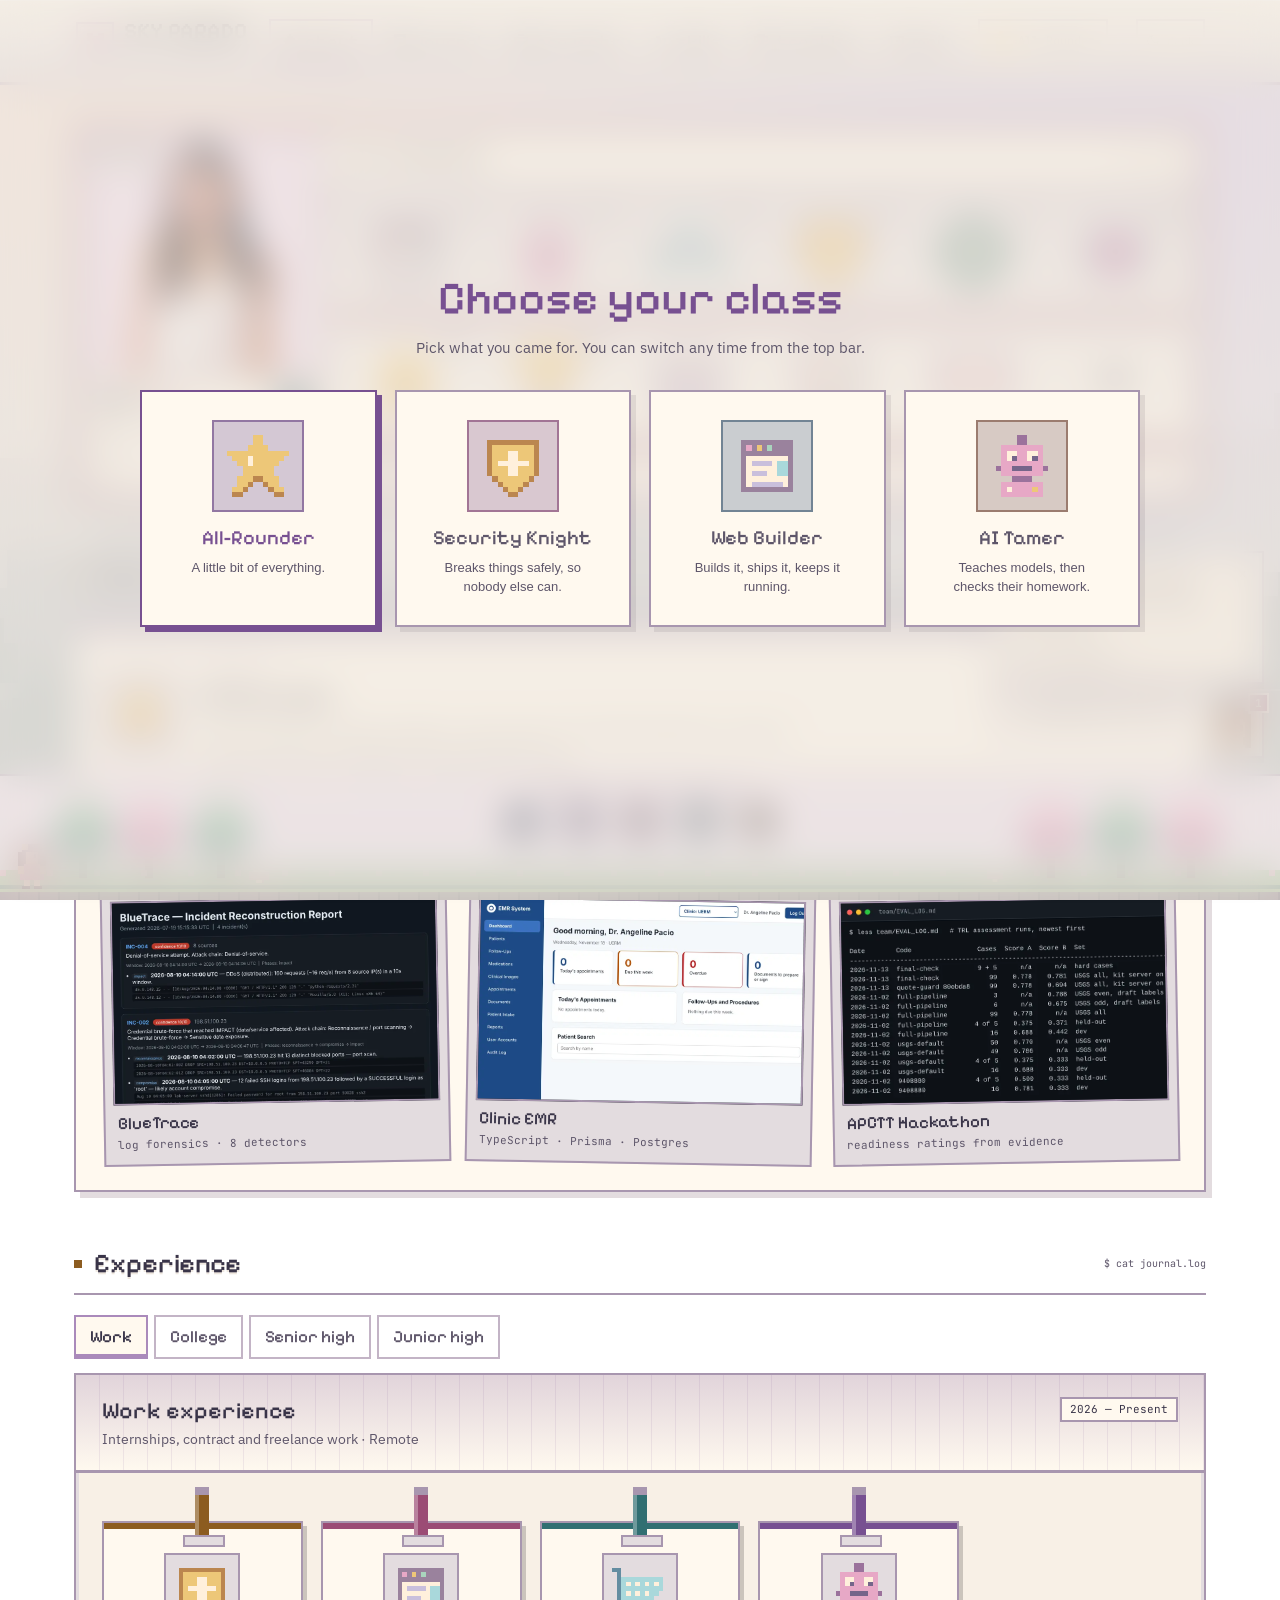
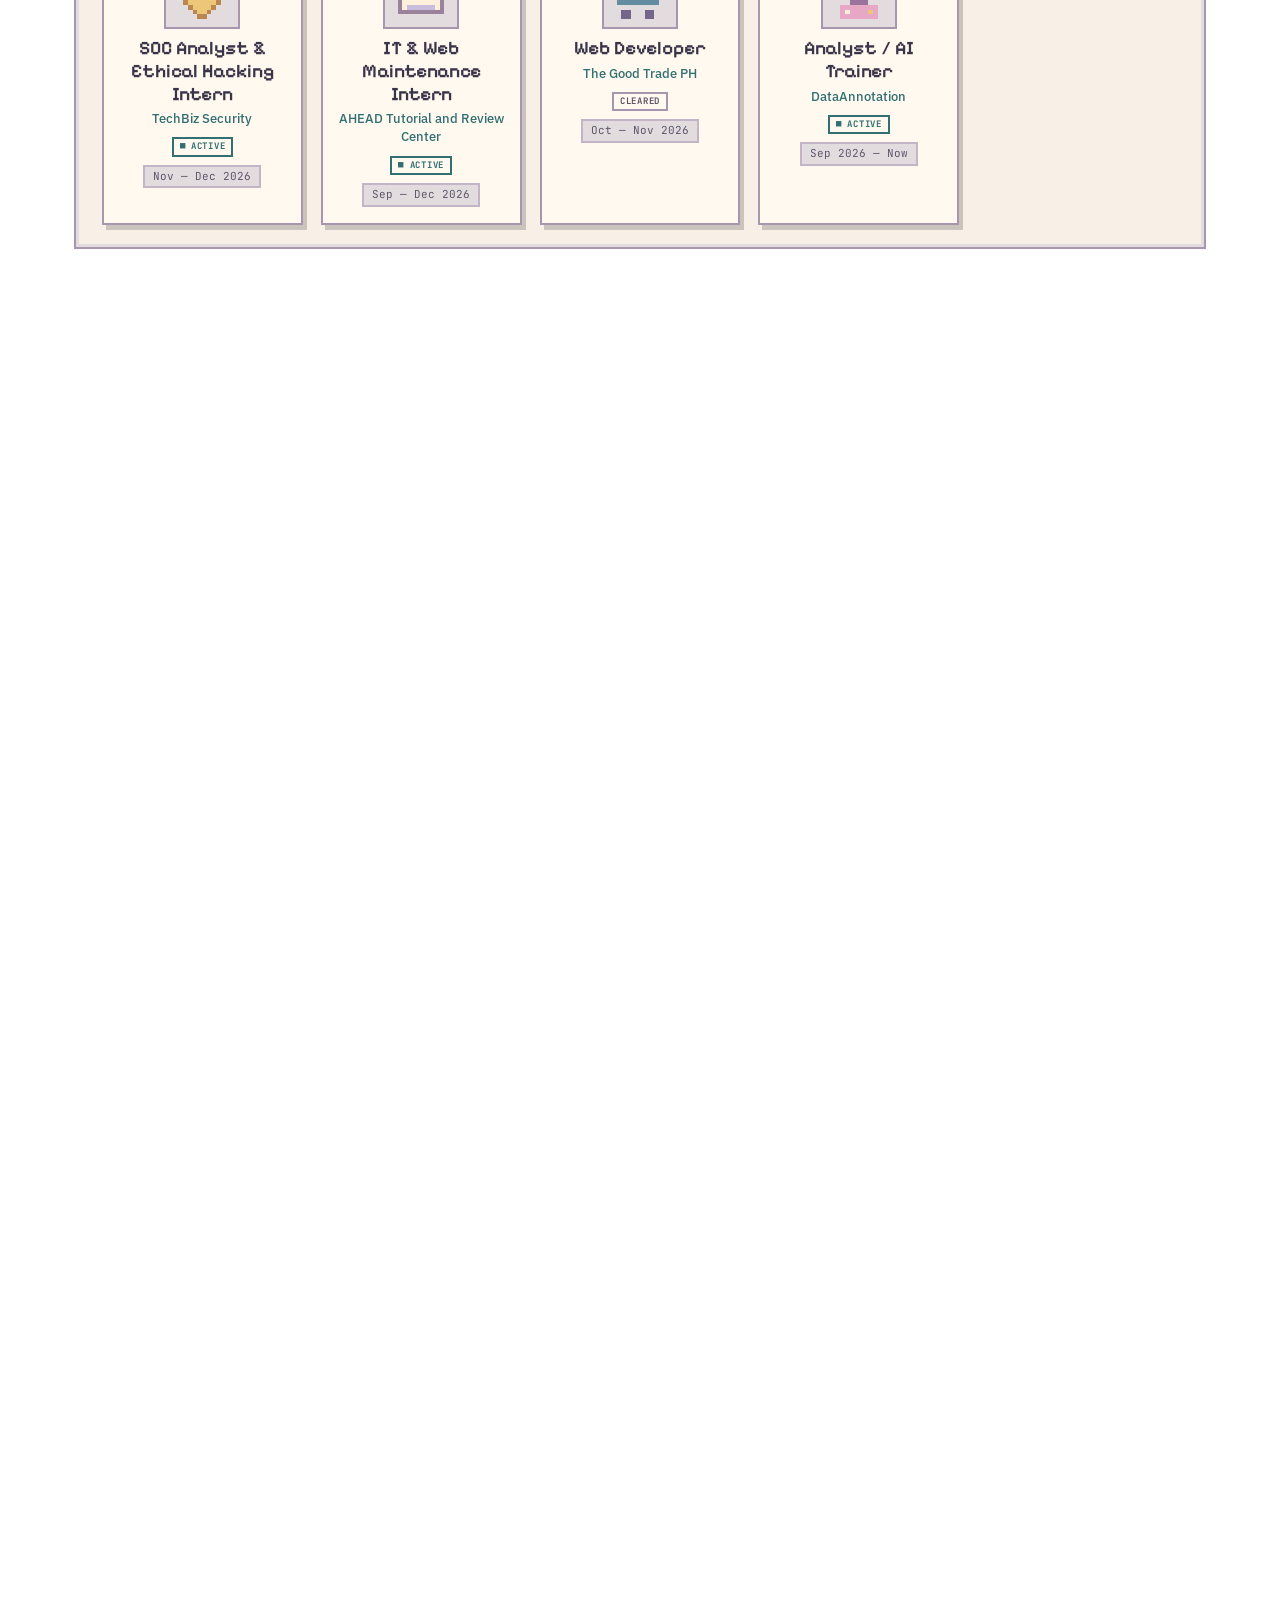
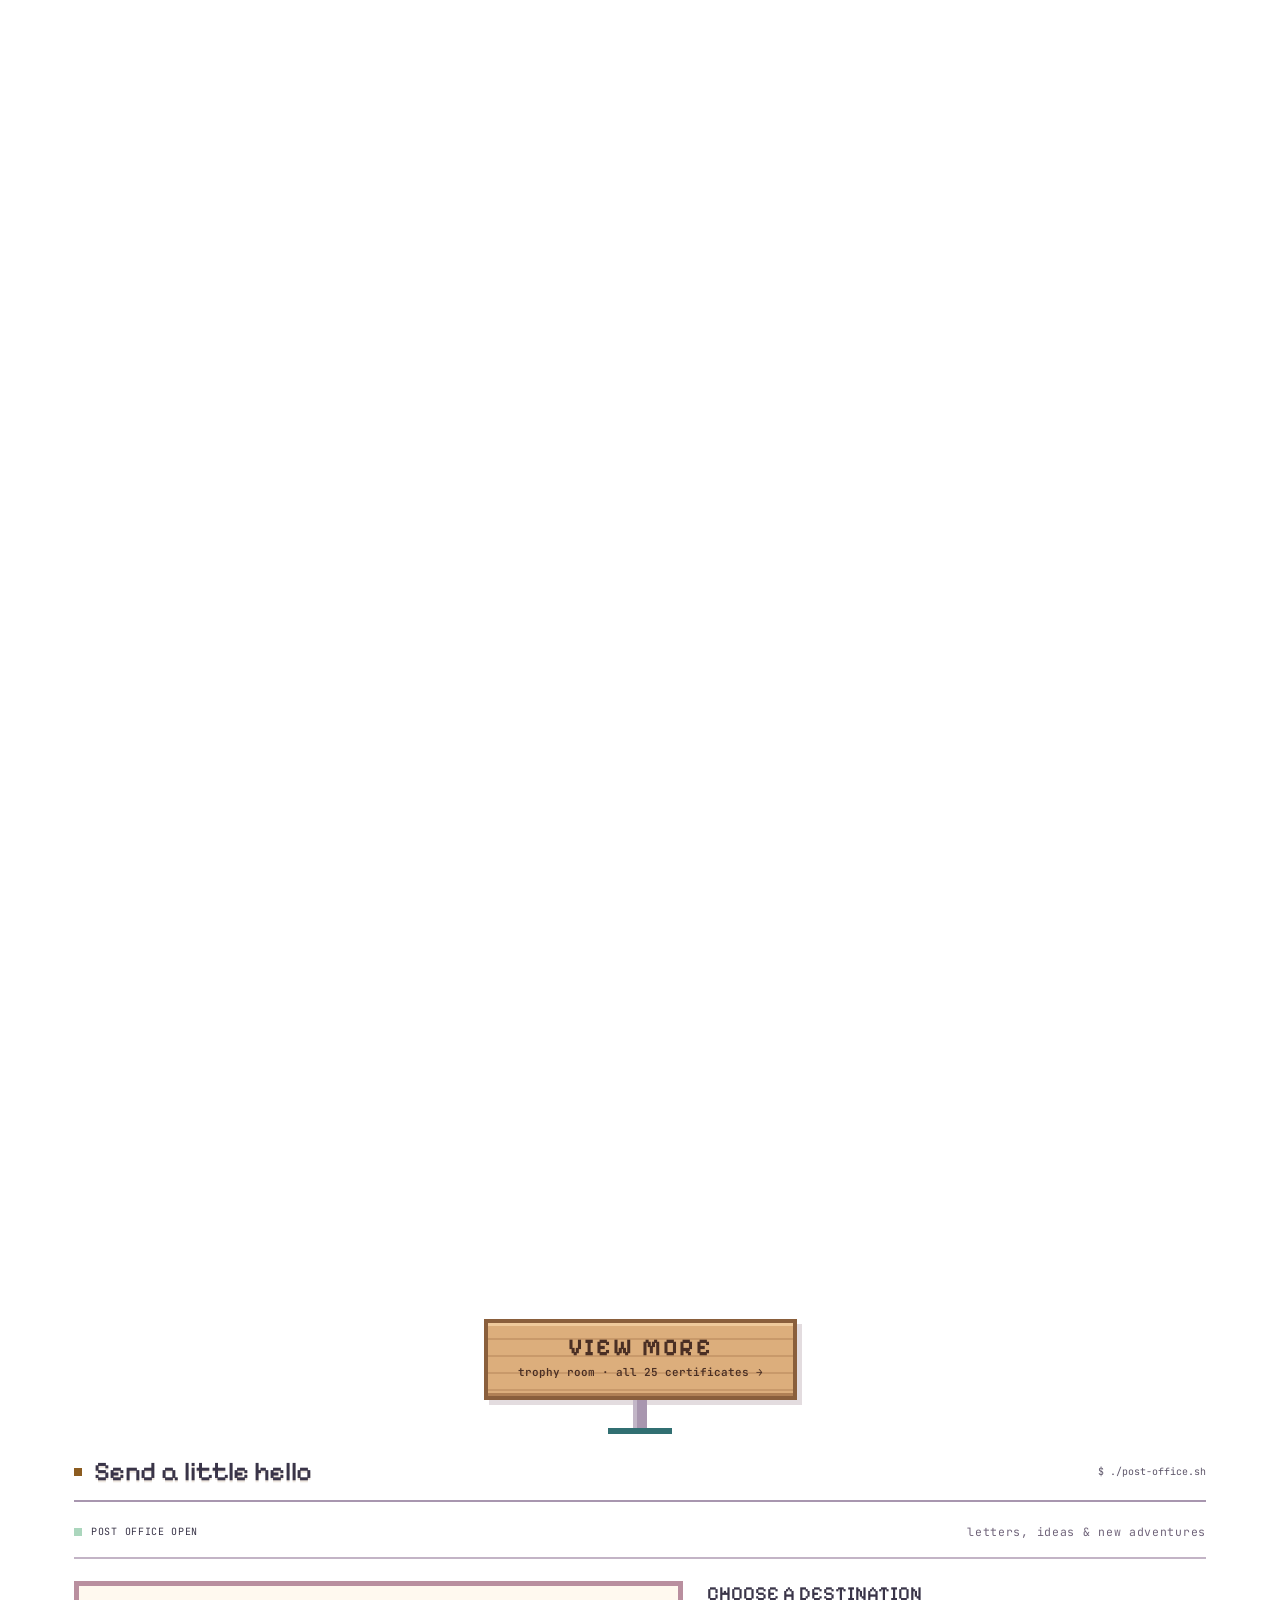
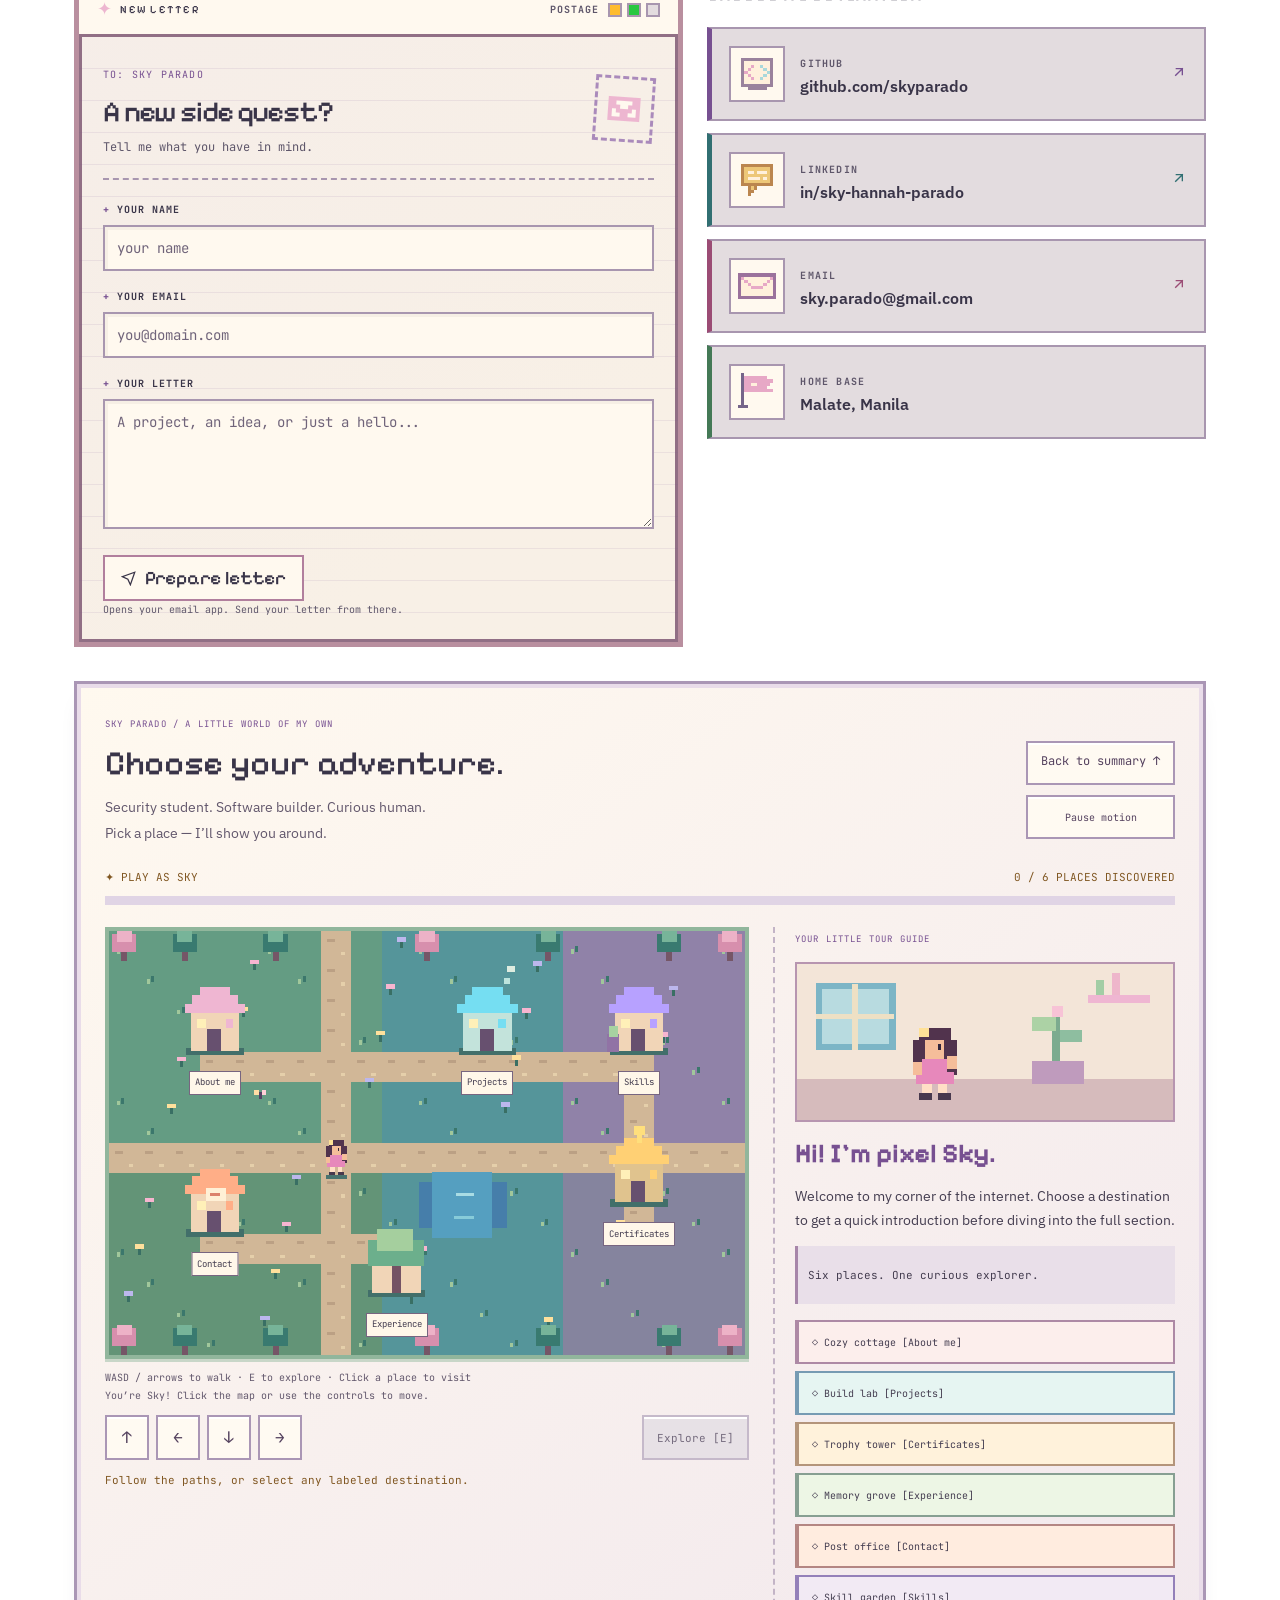
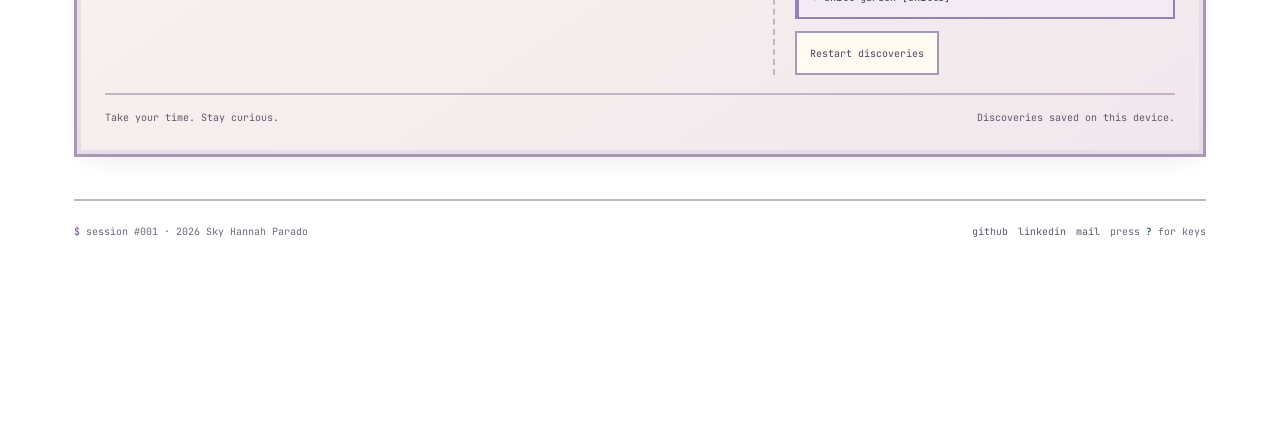
==== index.html @ 9625189e "Line up class card contents and keep cards level" ====
<!DOCTYPE html>
<html lang="en">
<head>
<meta charset="UTF-8">
<meta name="viewport" content="width=device-width, initial-scale=1.0">
<title>Sky Parado // parado.os</title>
<meta name="description" content="Sky Hannah Parado — Computer Science student at De La Salle University majoring in Network &amp; Information Security. CTF champion, builder of web apps and security tools.">
<link rel="preconnect" href="https://fonts.googleapis.com">
<link rel="preconnect" href="https://fonts.gstatic.com" crossorigin>
<link rel="stylesheet" href="https://fonts.googleapis.com/css2?family=Pixelify+Sans:wght@400;500;600;700&family=JetBrains+Mono:wght@400;500;700&family=IBM+Plex+Sans:wght@400;500;600&display=swap">
<link rel="stylesheet" href="css/style.css">
<link rel="stylesheet" href="css/quest.css">
<link rel="stylesheet" href="css/rpg.css">
<link rel="stylesheet" href="css/home.css">
<link rel="stylesheet" href="css/trophies.css">
<link rel="stylesheet" href="css/post.css">
<link rel="stylesheet" href="css/one.css?v=21">
<link rel="stylesheet" href="css/guide.css?v=5">
<link rel="icon" href="data:image/svg+xml,<svg xmlns='http://www.w3.org/2000/svg' viewBox='0 0 100 100'><text y='.9em' font-size='90'>⌘</text></svg>">
</head>
<body class="rpg-site one-page" data-page="one">
<a class="skip-link" href="#main-content">Skip to content</a>


<!-- ===== nav: one page, so every link is a section ===== -->
<nav class="nav"><div class="nav-inner">
  <a class="brand" href="#top">
    <span class="logo"><svg viewBox="0 0 24 24" fill="currentColor" shape-rendering="crispEdges" aria-hidden="true"><path d="M3 4h6v3h6V4h6v9h-3v3h-3v3H9v-3H6v-3H3z"/></svg></span>
    <span class="nm">SKY PARADO<small>A LITTLE WORLD BY SKY</small></span>
  </a>
  <div class="nav-links one-nav">
    <a href="#character"><svg viewBox="0 0 24 24" fill="currentColor" shape-rendering="crispEdges" aria-hidden="true"><path fill-rule="evenodd" d="M2 10h3V7h3V4h3V1h2v3h3v3h3v3h3v3h-3v9h-6v-6h-4v6H5v-9H2z"/></svg>about</a>
    <a href="experience.html" data-sec="#experience"><svg viewBox="0 0 24 24" fill="currentColor" shape-rendering="crispEdges" aria-hidden="true"><path fill-rule="evenodd" d="M3 2h18v20H3zM7 6v2h10V6zM7 11v2h10v-2zM7 16v2h7v-2z"/></svg>journal</a>
    <a href="projects.html" data-sec="#projects"><svg viewBox="0 0 24 24" fill="currentColor" shape-rendering="crispEdges" aria-hidden="true"><path fill-rule="evenodd" d="M2 6h20v15H2zM8 2h8v3h-3V4h-2v1H8zM5 9v3h14V9z"/></svg>projects</a>
    <a href="skills.html" data-sec="#skills"><svg viewBox="0 0 24 24" fill="currentColor" shape-rendering="crispEdges" aria-hidden="true"><path d="M10 11H4V5h6v3h2v5h2V8h6v6h-6v4h4v4H6v-4h4z"/></svg>skills</a>
    <a href="certs.html" data-sec="#trophies"><svg viewBox="0 0 24 24" fill="currentColor" shape-rendering="crispEdges" aria-hidden="true"><path fill-rule="evenodd" d="M6 2h12v3h4v9h-5v3h-3v3h4v3H6v-3h4v-3H7v-3H2V5h4zM4 7v5h2V7zM18 7v5h2V7z"/></svg>trophies</a>
    <a href="contact.html" data-sec="#contact"><svg viewBox="0 0 24 24" fill="currentColor" shape-rendering="crispEdges" aria-hidden="true"><path fill-rule="evenodd" d="M2 5h20v15H2zM5 8v9h14V8h-3v3h-3v3h-2v-3H8V8z"/></svg>mail</a>
  </div>
  <button class="cls-switch" type="button" data-cls-open aria-haspopup="dialog" aria-label="Change class"><i data-item="star" aria-hidden="true"></i><span class="tl" id="clsNavName">class</span></button>
  <button class="theme-btn" aria-label="Toggle theme"><svg viewBox="0 0 24 24" fill="none" stroke="currentColor" stroke-width="2" stroke-linecap="round" stroke-linejoin="round"></svg><span class="tl">light</span></button>
  <div class="one-progress" aria-hidden="true"><i></i></div>
</div></nav>

<!-- ===== class gate: first visit picks a class; it sticks until changed from the nav ===== -->
<div class="cls-gate" id="clsGate" role="dialog" aria-modal="true" aria-labelledby="clsGateTitle" hidden>
  <div class="cls-gate-box">
    <h2 id="clsGateTitle">Choose your class</h2>
    <p class="cls-gate-sub">Pick what you came for. You can switch any time from the top bar.</p>
    <div class="cls-picker"><button class="cls-card" type="button" data-cls="all"><span class="cls-sprite"><i data-item="star" aria-hidden="true"></i></span><span class="cls-name">All-Rounder</span><span class="cls-quip">A little bit of everything.</span></button><button class="cls-card" type="button" data-cls="security"><span class="cls-sprite"><i data-item="sec" aria-hidden="true"></i></span><span class="cls-name">Security Knight</span><span class="cls-quip">Breaks things safely, so nobody else can.</span></button><button class="cls-card" type="button" data-cls="web"><span class="cls-sprite"><i data-item="web" aria-hidden="true"></i></span><span class="cls-name">Web Builder</span><span class="cls-quip">Builds it, ships it, keeps it running.</span></button><button class="cls-card" type="button" data-cls="ai"><span class="cls-sprite"><i data-item="ai" aria-hidden="true"></i></span><span class="cls-name">AI Tamer</span><span class="cls-quip">Teaches models, then checks their homework.</span></button></div>
  </div>
</div>

<main id="main-content" class="wrap hud-frame">

  <!-- ===== 00 · character card: portrait + inventory. Words appear in the dialog box on hover ===== -->
  <section class="cc" id="character" aria-labelledby="home-title">
    <div class="cc-left">
      <figure class="cc-photo" aria-label="Sky Hannah Parado &middot; Computer Science student at De La Salle University &middot; President of the Information Security Organization &middot; builds web apps, breaks them safely, plays CTFs">
        <span class="cc-no">No.001</span>
        <img src="picture_sky.png" alt="Sky Hannah Parado" width="240" height="280">
      </figure>
      <div class="cc-name">
        <h1 id="home-title">SKY <span>P.</span></h1>
        <button class="cc-sfx" type="button" aria-pressed="true" aria-label="Sound effects &middot; click to mute or unmute">&#9834;</button>
      </div>
      <dl class="cc-stats">
        <div><dt>PROJECTS</dt><dd>24</dd></div>
        <div><dt>CERTS</dt><dd>25</dd></div>
        <div><dt>CTFS</dt><dd>5</dd></div>
        <div><dt>DEAN'S LIST</dt><dd>&times;3</dd></div>
      </dl>
    </div>
    <div class="cc-body">
      <div class="trophy-case-top"><span>SKY'S INVENTORY</span><span class="trophy-case-count">12 / ITEMS</span></div>
      <div class="inv">
        <a href="projects.html" aria-label="Web &amp; apps &times;3 &middot; CITO, CampusCart, History of Data Storage &middot; see them in the workshop"><b>&times;3</b><i data-item="web"></i></a>
        <a href="projects.html" aria-label="AI &times;3 &middot; CatBot, PINOYBOT, Sokoban Solver &middot; see them in the workshop"><b>&times;3</b><i data-item="ai"></i></a>
        <a href="projects.html" aria-label="Networking &times;2 &middot; ping, traceroute and VoIP by hand &middot; see them in the workshop"><b>&times;2</b><i data-item="net"></i></a>
        <a href="projects.html" aria-label="Security &times;2 &middot; AI Web App Scanner, CampusCart hardening &middot; see them in the workshop"><b>&times;2</b><i data-item="sec"></i></a>
        <a href="projects.html" aria-label="Systems &times;1 &middot; 8-way cache simulator &middot; see them in the workshop"><b>&times;1</b><i data-item="sys"></i></a>
        <a href="#proj-fuzzer" aria-label="38 findings &middot; AI Web App Scanner &middot; zero false positives"><b>38</b><i data-item="bug"></i></a>
        <a href="#experience" aria-label="Dean's List &times;3 &middot; First Dean's Lister twice, Second once"><b>&times;3</b><i data-item="star"></i></a>
        <a href="#trophies" aria-label="Trophies &times;5 &middot; DLSU CTF champion, ISO CTF 2nd place, top 8% at CSCTF, top 12% at PINK+ CTF"><b>&times;5</b><i data-item="trophy"></i></a>
        <a href="#experience" aria-label="Journal &middot; four work roles and four organizations at De La Salle University"><i data-item="journal"></i></a>
        <a href="#skills" aria-label="Tool rack &middot; Python, Java, C++, JavaScript, Burp Suite, Nmap, Apps Script&hellip;"><i data-item="code"></i></a>
        <a href="#contact" aria-label="Post office &middot; available for work &middot; send a letter"><i data-item="mail"></i></a>
        <a href="https://github.com/skyparado" target="_blank" rel="noopener" aria-label="GitHub &middot; github.com/skyparado"><span>GH</span></a>
      </div>
      <p class="cc-say" id="ccSay" aria-hidden="true">&#9656; point at an item to inspect it</p>
    </div>
  </section>

  <!-- ===== 00½ · choose your class: one view per career path ===== -->
  <section class="one-sec cls" id="classes" aria-labelledby="cls-title">
    <div class="section-title"><h2 id="cls-title">Your class</h2><button class="cls-change" type="button" data-cls-open>&#8644; change class</button></div>
    <div class="cls-sheet" data-cls="all" data-name="All-Rounder"><div class="cls-sheet-top"><span class="cls-sprite"><i data-item="star" aria-hidden="true"></i></span><div class="cls-sheet-copy"><span class="cls-tag">PLAYING AS</span><h3>All-Rounder</h3><p>Security student, software builder, curious human. The whole adventure: security, web and AI, plus the people and orgs along the way.</p></div><a class="btn cls-cv" href="assets/cv/ParadoSky_CV.pdf" download>&#11015; Download full CV</a></div><h4 class="cls-h">BADGES</h4><ul class="cls-badges"><li>ISC2 CC &middot; exam passed</li><li>CTF Champion 2026</li><li>President, DLSU ISO</li><li>First Dean's Lister</li></ul><h4 class="cls-h">SIGNATURE QUESTS</h4><div class="cls-quests"><a class="cls-quest" href="https://github.com/skyparado/InvestigatoryScanner" target="_blank" rel="noopener"><img src="assets/projects/bluetrace.webp" alt="BlueTrace incident report" width="960" height="614" loading="lazy"><span><b>BlueTrace</b><small>log forensics &middot; 8 detectors</small></span></a><a class="cls-quest" href="https://github.com/skyparado/CSSWENG" target="_blank" rel="noopener"><img src="assets/projects/clinic.webp" alt="Clinic system dashboard" width="960" height="570" loading="lazy"><span><b>Clinic EMR</b><small>TypeScript &middot; Prisma &middot; Postgres</small></span></a><a class="cls-quest" href="https://github.com/skyparado/APCTT-Hackathon-2026" target="_blank" rel="noopener"><img src="assets/projects/apctt.webp" alt="APCTT evaluation log" width="960" height="510" loading="lazy"><span><b>APCTT Hackathon</b><small>readiness ratings from evidence</small></span></a></div></div><div class="cls-sheet" data-cls="security" data-name="Security Knight" hidden><div class="cls-sheet-top"><span class="cls-sprite"><i data-item="sec" aria-hidden="true"></i></span><div class="cls-sheet-copy"><span class="cls-tag">PLAYING AS</span><h3>Security Knight</h3><p>Offense, defense and secure code. President of DLSU's Information Security Organization and a CTF champion.</p></div><a class="btn cls-cv" href="assets/cv/ParadoSky_CV_Security.pdf" download>&#11015; Download Security CV</a></div><h4 class="cls-h">BADGES</h4><ul class="cls-badges"><li>ISC2 CC &middot; exam passed</li><li>Junior VAPT Practitioner</li><li>CTF Champion 2026</li><li>CSCTF 2026 &middot; top 8%</li></ul><h4 class="cls-h">SIGNATURE QUESTS</h4><div class="cls-quests"><a class="cls-quest" href="https://github.com/skyparado/InvestigatoryScanner" target="_blank" rel="noopener"><img src="assets/projects/bluetrace.webp" alt="BlueTrace incident report" width="960" height="614" loading="lazy"><span><b>BlueTrace</b><small>log forensics &middot; 8 detectors</small></span></a><a class="cls-quest" href="https://github.com/skyparado/AY2526T3-CCDEVAP-HO4-Team1-Parado" target="_blank" rel="noopener"><img src="assets/projects/campuscart.webp" alt="CampusCart dashboard" width="960" height="439" loading="lazy"><span><b>CampusCart</b><small>secure auth &middot; parameterized SQL</small></span></a><a class="cls-quest" href="https://github.com/skyparado/Custom_Ping_Utility_Using_ICMP" target="_blank" rel="noopener"><img src="assets/projects/ping.webp" alt="Ping utility output" width="960" height="558" loading="lazy"><span><b>ICMP Ping</b><small>raw sockets, by hand</small></span></a></div></div><div class="cls-sheet" data-cls="web" data-name="Web Builder" hidden><div class="cls-sheet-top"><span class="cls-sprite"><i data-item="web" aria-hidden="true"></i></span><div class="cls-sheet-copy"><span class="cls-tag">PLAYING AS</span><h3>Web Builder</h3><p>Full-stack apps, add-ons and automations, with security built in from the start.</p></div><a class="btn cls-cv" href="assets/cv/ParadoSky_CV_WebDev.pdf" download>&#11015; Download Web Dev CV</a></div><h4 class="cls-h">BADGES</h4><ul class="cls-badges"><li>Maintains review.ahead.edu.ph</li><li>Automated The Good Trade PH pipeline</li><li>Clinic EMR deployed with CI</li><li>Designs UI in Figma</li></ul><h4 class="cls-h">SIGNATURE QUESTS</h4><div class="cls-quests"><a class="cls-quest" href="https://github.com/skyparado/CSSWENG" target="_blank" rel="noopener"><img src="assets/projects/clinic.webp" alt="Clinic system dashboard" width="960" height="570" loading="lazy"><span><b>Clinic EMR</b><small>TypeScript &middot; Prisma &middot; Postgres</small></span></a><a class="cls-quest" href="https://github.com/skyparado/CITO-Citation-Tool" target="_blank" rel="noopener"><img src="assets/projects/cito.webp" alt="Cito sidebar" width="480" height="300" loading="lazy"><span><b>CITO</b><small>Google Docs add-on &middot; OAuth</small></span></a><a class="cls-quest" href="https://github.com/skyparado/GradesForecast" target="_blank" rel="noopener"><img src="assets/projects/grades.webp" alt="DL Planner term view" width="960" height="570" loading="lazy"><span><b>DL Planner</b><small>GWA tracker &middot; Supabase</small></span></a></div></div><div class="cls-sheet" data-cls="ai" data-name="AI Tamer" hidden><div class="cls-sheet-top"><span class="cls-sprite"><i data-item="ai" aria-hidden="true"></i></span><div class="cls-sheet-copy"><span class="cls-tag">PLAYING AS</span><h3>AI Tamer</h3><p>LLM evaluation, NLP, reinforcement learning and search, plus automations that save real hours.</p></div><a class="btn cls-cv" href="assets/cv/ParadoSky_CV_AI.pdf" download>&#11015; Download AI CV</a></div><h4 class="cls-h">BADGES</h4><ul class="cls-badges"><li>Trains LLMs at DataAnnotation</li><li>APCTT score 0.694 &rarr; 0.781</li><li>PinoyBot &middot; 95.7% accuracy</li><li>Huawei Innovators Camp</li></ul><h4 class="cls-h">SIGNATURE QUESTS</h4><div class="cls-quests"><a class="cls-quest" href="https://github.com/skyparado/APCTT-Hackathon-2026" target="_blank" rel="noopener"><img src="assets/projects/apctt.webp" alt="APCTT evaluation log" width="960" height="510" loading="lazy"><span><b>APCTT Hackathon</b><small>readiness ratings from evidence</small></span></a><a class="cls-quest" href="https://github.com/skyparado/PINOYBOT_LanguageClassiefierBot" target="_blank" rel="noopener"><img src="assets/projects/pinoy.webp" alt="PinoyBot test output" width="960" height="600" loading="lazy"><span><b>PinoyBot</b><small>Filipino/English tagger</small></span></a><a class="cls-quest" href="https://github.com/skyparado/QLearning_Machine" target="_blank" rel="noopener"><img src="assets/projects/qlearning.webp" alt="CatBot chasing a cat" width="512" height="320" loading="lazy"><span><b>CatBot</b><small>Q-learning cat catcher</small></span></a></div></div>
  </section>

  <!-- ===== 01 · experience ===== -->
  <section class="one-sec" id="experience" aria-labelledby="exp-title">
    <div class="section-title"><h2 id="exp-title">Experience</h2><span class="one-cmd">$ cat journal.log</span></div>

    <div class="one-tabs" role="tablist" aria-label="Chapters">
      <button role="tab" id="tab-work" aria-controls="panel-work" aria-selected="true">Work</button>
      <button role="tab" id="tab-college" aria-controls="panel-college" aria-selected="false" tabindex="-1">College</button>
      <button role="tab" id="tab-shs" aria-controls="panel-shs" aria-selected="false" tabindex="-1">Senior high</button>
      <button role="tab" id="tab-jhs" aria-controls="panel-jhs" aria-selected="false" tabindex="-1">Junior high</button>
    </div>

    <div class="one-frame" role="tabpanel" id="panel-work" aria-labelledby="tab-work">
      <div class="one-school">
        <div><h3>Work experience</h3><p>Internships, contract and freelance work &middot; Remote</p></div>
        <span class="one-when">2026 &mdash; Present</span>
      </div>
      <ol class="one-timeline">
        <li class="is-now"><i data-item="sec" aria-hidden="true"></i><span class="one-when">Nov &mdash; Dec 2026</span><div><h4>SOC Analyst &amp; Ethical Hacking Intern<span>TechBiz Security</span></h4><ul><li>Six-week intensive program (Cohort B-504) covering Security Operations Center analysis and ethical hacking.</li><li>Guided labs and mentor-reviewed assessments in security monitoring, vulnerability identification and offensive security.</li></ul></div></li>
        <li class="is-now"><i data-item="web" aria-hidden="true"></i><span class="one-when">Sep &mdash; Dec 2026</span><div><h4>IT &amp; Web Maintenance Intern<span>AHEAD Tutorial and Review Center</span></h4><ul><li>Own the day-to-day upkeep and quality assurance of review.ahead.edu.ph, the site prospective reviewees use to explore programs, schedules and enrollment.</li><li>Led the UI design of schedule timetables for a six-page program overhaul in Figma, and pitched a footer redesign to streamline navigation.</li></ul></div></li>
        <li><i data-item="cart" aria-hidden="true"></i><span class="one-when">Oct &mdash; Nov 2026</span><div><h4>Web Developer<span>The Good Trade PH</span></h4><ul><li>Automated the end-to-end merchant application pipeline by syncing data across Google Forms, Sheets, Gmail and Drive with Google Apps Script.</li></ul></div></li>
        <li class="is-now"><i data-item="ai" aria-hidden="true"></i><span class="one-when">Sep 2026 &mdash; Now</span><div><h4>Analyst / AI Trainer<span>DataAnnotation</span></h4><ul><li>Evaluate LLM-generated Python code against correctness and quality standards, with detailed feedback used to train AI models.</li></ul></div></li>
      </ol>
    </div>

    <div class="one-frame" role="tabpanel" id="panel-college" aria-labelledby="tab-college" hidden>
      <div class="one-school">
        <div><h3>De La Salle University</h3><p>BS Computer Science, Major in Network &amp; Information Security &middot; Manila</p></div>
        <span class="one-when">2024 — Present</span>
      </div>
      <ol class="one-timeline">
        <li class="is-now"><i data-item="flag" aria-hidden="true"></i><span class="one-when">Sep 2026 &mdash; Now</span><div><h4>President<span>Information Security Organization</span></h4><ul><li>Lead five departments, coordinating 30+ officers and 100+ members.</li><li>Initiated collaboration with ISC2 and other cybersecurity professionals to expand learning and career opportunities.</li><li>Spearhead CyberQuests, CyberPath, Open Projects and NIS to Know, alongside technical workshops.</li></ul></div></li>
        <li class="is-now"><i data-item="code" aria-hidden="true"></i><span class="one-when">Oct 2026 &mdash; Now</span><div><h4>Web Developer<span>Computer Studies Government</span></h4><ul><li>Lead end-to-end web development for the College of Computer Studies, on student-facing platforms used by over 3,000 students.</li><li>Handle both frontend and backend development.</li></ul></div></li>
        <li class="is-now"><i data-item="chat" aria-hidden="true"></i><span class="one-when">Sep 2026 &mdash; Now</span><div><h4>Assistant Manager, Culture &amp; Internal Development<span>DLSU Archers Consulting Group</span></h4><ul><li>Plan culture-building and engagement initiatives that strengthen team relationships across the organization.</li></ul></div></li>
        <li><i data-item="trophy" aria-hidden="true"></i><span class="one-when">Jan &mdash; Jul 2026</span><div><h4>Corporate Relations Assistant Team Lead<span>HackerCup 2026</span></h4><ul><li>Secured corporate sponsorships and industry partnerships for DLSU's flagship hackathon.</li><li>Coordinated corporate relations, marketing and technical teams.</li></ul></div></li>
        <li><i data-item="sec" aria-hidden="true"></i><span class="one-when">Sep 2025 &mdash; Sep 2026</span><div><h4>Organization Development Officer<span>Information Security Organization</span></h4><ul><li>Developed culture-building and team-bonding activities to strengthen officer engagement.</li></ul></div></li>
        <li><i data-item="sys" aria-hidden="true"></i><span class="one-when">Sep 2025 &mdash; Aug 2026</span><div><h4>Junior Officer<span>La Salle Computer Society</span></h4><ul><li>Completed the 40th LSCS Junior Officer Training Program.</li><li>Contributed to officer-led projects and took part in technical trainings and workshops.</li></ul></div></li>
        <li><i data-item="star" aria-hidden="true"></i><span class="one-when">2024 &mdash; 2026</span><div><h4>Dean's List<span>DLSU</span></h4><ul><li>First Dean's Lister, AY 2025&ndash;2026 (Terms 1 &amp; 2).</li><li>Second Dean's Lister, AY 2024&ndash;2025 (Term 1).</li></ul></div></li>
      </ol>
    </div>

    <div class="one-frame" role="tabpanel" id="panel-shs" aria-labelledby="tab-shs" hidden>
      <div class="one-school">
        <div><h3>Sacred Heart School – Ateneo de Cebu</h3><p>STEM Strand &middot; Top 10% of graduating cohort (GPA 96.40) &middot; Gold Honors (G11), Silver Honors (G12)</p></div>
        <span class="one-when">Grades 11 — 12</span>
      </div>
      <ol class="one-timeline">
        <li><i data-item="flag" aria-hidden="true"></i><span class="one-when">G11 — G12</span><div><h4>Vice President<span>CIDA</span></h4><ul><li>Organized five inter-school debate competitions of 200+ participants each, generating about PHP 100,000 per competition.</li><li>Supported fundraising and outreach that raised PHP 50,000 in donations.</li><li>Directed logistics, registration, adjudication, and finance.</li></ul></div></li>
        <li><i data-item="flag" aria-hidden="true"></i><span class="one-when">G10 — G12</span><div><h4>Marketing Director<span>Interact Metro Mandaue</span></h4><ul><li>Led graphics work and assigned video and photography tasks.</li><li>Headed Lottery for a Cause and fundraisers for the Marawi Siege.</li></ul></div></li>
        <li><i data-item="journal" aria-hidden="true"></i><span class="one-when">Grade 12</span><div><h4>Organization Board<span>Ignatian Servant Leaders Council</span></h4><ul><li>Created school projects and organized initiatives on behalf of the student body.</li></ul></div></li>
        <li><i data-item="crate" aria-hidden="true"></i><span class="one-when">2024</span><div><h4>Work Immersion Intern<span>Uratex</span></h4><ul><li>80-hour immersion in sales operations and inventory management; reconciled stock records.</li></ul></div></li>
      </ol>
    </div>

    <div class="one-frame" role="tabpanel" id="panel-jhs" aria-labelledby="tab-jhs" hidden>
      <div class="one-school">
        <div><h3>Junior High School</h3><p>Debate, publications, finance &amp; school service &middot; Cebu</p></div>
        <span class="one-when">Grades 7 — 10</span>
      </div>
      <ol class="one-timeline">
        <li><i data-item="chat" aria-hidden="true"></i><span class="one-when">G7 — G8</span><div><h4>Treasurer &amp; Head Trainer<span>Hijas Debate Society</span></h4><ul><li>Managed school funds and trained the batch's debaters.</li></ul></div></li>
        <li><i data-item="mail" aria-hidden="true"></i><span class="one-when">G7 — G8</span><div><h4>Treasurer<span>Cebu Debate Society</span></h4><ul><li>Managed the funds used to run tournaments.</li></ul></div></li>
        <li><i data-item="trophy" aria-hidden="true"></i><span class="one-when">2018 — 2021</span><div><h4>Competitive debater</h4><ul><li>7 tournaments, including a PWSDC 2021 quarter-final and Ateneo Debate Camp 2021.</li></ul></div></li>
      </ol>
    </div>

    <a class="one-more" href="experience.html"><b>VIEW MORE</b><span>the full adventure journal &rarr;</span></a>
  </section>

  <!-- ===== 02 · projects ===== -->
  <section class="one-sec" id="projects" aria-labelledby="proj-title">
    <div class="section-title"><h2 id="proj-title">Projects</h2><span class="one-cmd">4 of 24 pinned</span></div>

    <div class="one-proj-grid one-board">
      <article class="one-proj is-feat" data-cat="security" id="proj-fuzzer">
        <div class="one-pic"><img src="assets/projects/bluetrace.webp" alt="Incident report generated by the scanner" width="960" height="614" loading="lazy"><i class="one-sticker" data-item="bug" aria-hidden="true"></i></div>
        <div class="one-proj-top"><span>Security</span><time>2026</time></div>
        <h3>AI Web App Scanner</h3>
        <div class="one-desc">
        <p>Audits web apps built with LLMs for common security weaknesses, combining several detection approaches.</p>
        <p class="one-win">38 findings across 7 vulnerability classes &middot; zero false positives on a hardened control</p>
        <ul class="one-tags"><li>Python</li><li>LLM</li><li>OWASP Top 10</li></ul>
        </div>
        <a class="one-link" href="https://github.com/skyparado/InvestigatoryScanner" target="_blank" rel="noopener">View repository &#8599;</a>
      </article>
      <article class="one-proj is-feat" data-cat="web" id="proj-cito">
        <div class="one-pic"><img src="assets/projects/cito.webp" alt="Cito sidebar in Google Docs" width="480" height="300" loading="lazy"><i class="one-sticker" data-item="doc" aria-hidden="true"></i></div>
        <div class="one-proj-top"><span>Web &amp; apps</span><time>2026</time></div>
        <h3>CITO Citation Tool</h3>
        <div class="one-desc">
        <p>Find supporting or opposing research without leaving your Google document. Highlight text to look for credible, citable sources.</p>
        <p class="one-win">Built the first version: scoped OAuth permissions &amp; secure token storage</p>
        <ul class="one-tags"><li>Apps Script</li><li>TypeScript</li><li>API</li></ul>
        </div>
        <a class="one-link" href="https://github.com/skyparado/CITO-Citation-Tool" target="_blank" rel="noopener">View repository &#8599;</a>
      </article>
      <article class="one-proj is-feat" data-cat="web security" id="proj-campuscart">
        <div class="one-pic"><img src="assets/projects/campuscart.webp" alt="CampusCart overview dashboard" width="960" height="439" loading="lazy"><i class="one-sticker" data-item="cart" aria-hidden="true"></i></div>
        <div class="one-proj-top"><span>Web &amp; apps</span><time>2026</time></div>
        <h3>CampusCart</h3>
        <div class="one-desc">
        <p>A campus marketplace built with a five-person team. I led the frontend and strengthened the backend.</p>
        <p class="one-win">Secure auth, sanitized inputs, parameterized SQL, threat modelling from design to release</p>
        <ul class="one-tags"><li>JavaScript</li><li>SQL</li><li>Secure SDLC</li></ul>
        </div>
        <a class="one-link" href="https://github.com/skyparado/AY2526T3-CCDEVAP-HO4-Team1-Parado" target="_blank" rel="noopener">View repository &#8599;</a>
      </article>
      <article class="one-proj is-feat" data-cat="network" id="proj-netutils">
        <div class="one-pic"><img src="assets/projects/ping.webp" alt="Custom ping utility output in a terminal" width="960" height="558" loading="lazy"><i class="one-sticker" data-item="net" aria-hidden="true"></i></div>
        <div class="one-proj-top"><span>Networking</span><time>2025 — 2026</time></div>
        <h3>Network Programming Utilities</h3>
        <div class="one-desc">
        <p>Custom ping, traceroute and a VoIP simulator exploring how networks communicate, down to raw ICMP sockets.</p>
        <p class="one-win">Implemented TCP/IP and ICMP protocol behaviour by hand</p>
        <ul class="one-tags"><li>Python</li><li>Java</li><li>Sockets</li></ul>
        </div>
        <a class="one-link" href="https://github.com/skyparado/Custom_Ping_Utility_Using_ICMP" target="_blank" rel="noopener">View repository &#8599;</a>
      </article>
    </div>

    <a class="one-more" href="projects.html"><b>VIEW MORE</b><span>all 24 projects in the workshop &rarr;</span></a>
  </section>

  <!-- ===== 03 · skills ===== -->
  <section class="one-sec" id="skills" aria-labelledby="skills-title">
    <div class="section-title"><h2 id="skills-title">Skills</h2><span class="one-cmd">38 nodes &middot; 5 branches</span></div>
    <div class="tree">
      <div class="tree-top"><span>SKY'S SKILL TREE</span><span class="tree-count">5 BRANCHES &middot; HOVER TO GROW</span></div>
      <div class="tree-core"><i data-item="star" aria-hidden="true"></i><b>SKY</b><span>LV 38</span></div>
      <div class="tree-branches">
        <section class="tree-br" aria-label="Security" data-hint="9 SKILLS"><h3 class="tree-root" tabindex="0"><i data-item="sec" aria-hidden="true"></i><span>Security</span><small>9</small></h3><ul><li><button type="button" class="tree-node" aria-pressed="false">VAPT</button></li><li><button type="button" class="tree-node" aria-pressed="false">Pen testing</button></li><li><button type="button" class="tree-node" aria-pressed="false">OWASP Top 10</button></li><li><button type="button" class="tree-node" aria-pressed="false">Burp Suite</button></li><li><button type="button" class="tree-node" aria-pressed="false">Nmap</button></li><li><button type="button" class="tree-node" aria-pressed="false">CVSS v3.1</button></li><li><button type="button" class="tree-node" aria-pressed="false">API security</button></li><li><button type="button" class="tree-node" aria-pressed="false">Secure SDLC</button></li><li><button type="button" class="tree-node" aria-pressed="false">Secure coding</button></li></ul></section>
        <section class="tree-br" aria-label="Languages" data-hint="7 SKILLS"><h3 class="tree-root" tabindex="0"><i data-item="code" aria-hidden="true"></i><span>Languages</span><small>7</small></h3><ul><li><button type="button" class="tree-node" aria-pressed="false">Python</button></li><li><button type="button" class="tree-node" aria-pressed="false">Java</button></li><li><button type="button" class="tree-node" aria-pressed="false">C++</button></li><li><button type="button" class="tree-node" aria-pressed="false">JavaScript</button></li><li><button type="button" class="tree-node" aria-pressed="false">TypeScript</button></li><li><button type="button" class="tree-node" aria-pressed="false">SQL</button></li><li><button type="button" class="tree-node" aria-pressed="false">HTML &amp; CSS</button></li></ul></section>
        <section class="tree-br" aria-label="AI &amp; automation" data-hint="6 SKILLS"><h3 class="tree-root" tabindex="0"><i data-item="ai" aria-hidden="true"></i><span>AI &amp; automation</span><small>6</small></h3><ul><li><button type="button" class="tree-node" aria-pressed="false">LLM integration</button></li><li><button type="button" class="tree-node" aria-pressed="false">Prompt engineering</button></li><li><button type="button" class="tree-node" aria-pressed="false">AI security testing</button></li><li><button type="button" class="tree-node" aria-pressed="false">Apps Script</button></li><li><button type="button" class="tree-node" aria-pressed="false">Workflow automation</button></li><li><button type="button" class="tree-node" aria-pressed="false">API integration</button></li></ul></section>
        <section class="tree-br" aria-label="Dev &amp; tools" data-hint="7 SKILLS"><h3 class="tree-root" tabindex="0"><i data-item="web" aria-hidden="true"></i><span>Dev &amp; tools</span><small>7</small></h3><ul><li><button type="button" class="tree-node" aria-pressed="false">Full-stack web</button></li><li><button type="button" class="tree-node" aria-pressed="false">REST APIs</button></li><li><button type="button" class="tree-node" aria-pressed="false">Git / GitHub</button></li><li><button type="button" class="tree-node" aria-pressed="false">Figma</button></li><li><button type="button" class="tree-node" aria-pressed="false">WordPress</button></li><li><button type="button" class="tree-node" aria-pressed="false">Google Workspace</button></li><li><button type="button" class="tree-node" aria-pressed="false">TCP/IP &amp; sockets</button></li></ul></section>
        <section class="tree-br" aria-label="Leadership" data-hint="9 SKILLS"><h3 class="tree-root" tabindex="0"><i data-item="flag" aria-hidden="true"></i><span>Leadership</span><small>9</small></h3><ul><li><button type="button" class="tree-node" aria-pressed="false">Team leadership</button></li><li><button type="button" class="tree-node" aria-pressed="false">Project management</button></li><li><button type="button" class="tree-node" aria-pressed="false">Stakeholders</button></li><li><button type="button" class="tree-node" aria-pressed="false">Corporate relations</button></li><li><button type="button" class="tree-node" aria-pressed="false">Event management</button></li><li><button type="button" class="tree-node" aria-pressed="false">Tech docs</button></li><li><button type="button" class="tree-node" aria-pressed="false">QA</button></li><li><button type="button" class="tree-node" aria-pressed="false">Debate</button></li><li><button type="button" class="tree-node" aria-pressed="false">Public speaking</button></li></ul></section>
      </div>
      <p class="tree-bar" id="treeBar" role="status">hover a branch to see its skills</p>
    </div>
    <a class="one-more" href="skills.html"><b>VIEW MORE</b><span>wander the skill garden &rarr;</span></a>
  </section>

  <!-- ===== 04 · trophies ===== -->
  <section class="one-sec" id="trophies" aria-labelledby="trophy-title">
    <div class="section-title"><h2 id="trophy-title">Certifications &amp; trophies</h2><span class="one-cmd">$ cat trophies.log</span></div>
    <div class="trophy-case">
      <div class="trophy-case-top"><span>SKY'S TROPHY CABINET</span><span class="trophy-case-count">05 / COLLECTED</span></div>
      <div class="trophy-gallery" role="group" aria-label="Achievement trophies"><button class="trophy-slot" type="button" id="trophy-0" aria-controls="trophy-info-0" aria-pressed="true"><span class="trophy-object"><svg viewBox="0 0 80 84" shape-rendering="crispEdges" aria-hidden="true"><path fill="#bb864f" d="M20 17H8v24h7v6h13v-7H16V24h4zM60 17h12v24h-7v6H52v-7h12V24h-4z"/><path fill="#edc778" d="M20 9h40v10h-4v27h-7v7H31v-7h-7V19h-4zM36 51h8v15h-8z"/><path fill="#ffe9af" d="M27 15h26v5H27zM28 22h5v18h-5z"/><path fill="#bf8d62" d="M26 65h28v6H26z"/><path fill="#82677c" d="M20 71h40v7H20z"/></svg></span><span class="trophy-plaque"><strong>DLSU CTF</strong><span>Champion</span></span></button><button class="trophy-slot" type="button" id="trophy-1" aria-controls="trophy-info-1" aria-pressed="false"><span class="trophy-object"><svg viewBox="0 0 80 84" shape-rendering="crispEdges" aria-hidden="true"><path fill="#9a829d" d="M20 19H9v23h6v6h14v-6H16V25h4zM60 19h11v23h-6v6H51v-6h13V25h-4z"/><path fill="#c9bfdc" d="M20 12h40v11h-4v23h-7v8H31v-8h-7V23h-4zM36 52h8v13h-8z"/><path fill="#f0e9f8" d="M27 17h26v5H27zM28 25h5v13h-5z"/><path fill="#e7a8c6" d="M28 64h24v7H28z"/><path fill="#82677c" d="M22 71h36v7H22z"/></svg></span><span class="trophy-plaque"><strong>ISO CTF</strong><span>2nd place</span></span></button><button class="trophy-slot" type="button" id="trophy-2" aria-controls="trophy-info-2" aria-pressed="false"><span class="trophy-object"><svg viewBox="0 0 80 84" shape-rendering="crispEdges" aria-hidden="true"><path fill="#799fc1" d="M20 7h13l13 28-13 7zM60 7H47L34 35l13 7z"/><path fill="#a9d8db" d="M29 32h22v6h9v27h-9v8H29v-8h-9V38h9z"/><path fill="#648da1" d="M31 39h18v6h5v15h-5v6H31v-6h-5V45h5z"/><path fill="#e7efcc" d="M37 43h6v8h8v6h-8v8h-6v-8h-8v-6h8z"/></svg></span><span class="trophy-plaque"><strong>K17 CTF</strong><span>152 / 682</span></span></button><button class="trophy-slot" type="button" id="trophy-3" aria-controls="trophy-info-3" aria-pressed="false"><span class="trophy-object"><svg viewBox="0 0 80 84" shape-rendering="crispEdges" aria-hidden="true"><path fill="#9b729c" d="M12 12h56v39h-7v10h-8v8H27v-8h-8V51h-7z"/><path fill="#e7a8c6" d="M19 19h42v29h-7v10h-8v7H34v-7h-8V48h-7z"/><path fill="#fff0dc" d="M25 36h7v7h8V29h7v-7h7v14h-7v14H32v-7h-7z"/><path fill="#82677c" d="M27 72h26v6H27z"/></svg></span><span class="trophy-plaque"><strong>VAPT</strong><span>Practitioner</span></span></button><button class="trophy-slot" type="button" id="trophy-4" aria-controls="trophy-info-4" aria-pressed="false"><span class="trophy-object"><svg viewBox="0 0 80 84" shape-rendering="crispEdges" aria-hidden="true"><path fill="#719795" d="M26 12h28v7h7v23H19V19h7z"/><path fill="#292d42" d="M30 21h20v21H30z"/><path fill="#a9d4bd" d="M13 37h54v36H13z"/><path fill="#d5edd0" d="M19 42h42v5H19z"/><path fill="#587c77" d="M34 50h12v9h-3v8h-6v-8h-3z"/></svg></span><span class="trophy-plaque"><strong>ISC2 CC</strong><span>Exam passed</span></span></button></div>
      <div class="trophy-case-help">Hover to inspect &middot; tap or use Tab and arrow keys to choose</div>
      <div class="trophy-details"><article class="trophy-info" id="trophy-info-0" aria-labelledby="trophy-title-0"><div class="trophy-info-meta"><span>legendary</span><span>2026</span></div><h3 id="trophy-title-0">Champion — DLSU Capture The Flag 2026</h3><p>Team <b style="color:var(--fg)">Prompt Patrol</b> (5 members), Department of Computer Technology, De La Salle University.</p></article><article class="trophy-info" id="trophy-info-1" aria-labelledby="trophy-title-1"><div class="trophy-info-meta"><span>2nd place</span><span>2026</span></div><h3 id="trophy-title-1">2nd Place &mdash; ISO CTF 2026</h3><p>Uncharted Knowledge, hosted by the Information Security Organization. Awarded to Sky Hannah Parado.</p></article><article class="trophy-info" id="trophy-info-2" aria-labelledby="trophy-title-2"><div class="trophy-info-meta"><span>top 23%</span><span>2026</span></div><h3 id="trophy-title-2">152 / 682 &mdash; K17 CTF 2026</h3><p>Team <b>SlayTheFlagII</b> placed 152nd out of 682 with <b>2,700 points</b>.</p></article><article class="trophy-info" id="trophy-info-3" aria-labelledby="trophy-title-3"><div class="trophy-info-meta"><span>epic</span><span>Aug 2026</span></div><h3 id="trophy-title-3">Junior VAPT Practitioner</h3><p>NSSECU2 Advanced &amp; Offensive Security, DLSU. Recon, enumeration, validation, controlled exploitation, priv-esc, CVSS v3.1 scoring &amp; technical reporting.</p></article><article class="trophy-info" id="trophy-info-4" aria-labelledby="trophy-title-4"><div class="trophy-info-meta"><span>rare</span><span>2026</span></div><h3 id="trophy-title-4">ISC2 Certified in Cybersecurity (CC)</h3><p>Passed the ISC2 CC certification exam — foundational security principles, access control, network &amp; operations security.</p></article></div>
      <p class="trophy-announcement" role="status" aria-live="polite"></p>
    </div>
    <a class="one-more" href="certs.html"><b>VIEW MORE</b><span>trophy room &middot; all 25 certificates &rarr;</span></a>
  </section>

  <!-- ===== 05 · contact ===== -->
  <section class="one-sec" id="contact" aria-labelledby="contact-title">
    <div class="section-title"><h2 id="contact-title">Send a little hello</h2><span class="one-cmd">$ ./post-office.sh</span></div>
    <div class="pixel-post">
    <div class="sec-head mono post-status"><span class="post-status-light" aria-hidden="true"></span><span>POST OFFICE OPEN</span><span class="out">letters, ideas &amp; new adventures</span></div>
    <div class="uplink">
      <!-- terminal form -->
      <form class="term" id="contactForm" novalidate>
        <div class="term-bar"><span aria-hidden="true">&#10022;</span><span class="t">NEW LETTER</span><span class="post-slot post-meter" id="postMeter" aria-hidden="true"><span>POSTAGE</span><i></i><i></i><i></i></span></div>
        <div class="term-body">
          <div class="post-letter-head"><div><span class="post-to">TO: SKY PARADO</span><h2>A new side quest?</h2><p class="ln">Tell me what you have in mind.</p></div><svg class="post-stamp" viewBox="0 0 32 32" shape-rendering="crispEdges" aria-hidden="true"><path fill="currentColor" d="M4 7h24v18H4z"/><path fill="var(--panel)" d="M7 10h18v12H7z"/><path fill="currentColor" d="M7 10h3v3h3v3h6v-3h3v-3h3v6h-3v3h-3v3h-6v-3h-3v-3H7z"/></svg></div>
          <div class="field">
            <label for="c-name">your name</label>
            <input id="c-name" name="name" type="text" autocomplete="name" required placeholder="your name">
          </div>
          <div class="field">
            <label for="c-email">your email</label>
            <input id="c-email" name="email" type="email" autocomplete="email" placeholder="you@domain.com" required>
          </div>
          <div class="field">
            <label for="c-msg">your letter</label>
            <textarea id="c-msg" name="message" placeholder="A project, an idea, or just a hello..." required></textarea>
          </div>
          <button class="btn" type="submit"><svg viewBox="0 0 24 24" fill="none" stroke="currentColor" stroke-width="2" stroke-linecap="round" stroke-linejoin="round"><path d="m22 2-7 20-4-9-9-4z"/></svg>Prepare letter</button>
          <p class="form-note mono one-note" id="formNote" role="status">Opens your email app. Send your letter from there.</p>
        </div>
      </form>

      <!-- channels -->
      <div class="channels"><h2 class="post-menu-title">CHOOSE A DESTINATION</h2>
        <a class="chan" id="header-github" data-gh href="https://github.com/skyparado" target="_blank" rel="noopener">
          <span class="ic"><i data-item="code" aria-hidden="true"></i></span>
          <span><span class="k">github</span><br><span class="v">github.com/skyparado</span></span>
          <span class="arrow"><svg viewBox="0 0 24 24" fill="none" stroke="currentColor" stroke-width="2" stroke-linecap="round" stroke-linejoin="round"><path d="M7 17 17 7M8 7h9v9"/></svg></span>
        </a>
        <a class="chan" id="header-linkedin" data-gh href="https://linkedin.com/in/sky-hannah-parado-3a9218256" target="_blank" rel="noopener">
          <span class="ic"><i data-item="chat" aria-hidden="true"></i></span>
          <span><span class="k">linkedin</span><br><span class="v">in/sky-hannah-parado</span></span>
          <span class="arrow"><svg viewBox="0 0 24 24" fill="none" stroke="currentColor" stroke-width="2" stroke-linecap="round" stroke-linejoin="round"><path d="M7 17 17 7M8 7h9v9"/></svg></span>
        </a>
        <a class="chan" href="mailto:sky.parado@gmail.com">
          <span class="ic"><i data-item="mail" aria-hidden="true"></i></span>
          <span><span class="k">email</span><br><span class="v">sky.parado@gmail.com</span></span>
          <span class="arrow"><svg viewBox="0 0 24 24" fill="none" stroke="currentColor" stroke-width="2" stroke-linecap="round" stroke-linejoin="round"><path d="M7 17 17 7M8 7h9v9"/></svg></span>
        </a>
        <div class="chan" style="cursor:default">
          <span class="ic"><i data-item="flag" aria-hidden="true"></i></span>
          <span><span class="k">home base</span><br><span class="v">Malate, Manila</span></span>
        </div>
      </div>
    </div>
    </div>
  </section>

  <!-- ===== footer ===== -->
  <footer class="footer mono">
    <span><span class="g">$</span> session #<span data-visits>001</span> · <span data-year>2026</span> Sky Hannah Parado</span>
    <span class="krew">
      <a href="https://github.com/skyparado" target="_blank" rel="noopener">github</a>
      <a href="https://linkedin.com/in/sky-hannah-parado-3a9218256" target="_blank" rel="noopener">linkedin</a>
      <a href="mailto:sky.parado@gmail.com">mail</a>
      <span style="color:var(--comment)">press <b style="color:var(--cyan)">?</b> for keys</span>
    </span>
  </footer>
</main>

<script src="js/quest.js"></script>
<script src="js/main.js"></script>
<script src="js/trophies.js"></script>
<script src="js/items.js"></script>
<script src="js/one.js"></script>
<script src="js/post.js"></script>
<script src="js/classes.js?v=7"></script>
<script src="js/guide.js?v=9"></script>
</body>
</html>
---- css/style.css ----
/* =====================================================================
   PARADO // portfolio OS  —  shared stylesheet
   Palette: terminal-dark ground, phosphor-green accent, rarity accents
   Fonts: JetBrains Mono (UI/terminal) + IBM Plex Sans (body)
   ===================================================================== */

:root{
  --bg:#080b11;
  --bg-2:#0b0f17;
  --panel:#111826;
  --panel-2:#0d1420;
  --line:#1d2838;
  --line-2:#28374b;
  --fg:#d3dce8;
  --fg-dim:#7f8ea4;
  --comment:#586a80;

  --accent:#a970ff;          /* electric purple — primary */
  --accent-dim:#5b3a9e;
  --accent-glow:rgba(169,112,255,.38);

  --cyan:#57c7ff;            /* common / info */
  --purple:#ff79c6;         /* epic (pink, to stand apart from accent) */
  --amber:#f5b64d;          /* legendary */
  --red:#ff6b6b;            /* danger / crit */

  --hud:rgba(169,112,255,.55);
  --shadow:0 24px 60px -24px rgba(0,0,0,.75);
  --radius:12px;
  --maxw:1080px;
}
:root[data-theme="light"]{
  --bg:#e9edf2;
  --bg-2:#eef2f6;
  --panel:#ffffff;
  --panel-2:#f4f7fa;
  --line:#d9e0e9;
  --line-2:#c6d0dc;
  --fg:#18212e;
  --fg-dim:#556275;
  --comment:#8492a4;

  --accent:#7c3aed;
  --accent-dim:#cbb4f5;
  --accent-glow:rgba(124,58,237,.24);

  --cyan:#0b78bd;
  --purple:#c026a6;
  --amber:#b26a12;
  --red:#d63636;

  --hud:rgba(124,58,237,.5);
  --shadow:0 20px 50px -26px rgba(24,33,46,.35);
}
@media (prefers-color-scheme:light){
  :root:not([data-theme="dark"]){
    --bg:#e9edf2; --bg-2:#eef2f6; --panel:#ffffff; --panel-2:#f4f7fa;
    --line:#d9e0e9; --line-2:#c6d0dc; --fg:#18212e; --fg-dim:#556275; --comment:#8492a4;
    --accent:#7c3aed; --accent-dim:#cbb4f5; --accent-glow:rgba(124,58,237,.24);
    --cyan:#0b78bd; --purple:#c026a6; --amber:#b26a12; --red:#d63636;
    --hud:rgba(124,58,237,.5); --shadow:0 20px 50px -26px rgba(24,33,46,.35);
  }
}

/* ---------- reset / base ---------- */
*{box-sizing:border-box}
html{scroll-behavior:smooth}
body{
  margin:0;
  min-height:100vh;
  color:var(--fg);
  font-family:"IBM Plex Sans",ui-sans-serif,system-ui,sans-serif;
  line-height:1.6;
  background:
    radial-gradient(1000px 560px at 88% -10%, color-mix(in srgb,var(--accent) 10%,transparent), transparent 60%),
    radial-gradient(760px 420px at 2% 4%, color-mix(in srgb,var(--cyan) 8%,transparent), transparent 55%),
    var(--bg);
  background-attachment:fixed;
}
/* faint scanline / CRT grid overlay */
body::after{
  content:"";position:fixed;inset:0;pointer-events:none;z-index:1;opacity:.4;
  background:repeating-linear-gradient(0deg, transparent 0 3px, rgba(0,0,0,.05) 3px 4px);
  mix-blend-mode:overlay;
}
:root[data-theme="light"] body::after{opacity:.25}
.mono{font-family:"JetBrains Mono",ui-monospace,SFMono-Regular,monospace}
a{color:var(--accent)}
img{max-width:100%}
::selection{background:var(--accent);color:var(--bg)}

/* ---------- boot overlay ---------- */
#boot{
  position:fixed;inset:0;z-index:9999;background:var(--bg);
  display:flex;align-items:center;justify-content:center;padding:24px;
  font-family:"JetBrains Mono",monospace;
  transition:opacity .5s ease, visibility .5s;
}
#boot.done{opacity:0;visibility:hidden;pointer-events:none}
.boot-box{width:min(560px,100%)}
.boot-line{font-size:13px;color:var(--fg-dim);white-space:pre-wrap;margin:0;min-height:1.5em}
.boot-line .ok{color:var(--accent)}
.boot-line .warn{color:var(--amber)}
.boot-bar{margin-top:18px;height:8px;border:1px solid var(--accent-dim);border-radius:4px;overflow:hidden;background:var(--panel-2)}
.boot-bar i{display:block;height:100%;width:0;background:linear-gradient(90deg,var(--accent-dim),var(--accent));box-shadow:0 0 12px var(--accent-glow)}
.boot-skip{margin-top:12px;font-size:11px;color:var(--comment);text-align:center}
.boot-skip b{color:var(--cyan)}

/* ---------- layout shell ---------- */
.wrap{max-width:var(--maxw);margin:0 auto;padding:0 clamp(14px,3vw,26px);position:relative;z-index:2}

/* HUD corner brackets on the main frame */
.hud-frame{position:relative;margin:clamp(14px,3vw,30px) auto;max-width:calc(var(--maxw) + 4px)}
.hud-frame::before,.hud-frame::after{content:"";position:absolute;width:22px;height:22px;pointer-events:none;z-index:3}
.hud-frame::before{top:-6px;left:-6px;border-top:2px solid var(--hud);border-left:2px solid var(--hud)}
.hud-frame::after{bottom:-6px;right:-6px;border-bottom:2px solid var(--hud);border-right:2px solid var(--hud)}

/* ---------- top nav / HUD bar ---------- */
.nav{
  position:sticky;top:0;z-index:50;
  background:color-mix(in srgb,var(--bg) 82%,transparent);
  backdrop-filter:blur(10px);
  border-bottom:1px solid var(--line);
}
.nav-inner{display:flex;align-items:center;gap:14px;padding:10px clamp(14px,3vw,26px);max-width:var(--maxw);margin:0 auto}
.brand{display:flex;align-items:center;gap:10px;text-decoration:none;color:var(--fg);font-family:"JetBrains Mono",monospace;font-weight:700}
.brand .logo{
  width:30px;height:30px;border:1px solid var(--accent-dim);border-radius:7px;display:grid;place-items:center;
  color:var(--accent);background:color-mix(in srgb,var(--accent) 8%,transparent);box-shadow:0 0 14px var(--accent-glow)
}
.brand .logo svg{width:16px;height:16px}
.brand small{display:block;font-size:9px;color:var(--comment);font-weight:400;letter-spacing:.14em}
.brand .nm{font-size:14px;letter-spacing:.02em;line-height:1.1}
.nav-links{display:flex;gap:4px;margin-left:auto;flex-wrap:wrap}
.nav-links a{
  position:relative;text-decoration:none;font-family:"JetBrains Mono",monospace;font-size:12px;
  color:var(--fg-dim);padding:7px 12px;border-radius:7px;border:1px solid transparent;
  display:flex;align-items:center;gap:7px;transition:.16s;
}
.nav-links a svg{width:13px;height:13px}
.nav-links a:hover{color:var(--fg);border-color:var(--line-2);background:var(--panel-2)}
.nav-links a.active{color:var(--accent);border-color:var(--accent-dim);background:color-mix(in srgb,var(--accent) 9%,transparent)}
.nav-links a .key{font-size:9px;color:var(--comment);border:1px solid var(--line);border-radius:3px;padding:0 4px;margin-left:2px}
.theme-btn{
  display:inline-flex;align-items:center;gap:7px;font-family:"JetBrains Mono",monospace;font-size:11px;
  color:var(--fg-dim);background:transparent;border:1px solid var(--line);border-radius:7px;padding:7px 10px;cursor:pointer;transition:.16s
}
.theme-btn:hover{color:var(--accent);border-color:var(--accent-dim)}
.theme-btn svg{width:14px;height:14px}

/* ---------- section headers (shell prompt) ---------- */
.sec{margin:44px 0}
.sec-head{
  font-family:"JetBrains Mono",monospace;font-size:13px;display:flex;align-items:center;gap:9px;
  margin-bottom:22px;padding-bottom:11px;border-bottom:1px solid var(--line);flex-wrap:wrap;color:var(--fg)
}
.sec-head .dollar{color:var(--accent)}
.sec-head .cmd{color:var(--cyan)}
.sec-head .arg{color:var(--fg-dim)}
.sec-head .out{color:var(--comment);font-size:11.5px;margin-left:auto}

/* eyebrow label */
.eyebrow{font-family:"JetBrains Mono",monospace;font-size:11px;letter-spacing:.22em;color:var(--accent);text-transform:uppercase;display:flex;align-items:center;gap:8px}
.eyebrow::before{content:"";width:22px;height:1px;background:var(--accent)}

/* ---------- buttons ---------- */
.btn{
  display:inline-flex;align-items:center;gap:9px;text-decoration:none;cursor:pointer;
  font-family:"JetBrains Mono",monospace;font-size:12.5px;font-weight:500;
  color:var(--accent);border:1px solid var(--accent-dim);border-radius:8px;padding:10px 16px;
  background:color-mix(in srgb,var(--accent) 8%,transparent);transition:.16s;
}
.btn svg{width:15px;height:15px}
.btn:hover{background:color-mix(in srgb,var(--accent) 18%,transparent);box-shadow:0 0 18px var(--accent-glow);transform:translateY(-1px)}
.btn.ghost{color:var(--fg-dim);border-color:var(--line-2);background:transparent}
.btn.ghost:hover{color:var(--fg);border-color:var(--fg-dim);box-shadow:none}

/* ---------- glitch heading ---------- */
.glitch{position:relative;display:inline-block}
.glitch::before,.glitch::after{
  content:attr(data-text);position:absolute;left:0;top:0;width:100%;overflow:hidden;opacity:0;pointer-events:none;
}
.glitch.go::before{color:var(--cyan);animation:gl1 .45s steps(2) 1;clip-path:inset(0 0 55% 0)}
.glitch.go::after{color:var(--red);animation:gl2 .45s steps(2) 1;clip-path:inset(55% 0 0 0)}
@keyframes gl1{0%,100%{opacity:0;transform:translate(0)}25%{opacity:.7;transform:translate(-3px,-1px)}50%{opacity:.7;transform:translate(2px,1px)}}
@keyframes gl2{0%,100%{opacity:0;transform:translate(0)}25%{opacity:.7;transform:translate(3px,1px)}50%{opacity:.7;transform:translate(-2px,-1px)}}

/* ---------- cards / panels ---------- */
.panel{background:var(--panel-2);border:1px solid var(--line);border-radius:var(--radius)}

/* ================= HOME / character sheet ================= */
.hero{padding:38px 0 8px}
.prompt{font-family:"JetBrains Mono",monospace;font-size:13px;color:var(--comment)}
.prompt .u{color:var(--accent)}.prompt .p{color:var(--cyan)}
.hero h1{
  font-family:"JetBrains Mono",monospace;font-weight:700;font-size:clamp(32px,7vw,60px);
  line-height:1.03;letter-spacing:-.01em;margin:12px 0 8px;color:var(--fg);text-wrap:balance
}
.hero h1 .accent{color:var(--accent);text-shadow:0 0 26px var(--accent-glow)}
.hero .role{font-family:"JetBrains Mono",monospace;font-size:clamp(13px,2.4vw,17px);color:var(--cyan);min-height:1.5em}
.cursor{display:inline-block;width:9px;height:1.05em;background:var(--accent);margin-left:2px;transform:translateY(2px);animation:blink 1.05s steps(1) infinite}
@keyframes blink{50%{opacity:0}}
.hero .tagline{max-width:62ch;color:var(--fg-dim);margin:16px 0 24px;font-size:15.5px}
.hero .tagline .hl{color:var(--fg)}
.hero-cta{display:flex;gap:12px;flex-wrap:wrap}

/* character stat sheet */
.sheet{display:grid;gap:16px;margin:34px auto 0;max-width:900px}
.stat-card{padding:20px;position:relative;overflow:hidden}
.stat-card .label,.id-card .label{font-family:"JetBrains Mono",monospace;font-size:11px;letter-spacing:.16em;color:var(--comment);text-transform:uppercase;margin-bottom:16px;display:flex;align-items:center;gap:8px}
.stat-card .label svg,.id-card .label svg{width:14px;height:14px;flex:none;color:var(--accent)}
.stat-row{display:flex;align-items:center;gap:12px;margin-bottom:13px}
.stat-row:last-child{margin-bottom:0}
.stat-row .k{font-family:"JetBrains Mono",monospace;font-size:11.5px;color:var(--fg-dim);width:86px;flex:none;text-transform:uppercase;letter-spacing:.04em}
.bar{flex:1;height:9px;background:var(--panel);border:1px solid var(--line);border-radius:20px;overflow:hidden}
.bar i{display:block;height:100%;width:0;border-radius:20px;background:linear-gradient(90deg,var(--accent-dim),var(--accent));box-shadow:0 0 10px var(--accent-glow);transition:width 1.1s cubic-bezier(.2,.8,.2,1)}
.stat-row .v{font-family:"JetBrains Mono",monospace;font-size:11px;color:var(--accent);width:40px;text-align:right;font-variant-numeric:tabular-nums}

.id-card{padding:20px;display:grid;gap:20px;align-items:start;grid-template-columns:1fr}
@media(min-width:600px){.id-card{grid-template-columns:210px 1fr}}
.id-info{display:flex;flex-direction:column;gap:12px;min-width:0}
.id-card .avatar{
  width:100%;aspect-ratio:3/4;border:1px solid var(--line);border-radius:10px;background:
    radial-gradient(120% 120% at 20% 10%, color-mix(in srgb,var(--accent) 16%,transparent), transparent 55%),
    var(--panel);display:grid;place-items:center;position:relative;overflow:hidden
}
.id-card .avatar .big{font-family:"JetBrains Mono",monospace;font-weight:700;font-size:44px;color:var(--accent);text-shadow:0 0 24px var(--accent-glow)}
.id-card .avatar img{position:absolute;inset:0;width:100%;height:100%;object-fit:cover;object-position:center top;filter:saturate(1.05) contrast(1.02)}
.id-card .avatar::after{content:"";position:absolute;inset:0;pointer-events:none;
  background:linear-gradient(180deg,transparent 55%,color-mix(in srgb,var(--panel) 82%,transparent));mix-blend-mode:normal}
.id-card .avatar .scan{position:absolute;inset:0;pointer-events:none;z-index:2;
  background:repeating-linear-gradient(0deg,transparent 0 3px,rgba(0,0,0,.10) 3px 4px);opacity:.5}
.id-card .avatar .lvl{position:absolute;top:10px;right:12px;z-index:3;font-family:"JetBrains Mono",monospace;font-size:10px;color:var(--amber);border:1px solid var(--amber);border-radius:4px;padding:2px 6px;background:color-mix(in srgb,var(--panel) 60%,transparent)}
.id-row{display:flex;justify-content:space-between;font-family:"JetBrains Mono",monospace;font-size:12px;border-bottom:1px dashed var(--line);padding-bottom:8px}
.id-row:last-child{border-bottom:0;padding-bottom:0}
.id-row .k{color:var(--comment)}.id-row .val{color:var(--fg)}
.id-row .val.on{color:var(--accent)}
/* stat-allocation bars folded into the ID card */
.id-card .label{margin:6px 0 -2px}
.id-card .stat-row{margin-bottom:0}
/* quick stat tiles under the ID card */
.id-stats{display:grid;grid-template-columns:repeat(4,1fr);gap:8px;margin-top:4px}
.id-stats .ids{background:var(--panel);border:1px solid var(--line);border-radius:9px;padding:9px 5px;text-align:center;transition:.16s}
.id-stats .ids:hover{border-color:var(--accent-dim);transform:translateY(-2px);box-shadow:0 0 14px var(--accent-glow)}
.id-stats .ids b{display:block;font-family:"JetBrains Mono",monospace;font-size:18px;color:var(--accent);line-height:1;text-shadow:0 0 14px var(--accent-glow)}
.id-stats .ids span{font-family:"JetBrains Mono",monospace;font-size:8px;letter-spacing:.06em;text-transform:uppercase;color:var(--comment);display:block;margin-top:4px}

/* quick-launch tiles on home */
.launch{display:grid;gap:14px;margin-top:14px}
@media(min-width:640px){.launch{grid-template-columns:repeat(2,1fr)}}
@media(min-width:900px){.launch{grid-template-columns:repeat(4,1fr)}}
.tile{
  text-decoration:none;color:var(--fg);padding:18px;border:1px solid var(--line);border-radius:var(--radius);
  background:var(--panel-2);display:flex;flex-direction:column;gap:10px;transition:.18s;position:relative;overflow:hidden
}
.tile .ic{width:38px;height:38px;border-radius:9px;display:grid;place-items:center;color:var(--accent);border:1px solid var(--accent-dim);background:color-mix(in srgb,var(--accent) 8%,transparent)}
.tile .ic svg{width:18px;height:18px}
.tile h3{margin:0;font-family:"JetBrains Mono",monospace;font-size:14px}
.tile p{margin:0;font-size:12.5px;color:var(--fg-dim)}
.tile .go{margin-top:auto;font-family:"JetBrains Mono",monospace;font-size:11px;color:var(--accent);opacity:0;transform:translateX(-4px);transition:.18s}
.tile:hover{border-color:var(--accent-dim);transform:translateY(-3px);box-shadow:0 0 22px var(--accent-glow)}
.tile:hover .go{opacity:1;transform:translateX(0)}

/* ================= PROJECTS / missions ================= */
.missions{display:grid;gap:16px}
@media(min-width:760px){.missions{grid-template-columns:1fr 1fr}}
.mission{background:var(--panel-2);border:1px solid var(--line);border-radius:var(--radius);padding:18px;display:flex;flex-direction:column;gap:13px;position:relative;overflow:hidden;transition:.2s}
.mission::before{content:"";position:absolute;inset:0 auto 0 0;width:3px;background:linear-gradient(var(--accent),var(--cyan));opacity:0;transition:.2s}
.mission:hover{border-color:var(--accent-dim);transform:translateY(-2px)}
.mission:hover::before{opacity:.9}
.m-top{display:flex;align-items:flex-start;gap:12px}
.m-ico{flex:none;width:40px;height:40px;border-radius:9px;display:grid;place-items:center;color:var(--accent);border:1px solid var(--accent-dim);background:color-mix(in srgb,var(--accent) 8%,transparent)}
.m-ico svg{width:20px;height:20px}
.m-title{font-family:"JetBrains Mono",monospace;font-weight:700;font-size:15px;color:var(--fg);word-break:break-word}
.m-sub{font-family:"JetBrains Mono",monospace;font-size:11px;color:var(--comment);margin-top:2px}
.rarity{margin-left:auto;font-family:"JetBrains Mono",monospace;font-size:9.5px;letter-spacing:.1em;text-transform:uppercase;padding:3px 8px;border-radius:5px;border:1px solid;white-space:nowrap;align-self:flex-start}
.rarity.legendary{color:var(--amber);border-color:var(--amber);background:color-mix(in srgb,var(--amber) 12%,transparent)}
.rarity.epic{color:var(--purple);border-color:var(--purple);background:color-mix(in srgb,var(--purple) 12%,transparent)}
.rarity.rare{color:var(--cyan);border-color:var(--cyan);background:color-mix(in srgb,var(--cyan) 12%,transparent)}
.stack{display:flex;flex-wrap:wrap;gap:6px}
.tag{font-family:"JetBrains Mono",monospace;font-size:10.5px;color:var(--cyan);border:1px solid color-mix(in srgb,var(--cyan) 34%,var(--line));background:color-mix(in srgb,var(--cyan) 8%,transparent);padding:2px 8px;border-radius:20px}
.mission ul{display:none}       /* detail bullets hidden until the popup is opened */
.m-more{align-self:flex-start;display:inline-flex;align-items:center;gap:8px;cursor:pointer;
  font-family:"JetBrains Mono",monospace;font-size:11.5px;color:var(--fg-dim);
  background:var(--panel);border:1px solid var(--line);border-radius:7px;padding:7px 12px;transition:.16s}
.m-more svg{width:13px;height:13px;transition:.16s}
.m-more:hover{color:var(--accent);border-color:var(--accent-dim);box-shadow:0 0 14px var(--accent-glow)}
.m-more:hover svg{transform:translateX(2px)}
.m-foot{margin-top:auto;padding-top:13px;border-top:1px dashed var(--line);display:flex;align-items:center;justify-content:space-between;gap:10px;flex-wrap:wrap}
.gh-link{display:inline-flex;align-items:center;gap:8px;text-decoration:none;font-family:"JetBrains Mono",monospace;font-size:12px;font-weight:500;color:var(--accent);border:1px solid var(--accent-dim);background:color-mix(in srgb,var(--accent) 8%,transparent);padding:7px 13px;border-radius:8px;transition:.16s}
.gh-link svg{width:14px;height:14px}
.gh-link:hover{background:color-mix(in srgb,var(--accent) 18%,transparent);box-shadow:0 0 16px var(--accent-glow)}
.gh-link[href="#"]{color:var(--comment);border-color:var(--line);background:transparent;border-style:dashed}
.gh-link[href="#"] .lbl-view{display:none}
.gh-link:not([href="#"]) .lbl-add{display:none}
.m-meta{display:flex;gap:12px;font-family:"JetBrains Mono",monospace;font-size:11px;color:var(--comment)}
.m-meta span{display:inline-flex;align-items:center;gap:5px}
.m-meta svg{width:12px;height:12px}
.status{display:inline-flex;align-items:center;gap:6px;font-family:"JetBrains Mono",monospace;font-size:10px;color:var(--accent)}
.status .dot{width:7px;height:7px;border-radius:50%;background:var(--accent);box-shadow:0 0 8px var(--accent);animation:pulse 1.6s ease-in-out infinite}
@keyframes pulse{50%{opacity:.35}}

/* ================= PROJECTS · POKÉMON CARD DECK ================= */
.deck{display:flex;align-items:center;gap:10px;position:relative;flex-wrap:wrap;justify-content:center}
.deck-viewport{
  flex:1 1 auto;min-width:0;overflow:hidden;padding:18px 0 22px;order:2;
  -webkit-tap-highlight-color:transparent;outline:none;cursor:grab;
  -webkit-mask-image:linear-gradient(90deg,transparent,#000 9%,#000 91%,transparent);
          mask-image:linear-gradient(90deg,transparent,#000 9%,#000 91%,transparent);
}
.deck-viewport.dragging{cursor:grabbing}
.deck-viewport:focus-visible{outline:2px solid var(--accent);outline-offset:4px;border-radius:14px}
.deck-track{display:flex;gap:22px;will-change:transform;transition:transform .46s cubic-bezier(.22,.85,.25,1)}
.deck-track.no-anim{transition:none}

/* nav arrows */
.deck-nav{
  flex:none;order:1;width:44px;height:44px;border-radius:50%;display:grid;place-items:center;cursor:pointer;
  color:var(--accent);background:color-mix(in srgb,var(--accent) 10%,var(--panel));
  border:1px solid var(--accent-dim);box-shadow:0 0 16px var(--accent-glow);transition:.16s;z-index:4
}
.deck-nav.next{order:3}
.deck-nav svg{width:20px;height:20px}
.deck-nav:hover{background:color-mix(in srgb,var(--accent) 22%,var(--panel));transform:scale(1.08)}
.deck-nav:active{transform:scale(.94)}
.deck-nav:disabled{opacity:.32;cursor:not-allowed;box-shadow:none;transform:none}

/* footer: dots + counter */
.deck-foot{order:4;flex-basis:100%;display:flex;align-items:center;justify-content:center;gap:16px;margin-top:2px}
.deck-dots{display:flex;gap:9px}
.deck-dots button{width:9px;height:9px;padding:0;border-radius:50%;cursor:pointer;border:1px solid var(--line-2);
  background:transparent;transition:.18s}
.deck-dots button:hover{border-color:var(--accent)}
.deck-dots button.on{background:var(--accent);border-color:var(--accent);width:26px;border-radius:6px;box-shadow:0 0 10px var(--accent-glow)}
.deck-count{font-size:11.5px;color:var(--comment);letter-spacing:.1em}
.deck-count b{color:var(--accent)}

/* ---- the trading card ---- */
.pcard{
  flex:0 0 clamp(260px,78vw,320px);box-sizing:border-box;
  min-height:430px;border-radius:18px;padding:12px;
  display:flex;flex-direction:column;gap:11px;position:relative;
  background:
    linear-gradient(160deg,color-mix(in srgb,var(--type) 26%,var(--panel)) 0%,var(--panel) 42%,var(--panel-2) 100%);
  border:1px solid color-mix(in srgb,var(--type) 55%,var(--line));
  box-shadow:0 18px 40px -22px rgba(0,0,0,.8),
             inset 0 0 0 3px color-mix(in srgb,var(--type) 32%,transparent),
             inset 0 0 0 4px color-mix(in srgb,var(--bg) 60%,transparent);
  transform-style:preserve-3d;transition:opacity .4s ease,filter .4s ease,box-shadow .3s ease;
  opacity:.42;filter:saturate(.7) brightness(.82);
}
.pcard.active{opacity:1;filter:none;box-shadow:0 26px 60px -20px rgba(0,0,0,.85),
             0 0 34px color-mix(in srgb,var(--type) 30%,transparent),
             inset 0 0 0 3px color-mix(in srgb,var(--type) 45%,transparent),
             inset 0 0 0 4px color-mix(in srgb,var(--bg) 55%,transparent)}
.pcard:not(.active){cursor:pointer}
.pcard::before{/* corner rarity gem etched into frame */
  content:"";position:absolute;top:10px;right:10px;width:10px;height:10px;border-radius:2px;transform:rotate(45deg);
  background:var(--type);box-shadow:0 0 10px var(--type);opacity:.8;z-index:3;pointer-events:none}

/* name plate */
.pc-bar{display:flex;align-items:flex-start;gap:10px}
.pc-name{min-width:0}
.pc-bar .m-title{display:block;font-family:"JetBrains Mono",monospace;font-weight:700;font-size:15px;color:var(--fg);word-break:break-word;line-height:1.15}
.pc-bar .m-sub{display:block;font-family:"JetBrains Mono",monospace;font-size:10px;color:var(--comment);margin-top:3px}
.pc-hp{margin-left:auto;flex:none;display:flex;align-items:center;gap:4px;font-size:9px;color:var(--fg-dim);letter-spacing:.05em}
.pc-hp b{font-size:20px;color:var(--type);line-height:1;text-shadow:0 0 12px color-mix(in srgb,var(--type) 60%,transparent)}
.pc-orb{width:14px;height:14px;border-radius:50%;background:radial-gradient(circle at 32% 30%,#fff5,var(--type));
  box-shadow:0 0 10px var(--type),inset 0 -2px 4px rgba(0,0,0,.4);margin-left:2px}

/* illustration window */
.pc-art{
  position:relative;height:150px;border-radius:11px;overflow:hidden;display:grid;place-items:center;
  border:2px solid color-mix(in srgb,var(--type) 45%,var(--line));
  background:
    radial-gradient(120% 130% at 30% 12%,color-mix(in srgb,var(--type) 30%,transparent),transparent 60%),
    repeating-linear-gradient(115deg,transparent 0 9px,color-mix(in srgb,var(--type) 8%,transparent) 9px 10px),
    var(--panel)
}
.pc-art .m-ico{width:62px;height:62px;border-radius:14px;border:1px solid color-mix(in srgb,var(--type) 55%,var(--line));
  background:color-mix(in srgb,var(--type) 12%,var(--panel));color:var(--type);display:grid;place-items:center;
  box-shadow:0 0 22px color-mix(in srgb,var(--type) 40%,transparent);z-index:2}
.pc-art .m-ico svg{width:30px;height:30px}
.pc-type{position:absolute;top:8px;left:9px;z-index:3;font-size:8.5px;letter-spacing:.1em;color:var(--fg);
  background:color-mix(in srgb,var(--bg) 55%,transparent);border:1px solid color-mix(in srgb,var(--type) 60%,var(--line));
  padding:3px 7px;border-radius:20px;backdrop-filter:blur(3px)}
.pc-art .rarity{position:absolute;bottom:8px;right:9px;margin:0;z-index:3;font-size:8.5px;backdrop-filter:blur(3px);
  background:color-mix(in srgb,var(--bg) 45%,transparent)}
/* holographic foil + sweeping shine, driven by JS pointer vars */
.pc-holo{position:absolute;inset:0;z-index:2;pointer-events:none;opacity:0;transition:opacity .3s;mix-blend-mode:color-dodge;
  background:
    radial-gradient(closest-side circle at var(--mx,50%) var(--my,50%),
      rgba(255,255,255,.55),rgba(255,255,255,0) 60%),
    conic-gradient(from 210deg at var(--mx,50%) var(--my,50%),
      #ff008022,#ffee0022,#00ff9022,#00b3ff22,#a970ff22,#ff008022)}
.pc-shine{position:absolute;inset:0;z-index:2;pointer-events:none;opacity:0;transition:opacity .3s;mix-blend-mode:overlay;
  background:linear-gradient(105deg,transparent 38%,rgba(255,255,255,.55) 50%,transparent 62%);
  background-size:260% 100%;background-position:calc(var(--sx,50%)) 0}
.pcard.active .pc-holo{opacity:.7}
.pcard.active .pc-shine{opacity:.85}

/* card body pieces reuse existing .stack / .tag / .m-foot styles */
.pcard .stack{margin-top:1px}
.pcard .m-foot{margin-top:auto}
.pcard .status,.pcard .m-meta{font-size:10px}
.pc-summary{margin:0;font-size:12.5px;line-height:1.5;color:var(--fg-dim)}
.pc-summary b{color:var(--fg);font-weight:600}

@media (prefers-reduced-motion:reduce){
  .deck-track{transition:none}
  .pcard{opacity:1;filter:none}
  .pc-holo,.pc-shine{display:none}
}
@media(max-width:520px){
  .deck-track{gap:14px}
  .deck-nav{width:38px;height:38px}
}

/* ---- compact "trainer" cards (side-quest deck) ---- */
.pcard-tr{flex-basis:clamp(240px,72vw,290px);min-height:auto;text-decoration:none;color:inherit}
/* side-quests laid out as a static 3 x 2 grid instead of a carousel */
.tr-grid{display:grid;grid-template-columns:repeat(3,1fr);gap:18px}
@media(max-width:860px){.tr-grid{grid-template-columns:repeat(2,1fr)}}
@media(max-width:560px){.tr-grid{grid-template-columns:1fr}}
.tr-grid .pcard{flex:none;opacity:1;filter:none;transition:transform .18s cubic-bezier(.2,.7,.3,1),box-shadow .18s}
.tr-grid .pcard-tr:hover{transform:translateY(-5px);box-shadow:0 22px 46px -22px rgba(0,0,0,.85),0 0 30px color-mix(in srgb,var(--type) 30%,transparent)}
.pcard-tr .pc-art{height:120px}
.pcard-tr .pc-art .m-ico{width:52px;height:52px;border-radius:12px}
.pcard-tr .pc-art .m-ico svg{width:24px;height:24px}
.pc-badge{margin-left:auto;flex:none;align-self:flex-start;font-size:9px;letter-spacing:.14em;color:var(--type);
  border:1px solid color-mix(in srgb,var(--type) 60%,var(--line));border-radius:5px;padding:3px 7px;
  background:color-mix(in srgb,var(--type) 12%,transparent)}
.pc-foot{margin-top:auto;display:flex;align-items:center;justify-content:space-between;gap:8px;
  padding-top:11px;border-top:1px dashed var(--line);font-size:11.5px;color:var(--fg-dim)}
.pc-foot svg{width:15px;height:15px;color:var(--type);transition:.16s}
.pcard-tr.active:hover .pc-foot svg{transform:translate(2px,-2px)}

/* ---------- additional repo grid ---------- */
.repo-list{display:grid;gap:12px}
@media(min-width:560px){.repo-list{grid-template-columns:1fr 1fr}}
@media(min-width:880px){.repo-list{grid-template-columns:1fr 1fr 1fr}}
.repo-card{display:flex;align-items:center;gap:12px;text-decoration:none;color:var(--fg);
  background:var(--panel-2);border:1px solid var(--line);border-radius:10px;padding:13px 14px;transition:.16s;position:relative;overflow:hidden}
.repo-card:hover{border-color:var(--accent-dim);transform:translateY(-2px);box-shadow:0 0 18px var(--accent-glow)}
.repo-card .gi{flex:none;width:34px;height:34px;border-radius:8px;display:grid;place-items:center;color:var(--accent);
  border:1px solid var(--accent-dim);background:color-mix(in srgb,var(--accent) 8%,transparent)}
.repo-card .gi svg{width:17px;height:17px}
.repo-card .rc-main{min-width:0;flex:1}
.repo-card .rc-name{font-family:"JetBrains Mono",monospace;font-size:12.5px;font-weight:600;color:var(--fg);white-space:nowrap;overflow:hidden;text-overflow:ellipsis}
.repo-card .rc-tag{font-family:"JetBrains Mono",monospace;font-size:10px;color:var(--comment)}
.repo-card .arr{flex:none;color:var(--comment);transition:.16s}
.repo-card:hover .arr{color:var(--accent);transform:translate(2px,-2px)}
.repo-card .arr svg{width:15px;height:15px}

/* ================= CERTS / achievements ================= */
.ach-grid{display:grid;gap:16px}
@media(min-width:640px){.ach-grid{grid-template-columns:repeat(2,1fr)}}
@media(min-width:920px){.ach-grid{grid-template-columns:repeat(3,1fr)}}
.ach{background:var(--panel-2);border:1px solid var(--line);border-radius:var(--radius);padding:20px;display:flex;flex-direction:column;gap:12px;position:relative;overflow:hidden;transition:.2s}
.ach:hover{border-color:var(--accent-dim);transform:translateY(-3px);box-shadow:0 0 24px var(--accent-glow)}
.ach .medal{width:52px;height:52px;border-radius:12px;display:grid;place-items:center;color:var(--amber);border:1px solid var(--amber);background:color-mix(in srgb,var(--amber) 12%,transparent);box-shadow:0 0 18px color-mix(in srgb,var(--amber) 30%,transparent)}
.ach.epic .medal{color:var(--purple);border-color:var(--purple);background:color-mix(in srgb,var(--purple) 12%,transparent);box-shadow:0 0 18px color-mix(in srgb,var(--purple) 30%,transparent)}
.ach.rare .medal{color:var(--cyan);border-color:var(--cyan);background:color-mix(in srgb,var(--cyan) 12%,transparent);box-shadow:0 0 18px color-mix(in srgb,var(--cyan) 30%,transparent)}
.ach .medal svg{width:26px;height:26px}
.ach .unlocked{position:absolute;top:14px;right:14px;font-family:"JetBrains Mono",monospace;font-size:9px;letter-spacing:.12em;color:var(--accent);border:1px solid var(--accent-dim);border-radius:4px;padding:2px 7px}
.ach h3{margin:0;font-size:15px;color:var(--fg);font-weight:600;line-height:1.35}
.ach p{margin:0;font-size:12.5px;color:var(--fg-dim)}
.ach .foot{margin-top:auto;display:flex;justify-content:space-between;align-items:center;font-family:"JetBrains Mono",monospace;font-size:10.5px}
.ach .foot .rar{letter-spacing:.1em;text-transform:uppercase;color:var(--amber)}
.ach.epic .foot .rar{color:var(--purple)}.ach.rare .foot .rar{color:var(--cyan)}
.ach .foot .yr{color:var(--comment)}

/* ================= EXPERIENCE / campaign log ================= */
.xp{display:flex;flex-direction:column;position:relative;padding-left:26px}
.xp::before{content:"";position:absolute;left:6px;top:8px;bottom:8px;width:1px;background:linear-gradient(var(--accent-dim),var(--line))}
.quest{position:relative;padding:6px 0 22px}
.quest::before{content:"";position:absolute;left:-24px;top:10px;width:13px;height:13px;border-radius:50%;background:var(--bg);border:2px solid var(--accent);box-shadow:0 0 10px var(--accent-glow)}
.quest .qh{display:flex;align-items:baseline;gap:10px;flex-wrap:wrap}
.quest h3{margin:0;font-size:16px;color:var(--fg)}
.quest .xpgain{font-family:"JetBrains Mono",monospace;font-size:10.5px;color:var(--accent);border:1px solid var(--accent-dim);border-radius:4px;padding:1px 7px}
.quest .meta{font-family:"JetBrains Mono",monospace;font-size:11.5px;color:var(--cyan);margin:4px 0 9px}
.quest .meta .loc{color:var(--comment)}
.quest ul{margin:0;padding-left:17px;color:var(--fg-dim);font-size:13.5px;display:flex;flex-direction:column;gap:6px}
.quest ul li::marker{color:var(--accent)}
.quest ul li b{color:var(--fg)}

/* era blocks (college / senior high / junior high) */
.era{margin:38px 0}
.era-head{display:flex;align-items:center;gap:12px;flex-wrap:wrap;margin-bottom:6px}
.era-head .badge{font-family:"JetBrains Mono",monospace;font-size:10px;letter-spacing:.14em;text-transform:uppercase;
  color:var(--bg);background:var(--accent);padding:4px 10px;border-radius:5px;box-shadow:0 0 16px var(--accent-glow)}
.era-head h2{margin:0;font-family:"JetBrains Mono",monospace;font-size:clamp(18px,3.4vw,24px);color:var(--fg)}
.era-head .when{font-family:"JetBrains Mono",monospace;font-size:12px;color:var(--comment);margin-left:auto}
.era-line{height:1px;background:linear-gradient(90deg,var(--accent-dim),transparent);margin:8px 0 20px}

/* per-era layout: main column + tall skills sidebar */
.era-grid{display:grid;grid-template-columns:minmax(0,1fr) 250px;gap:22px;align-items:start;margin-top:16px}
@media(max-width:820px){.era-grid{grid-template-columns:1fr}}
.era-skills{position:sticky;top:78px;border-radius:16px;padding:16px 16px 18px;
  background:linear-gradient(160deg,color-mix(in srgb,var(--accent) 20%,var(--panel)) 0%,var(--panel) 52%,var(--panel-2) 100%);
  border:1px solid color-mix(in srgb,var(--accent) 48%,var(--line));
  box-shadow:0 16px 38px -22px rgba(0,0,0,.8),inset 0 0 0 3px color-mix(in srgb,var(--accent) 24%,transparent),inset 0 0 0 4px color-mix(in srgb,var(--bg) 60%,transparent)}
@media(max-width:820px){.era-skills{position:static}}
.era-skills h4{font-family:"JetBrains Mono",monospace;font-size:11px;letter-spacing:.16em;text-transform:uppercase;color:var(--accent);margin:0 0 13px;display:flex;align-items:center;gap:7px}
.era-skills h4 svg{width:14px;height:14px}
.era-skills .chips{flex-direction:column;align-items:stretch;gap:7px}
.era-skills .chip-x{width:100%;box-sizing:border-box;text-align:left;background:color-mix(in srgb,var(--accent) 6%,var(--panel-2));border-color:color-mix(in srgb,var(--accent) 30%,var(--line))}

/* summary stat panel */
.era-sum{border-radius:14px;padding:15px 17px 16px;margin-bottom:2px;background:var(--panel-2);border:1px solid var(--line)}
.era-sum h3{font-family:"JetBrains Mono",monospace;font-size:11.5px;letter-spacing:.1em;text-transform:uppercase;color:var(--fg-dim);margin:0 0 13px;font-weight:600;display:flex;align-items:center;gap:7px}
.era-sum h3 svg{width:14px;height:14px;color:var(--accent)}
.sum-nums{list-style:none;margin:0;padding:0;display:grid;grid-template-columns:repeat(3,1fr);gap:14px}
@media(max-width:520px){.sum-nums{grid-template-columns:1fr;gap:10px}}
.sum-nums li{display:flex;flex-direction:column;gap:3px;padding-left:12px;border-left:2px solid var(--accent-dim)}
.sum-nums .num{font-family:"JetBrains Mono",monospace;font-size:27px;font-weight:700;color:var(--accent);line-height:1}
.sum-nums .lbl{font-size:11.5px;color:var(--fg-dim);line-height:1.3}

.sub-label{font-family:"JetBrains Mono",monospace;font-size:11px;letter-spacing:.14em;text-transform:uppercase;
  color:var(--cyan);margin:22px 0 12px;display:flex;align-items:center;gap:8px}
.sub-label svg{width:14px;height:14px;color:var(--accent)}
.sub-label::after{content:"";flex:1;height:1px;background:var(--line)}

/* compact log rows — details hidden until the card is opened */
/* ---- org card grid (3 x 2) ---- */
.org-grid{display:grid;grid-template-columns:repeat(3,1fr);gap:14px}
@media(max-width:860px){.org-grid{grid-template-columns:repeat(2,1fr)}}
@media(max-width:560px){.org-grid{grid-template-columns:1fr}}
/* holographic trainer-card style — tinted by in-school / off-campus */
.org-card{--type:var(--cyan);display:flex;flex-direction:column;position:relative;overflow:hidden;
  border-radius:16px;padding:15px 15px 16px;
  background:linear-gradient(160deg,color-mix(in srgb,var(--type) 24%,var(--panel)) 0%,var(--panel) 44%,var(--panel-2) 100%);
  border:1px solid color-mix(in srgb,var(--type) 55%,var(--line));
  box-shadow:0 16px 38px -22px rgba(0,0,0,.8),
    inset 0 0 0 3px color-mix(in srgb,var(--type) 30%,transparent),
    inset 0 0 0 4px color-mix(in srgb,var(--bg) 60%,transparent);
  transition:transform .18s cubic-bezier(.2,.7,.3,1),box-shadow .3s}
.org-card:has(.loc.os){--type:var(--purple)}
.org-card::before{content:"";position:absolute;top:13px;right:13px;width:9px;height:9px;border-radius:2px;transform:rotate(45deg);background:var(--type);box-shadow:0 0 9px var(--type);opacity:.8;z-index:3;pointer-events:none}
/* diagonal holo sheen sweeps on hover */
.org-card::after{content:"";position:absolute;inset:0;z-index:1;pointer-events:none;mix-blend-mode:screen;opacity:0;transition:opacity .4s ease,transform .5s ease;
  background:linear-gradient(115deg,transparent 34%,color-mix(in srgb,var(--type) 22%,transparent) 48%,transparent 62%)}
.org-card:hover{transform:translateY(-5px);box-shadow:0 24px 54px -20px rgba(0,0,0,.85),
    0 0 30px color-mix(in srgb,var(--type) 28%,transparent),
    inset 0 0 0 3px color-mix(in srgb,var(--type) 44%,transparent),
    inset 0 0 0 4px color-mix(in srgb,var(--bg) 55%,transparent)}
.org-card:hover::after{opacity:.7;transform:translateX(6%)}
.org-card>*{position:relative;z-index:2}
.org-card .top{display:flex;align-items:center;gap:8px;margin-bottom:11px}
.org-card .yr{font-family:"JetBrains Mono",monospace;font-size:10px;letter-spacing:.1em;color:var(--type);border:1px solid color-mix(in srgb,var(--type) 60%,var(--line));
  border-radius:5px;padding:3px 7px;background:color-mix(in srgb,var(--type) 12%,transparent)}
.org-card .loc{font-family:"JetBrains Mono",monospace;font-size:9.5px;letter-spacing:.08em;color:var(--comment);
  border:1px solid var(--line);border-radius:4px;padding:2px 6px;margin-left:auto}
.org-card .loc.os{color:var(--purple);border-color:color-mix(in srgb,var(--purple) 45%,var(--line))}
.org-card h4{font-family:"JetBrains Mono",monospace;font-size:14.5px;color:var(--fg);font-weight:700;margin:0 0 3px;line-height:1.2}
.org-card .role{font-family:"JetBrains Mono",monospace;font-size:10.5px;color:var(--type);display:block;margin-bottom:9px}
.org-card p{margin:0;font-size:12.5px;line-height:1.55;color:var(--fg-dim)}
.org-card p b{color:var(--fg)}

.log{display:flex;flex-direction:column;gap:8px}
.log-row{display:flex;align-items:center;gap:14px;background:var(--panel-2);border:1px solid var(--line);
  border-radius:10px;padding:12px 14px;transition:.16s;cursor:pointer;position:relative;text-align:left;width:100%;font:inherit;color:inherit}
.log-row:hover{border-color:var(--accent-dim);transform:translateX(3px);box-shadow:0 0 16px var(--accent-glow)}
.log-row .yr{font-family:"JetBrains Mono",monospace;font-size:10.5px;color:var(--accent);border:1px solid var(--accent-dim);
  border-radius:5px;padding:3px 7px;flex:none;min-width:44px;text-align:center;background:color-mix(in srgb,var(--accent) 8%,transparent)}
.log-main{flex:1;min-width:0}
.log-main .t{font-size:14px;color:var(--fg);font-weight:600}
.log-main .t .role{font-family:"JetBrains Mono",monospace;font-size:11.5px;color:var(--cyan);font-weight:400}
/* wordy detail expands in place when the card is opened */
.log-main p{margin:0;font-size:13px;line-height:1.55;color:var(--fg-dim);
  max-height:0;opacity:0;overflow:hidden;transition:max-height .38s cubic-bezier(.2,.8,.2,1),opacity .3s ease,margin-top .3s ease}
.log-main p b{color:var(--fg)}
.log-row.open{align-items:flex-start;border-color:var(--accent-dim);box-shadow:0 0 20px var(--accent-glow)}
.log-row.open .log-main p{max-height:240px;opacity:1;margin-top:9px}
.log-row .loc{font-family:"JetBrains Mono",monospace;font-size:9.5px;letter-spacing:.08em;color:var(--comment);
  border:1px solid var(--line);border-radius:4px;padding:2px 6px;flex:none}
.log-row .loc.os{color:var(--purple);border-color:color-mix(in srgb,var(--purple) 40%,var(--line))}
.log-row .expand{flex:none;color:var(--comment);transition:.2s;display:grid;place-items:center}
.log-row:hover .expand{color:var(--accent)}
.log-row.open .expand{color:var(--accent);transform:rotate(90deg)}
.log-row .expand svg{width:15px;height:15px}
.log-row.open .yr,.log-row.open .loc{margin-top:1px}

/* experience legend */
.log-legend{display:flex;align-items:center;flex-wrap:wrap;gap:8px;margin:-8px 0 18px;
  font-size:11px;color:var(--comment)}
.log-legend .pill{margin-left:6px}
.log-legend span:first-child{display:inline-flex;align-items:center;gap:7px;margin-right:6px}
.log-legend .dot-tap{width:7px;height:7px;border-radius:50%;background:var(--accent);
  box-shadow:0 0 8px var(--accent);animation:pulse 1.6s ease-in-out infinite}

/* ---------- popup detail card (modal) ---------- */
#modal{position:fixed;inset:0;z-index:700;display:none;align-items:center;justify-content:center;padding:20px;
  background:color-mix(in srgb,var(--bg) 72%,transparent);backdrop-filter:blur(5px)}
#modal.open{display:flex;animation:modalFade .18s ease}
@keyframes modalFade{from{opacity:0}to{opacity:1}}
.modal-card{width:min(500px,100%);background:var(--panel);border:1px solid var(--accent-dim);border-radius:14px;
  box-shadow:var(--shadow),0 0 34px var(--accent-glow);overflow:hidden;animation:modalPop .22s cubic-bezier(.2,.9,.3,1.2)}
@keyframes modalPop{from{transform:translateY(14px) scale(.96);opacity:0}to{transform:none;opacity:1}}
.modal-bar{display:flex;align-items:center;gap:8px;padding:11px 14px;background:var(--panel-2);border-bottom:1px solid var(--line);font-family:"JetBrains Mono",monospace}
.modal-bar i{width:11px;height:11px;border-radius:50%;display:block}
.modal-bar i:nth-child(1){background:#ff5f57}.modal-bar i:nth-child(2){background:#febc2e}.modal-bar i:nth-child(3){background:#28c840}
.modal-bar .path{font-size:11px;color:var(--comment);margin-left:6px}
.modal-bar .x{margin-left:auto;background:transparent;border:0;color:var(--fg-dim);cursor:pointer;font-size:18px;line-height:1;padding:2px 6px;border-radius:6px}
.modal-bar .x:hover{color:var(--red);background:color-mix(in srgb,var(--red) 12%,transparent)}
.modal-body{padding:22px}
.modal-body .m-year{font-family:"JetBrains Mono",monospace;font-size:11px;color:var(--accent);letter-spacing:.06em}
.modal-body h3{margin:8px 0 4px;font-size:20px;color:var(--fg);font-family:"JetBrains Mono",monospace;line-height:1.2}
.modal-body .m-role{font-family:"JetBrains Mono",monospace;font-size:13px;color:var(--cyan);margin-bottom:16px;display:flex;align-items:center;gap:10px;flex-wrap:wrap}
.modal-body .m-role .loc{font-size:9.5px;letter-spacing:.08em;color:var(--comment);border:1px solid var(--line);border-radius:4px;padding:2px 6px}
.modal-body .m-role .loc.os{color:var(--purple);border-color:color-mix(in srgb,var(--purple) 40%,var(--line))}
.modal-body .m-text{font-size:14.5px;color:var(--fg-dim);line-height:1.7;border-top:1px solid var(--line);padding-top:16px}
.modal-body .m-text b{color:var(--fg)}
.modal-body .m-text ul{margin:0;padding:0;list-style:none;display:flex;flex-direction:column;gap:11px}
.modal-body .m-text li{position:relative;padding-left:20px;font-size:14px;line-height:1.55}
.modal-body .m-text li::before{content:"▸";position:absolute;left:2px;top:1px;color:var(--accent);font-family:"JetBrains Mono",monospace;font-size:12px}
.modal-body .m-role .rarity{position:static;margin:0;align-self:auto}
.modal-hint{font-family:"JetBrains Mono",monospace;font-size:10.5px;color:var(--comment);text-align:center;padding:0 0 14px}
.modal-hint b{color:var(--cyan)}

/* honors list */
.honors{display:grid;gap:8px}
@media(min-width:640px){.honors{grid-template-columns:1fr 1fr}}
.honor-item{display:flex;align-items:center;gap:11px;font-size:13px;color:var(--fg-dim);
  background:var(--panel-2);border:1px solid var(--line);border-radius:9px;padding:10px 13px}
.honor-item svg{width:15px;height:15px;color:var(--amber);flex:none}
.honor-item b{color:var(--fg)}
.honor-item .g{font-family:"JetBrains Mono",monospace;font-size:10px;color:var(--comment);margin-left:auto;flex:none}

/* chip cloud */
.chips{display:flex;flex-wrap:wrap;gap:7px}
.chip-x{font-family:"JetBrains Mono",monospace;font-size:11px;color:var(--fg);background:var(--panel-2);
  border:1px solid var(--line);padding:5px 10px;border-radius:6px}
.chip-x b{color:var(--accent);font-weight:500}

/* education mini-grid */
.edu{display:grid;gap:14px;margin-top:8px}
@media(min-width:640px){.edu{grid-template-columns:1fr 1fr}}
.school{background:var(--panel-2);border:1px solid var(--line);border-radius:var(--radius);padding:18px}
.school h3{margin:0 0 3px;font-size:15px;color:var(--fg)}
.school .meta{font-family:"JetBrains Mono",monospace;font-size:11.5px;color:var(--cyan);margin-bottom:9px}
.school p{margin:0 0 6px;font-size:13px;color:var(--fg-dim)}
.school .honor{color:var(--accent);font-size:12.5px}

/* ================= CONTACT / uplink ================= */
.uplink{display:grid;gap:20px}
@media(min-width:820px){.uplink{grid-template-columns:1.1fr .9fr}}
.term{
  background:var(--panel-2);border:1px solid var(--line);border-radius:var(--radius);overflow:hidden;
  font-family:"JetBrains Mono",monospace
}
.term-bar{display:flex;align-items:center;gap:8px;padding:11px 14px;background:var(--panel);border-bottom:1px solid var(--line)}
.term-bar i{width:11px;height:11px;border-radius:50%;display:block}
.term-bar i:nth-child(1){background:#ff5f57}.term-bar i:nth-child(2){background:#febc2e}.term-bar i:nth-child(3){background:#28c840}
.term-bar .t{margin-left:8px;font-size:11px;color:var(--comment)}
.term-body{padding:18px}
.term-body .ln{font-size:12.5px;color:var(--fg-dim);margin:0 0 7px}
.term-body .ln .u{color:var(--accent)}.term-body .ln .o{color:var(--cyan)}
.field{margin:16px 0}
.field label{display:block;font-family:"JetBrains Mono",monospace;font-size:11px;color:var(--accent);margin-bottom:7px}
.field label::before{content:"> "}
.field input,.field textarea{
  width:100%;background:var(--panel);border:1px solid var(--line);border-radius:8px;color:var(--fg);
  font-family:"JetBrains Mono",monospace;font-size:13px;padding:11px 13px;resize:vertical;transition:.16s
}
.field input:focus,.field textarea:focus{outline:none;border-color:var(--accent);box-shadow:0 0 0 3px var(--accent-glow)}
.field textarea{min-height:120px}
.form-note{font-family:"JetBrains Mono",monospace;font-size:11px;color:var(--comment);margin-top:10px}
.form-note.ok{color:var(--accent)}

.channels{display:flex;flex-direction:column;gap:12px}
.chan{
  display:flex;align-items:center;gap:14px;text-decoration:none;color:var(--fg);
  background:var(--panel-2);border:1px solid var(--line);border-radius:var(--radius);padding:15px 16px;transition:.18s
}
.chan:hover{border-color:var(--accent-dim);transform:translateX(3px);box-shadow:0 0 20px var(--accent-glow)}
.chan .ic{width:40px;height:40px;flex:none;border-radius:10px;display:grid;place-items:center;color:var(--accent);border:1px solid var(--accent-dim);background:color-mix(in srgb,var(--accent) 8%,transparent)}
.chan .ic svg{width:18px;height:18px}
.chan .k{font-family:"JetBrains Mono",monospace;font-size:10.5px;color:var(--comment);letter-spacing:.1em;text-transform:uppercase}
.chan .v{font-family:"JetBrains Mono",monospace;font-size:13px;color:var(--fg);word-break:break-all}
.chan[href="#"] .v{color:var(--comment)}
.chan .arrow{margin-left:auto;color:var(--accent);opacity:.6;transition:.18s}
.chan:hover .arrow{opacity:1;transform:translateX(3px)}
.chan .arrow svg{width:16px;height:16px}

/* ---------- footer ---------- */
.footer{margin:52px 0 34px;padding-top:16px;border-top:1px solid var(--line);
  font-family:"JetBrains Mono",monospace;font-size:11.5px;color:var(--comment);
  display:flex;justify-content:space-between;flex-wrap:wrap;gap:10px;align-items:center}
.footer .g{color:var(--accent)}
.footer .krew{display:flex;gap:10px}
.footer .krew a{color:var(--fg-dim);text-decoration:none;transition:.16s}
.footer .krew a:hover{color:var(--accent)}

/* ---------- reveal on scroll ---------- */
.reveal{opacity:0;transform:translateY(14px);transition:opacity .6s ease,transform .6s cubic-bezier(.2,.8,.2,1)}
.reveal.in{opacity:1;transform:none}

/* ---------- misc ---------- */
:focus-visible{outline:2px solid var(--accent);outline-offset:3px;border-radius:4px}
@media (prefers-reduced-motion:reduce){
  *{animation:none!important;transition:none!important}
  .reveal{opacity:1;transform:none}
}

/* command palette / konami toast */
#toast{
  position:fixed;left:50%;bottom:26px;transform:translateX(-50%) translateY(20px);z-index:500;
  background:var(--panel);border:1px solid var(--accent-dim);border-radius:10px;padding:12px 18px;
  font-family:"JetBrains Mono",monospace;font-size:12.5px;color:var(--accent);box-shadow:0 0 26px var(--accent-glow);
  opacity:0;pointer-events:none;transition:.3s
}
#toast.show{opacity:1;transform:translateX(-50%) translateY(0)}

/* responsive nav wrap */
@media(max-width:560px){
  .nav-links a .key{display:none}
  .brand small{display:none}
}

/* ============ certificate wall ============ */
.cert-cat{margin:30px 0 14px;display:flex;align-items:center;gap:10px;font-family:"JetBrains Mono",monospace;font-size:12px;letter-spacing:.06em;text-transform:uppercase;color:var(--fg-dim)}
.cert-cat::before{content:"";width:14px;height:14px;flex:none;border:2px solid var(--accent);border-radius:3px;transform:rotate(45deg)}
.cert-cat::after{content:"";flex:1;height:1px;background:var(--line)}
.cert-cat b{color:var(--fg);font-weight:600}
.cert-cat .n{color:var(--comment);letter-spacing:0}

.cert-grid{display:grid;grid-template-columns:repeat(auto-fill,minmax(244px,1fr));gap:18px}
/* holographic trainer-card style — cert photo is the card art */
.cert{
  --type:var(--accent);
  position:relative;border-radius:16px;overflow:hidden;cursor:zoom-in;text-align:left;
  padding:11px;color:inherit;font:inherit;display:flex;flex-direction:column;gap:10px;
  background:linear-gradient(160deg,color-mix(in srgb,var(--type) 26%,var(--panel)) 0%,var(--panel) 42%,var(--panel-2) 100%);
  border:1px solid color-mix(in srgb,var(--type) 55%,var(--line));
  box-shadow:0 18px 40px -22px rgba(0,0,0,.8),
    inset 0 0 0 3px color-mix(in srgb,var(--type) 32%,transparent),
    inset 0 0 0 4px color-mix(in srgb,var(--bg) 60%,transparent);
  transition:transform .18s cubic-bezier(.2,.7,.3,1),box-shadow .3s
}
.cert:hover{transform:translateY(-5px);box-shadow:0 26px 60px -20px rgba(0,0,0,.85),
    0 0 34px color-mix(in srgb,var(--type) 30%,transparent),
    inset 0 0 0 3px color-mix(in srgb,var(--type) 45%,transparent),
    inset 0 0 0 4px color-mix(in srgb,var(--bg) 55%,transparent)}
.cert:focus-visible{outline:2px solid var(--type);outline-offset:2px}
.cert::before{content:"";position:absolute;top:14px;right:14px;width:10px;height:10px;border-radius:2px;transform:rotate(45deg);background:var(--type);box-shadow:0 0 10px var(--type);opacity:.85;z-index:5;pointer-events:none}
.cert .thumb{position:relative;aspect-ratio:4/3;overflow:hidden;border-radius:10px;background:var(--panel);border:1px solid color-mix(in srgb,var(--type) 40%,var(--line))}
.cert .thumb img{width:100%;height:100%;object-fit:cover;object-position:top center;display:block;transition:transform .35s ease}
/* diagonal holo sheen over the photo */
.cert .thumb:not(.pending)::before{content:"";position:absolute;inset:0;z-index:2;pointer-events:none;mix-blend-mode:screen;opacity:.45;transition:opacity .35s ease,transform .35s ease;
  background:linear-gradient(115deg,transparent 30%,color-mix(in srgb,var(--type) 26%,transparent) 45%,transparent 60%)}
.cert:hover .thumb:not(.pending)::before{opacity:.85;transform:translateX(7%)}
.cert .thumb.pending{display:grid;place-items:center;background:repeating-linear-gradient(45deg,var(--panel),var(--panel) 10px,var(--panel-2) 10px,var(--panel-2) 20px)}
.cert .thumb.pending::before{content:"⬆ image pending";font-family:"JetBrains Mono",monospace;font-size:11px;color:var(--fg-dim);border:1px dashed var(--line-2);border-radius:6px;padding:6px 10px;background:var(--bg)}
.cert:hover .thumb img{transform:scale(1.05)}
.cert .thumb::after{content:"⤢";position:absolute;top:8px;right:9px;width:24px;height:24px;display:grid;place-items:center;z-index:3;font-size:13px;color:var(--fg);background:color-mix(in srgb,var(--bg) 62%,transparent);border:1px solid color-mix(in srgb,var(--type) 50%,var(--line-2));border-radius:6px;opacity:0;transition:.18s}
.cert:hover .thumb::after{opacity:1}
.cert .meta{padding:1px 4px 3px;display:flex;flex-direction:column;flex:1}
.cert .meta h4{font-family:"JetBrains Mono",monospace;font-size:13px;line-height:1.25;margin:0 0 5px;color:var(--fg);font-weight:700}
.cert .meta .sub{font-family:"JetBrains Mono",monospace;font-size:10px;color:var(--comment);line-height:1.4}
.cert .meta .yr{align-self:flex-start;margin-top:9px;font-family:"JetBrains Mono",monospace;font-size:9px;letter-spacing:.14em;color:var(--type);
  border:1px solid color-mix(in srgb,var(--type) 60%,var(--line));border-radius:5px;padding:3px 7px;background:color-mix(in srgb,var(--type) 12%,transparent);text-transform:uppercase}

/* lightbox */
.lb{position:fixed;inset:0;z-index:200;display:none;place-items:center;padding:26px;
  background:color-mix(in srgb,var(--bg) 88%,#000);backdrop-filter:blur(6px)}
.lb.open{display:grid}
.lb img{max-width:min(1100px,94vw);max-height:82vh;border-radius:10px;border:1px solid var(--line-2);box-shadow:0 24px 60px -20px #000;animation:lbin .2s ease}
@keyframes lbin{from{opacity:0;transform:scale(.97)}to{opacity:1;transform:scale(1)}}
.lb .cap{position:absolute;left:0;right:0;bottom:22px;text-align:center;font-family:"JetBrains Mono",monospace;font-size:12px;color:var(--fg);padding:0 20px;pointer-events:none}
.lb .cap b{color:var(--accent)}
.lb .x{position:absolute;top:16px;right:18px;width:40px;height:40px;display:grid;place-items:center;font-size:20px;color:var(--fg);background:var(--panel);border:1px solid var(--line-2);border-radius:9px;cursor:pointer;transition:.16s}
.lb .x:hover{border-color:var(--accent);color:var(--accent)}
.lb .arw{position:absolute;top:50%;transform:translateY(-50%);width:44px;height:44px;display:grid;place-items:center;font-size:22px;color:var(--fg);background:var(--panel);border:1px solid var(--line-2);border-radius:50%;cursor:pointer;transition:.16s;user-select:none}
.lb .arw:hover{border-color:var(--accent);color:var(--accent)}
.lb .prev{left:18px}.lb .next{right:18px}
@media(max-width:560px){.lb .arw{width:38px;height:38px}.lb .prev{left:8px}.lb .next{right:8px}}
---- css/quest.css ----
﻿/* Pixel adventure: scoped to the optional playthrough. */
.quest-banner{display:flex;align-items:center;gap:20px;padding:22px;margin:26px 0;border:2px solid var(--accent-dim);box-shadow:5px 5px 0 var(--line);background:linear-gradient(110deg,color-mix(in srgb,var(--accent) 12%,var(--panel)),var(--panel));font-family:"JetBrains Mono",monospace}
.quest-kicker{font:10px "JetBrains Mono",monospace;letter-spacing:.13em;color:var(--accent)}
.quest-banner h2{font-size:clamp(14px,2vw,19px);line-height:1.5;margin:5px 0}
.quest-banner p{font-size:11px;color:var(--fg-dim);margin:0}
.quest-mini{font-size:36px;color:var(--accent);text-shadow:3px 3px 0 var(--accent-dim)}
.quest-button,.quest-controls button,.quest-destinations button,.quest-reset{font:12px "JetBrains Mono",monospace;border:2px solid var(--accent-dim);background:var(--panel-2);color:var(--fg);padding:10px 13px;cursor:pointer;border-radius:0;text-decoration:none;min-height:44px}
.quest-launch{margin-left:auto;white-space:nowrap;background:var(--accent);color:var(--bg);font-weight:700;box-shadow:4px 4px 0 var(--accent-dim)}
.quest-button:hover,.quest-controls button:hover,.quest-destinations button:hover,.quest-reset:hover{border-color:var(--accent);filter:brightness(1.15)}
.quest-banner :focus-visible,.quest-dialog :focus-visible{outline:3px solid var(--cyan);outline-offset:4px}
body.quest-playing{overflow:hidden}
.quest-dialog{--accent:#c5a7ff;--accent-dim:#6b509b;--panel-2:#192233;--fg:#edf0ff;--fg-dim:#bac3d9;box-sizing:border-box;width:min(1020px,calc(100% - 28px));max-height:calc(100dvh - 28px);padding:24px;color:var(--fg);background:#101725;border:3px solid #8f71c0;box-shadow:8px 8px 0 #080c16;font:13px/1.7 "JetBrains Mono",monospace}
.quest-dialog::backdrop{background:rgba(3,7,17,.9)}
.quest-header{display:flex;justify-content:space-between;align-items:center;gap:16px}
.quest-header h2{font-size:clamp(19px,3vw,28px);margin:2px 0 18px;letter-spacing:-1px;text-shadow:2px 2px #614783}
.quest-hud{display:flex;justify-content:space-between;gap:10px;color:#ffd477;font-size:11px}
.quest-progress{display:block;width:100%;height:9px;margin:10px 0 22px;accent-color:#b899ff;border:0;background:#263148}
.quest-progress::-webkit-progress-bar{background:#263148}.quest-progress::-webkit-progress-value{background:#b899ff}
.quest-layout{display:grid;grid-template-columns:minmax(0,1.7fr) minmax(240px,1fr);gap:24px}
.quest-map{border:3px solid #45536b;box-shadow:4px 4px 0 #080c16;background:#182735}
.quest-map canvas{display:block;width:100%;height:auto;image-rendering:pixelated}
.quest-help,.quest-footer{font-size:10px;color:#bac3d9}
.quest-controls{display:flex;gap:7px;flex-wrap:wrap}.quest-controls button{font-size:16px;touch-action:manipulation;min-width:44px}.quest-controls [data-explore]{font-size:11px;margin-left:auto}
.quest-controls button:disabled{opacity:.45;cursor:default}
.quest-near{color:#ffd477;font-size:11px;min-height:38px}
.quest-journal{border-left:2px solid #35415a;padding-left:22px}
.quest-journal h3{font-size:18px;margin:10px 0}.quest-journal p{color:#bac3d9;font-size:12px}
.quest-journal [data-link]{display:inline-block;margin:5px 0 12px}.quest-journal [hidden]{display:none}
.quest-destinations{display:grid;gap:7px;margin-top:16px}.quest-destinations button{text-align:left;font-size:11px}
.quest-journal [data-reward]{color:#ffd477}
.quest-reset{border-color:#45536b;font-size:10px}
.quest-footer{border-top:2px solid #35415a;padding-top:14px;margin-top:18px;display:flex;justify-content:space-between;gap:12px;flex-wrap:wrap}
@media(max-width:720px){.quest-banner{flex-wrap:wrap;padding:16px;gap:12px}.quest-mini{display:none}.quest-launch{margin:0}.quest-dialog{padding:15px}.quest-layout{grid-template-columns:1fr;gap:14px}.quest-journal{border-left:0;border-top:2px solid #35415a;padding:16px 0 0}.quest-header{align-items:flex-start}.quest-header .quest-button{font-size:10px;padding:8px}.quest-destinations{grid-template-columns:1fr 1fr}.quest-header h2{font-size:20px}}


/* Shared pixel-world skin */
:root{--radius:0px}
body{
  background:
    linear-gradient(90deg,color-mix(in srgb,var(--accent) 5%,transparent) 1px,transparent 1px) 0 0/32px 32px,
    linear-gradient(color-mix(in srgb,var(--accent) 5%,transparent) 1px,transparent 1px) 0 0/32px 32px,
    radial-gradient(ellipse at 50% 0,color-mix(in srgb,var(--accent) 13%,var(--bg)),var(--bg) 75%);
  background-attachment:fixed;
}
body::before{
  content:"";position:fixed;inset:-64px 0;z-index:0;pointer-events:none;opacity:.45;
  background:
    linear-gradient(var(--accent),var(--accent)) 8% 13%/4px 4px,
    linear-gradient(var(--cyan),var(--cyan)) 28% 39%/3px 3px,
    linear-gradient(var(--accent),var(--accent)) 83% 21%/6px 6px,
    linear-gradient(var(--amber),var(--amber)) 93% 58%/4px 4px,
    linear-gradient(var(--cyan),var(--cyan)) 12% 76%/6px 6px,
    linear-gradient(var(--accent),var(--accent)) 73% 88%/3px 3px,
    linear-gradient(var(--cyan),var(--cyan)) 54% 8%/4px 4px,
    linear-gradient(var(--accent),var(--accent)) 46% 65%/4px 4px;
  background-repeat:no-repeat;animation:pixel-drift 16s steps(24,end) infinite alternate;
}
body::after{background:repeating-linear-gradient(0deg,transparent 0 5px,rgba(0,0,0,.06) 5px 6px);opacity:.3}
.nav{border-bottom:2px solid var(--accent-dim);box-shadow:0 4px 0 var(--bg)}
:is(.panel,.tile,.mission,.ach,.cert,.log-row,.quest-banner){
  border-radius:0;border-width:2px;
  box-shadow:4px 4px 0 var(--line);
  transition:transform .18s steps(3,end),box-shadow .18s steps(3,end),border-color .18s steps(3,end);
}
:is(.btn,.theme-btn,.nav-links a,.brand .logo,.tag,.rarity,.medal,.m-ico,.tile .ic,.unlocked,.id-stats .ids,.id-card .avatar,.id-card .avatar .lvl,.cert .thumb,.cert .thumb::after,.cert .meta .yr,.bar,.bar i,.boot-bar,.lb .x,.lb .arw){border-radius:0}
:is(.btn,.theme-btn,.quest-button){box-shadow:3px 3px 0 var(--line-2);transition:transform .15s steps(2,end),box-shadow .15s steps(2,end)}
:is(.btn,.theme-btn,.quest-button):active{transform:translate(3px,3px);box-shadow:none}
:is(.hero h1,.sec-head h1){font-family:"JetBrains Mono",monospace;letter-spacing:-.055em;text-shadow:3px 3px 0 var(--line-2)}
.hero h1 .accent{text-shadow:3px 3px 0 var(--accent-dim)}
.sec-head{border-bottom:2px dashed var(--line-2)}
.sec-head .dollar{display:inline-block;text-shadow:2px 2px 0 var(--accent-dim)}
.bar{height:11px}
.bar i{background:repeating-linear-gradient(90deg,var(--accent) 0 7px,transparent 7px 10px);box-shadow:none;transition:width 1s steps(12,end)}
.quest-banner{position:relative;overflow:hidden;border-color:var(--accent-dim);background:var(--panel)}
.quest-banner::after{
  content:"";position:absolute;bottom:0;left:0;width:100%;height:3px;pointer-events:none;
  background:repeating-linear-gradient(90deg,var(--accent) 0 12px,transparent 12px 24px);
  animation:pixel-conveyor 2s steps(6,end) infinite;
}
.quest-mini{font-size:0;flex:none;width:24px;height:24px;background:var(--accent);
  clip-path:polygon(33% 0,66% 0,66% 33%,100% 33%,100% 66%,66% 66%,66% 100%,33% 100%,33% 66%,0 66%,0 33%,33% 33%);
  animation:pixel-float 2.4s steps(4,end) infinite;
}
.quest-motion{font:10px "JetBrains Mono",monospace;cursor:pointer;min-height:44px;padding:8px 10px;color:var(--fg-dim);background:var(--panel-2);border:2px solid var(--line-2);white-space:nowrap}
.quest-map{position:relative}
.quest-map::after{content:"";position:absolute;inset:0;pointer-events:none;background:repeating-linear-gradient(0deg,transparent 0 5px,#070e1b18 5px 6px)}
.quest-destinations button:hover{transform:translateX(3px)}
.quest-progress::-webkit-progress-value{background:repeating-linear-gradient(90deg,#b899ff 0 12px,#263148 12px 15px)}
.quest-progress::-moz-progress-bar{background:repeating-linear-gradient(90deg,#b899ff 0 12px,#263148 12px 15px)}
@media(hover:hover){
  :is(.tile,.mission,.ach,.cert,.log-row):hover{transform:translate(-3px,-3px);box-shadow:7px 7px 0 var(--accent-dim);border-color:var(--accent)}
  :is(.btn,.theme-btn,.quest-button):hover{transform:translate(-2px,-2px);box-shadow:5px 5px 0 var(--accent-dim)}
  .ach:hover .medal,.tile:hover .ic,.mission:hover .m-ico{animation:pixel-float .8s steps(3,end) infinite}
}
@keyframes pixel-drift{from{transform:translateY(0)}to{transform:translateY(64px)}}
@keyframes pixel-float{0%,100%{transform:translateY(0)}50%{transform:translateY(-6px)}}
@keyframes pixel-conveyor{to{transform:translateX(24px)}}
html[data-pixel-motion="off"] *,html[data-pixel-motion="off"] *::before,html[data-pixel-motion="off"] *::after{animation-play-state:paused!important;scroll-behavior:auto!important;transition:none!important}
@media(prefers-reduced-motion:reduce){
  *,*::before,*::after{animation:none!important;transition:none!important;scroll-behavior:auto!important}
}
@media(max-width:900px){.quest-banner{flex-wrap:wrap}.quest-banner>div{flex:1 1 240px}.quest-launch{margin-left:0}}


/* Homepage world and animated introductions */
.quest-home{display:block;position:relative;inset:auto;margin:24px 0 44px;width:100%;max-height:none;overflow:visible}
.quest-dialog{--scene-color:#efb6d2;border-color:#9d8aad;background:linear-gradient(135deg,#24283d,#191e32 55%,#302940);box-shadow:7px 7px 0 #101321}
.quest-header h1{font:700 clamp(25px,4vw,43px)/1.25 "JetBrains Mono",monospace;letter-spacing:-.06em;margin:13px 0;color:#ffead6;text-shadow:3px 3px #72536f}
.quest-header h1 span{color:#efb6d2}
.quest-header h2{color:#ffead6}
.quest-intro{font-size:12px;color:#c9c6db;line-height:1.8;margin:12px 0 22px}
.quest-header-actions{display:flex;flex-direction:column;gap:10px;flex:none}
.quest-header .quest-kicker{color:#abdcd7}
.quest-hud{color:#f4d6a4;flex-wrap:wrap}
.quest-layout{grid-template-columns:minmax(0,1.6fr) minmax(270px,1fr);align-items:start}
.quest-map{border:3px solid #afcabb;overflow:visible;background:#649c83;box-shadow:5px 5px 0 #131e2a}
.quest-map-labels{position:absolute;inset:0;pointer-events:none}
.quest-map-stop{position:absolute;transform:translateX(-50%);pointer-events:auto;padding:3px 5px;min-height:24px;border:1px solid var(--stop-color);background:#202539ed;color:#fff3de;font:9px/1.2 "JetBrains Mono",monospace;cursor:pointer;white-space:nowrap;box-shadow:2px 2px #253648}
.quest-map-stop:hover,.quest-map-stop:focus-visible{background:var(--stop-color);color:#252639;z-index:3}
.quest-scene{display:block;width:100%;height:auto;image-rendering:pixelated;border:2px solid var(--scene-color);margin:12px 0 16px;background:#242940}
.quest-journal{border-color:#68617c;padding-left:20px}
.quest-journal h3{color:var(--scene-color);font-size:19px}
.quest-journal [data-story]{font-family:"IBM Plex Sans",system-ui,sans-serif;font-size:14px;line-height:1.7;color:#e1dce9}
.quest-preview-card{display:flex;gap:12px;align-items:center;justify-content:space-between;background:#ffffff09;border-left:3px solid var(--scene-color);padding:10px;margin:12px 0;color:#f2dfc8;font-size:11px;min-height:58px}
.quest-preview-card button{flex:none;min-height:36px;padding:6px;color:#f4dfef;background:#4b405c;border:1px solid #b499be;font:10px monospace;cursor:pointer}
.quest-journal [data-link]{border-color:var(--scene-color);background:var(--scene-color);color:#23283d;font-weight:700;box-shadow:3px 3px #62516e}
.quest-destinations{gap:7px}
.quest-destinations button{border-color:color-mix(in srgb,var(--stop-color) 50%,#303448);border-left:4px solid var(--stop-color);background:color-mix(in srgb,var(--stop-color) 9%,#21263a);font-size:10px;line-height:1.5}
.quest-destinations button[aria-pressed="true"]{background:color-mix(in srgb,var(--stop-color) 23%,#21263a);color:var(--stop-color)}
.quest-help{line-height:1.8}
.quest-home .quest-kicker{font-size:9px}
#profile,#loadout{scroll-margin-top:100px}
@media(min-width:1100px){.quest-home{padding:30px}.quest-home .quest-layout{gap:24px}}
@media(max-width:800px){.quest-layout{grid-template-columns:1fr}.quest-journal{border-left:0;border-top:2px solid #68617c;padding:18px 0 0}.quest-scene{max-width:360px}.quest-destinations{grid-template-columns:1fr 1fr}.quest-header{flex-wrap:wrap}.quest-header-actions{flex-direction:row;flex-wrap:wrap}.quest-map-stop{font-size:8px}.quest-home{padding:16px;margin-top:18px}}
@media(max-width:390px){.quest-map-stop{font-size:7px;padding:2px}.quest-destinations{grid-template-columns:1fr}.quest-hud{font-size:9px}}

/* Pixel Sky follows the visitor without blocking links, text, or controls. */
.sky-companion{position:fixed;top:0;left:0;width:48px;height:60px;image-rendering:pixelated;pointer-events:none;z-index:60;filter:drop-shadow(2px 3px 0 #10132235)}
.sky-companion[hidden],body.quest-playing .sky-companion{display:none}
/* A dedicated horizontal path keeps Sky out of the document content. */
body.has-sky-walkway{padding-bottom:calc(70px + env(safe-area-inset-bottom,0px))}
html:has(.sky-walkway){scroll-padding-bottom:calc(80px + env(safe-area-inset-bottom,0px))}
.sky-walkway{position:fixed;left:0;right:0;bottom:0;height:calc(64px + env(safe-area-inset-bottom,0px));padding-bottom:env(safe-area-inset-bottom,0px);z-index:55;pointer-events:none;overflow:hidden;border-top:2px solid var(--accent-dim);background:var(--panel-2)}
.sky-walkway::after{content:"";position:absolute;left:0;right:0;bottom:env(safe-area-inset-bottom,0px);height:9px;border-top:3px solid #82ac91;background:repeating-linear-gradient(90deg,#786583 0 18px,#5c516e 18px 20px)}
.sky-walkway .sky-companion{position:absolute;top:0;left:0;z-index:1;width:48px;height:60px}
body.quest-playing .sky-walkway{visibility:hidden}

/* A tiny social garden around Sky's walking path. */
body.has-sky-walkway{padding-bottom:calc(136px + env(safe-area-inset-bottom,0px))}
html:has(.sky-walkway){scroll-padding-bottom:calc(146px + env(safe-area-inset-bottom,0px))}
.sky-walkway{height:calc(126px + env(safe-area-inset-bottom,0px));border-top:2px solid #877293;background:linear-gradient(180deg,#24263c,#34354a 76%,#456554 76%,#456554 88%,#2b403b 88%)}
.sky-walkway::after{height:8px;border-color:#acc69a;background:repeating-linear-gradient(90deg,#8d788b 0 18px,#74657b 18px 20px);z-index:3}
.sky-walkway .sky-companion{top:auto;bottom:env(safe-area-inset-bottom,0px);z-index:2}
.sky-garden-scenery{position:absolute;inset:0 0 env(safe-area-inset-bottom,0px);overflow:hidden}
.garden-trees{position:absolute;bottom:14px;width:210px;height:96px;opacity:.95}
.garden-trees-left{left:4%}.garden-trees-right{right:4%}
.garden-flowers{position:absolute;left:0;right:0;bottom:18px;height:13px;background:linear-gradient(#f1b5ce,#f1b5ce) 20px 1px/6px 6px repeat-x;mask-image:repeating-linear-gradient(90deg,#000 0 6px,transparent 6px 47px)}
.garden-flowers::after{content:"";position:absolute;inset:7px 0 0;background:repeating-linear-gradient(90deg,transparent 0 22px,#a4c695 22px 24px,transparent 24px 47px)}
.garden-mushroom{position:absolute;bottom:17px;left:20%;width:6px;height:12px;background:#ffe3c5;box-shadow:2px 0 #c2a1a9}
.garden-mushroom::before{content:"";position:absolute;left:-7px;top:-3px;width:20px;height:8px;background:#e5a6b5;border-top:4px solid #f6cad1;clip-path:polygon(20% 0,80% 0,80% 30%,100% 30%,100% 100%,0 100%,0 30%,20% 30%)}
.garden-mushroom.second{left:auto;right:22%;transform:scale(.8)}
.garden-sparkle{position:absolute;color:#ffe2a5;font:16px monospace;animation:pixel-float 4s steps(4,end) infinite}.garden-sparkle.one{left:24%;top:14px}.garden-sparkle.two{right:26%;top:31px;animation-delay:-2s}
.garden-socials{position:relative;z-index:4;width:max-content;max-width:100%;margin:7px auto 0;text-align:center;pointer-events:auto}
.garden-caption{display:block;font:9px/1.5 "JetBrains Mono",monospace;letter-spacing:.06em;color:#e0cfdf;margin-bottom:5px}
.garden-social-links{display:flex;gap:13px;justify-content:center}
.garden-social{position:relative;display:flex;align-items:center;flex-direction:column;gap:4px;min-width:46px;min-height:58px;padding:0;border:0;background:none;color:#f6e8ec;text-decoration:none;font:9px/1.3 "JetBrains Mono",monospace;cursor:pointer}
.garden-icon{display:grid;place-items:center;width:35px;height:33px;border:2px solid var(--social-color);background:#343347;box-shadow:3px 3px 0 #141a2b;color:var(--social-color);transition:transform .18s steps(3,end),background .18s}
.garden-icon svg{width:21px;height:21px;fill:currentColor}
.garden-social:hover .garden-icon,.garden-social:focus-visible .garden-icon{transform:translateY(-3px);background:#51425e}
.garden-social:focus-visible{outline:2px dashed #ffe2a5;outline-offset:4px}
.garden-social[aria-disabled="true"]{cursor:default}
.garden-soon{position:absolute;top:24px;right:-3px;background:#efcbd8;color:#403346;font-size:7px;padding:1px 3px;border:1px solid #403346}
[data-theme="light"] .sky-walkway{background:linear-gradient(180deg,#eee0ef,#e4ddea 76%,#a8c6a0 76%,#a8c6a0 88%,#75998a 88%)}
[data-theme="light"] .garden-caption,[data-theme="light"] .garden-social{color:#50405e}
@media(min-width:1400px){.garden-trees-left{left:14%}.garden-trees-right{right:14%}}
@media(max-width:700px){.garden-trees-left{left:-90px}.garden-trees-right{right:-100px}.garden-trees{opacity:.6}.garden-social-links{gap:9px}.garden-sparkle.one{left:6%}.garden-sparkle.two{right:6%}.garden-mushroom{left:8%}.garden-mushroom.second{right:8%}}
@media(max-width:360px){.garden-social-links{gap:4px}.garden-caption{font-size:8px}.garden-trees{opacity:.35}}

/* Soft, neutral depth for project cards, including the pixel-skin hover state. */
.pcard,.pcard.active,.pcard:hover,.tr-grid .pcard-tr:hover{
  box-shadow:0 5px 14px -7px rgba(12,15,26,.3);
}
.pcard:hover{border-color:color-mix(in srgb,var(--type) 55%,var(--line))}
.pcard::before,.pcard .pc-orb,.pcard .pc-art .m-ico,.pcard .status .dot,.pcard .gh-link:hover{box-shadow:none}
.pcard .pc-hp b{text-shadow:none}
.pcard.active .pc-holo{opacity:.15}
.pcard.active .pc-shine{opacity:.12}

/* Achievement summaries: stronger hierarchy with quiet depth. */
.ach-grid{gap:20px;margin-top:22px}
.ach-grid .ach{
  --achievement-color:var(--amber);
  padding:24px;gap:16px;
  border:1px solid color-mix(in srgb,var(--achievement-color) 35%,var(--line));
  border-top:4px solid var(--achievement-color);
  background:linear-gradient(145deg,color-mix(in srgb,var(--achievement-color) 12%,var(--panel-2)),var(--panel-2) 75%);
  box-shadow:0 5px 14px -7px rgba(12,15,26,.3);
}
.ach-grid .ach.epic{--achievement-color:var(--purple)}
.ach-grid .ach.rare{--achievement-color:var(--cyan)}
.ach-grid .ach h3{font-size:20px;line-height:1.35;font-weight:700;letter-spacing:-.025em}
.ach-grid .ach p{font-size:14px;line-height:1.75;color:color-mix(in srgb,var(--fg) 82%,var(--fg-dim))}
.ach-grid .ach .medal{width:58px;height:58px;background:color-mix(in srgb,var(--achievement-color) 16%,var(--panel));box-shadow:none}
.ach-grid .ach .medal svg{width:30px;height:30px}
.ach-grid .ach .unlocked{top:20px;right:20px;color:var(--achievement-color);border-color:color-mix(in srgb,var(--achievement-color) 45%,transparent);background:color-mix(in srgb,var(--achievement-color) 9%,var(--panel));padding:4px 8px}
.ach-grid .ach .foot{padding-top:16px;border-top:1px solid color-mix(in srgb,var(--achievement-color) 20%,var(--line));font-size:11px}
.ach-grid .ach .foot .yr{color:var(--fg-dim)}
.ach-grid .ach:hover{border-color:var(--achievement-color);box-shadow:0 7px 16px -8px rgba(12,15,26,.35)}
@media(max-width:639px){.ach-grid .ach{padding:20px}.ach-grid .ach h3{font-size:19px}}

/* Contact: the village post office. */
.pixel-post{--post-pink:#edb6d0;--post-mint:#abd6bd}
.pixel-post .eyebrow{color:var(--accent);letter-spacing:.16em;font-size:10px}
.pixel-post h1{letter-spacing:-.055em}
.pixel-post .post-status{margin-top:20px;align-items:center;font-size:10px;letter-spacing:.07em;border-bottom:2px dashed var(--accent-dim);padding-bottom:16px}
.post-status-light{width:8px;height:8px;background:var(--post-mint);flex:none}
.pixel-post .uplink{gap:24px;align-items:start}
.pixel-post .term{border:2px solid #9d83b0;border-radius:0;background:color-mix(in srgb,var(--accent) 6%,var(--panel-2));box-shadow:inset 0 0 0 4px color-mix(in srgb,var(--accent) 8%,transparent)}
.pixel-post .term-bar{border-bottom:2px solid #9d83b0;background:color-mix(in srgb,var(--accent) 16%,var(--panel));padding:12px 18px;color:var(--post-pink)}
.pixel-post .term-bar .t{color:var(--fg);letter-spacing:.14em;font-size:11px;margin:0}
.post-slot{margin-left:auto;color:var(--fg-dim);font-size:10px}
.pixel-post .term-body{padding:24px}
.post-letter-head{display:flex;gap:12px;align-items:center;justify-content:space-between;border-bottom:2px dashed var(--line-2);padding-bottom:20px;margin-bottom:22px}
.post-to{font-size:10px;letter-spacing:.12em;color:var(--accent)}
.post-letter-head h2{font-size:20px;letter-spacing:-.04em;margin:8px 0;color:var(--fg)}
.pixel-post .post-letter-head .ln{font-size:12px;line-height:1.7;margin:0}
.post-stamp{width:60px;height:66px;flex:none;color:var(--post-pink);border:3px dashed var(--accent-dim);padding:6px;transform:rotate(6deg)}
.pixel-post .field{margin:18px 0}
.pixel-post .field label{color:var(--fg);font-size:11px}
.pixel-post .field label::before{content:"+ ";color:var(--accent)}
.pixel-post .field input,.pixel-post .field textarea{border-radius:0;border:2px solid var(--line-2);background:var(--panel);padding:12px;box-shadow:inset 3px 3px 0 color-mix(in srgb,var(--bg) 55%,transparent)}
.pixel-post .field input:focus,.pixel-post .field textarea:focus{outline:2px solid var(--accent);outline-offset:3px;border-color:var(--accent-dim)}
.pixel-post .field textarea{min-height:130px}
.pixel-post .btn{background:var(--post-pink);border:2px solid #b17f9d;color:#30283e;font-weight:700;min-height:46px;box-shadow:2px 2px 0 #765d83}
.pixel-post .btn:hover{background:#f6ccdf;box-shadow:2px 2px 0 #765d83;transform:translateY(-1px)}
.pixel-post .form-note{color:var(--fg-dim);line-height:1.7;font-size:10px}
.post-menu-title{font:11px "JetBrains Mono",monospace;letter-spacing:.12em;color:var(--fg-dim);margin:0 0 4px}
.pixel-post .channels{gap:12px}
.pixel-post .chan{--channel:#c6afe9;border:2px solid color-mix(in srgb,var(--channel) 40%,var(--line));border-left:5px solid var(--channel);border-radius:0;background:color-mix(in srgb,var(--channel) 7%,var(--panel-2));padding:16px;gap:15px;box-shadow:none;transition:transform .15s steps(2,end),background .15s}
.pixel-post .chan:nth-of-type(2){--channel:#abd4df}.pixel-post .chan:nth-of-type(3){--channel:#edb6d0}.pixel-post .chan:nth-of-type(4){--channel:#edcf9f}.pixel-post .chan:last-child{--channel:#abd6bd}
.pixel-post .chan .ic{border:2px solid var(--channel);border-radius:0;width:44px;height:44px;color:var(--channel);background:color-mix(in srgb,var(--channel) 10%,var(--panel))}
.pixel-post .chan .ic svg{width:24px;height:24px}
.pixel-post .chan .k{color:var(--fg-dim);font-size:10px}.pixel-post .chan .v{font-size:12px;overflow-wrap:anywhere;word-break:normal}
.pixel-post .chan>span:nth-child(2){min-width:0}
.pixel-post .chan .arrow{color:var(--channel);opacity:1}
.pixel-post a.chan:hover{transform:translateX(3px);background:color-mix(in srgb,var(--channel) 14%,var(--panel-2));box-shadow:none}
.pixel-post div.chan:hover{transform:none;box-shadow:none}
.pixel-post a.chan:focus-visible{outline:2px dashed var(--accent);outline-offset:4px}
@media(max-width:480px){.pixel-post .term-body{padding:18px}.pixel-post .post-status{flex-wrap:wrap;gap:10px}.pixel-post .post-status .out{margin-left:0;width:100%}.pixel-post .chan{padding:13px}.post-stamp{width:48px;height:54px}.post-letter-head h2{font-size:18px}}
---- css/rpg.css ----
﻿/* SKY'S LITTLE WORLD — shared RPG design system. Loaded after component styles. */
:root,:root:not([data-theme="light"]){
  --bg:#202333;--bg-2:#272a3e;--panel:#30334b;--panel-2:#292d42;
  --line:#4d5069;--line-2:#666980;--fg:#f5eddf;--fg-dim:#c4c1d0;--comment:#aba9bf;
  --accent:#d3b7ed;--accent-dim:#877198;--accent-glow:transparent;
  --cyan:#a5d7d4;--purple:#efb5d0;--amber:#f2d297;--red:#efaaaa;
  --radius:0px;--maxw:1180px;--shadow:none;--frame-light:#77768e;
  --pixel-font:"Pixelify Sans","Courier New",monospace;
}
:root[data-theme="light"]{
  --bg:#eee7df;--bg-2:#e3dcdf;--panel:#fff9ef;--panel-2:#f8f0e6;
  --line:#c3b4c6;--line-2:#a896af;--fg:#393448;--fg-dim:#5e566a;--comment:#70647a;
  --accent:#775091;--accent-dim:#aa8abb;--cyan:#316f72;--purple:#9b4c75;--amber:#8c5c20;
  --red:#ab444e;--frame-light:#d8c9da;
}
.rpg-site{background:radial-gradient(circle,var(--line) 1px,transparent 1px) 0 0/24px 24px,var(--bg);font-size:15px;line-height:1.7}
.rpg-site::before,.rpg-site::after,.hud-frame::before,.hud-frame::after{display:none}
.rpg-site a,.rpg-site button,.rpg-site input,.rpg-site textarea{touch-action:manipulation}
.rpg-site :focus-visible{outline:3px solid var(--amber);outline-offset:4px}
.rpg-site svg{stroke-linecap:square;stroke-linejoin:miter}
.skip-link{position:fixed;top:-100px;left:16px;z-index:10000;background:var(--panel);padding:12px;color:var(--fg)}
.skip-link:focus{top:12px}
.hud-frame{margin:28px auto 0}.sec{margin:42px 0}.rpg-site main{min-width:0}
/* The always-available game menu. */
.nav{background:var(--bg-2);backdrop-filter:none;border-bottom:3px solid var(--line);box-shadow:none}
.nav-inner{min-height:82px;gap:20px}.brand{flex-shrink:0}
.brand .logo{width:38px;height:38px;background:var(--panel);border:2px solid var(--accent-dim);box-shadow:inset 0 0 0 3px var(--bg-2);color:var(--purple)}
.brand .logo svg{width:23px;height:23px}.brand .nm{font:600 22px/1 var(--pixel-font);letter-spacing:.02em}
.brand small{font:8px/1.8 "JetBrains Mono",monospace;letter-spacing:.12em;color:var(--fg-dim);margin-top:5px}
.nav-links{gap:6px;flex-wrap:nowrap}.nav-links a{min-height:44px;padding:8px 11px;font:500 18px/1 var(--pixel-font);color:var(--fg-dim);border:2px solid transparent}
.nav-links a svg{width:16px;height:16px}.nav-links a .key{display:none}
.nav-links a.active{border-color:var(--accent-dim);background:var(--panel);color:var(--fg);box-shadow:inset 0 -3px var(--accent-dim)}
.nav-links a:hover{background:var(--panel);border-color:var(--line-2);color:var(--fg)}
.theme-btn{min-height:44px;border:2px solid var(--line);background:var(--panel);box-shadow:none;padding:8px;color:var(--fg)}
/* Chapter title screens. */
.page-banner{display:grid;grid-template-columns:minmax(0,1fr) 260px;align-items:stretch;border:3px solid var(--line-2);background:var(--panel-2);margin:0 0 32px;box-shadow:inset 0 0 0 3px var(--bg-2);overflow:hidden}
.page-banner-copy{padding:30px 32px;align-self:center}.eyebrow,.pixel-post .eyebrow{font:10px/1.7 "JetBrains Mono",monospace;letter-spacing:.1em;color:var(--accent)}
.eyebrow::before{width:8px;height:8px;background:var(--purple);flex:none}
.page-banner h1,.hero h1{font:600 clamp(34px,4.6vw,55px)/1.08 var(--pixel-font);letter-spacing:-.025em;color:var(--fg);margin:14px 0;text-shadow:none;text-wrap:balance}
.page-banner p{font-size:14px;color:var(--fg-dim);max-width:58ch;margin:12px 0 0;line-height:1.8}
.page-landscape{display:block;width:100%;height:100%;object-fit:cover;image-rendering:pixelated;border-left:3px solid var(--line-2)}
.section-title{display:flex;align-items:center;gap:16px;justify-content:space-between;margin:26px 0 20px;padding-bottom:12px;border-bottom:2px solid var(--line)}
.section-title h2{font:500 27px/1.2 var(--pixel-font);margin:0;display:flex;align-items:center;gap:12px}
.section-title h2::before{content:"";width:8px;height:8px;flex:none;background:var(--amber)}
.section-title>span{font:10px/1.6 "JetBrains Mono",monospace;color:var(--fg-dim);text-align:right}
/* Single frame language for every inventory, journal, and dialogue panel. */
.rpg-site :is(.panel,.tile,.mission,.pcard,.ach,.cert,.org-card,.era-skills,.era-sum,.school,.log-row,.honor-item,.term,.chan,.quest-banner){border-radius:0;background:var(--panel-2);border:2px solid var(--line-2);box-shadow:inset 0 0 0 3px var(--bg-2);transition:background .15s steps(2,end),border-color .15s steps(2,end),transform .15s steps(2,end)}
.rpg-site :is(.tile,.mission,.pcard,.ach,.cert,.org-card,.log-row,.chan):hover{box-shadow:inset 0 0 0 3px var(--bg-2);border-color:var(--accent);transform:translateY(-2px)}
.rpg-site :is(.org-card,.pcard,.cert)::before{box-shadow:none;border-radius:0;transform:none;width:6px;height:6px}
.rpg-site .org-card::after,.rpg-site .cert .thumb:not(.pending)::before,.rpg-site .pc-holo,.rpg-site .pc-shine{display:none}
.rpg-site :is(.btn,.gh-link,.m-more,.quest-button,.quest-motion,.quest-reset,.quest-controls button,.quest-destinations button,.deck-nav,.chip-x,.tag,.pill,.rarity,.badge,.honor-item,.school,.log-row .loc,.log-row .yr,.org-card .loc,.org-card .yr,.pc-type,.pc-art,.pc-orb,.lb img,.modal-box){border-radius:0;box-shadow:none}
.rpg-site :is(.btn,.gh-link,.quest-button,.m-more,.quest-controls button){min-height:44px;border-width:2px;background:var(--panel);color:var(--fg)}
.rpg-site :is(.btn,.gh-link,.quest-button):hover{box-shadow:none;transform:translateY(-2px);background:color-mix(in srgb,var(--accent) 15%,var(--panel))}
.rpg-site :is(.btn,.quest-button):active{transform:translateY(1px)}
.rpg-site :is(.ic,.m-ico,.medal,.id-stats .ids){border-radius:0;box-shadow:none}
.rpg-site :is(.m-sub,.pc-foot,.cert .meta .sub,.org-card .loc,.id-row .k){color:var(--fg-dim)}
/* Player introduction + world map. */
.hero{position:relative;padding:35px 390px 35px 32px;border:3px solid var(--line-2);background:var(--panel-2);margin:34px 0;min-height:340px;overflow:hidden}
.hero h1{font-size:clamp(38px,5vw,62px)}.hero h1 .accent{text-shadow:none;color:var(--purple)}
.hero-landscape{position:absolute;right:0;top:0;width:350px;height:100%;object-fit:cover;image-rendering:pixelated;border-left:3px solid var(--line-2)}
.hero .role{font-size:12px;line-height:1.7;min-height:42px}.hero .tagline{font-size:14px;margin:12px 0 22px;line-height:1.8}
.hero-cta{gap:9px}.hero-cta .btn{font-size:11px;padding:9px 12px}.hero-cta .btn:first-child{background:var(--accent);color:var(--bg);border-color:var(--accent)}
.cursor{width:7px;height:12px}.sheet{max-width:none;margin-top:34px}.id-card{padding:26px;gap:30px}
.id-card .avatar{border:3px solid var(--accent-dim);background:var(--panel)}.id-card .avatar .scan{display:none}
.id-row{gap:15px}.id-row .val{text-align:right}.id-info{gap:16px}.id-stats .ids b{text-shadow:none}
.bar{height:12px;border:2px solid var(--line-2)}.bar i{background:repeating-linear-gradient(90deg,var(--cyan) 0 7px,transparent 7px 10px)}
.tile{padding:22px;gap:13px}.tile h3{font:500 24px var(--pixel-font)}.tile p{font-size:14px}.tile .go{opacity:1;transform:none}.tile .ic{border:2px solid var(--accent-dim);width:44px;height:44px}
.quest-dialog{--accent:var(--purple);--accent-dim:#887294;--panel-2:var(--bg-2);--fg:#f5eddf;--fg-dim:#c4c1d0;border:3px solid #9382a3;background:#292d42;box-shadow:inset 0 0 0 4px #363a52}
.quest-home{padding:28px;margin:34px 0}.quest-header h2{font:500 34px/1.15 var(--pixel-font);text-shadow:none;letter-spacing:0;color:#f5eddf;margin:10px 0}.quest-intro{font-family:"IBM Plex Sans",sans-serif;font-size:14px;color:#c4c1d0}
.quest-map{border:4px solid #b1c5a4;box-shadow:none}.quest-map::after{display:none}.quest-journal{border-left:2px dashed #68617c}.quest-journal h3{font-family:var(--pixel-font);font-size:27px;line-height:1.2}
.quest-map-stop{font-size:9px;box-shadow:none}.quest-help{font-size:10px}.quest-dialog .quest-button{color:#f5eddf;background:#363a52;border-color:#9382a3}
.quest-dialog .quest-journal [data-link]{color:#292d42;background:var(--scene-color)}
.quest-dialog .quest-destinations button{background:#30354d;color:#f5eddf;border-color:var(--stop-color)}
.quest-banner{padding:20px 24px;margin:38px 0}.quest-banner::after{animation:none;height:2px}.quest-banner h2{font:500 25px var(--pixel-font)}.quest-banner .quest-mini{animation:none}.quest-banner p{font-size:12px}
/* Workshop inventory. */
.deck{border:2px solid var(--line);background:var(--bg-2);padding:16px 12px}.deck-nav{background:var(--panel);width:44px;height:44px;min-height:44px;border:2px solid var(--line-2)}
.deck-dots button,.deck-dots button.on{border-radius:0;box-shadow:none;width:12px;height:12px}.deck-foot{padding:8px 0}
.rpg-site .pcard{border:2px solid color-mix(in srgb,var(--type) 65%,var(--line));background:var(--panel-2);padding:18px;min-height:440px;gap:14px;transform-style:flat}
.rpg-site .pcard.active{box-shadow:inset 0 0 0 3px var(--bg-2)}.pcard .pc-bar{min-height:42px}.pc-bar .m-title{font:600 21px/1.1 var(--pixel-font)}.pc-hp b{text-shadow:none;font:600 28px var(--pixel-font)}
.pc-orb{width:9px;height:9px;background:var(--type);box-shadow:none}
.pc-art{border:2px solid var(--line-2);background:repeating-conic-gradient(color-mix(in srgb,var(--type) 9%,var(--panel)) 0 25%,var(--panel) 0 50%) 0 0/24px 24px}
.pc-art .m-ico{border:3px double var(--type);background:var(--panel-2);box-shadow:none;border-radius:0;width:64px;height:64px}
.pc-type,.pc-art .rarity{backdrop-filter:none;background:var(--panel-2);border-width:1px}
.pcard .tag{font-size:10px}.pcard .status .dot{border-radius:0;box-shadow:none;animation:none}
.pcard-tr{min-height:0!important}.rpg-site .tr-grid .pcard-tr:hover{box-shadow:inset 0 0 0 3px var(--bg-2)}
/* Trophy shelves and certificate inventory. */
.ach-grid{gap:18px}.rpg-site .ach-grid .ach{padding:24px;background:var(--panel-2);border:2px solid color-mix(in srgb,var(--achievement-color) 55%,var(--line));border-top:5px solid var(--achievement-color);box-shadow:inset 0 0 0 3px var(--bg-2);gap:17px}
.ach-grid .ach h3{font:500 27px/1.15 var(--pixel-font);letter-spacing:0}.ach-grid .ach p{color:var(--fg-dim);font-size:14px;line-height:1.8}
.ach-grid .ach .medal{background:var(--panel);border:2px solid var(--achievement-color);box-shadow:none;width:54px;height:54px}
.rpg-site .ach:hover .medal{animation:none}.ach-grid .ach .unlocked{font-size:8px;background:var(--panel);padding:4px 7px}.ach-grid .ach .foot{border-top:2px dotted var(--line);font-size:10px}
.cert-cat{font:500 23px/1.4 var(--pixel-font);letter-spacing:0;text-transform:none;margin-top:34px}.cert-cat::before{width:10px;height:10px;transform:none;border:0;background:var(--amber)}
.cert-grid{gap:20px;grid-template-columns:repeat(auto-fill,minmax(min(100%,245px),1fr))}
.rpg-site .cert{padding:12px;gap:14px;background:var(--panel-2)}.cert .thumb{border:2px solid var(--line);background:var(--panel)}.cert .thumb img{object-fit:contain;transform:none!important}
.cert .meta{padding:2px 6px 6px}.cert .meta h4{font:500 22px/1.2 var(--pixel-font)}.cert .meta .sub{font-size:11px;line-height:1.7}.cert .meta .yr{font-size:10px}
/* Adventure chapters. */
.era{margin:36px 0 54px}.era-head{background:var(--panel);padding:15px 18px;border:2px solid var(--line-2)}
.era-head h2{font:500 30px var(--pixel-font)}.era-head .badge{font-size:10px;box-shadow:none}.era-line{height:0;margin:0 0 20px}.era-head .when{color:var(--fg-dim)}
.era-skills{top:105px;padding:20px}.era-sum{padding:20px}.sum-nums .num{font:600 36px var(--pixel-font)}.sum-nums .lbl{font-size:12px;line-height:1.5}.sum-nums li{border-left:3px solid var(--accent-dim)}
.org-card{padding:20px!important;gap:5px}.org-card h4{font:500 25px/1.15 var(--pixel-font)}.org-card p{font-size:14px;line-height:1.7}.org-card .role{font-size:11px;line-height:1.6}
.rpg-site .org-card:hover{box-shadow:inset 0 0 0 3px var(--bg-2)}.honor-item{padding:14px;font-size:14px}.chip-x{padding:7px 10px;border-color:var(--line-2)}.sub-label{line-height:1.6}
.log-row{padding:16px}.log-main .t{font-size:15px}.log-main p{font-size:14px}.rpg-site .log-row.open{box-shadow:inset 0 0 0 3px var(--bg-2)}
/* Post office, overlays, and persistent garden. */
.pixel-post .term{border-color:var(--accent-dim)}.pixel-post .term-bar{background:var(--panel);border-color:var(--accent-dim)}.post-letter-head h2{font:500 29px var(--pixel-font)}
.pixel-post .chan{border-left:5px solid var(--channel);padding:17px}.pixel-post .chan .ic{background:var(--panel)}.pixel-post .post-status{border-bottom:2px solid var(--line)}
.post-stamp{transform:none}.pixel-post .btn{font:500 19px var(--pixel-font);box-shadow:none}.pixel-post .btn:hover{box-shadow:none}
.pixel-post .field input,.pixel-post .field textarea{font-size:14px}.post-menu-title{margin-bottom:8px}
.lb img{border:3px solid var(--line-2);box-shadow:none}.lb .x,.lb .arw{border-radius:0;border-width:2px}.lb .cap{background:var(--panel);padding:10px 20px;bottom:0;border-top:2px solid var(--line)}
.rpg-site .modal-box{border:3px solid var(--line-2);box-shadow:none}
.rpg-site #palette .pal-box{border-radius:0;border:3px solid var(--line-2);box-shadow:none}.rpg-site #palette .pal-list li,.rpg-site #palette .pk{border-radius:0}
#toast{border-radius:0;border:2px solid var(--accent-dim);box-shadow:none;bottom:145px}
.footer{margin-top:42px;padding:22px 0;border-top:2px solid var(--line);font-size:10px;gap:16px;line-height:1.8}
.sky-walkway{border-color:var(--line-2)}.garden-caption{font-family:var(--pixel-font);font-size:14px;line-height:1;margin-bottom:7px;letter-spacing:.025em}
.garden-icon{box-shadow:none;border-width:2px}.garden-social-name{font-size:9px}.sky-walkway .sky-companion{filter:none}
/* Fit the game menu and panels to smaller screens without shrinking body text. */
@media(min-width:920px){.ach-grid{grid-template-columns:repeat(6,minmax(0,1fr))}.ach-grid .ach{grid-column:span 2}.ach-grid .ach:nth-last-child(-n+2){grid-column:span 3}}
@media(max-width:1050px){.nav-inner{flex-wrap:wrap;gap:12px;padding-top:14px;padding-bottom:12px}.nav-links{order:3;flex:1 0 100%;justify-content:center}.theme-btn{margin-left:auto}.hero{padding-right:320px}.hero-landscape{width:290px}.page-banner{grid-template-columns:minmax(0,1fr) 210px}.era-skills{top:150px}}
@media(max-width:800px){.page-banner-copy{padding:25px}.page-banner{grid-template-columns:minmax(0,1fr) 180px}.hero{padding:28px}.hero-landscape{position:static;width:100%;height:180px;border:0;border-bottom:3px solid var(--line-2);margin:-28px -28px 24px;width:calc(100% + 56px);object-position:center 55%}.hero h1{font-size:48px}.quest-home{padding:20px}.quest-journal{border-left:0}.era-skills{position:static}.section-title{align-items:flex-start;flex-direction:column;gap:8px}.section-title>span{text-align:left}.id-card{padding:20px}.quest-header h2{font-size:30px}}
@media(max-width:600px){.hud-frame{margin-top:18px}.nav-inner{gap:10px}.brand .nm{font-size:21px}.brand small{display:block;font-size:7px}.nav-links{gap:4px;justify-content:space-between}.nav-links a{flex:1;justify-content:center;padding:7px 3px;font-size:16px;gap:5px}.nav-links a svg{display:none}.nav{position:relative}.page-banner{display:flex;flex-direction:column-reverse}.page-landscape{height:100px;object-position:center 46%;border-left:0;border-bottom:3px solid var(--line-2)}.page-banner-copy{padding:23px}.page-banner h1{font-size:36px}.page-banner p{font-size:14px}.page-banner{margin-bottom:25px}.hero{margin-top:20px}.hero h1{font-size:42px}.hero .role{font-size:12px}.hero .tagline{font-size:14px}.hero-cta .btn{min-height:44px}.section-title h2{font-size:25px}.rpg-site .ach-grid .ach{padding:22px}.ach-grid .ach h3{font-size:26px}.deck{gap:6px;padding:8px}.deck-viewport{flex-basis:100%;order:1;mask-image:none;-webkit-mask-image:none}.deck-nav{order:2}.deck-nav.next{order:3}.deck-foot{order:4}.pcard{flex-basis:calc(100% - 16px)}.deck-track{gap:16px}.era-head{gap:8px}.era-head .when{width:100%;margin:0}.id-row{flex-wrap:wrap;gap:4px}.id-row .val{text-align:left}.quest-banner{padding:18px}.quest-banner .quest-mini{display:none}.quest-header-actions{width:100%}.quest-header-actions>*{flex:1}.quest-map-stop{font-size:7px}.quest-scene{max-width:100%}.footer{flex-wrap:wrap}.garden-caption{font-size:13px}}
@media(prefers-reduced-motion:reduce){.rpg-site *, .rpg-site *::before,.rpg-site *::after{animation:none!important;transition:none!important;scroll-behavior:auto!important}}

#character{scroll-margin-top:110px}
.pixel-post input::placeholder,.pixel-post textarea::placeholder{color:var(--comment);opacity:1}
:root[data-theme="light"] .pixel-post .chan{--channel:var(--accent)}
:root[data-theme="light"] .pixel-post .chan:nth-of-type(2){--channel:var(--cyan)}
:root[data-theme="light"] .pixel-post .chan:nth-of-type(3){--channel:var(--purple)}
:root[data-theme="light"] .pixel-post .chan:nth-of-type(4){--channel:var(--amber)}
:root[data-theme="light"] .pixel-post .chan:last-child{--channel:#447956}
@media(max-width:360px){.nav-links a{font-size:14px}.brand .nm{font-size:19px}.page-banner h1{font-size:32px}.page-banner-copy{padding:20px}.hero{padding:22px}.hero-landscape{margin:-22px -22px 22px;width:calc(100% + 44px)}.hero h1{font-size:36px}.hero-cta .btn{font-size:10px;padding:8px}.quest-home{padding:14px}.quest-header-actions{flex-wrap:wrap}.quest-header-actions>*{flex-basis:100%}}

/* Atmospheric depth: distant pixel scenery and softly lit game panels. */
:root{--depth-shadow:rgba(9,12,26,.38);--edge-light:rgba(244,225,255,.12);--edge-shade:rgba(10,14,28,.24)}
:root[data-theme="light"]{--depth-shadow:rgba(72,50,83,.18);--edge-light:rgba(255,255,255,.8);--edge-shade:rgba(101,76,115,.12)}
.rpg-site{
  background:
    radial-gradient(ellipse at 12% 8%,#69507944,transparent 48%),
    radial-gradient(ellipse at 90% 36%,#416b7e33,transparent 52%),
    linear-gradient(180deg,#27283f 0%,#242b40 48%,#1c303c 100%);
  background-attachment:fixed;
}
.rpg-site::before{content:"";display:block;position:fixed;inset:0;z-index:0;pointer-events:none;opacity:1;animation:none;background:url('../assets/pixel-horizon.svg') center bottom/cover no-repeat}
:root[data-theme="light"] .rpg-site{background:radial-gradient(ellipse at 8% 5%,#ffe6cd99,transparent 48%),radial-gradient(ellipse at 95% 18%,#d2c3e899,transparent 50%),linear-gradient(180deg,#e6dce8,#e6e4e4 52%,#cfddd7);background-attachment:fixed}
:root[data-theme="light"] .rpg-site::before{opacity:.19}
.rpg-site .nav{background:linear-gradient(180deg,var(--panel),var(--bg-2));box-shadow:0 5px 14px -9px var(--depth-shadow),inset 0 1px var(--edge-light)}
.rpg-site :is(.page-banner,.hero){background:radial-gradient(ellipse at 0 0,color-mix(in srgb,var(--accent) 13%,transparent),transparent 70%),linear-gradient(145deg,var(--panel),var(--panel-2));border-top-color:var(--frame-light);box-shadow:inset 0 0 0 3px var(--bg-2),inset 0 5px var(--edge-light),0 10px 26px -15px var(--depth-shadow)}
.rpg-site :is(.panel,.tile,.mission,.pcard,.cert,.org-card,.era-skills,.era-sum,.school,.log-row,.honor-item,.term,.chan,.quest-banner),
.rpg-site .ach-grid .ach,.rpg-site .pcard.active{
  background:linear-gradient(145deg,color-mix(in srgb,var(--surface-tint,var(--accent)) 7%,var(--panel)) 0%,var(--panel-2) 75%);
  box-shadow:inset 0 1px var(--edge-light),inset 1px 0 var(--edge-light),inset 0 -3px var(--edge-shade),0 7px 18px -12px var(--depth-shadow);
}
.rpg-site .ach-grid .ach{--surface-tint:var(--achievement-color)}
.rpg-site :is(.pcard,.org-card,.cert){--surface-tint:var(--type,var(--accent))}
.rpg-site .pixel-post .chan{--surface-tint:var(--channel)}
.rpg-site :is(.tile,.mission,.pcard,.cert,.org-card,.log-row,.chan):hover,
.rpg-site .ach-grid .ach:hover,.rpg-site .tr-grid .pcard-tr:hover{
  box-shadow:inset 0 1px var(--edge-light),inset 1px 0 var(--edge-light),inset 0 -3px var(--edge-shade),0 10px 22px -13px var(--depth-shadow);
}
.rpg-site :is(.btn,.gh-link,.theme-btn,.deck-nav){box-shadow:inset 0 2px var(--edge-light),inset 0 -2px var(--edge-shade)}
.rpg-site :is(.btn,.gh-link,.theme-btn,.deck-nav):active{box-shadow:inset 0 2px var(--edge-shade)}
.rpg-site .deck{background:linear-gradient(180deg,color-mix(in srgb,var(--bg) 82%,transparent),color-mix(in srgb,var(--panel) 60%,transparent));box-shadow:inset 0 2px 8px var(--edge-shade)}
.rpg-site .section-title{border-bottom-color:var(--line-2)}
.rpg-site .section-title h2{text-shadow:0 2px var(--bg)}
.rpg-site .quest-dialog{background:radial-gradient(ellipse at 5% 0,#6b526533,transparent 60%),linear-gradient(145deg,#33354e,#292d42 75%);box-shadow:inset 0 0 0 4px #363a52,0 10px 24px -14px var(--depth-shadow)}
.rpg-site .sky-walkway{box-shadow:0 -6px 20px -12px var(--depth-shadow)}
@media(max-width:600px){.rpg-site::before{background-size:auto 100%;background-position:20% bottom}}

/* Readable content, with pixel lettering reserved for the game interface. */
.rpg-site .ach-grid .ach h3,.rpg-site .cert .meta h4,.rpg-site .pc-bar .m-title,.rpg-site .tile h3{
  font-family:"IBM Plex Sans",system-ui,sans-serif;font-size:21px;font-weight:600;line-height:1.4;letter-spacing:0;
}
.rpg-site .ach-grid .ach p,.rpg-site .org-card p{font-size:15px}
.experience-page{--reading-font:"IBM Plex Sans",system-ui,sans-serif}
.experience-page .page-banner h1{font-family:var(--reading-font);font-size:clamp(30px,4vw,44px);font-weight:600;line-height:1.2}
.experience-page .page-banner p{font-size:16px;line-height:1.7}
.experience-page .section-title h2{font:600 26px/1.4 var(--reading-font);text-shadow:none}
.experience-jump{display:flex;flex-wrap:wrap;gap:10px;margin:20px 0 32px}
.experience-jump a{font:500 15px/1.5 var(--reading-font);padding:9px 16px;border:1px solid var(--line-2);background:var(--panel-2);text-decoration:none;color:var(--fg)}
.experience-jump a:hover{border-color:var(--accent);background:var(--panel)}
.experience-page .era{scroll-margin-top:110px}
.experience-page .era-head h2{font:600 28px/1.3 var(--reading-font)}
.experience-page .era-head .when{font:400 15px/1.5 var(--reading-font)}
.experience-page .era>p{font-size:16px!important;line-height:1.7}
.experience-page .era-grid{grid-template-columns:minmax(0,1fr);gap:22px}
.experience-page .era-main{min-width:0}
.experience-page .era-sum{padding:22px 26px;margin-bottom:30px;background:var(--panel-2)}
.experience-page .era-sum h3{font:600 16px/1.5 var(--reading-font);letter-spacing:0;text-transform:none;margin-bottom:18px;color:var(--fg)}
.experience-page .sum-nums{gap:24px}
.experience-page .sum-nums .num{font:600 30px/1.2 var(--reading-font);font-variant-numeric:tabular-nums}
.experience-page .sum-nums .lbl{font:400 15px/1.5 var(--reading-font);color:var(--fg-dim);margin-top:5px}
.experience-page .sub-label{font:600 21px/1.4 var(--reading-font);letter-spacing:0;text-transform:none;color:var(--fg);margin:30px 0 16px}
.experience-page .org-grid{display:grid;grid-template-columns:minmax(0,1fr);gap:16px}
.experience-entry{display:grid;grid-template-columns:minmax(220px,.8fr) minmax(0,1.6fr);gap:30px;padding:26px 28px;background:var(--panel-2);border:1px solid var(--line-2);border-left:4px solid var(--accent-dim);box-shadow:0 5px 16px -12px var(--depth-shadow)}
.entry-heading{min-width:0}.entry-period{font:500 14px/1.5 var(--reading-font);color:var(--fg-dim)}
.entry-heading h4{font:600 23px/1.3 var(--reading-font);color:var(--fg);margin:7px 0 10px}
.entry-heading .entry-role{font:600 16px/1.5 var(--reading-font);color:var(--cyan);margin:0 0 12px}
.entry-context{font:400 13px/1.5 var(--reading-font);color:var(--fg-dim)}
.entry-work{border-left:1px solid var(--line);padding-left:28px;align-self:stretch}
.entry-work h5{font:600 14px/1.5 var(--reading-font);color:var(--fg-dim);margin:0 0 10px}
.entry-work ul{margin:0;padding-left:20px;display:grid;gap:10px;max-width:70ch}
.entry-work li{font:400 16px/1.75 var(--reading-font);color:var(--fg-dim);padding-left:4px}
.entry-work li::marker{color:var(--accent)}.entry-work strong{font-weight:600;color:var(--fg)}
.experience-page .era-skills{position:static;padding:20px 24px;background:var(--panel-2);border:1px solid var(--line);box-shadow:none}
.experience-page .era-skills h4{font:600 16px/1.5 var(--reading-font);text-transform:none;letter-spacing:0;color:var(--fg);margin-bottom:13px}
.experience-page .era-skills .chips{flex-direction:row;flex-wrap:wrap;gap:8px}
.experience-page .era-skills .chip-x{width:auto}
.experience-page .chip-x{font:400 14px/1.5 var(--reading-font);padding:7px 11px}
.experience-page .honors{grid-template-columns:minmax(0,1fr)}
.experience-page .honor-item{font:400 16px/1.6 var(--reading-font);padding:17px 20px;box-shadow:none;background:var(--panel-2)}
.experience-page .honor-item .g{font:400 13px/1.4 var(--reading-font)}
@media(max-width:700px){.experience-entry{grid-template-columns:minmax(0,1fr);gap:18px;padding:22px}.entry-work{border-left:0;border-top:1px solid var(--line);padding:18px 0 0}.entry-heading h4{font-size:22px}.experience-page .era-sum{padding:20px}.experience-page .sum-nums{grid-template-columns:minmax(0,1fr);gap:18px}.experience-page .sum-nums li{padding-left:14px}.experience-page .era-head .when{font-size:14px}.experience-page .honor-item{flex-wrap:wrap}.experience-page .honor-item>span:not(.g){flex:1;min-width:0}.experience-page .honor-item .g{margin-left:26px}.experience-page .era-skills{padding:20px}}

/* Small transparent illustrations give each destination its own identity. */
.rpg-site .page-banner{display:grid;grid-template-columns:minmax(0,1fr) 220px;align-items:center;padding-right:24px;overflow:visible}
.page-vignette{display:block;width:200px;height:160px;object-fit:contain;image-rendering:pixelated;justify-self:center;pointer-events:none}
.rpg-site .hero{padding-right:300px;min-height:0}
.hero-vignette{position:absolute;right:30px;top:50%;transform:translateY(-50%);width:240px;height:192px;object-fit:contain;image-rendering:pixelated;pointer-events:none}
@media(max-width:800px){.rpg-site .page-banner{grid-template-columns:minmax(0,1fr) 155px;padding-right:12px}.page-vignette{width:150px;height:120px}.rpg-site .hero{padding-right:240px}.hero-vignette{width:190px;height:152px;right:24px}}
@media(max-width:600px){.rpg-site .page-banner{grid-template-columns:minmax(0,1fr) 84px;padding-right:12px}.page-vignette{width:88px;height:88px}.rpg-site .page-banner-copy{padding:22px 10px 22px 20px}.rpg-site .page-banner h1{font-size:30px}.rpg-site .page-banner .eyebrow{font-size:9px;letter-spacing:.05em}.rpg-site .page-banner p{font-size:14px}.rpg-site .hero{padding:24px}.hero-vignette{position:static;float:right;transform:none;width:100px;height:100px;margin:0 0 10px 10px}.rpg-site .hero .tagline{clear:both}.rpg-site .hero h1{font-size:36px}}
@media(max-width:360px){.rpg-site .page-banner{grid-template-columns:minmax(0,1fr) 64px;padding-right:8px}.page-vignette{width:68px;height:76px}.rpg-site .page-banner h1{font-size:28px}.hero-vignette{width:80px;height:88px}.rpg-site .hero{padding:20px}}

/* Expandable experience chapters: summary outside, complete record inside. */
.experience-page .chapter-container{margin:18px 0;border:2px solid var(--line-2);background:var(--panel-2);box-shadow:0 7px 18px -12px var(--depth-shadow);scroll-margin-top:105px}
.chapter-summary{display:flex;align-items:center;gap:18px;padding:22px 24px;list-style:none;cursor:pointer;background:linear-gradient(135deg,var(--panel),var(--panel-2));min-height:100px}
.chapter-summary::-webkit-details-marker{display:none}
.chapter-summary::marker{content:""}
.chapter-summary:hover{background:color-mix(in srgb,var(--accent) 8%,var(--panel))}
.chapter-summary .badge{font:10px/1.5 "JetBrains Mono",monospace;color:var(--bg);background:var(--accent);padding:5px 8px;white-space:nowrap}
.chapter-summary-copy{flex:1;min-width:0;display:grid;gap:6px}
.chapter-title{font:600 25px/1.25 var(--reading-font);color:var(--fg)}
.chapter-preview{font:400 14px/1.65 var(--reading-font);color:var(--fg-dim)}
.chapter-date{font:400 13px/1.5 var(--reading-font);color:var(--fg-dim);white-space:nowrap}
.chapter-toggle{display:flex;gap:10px;align-items:center;font:500 13px/1.5 var(--reading-font);color:var(--accent)}
.chapter-chevron{display:grid;place-items:center;width:28px;height:28px;border:1px solid var(--accent-dim);font:20px/1 monospace}
.chapter-container:not([open]) .when-open,.chapter-container[open] .when-closed{display:none}
.chapter-container[open]>.chapter-summary{border-bottom:2px solid var(--line);background:var(--panel)}
.chapter-container[open] .chapter-chevron{transform:rotate(45deg)}
.chapter-content{padding:26px}
.experience-page .chapter-content>p{font-size:16px!important;line-height:1.7}
.experience-page .chapter-content .era-grid{margin-top:22px}
.experience-page .chapter-content .era-sum{background:var(--panel);border:1px solid var(--line);box-shadow:none}
.experience-page .chapter-content .experience-entry{background:var(--panel);box-shadow:none}
.experience-page .chapter-content .era-skills{background:var(--panel)}
@media(max-width:800px){.chapter-summary{flex-wrap:wrap;gap:12px;padding:20px}.chapter-summary-copy{flex-basis:calc(100% - 120px)}.chapter-date{margin-left:0}.chapter-toggle{margin-left:auto}.chapter-content{padding:20px}}
@media(max-width:480px){.chapter-summary{padding:16px}.chapter-summary .badge{font-size:9px}.chapter-title{font-size:22px}.chapter-preview{font-size:13px}.chapter-content{padding:14px}.experience-page .chapter-content .experience-entry{padding:18px}.experience-page .chapter-container{scroll-margin-top:16px}}
/* Daytime world: themed panels, controls, labels and scene accompany the map. */
:root[data-theme="light"] .rpg-site .quest-dialog{
 --fg:#393448;--fg-dim:#62576c;--accent:#775091;--accent-dim:#aa8abb;--panel-2:#f3e9e2;
 color:var(--fg);border-color:#aa96b5;background:linear-gradient(145deg,#fff9ef,#f1e7ed);box-shadow:inset 0 0 0 4px #e9dce9,0 10px 24px -14px var(--depth-shadow);
}
:root[data-theme="light"] .quest-dialog .quest-header h2{color:#393448}
:root[data-theme="light"] .quest-dialog :is(.quest-intro,.quest-help,.quest-footer,.quest-journal p){color:#62576c}
:root[data-theme="light"] .quest-dialog :is(.quest-kicker,.quest-journal h3){color:#775091}
:root[data-theme="light"] .quest-dialog :is(.quest-hud,.quest-near,[data-reward]){color:#805722}
:root[data-theme="light"] .quest-dialog .quest-journal [data-story]{color:#443d50}
:root[data-theme="light"] .quest-dialog .quest-journal{border-color:#c3b4c6}
:root[data-theme="light"] .quest-dialog .quest-scene{border-color:#b795b0;background:#f3e5d8}
:root[data-theme="light"] .quest-dialog .quest-preview-card{background:#e9dfe9;color:#443d50;border-color:#a786a9}
:root[data-theme="light"] .quest-dialog :is(.quest-button,.quest-controls button,.quest-motion,.quest-reset,.quest-preview-card button){background:#fffaf2;color:#55425f;border:2px solid #aa96b5;box-shadow:inset 0 2px #ffffff}
:root[data-theme="light"] .quest-dialog :is(.quest-button,.quest-controls button,.quest-motion,.quest-reset,.quest-preview-card button):hover{background:#e9dcec;color:#443d50;filter:none}
:root[data-theme="light"] .quest-dialog button:disabled{color:#756b7e;background:#e7e1e6;border-color:#c5b9ca;opacity:1;cursor:default}
:root[data-theme="light"] .quest-dialog .quest-journal [data-link]{background:#775091;color:#fffaf2;border-color:#775091;box-shadow:none}
:root[data-theme="light"] .quest-dialog .quest-destinations button{background:color-mix(in srgb,var(--stop-color) 18%,#fffaf2);color:#443d50;border-color:color-mix(in srgb,var(--stop-color) 45%,#776580)}
:root[data-theme="light"] .quest-dialog .quest-destinations button[aria-pressed="true"]{background:color-mix(in srgb,var(--stop-color) 42%,#fffaf2);color:#393448;border-color:#775091}
:root[data-theme="light"] .quest-dialog .quest-map-stop{background:#fff7e9;color:#443d50;border-color:#776580}
:root[data-theme="light"] .quest-dialog .quest-map-stop:hover{background:#eadcf0}
:root[data-theme="light"] .quest-dialog .quest-map{border-color:#91b69c;box-shadow:0 3px 0 #c8d6c8}
:root[data-theme="light"] .quest-dialog .quest-footer{border-color:#c3b4c6}
:root[data-theme="light"] .quest-dialog .quest-progress{background:#e0d4e5;accent-color:#88609e}
:root[data-theme="light"] .quest-dialog .quest-progress::-webkit-progress-bar{background:#e0d4e5}
:root[data-theme="light"] .quest-dialog .quest-progress::-webkit-progress-value{background:repeating-linear-gradient(90deg,#88609e 0 12px,#e0d4e5 12px 15px)}
:root[data-theme="light"] .quest-dialog .quest-progress::-moz-progress-bar{background:repeating-linear-gradient(90deg,#88609e 0 12px,#e0d4e5 12px 15px)}

/* Six destinations keep a comfortable target size on narrow screens. */
@media(max-width:600px){.rpg-site .nav-links{display:grid;grid-template-columns:repeat(3,minmax(0,1fr));width:100%;gap:4px}.rpg-site .nav-links a{font-size:17px;min-height:40px}.rpg-site .nav-links a svg{display:block;width:14px;height:14px}}
---- css/home.css ----
.home-summary{margin:38px 0 28px;padding:30px 0 26px;border-bottom:2px solid var(--line);max-width:900px;scroll-margin-top:110px}
.home-summary h1{font:600 clamp(36px,5vw,58px)/1.1 var(--pixel-font);margin:16px 0 20px;color:var(--fg)}
.home-summary h1 span{color:var(--purple)}
.home-intro{font:400 18px/1.75 "IBM Plex Sans",sans-serif;color:var(--fg-dim);margin:0;max-width:72ch}
.home-intro strong{color:var(--fg);font-weight:600}
.home-focus{display:flex;flex-wrap:wrap;gap:10px;font-size:13px;color:var(--cyan);margin:18px 0 0}
.home-highlights .section-title a{font-size:13px;color:var(--fg-dim);text-underline-offset:4px}
.home-wins{display:grid;grid-template-columns:repeat(3,minmax(0,1fr));gap:16px}
.home-win{position:relative;display:block;padding:22px 24px;background:var(--panel-2);border:2px solid var(--line-2);text-decoration:none;color:var(--fg);box-shadow:0 3px 0 var(--bg-2)}
.home-win::after{content:"\2197";position:absolute;right:16px;top:16px;color:var(--fg-dim);font-size:14px}
.home-win:hover{border-color:var(--purple);background:var(--panel)}
.home-win:focus-visible{outline:3px solid var(--accent);outline-offset:4px}
.win-value{font:500 30px/1.2 var(--pixel-font);color:var(--amber);display:block;margin-bottom:10px;padding-right:12px}
.home-win:nth-child(3n+2) .win-value{color:var(--purple)}.home-win:nth-child(3n) .win-value{color:var(--cyan)}
.home-win h3{font:600 17px/1.4 "IBM Plex Sans",sans-serif;margin:0 0 8px}
.home-win p{font-size:14px;line-height:1.65;color:var(--fg-dim);margin:0}
.home-more{font-size:14px;line-height:1.8;color:var(--fg-dim);margin:22px 0 34px}.home-more a{color:var(--fg);text-underline-offset:4px}
@media(max-width:800px){.home-wins{grid-template-columns:repeat(2,minmax(0,1fr))}}
@media(max-width:500px){.home-summary{margin-top:18px;padding-top:18px}.home-intro{font-size:16px}.home-wins{grid-template-columns:1fr;gap:12px}.home-win{padding:18px 20px}.home-highlights .section-title{align-items:start}.home-highlights .section-title a{max-width:110px;text-align:right}.home-focus{font-size:12px;gap:6px}}
.home-profile-photo{border:3px solid var(--accent-dim);padding:6px;background:var(--panel);box-shadow:4px 4px 0 var(--bg-2)}
.home-profile-photo img{display:block;width:100%;height:auto;aspect-ratio:6/7;object-fit:cover;object-position:center top}
.home-profile-photo span{display:block;padding:12px 4px 6px;text-align:center;color:var(--purple);font:11px/1.5 "JetBrains Mono",monospace}
.home-profile-copy{min-width:0}
.home-profile-facts{display:grid;grid-template-columns:1fr 1fr;gap:16px 24px;border-top:1px solid var(--line);padding-top:18px;margin:20px 0 0}
.home-profile-facts div{min-width:0}.home-profile-facts dt{font:11px/1.5 "JetBrains Mono",monospace;color:var(--fg-dim);margin-bottom:4px}.home-profile-facts dd{margin:0;font-size:14px;line-height:1.5;color:var(--fg)}.home-profile-facts .profile-available{color:var(--cyan)}
.home-summary:has(.home-profile-copy){display:grid;grid-template-columns:220px minmax(0,1fr);gap:32px;align-items:start;max-width:none;padding:28px;background:var(--panel-2);border:2px solid var(--line-2)}
@media(max-width:700px){.home-summary:has(.home-profile-copy){grid-template-columns:1fr;padding:22px;gap:24px}.home-profile-photo{width:180px}}
@media(max-width:400px){.home-profile-facts{grid-template-columns:1fr}}

/* Resume overview: factual project counts rather than proficiency percentages. */
.resume-overview{margin:32px 0}
.resume-overview .section-title a,.resume-link{font-size:13px;color:var(--fg);text-underline-offset:4px}
.resume-columns{display:grid;grid-template-columns:1fr 1fr;gap:20px;align-items:start}
.resume-panel{padding:26px;background:var(--panel-2);border:2px solid var(--line-2);min-width:0}
.resume-panel h3{font:600 21px/1.4 "IBM Plex Sans",sans-serif;margin:0 0 10px}
.resume-note{font-size:13px;line-height:1.6;color:var(--fg-dim);margin:0 0 22px}
.resume-bars{list-style:none;padding:0;margin:0 0 24px;display:grid;gap:20px}
.resume-bars li>div{display:flex;justify-content:space-between;gap:12px;font-size:14px;font-weight:600;margin-bottom:8px}
.resume-bars li>div span:last-child{font:11px/1.6 "JetBrains Mono",monospace;color:var(--fg-dim);white-space:nowrap}
.resume-bars meter{display:block;appearance:none;-webkit-appearance:none;width:100%;height:16px;border:1px solid var(--line-2);background:var(--bg-2);border-radius:0;overflow:hidden}
.resume-bars meter::-webkit-meter-bar{background:var(--bg-2);border:0;border-radius:0;height:14px}
.resume-bars meter::-webkit-meter-optimum-value{background:repeating-linear-gradient(90deg,var(--purple) 0 12px,var(--bg-2) 12px 15px);border-radius:0}
.resume-bars meter::-moz-meter-bar{background:repeating-linear-gradient(90deg,var(--purple) 0 12px,var(--bg-2) 12px 15px)}
.resume-bars p{font-size:12px;line-height:1.6;margin:6px 0 0;color:var(--fg-dim)}
.resume-toolkit{margin:18px 0 26px;display:grid;gap:16px}
.resume-toolkit dt{font-size:13px;font-weight:600;color:var(--cyan);margin-bottom:5px}
.resume-toolkit dd{font-size:14px;line-height:1.7;margin:0;color:var(--fg-dim)}
.resume-panel .resume-experience-title{padding-top:20px;border-top:1px solid var(--line)}
.resume-roles{list-style:none;padding:0;margin:16px 0 22px;display:grid;gap:20px}
.resume-roles strong{display:block;font-size:14px;line-height:1.5}.resume-roles span{display:block;color:var(--purple);font-size:13px;margin-top:4px}.resume-roles p{font-size:14px;line-height:1.7;color:var(--fg-dim);margin:7px 0 0}
@media(max-width:750px){.resume-columns{grid-template-columns:1fr}.resume-panel{padding:20px}}
---- css/trophies.css ----
﻿/* A display cabinet with persistent, readable inspection details. */
.trophy-case{--wood:#977384;--wood-light:#c29aa7;--wood-dark:#614c65;border:5px solid var(--wood);background:var(--panel-2);box-shadow:inset 0 0 0 3px var(--wood-dark),0 8px 24px -15px var(--depth-shadow);padding:5px}
[data-theme="light"] .trophy-case{--wood:#b98f9f;--wood-light:#e1bbbf;--wood-dark:#916f85}
.trophy-case-top{display:flex;justify-content:space-between;gap:15px;padding:14px 20px;color:var(--fg);background:var(--panel);border-bottom:3px solid var(--wood-dark);font:500 18px/1.3 var(--pixel-font)}
.trophy-case-count{font:10px/1.5 "JetBrains Mono",monospace;align-self:center;color:var(--fg-dim)}
.trophy-gallery{display:grid;grid-template-columns:repeat(10,minmax(0,1fr));gap:0;background:repeating-linear-gradient(90deg,transparent 0 59px,color-mix(in srgb,var(--accent) 4%,transparent) 59px 60px),linear-gradient(180deg,var(--bg-2),var(--panel));padding:22px 14px 0;border-bottom:6px solid var(--wood-dark)}
.trophy-slot{grid-column:span 2;min-width:0;position:relative;display:flex;flex-direction:column;align-items:center;justify-content:flex-end;gap:12px;border:0;border-bottom:12px solid var(--wood);border-top:2px solid transparent;border-radius:0;background:transparent;color:var(--fg);padding:18px 10px 14px;cursor:pointer;min-height:225px;box-shadow:0 -3px 0 var(--wood-light) inset}
.trophy-slot::after{content:"";position:absolute;bottom:72px;left:25%;right:25%;height:5px;background:var(--edge-shade);pointer-events:none}
.trophy-object{display:grid;place-items:center;width:100%;height:112px;position:relative;z-index:1;transition:transform .15s steps(3,end)}
.trophy-object svg{width:100px;height:105px;max-width:100%;overflow:visible}
.trophy-plaque{display:grid;gap:3px;min-height:44px;text-align:center;position:relative;z-index:1}
.trophy-plaque strong{font:600 15px/1.3 "IBM Plex Sans",sans-serif}.trophy-plaque>span{font:11px/1.5 "JetBrains Mono",monospace;color:var(--fg-dim)}
.trophy-slot[aria-pressed="true"]{background:linear-gradient(180deg,color-mix(in srgb,var(--amber) 12%,transparent),transparent);border-top-color:var(--amber)}
.trophy-slot[aria-pressed="true"] .trophy-plaque strong{color:var(--amber)}
.trophy-slot:hover .trophy-object,.trophy-slot:focus-visible .trophy-object{transform:translateY(-5px)}
.trophy-slot:focus-visible{outline:3px solid var(--accent);outline-offset:-5px;z-index:2}
.trophy-case-help{text-align:center;padding:12px;background:var(--panel);color:var(--fg-dim);font:11px/1.7 "JetBrains Mono",monospace;border-bottom:2px solid var(--line)}
.trophy-details{padding:24px 28px;min-height:230px;background:var(--panel-2)}
.trophy-info[hidden]{display:none}.trophy-info+.trophy-info:not([hidden]){border-top:1px solid var(--line);margin-top:20px;padding-top:20px}
.trophy-case.is-interactive .trophy-info{border:0;margin:0;padding:0}
.trophy-info-meta{display:flex;gap:15px;align-items:center;justify-content:space-between;font:11px/1.6 "JetBrains Mono",monospace;color:var(--fg-dim)}
.trophy-info-meta>span:first-child{color:var(--accent);text-transform:uppercase;letter-spacing:.07em}
.trophy-info h3{font:600 25px/1.35 "IBM Plex Sans",sans-serif;color:var(--fg);margin:10px 0}
.trophy-info p{font:400 16px/1.8 "IBM Plex Sans",sans-serif;color:var(--fg-dim);max-width:85ch;margin:0 0 15px}.trophy-info b{color:var(--fg)}
.trophy-certificate{border:2px solid var(--accent-dim);border-radius:0;background:var(--panel);color:var(--accent);font:500 13px/1.5 "IBM Plex Sans",sans-serif;padding:10px 14px;min-height:44px;cursor:pointer}
.trophy-certificate:hover{background:color-mix(in srgb,var(--accent) 12%,var(--panel))}
.trophy-announcement{position:absolute;width:1px;height:1px;overflow:hidden;clip-path:inset(50%);white-space:nowrap;margin:0}
@media(max-width:700px){.trophy-gallery{grid-template-columns:repeat(6,minmax(0,1fr));padding:14px 6px 0}.trophy-slot:nth-last-child(-n+2){grid-column:span 3}.trophy-slot{min-height:190px;padding:12px 5px 10px}.trophy-object{height:95px}.trophy-object svg{width:80px;height:84px}.trophy-plaque strong{font-size:13px}.trophy-plaque>span{font-size:10px}.trophy-details{padding:20px;min-height:270px}.trophy-info h3{font-size:22px}.trophy-case-top{flex-wrap:wrap;padding:12px;font-size:17px}.trophy-case-count{font-size:9px}.trophy-case-help{font-size:10px}}
@media(prefers-reduced-motion:reduce){.trophy-object{transition:none}.trophy-slot:hover .trophy-object,.trophy-slot:focus-visible .trophy-object{transform:none}}
---- css/post.css ----
/* The post office: a ruled-paper letter with a postage meter, and destination
   cards that match the quest cards on the home page. Load after rpg.css. */

/* ---------- the letter ---------- */
.pixel-post .term{--wood:#977384;--wood-dark:#614c65;border:5px solid var(--wood);box-shadow:inset 0 0 0 3px var(--wood-dark)}
[data-theme="light"] .pixel-post .term{--wood:#b98f9f;--wood-dark:#916f85}
.pixel-post .term-bar{font:500 18px/1.3 var(--pixel-font);border-bottom:3px solid var(--wood-dark)}
.pixel-post .term-body{background-image:repeating-linear-gradient(180deg,transparent 0 31px,color-mix(in srgb,var(--accent) 10%,transparent) 31px 32px)}
.pixel-post .field label{font:700 10px/1.6 "JetBrains Mono",monospace;letter-spacing:.1em;text-transform:uppercase}
.pixel-post .field input,.pixel-post .field textarea{border:2px solid var(--line-2);border-radius:0;background:var(--panel);transition:border-color .15s steps(2,end),box-shadow .15s steps(2,end)}
.pixel-post .field input:focus,.pixel-post .field textarea:focus{outline:none;border-color:var(--accent);box-shadow:4px 4px 0 var(--bg-2)}

/* the stamp: tilts on hover, thunks down when the letter is sent */
.pixel-post .post-stamp{transform:rotate(4deg);transition:transform .15s steps(2,end)}
.pixel-post .post-letter-head:hover .post-stamp{transform:rotate(-6deg) translateY(-3px)}
.pixel-post .term.is-ready .post-stamp{color:var(--amber)}
.pixel-post .term.is-sent .post-stamp{animation:post-thunk .6s steps(5,end)}
@keyframes post-thunk{0%{transform:scale(2.2) rotate(-18deg);opacity:.2}60%{transform:scale(.9) rotate(4deg);opacity:1}100%{transform:rotate(4deg)}}

/* postage meter: one square per filled field */
.post-meter{display:inline-flex;align-items:center;gap:5px;font:700 10px/1 "JetBrains Mono",monospace;letter-spacing:.1em;color:var(--fg-dim)}
.post-meter span{margin-right:4px}
.post-meter i{width:14px;height:14px;border-radius:0;border:2px solid var(--line-2);background:var(--bg-2);transition:background .15s steps(2,end),transform .15s steps(2,end)}
.post-meter i.on{background:var(--amber);border-color:var(--amber);transform:translateY(-2px)}
.pixel-post .term.is-ready .btn{border-color:var(--amber);animation:post-ready 1s steps(2,end) infinite}
@keyframes post-ready{50%{transform:translateY(-2px)}}

/* ---------- destinations ---------- */
.post-menu-title{font:500 20px/1.3 var(--pixel-font);letter-spacing:0;color:var(--fg)}
.pixel-post .chan{align-items:center;background:var(--bg-2);box-shadow:none}
.pixel-post .chan .ic{width:56px;height:56px;padding:7px;border:2px solid var(--line-2);display:grid;place-items:center;flex:none}
.pixel-post .chan .ic [data-item]{display:block;width:100%;transition:transform .15s steps(3,end)}
.pixel-post .chan .ic [data-item]>svg{display:block;width:100%;height:auto}
.pixel-post .chan .k{font:700 10px/1.6 "JetBrains Mono",monospace;letter-spacing:.12em;text-transform:uppercase;color:var(--fg-dim)}
.pixel-post .chan .v{font:600 16px/1.5 "IBM Plex Sans",sans-serif;color:var(--fg)}
.pixel-post .chan .arrow{transition:transform .15s steps(2,end)}
.rpg-site .pixel-post a.chan:hover{transform:translateX(6px);background:var(--panel);border-color:var(--channel,var(--accent))}
.pixel-post a.chan:hover .ic [data-item]{transform:translateY(-4px) rotate(-6deg)}
.pixel-post a.chan:hover .arrow{transform:translate(3px,-3px)}

@media (prefers-reduced-motion:reduce){
  .pixel-post .post-stamp,.pixel-post .chan,.pixel-post .chan *,.post-meter i{transition:none!important;animation:none!important}
  .pixel-post .term.is-ready .btn,.pixel-post .term.is-sent .post-stamp{animation:none}
}
---- css/one.css ----
/* =====================================================================
   One-page layout layer for the home page.
   Adds ONLY layout for the new sections; every colour, font and frame
   comes from the existing design system (style.css + rpg.css tokens):
   2px --line-2 border, inset --bg-2 ring, square corners, Pixelify
   headings, stepped hover. The cabinets reuse trophies.css.
   Load after rpg.css / home.css / trophies.css.
   ===================================================================== */

html{scroll-padding-top:104px}
@media (max-width:600px){html{scroll-padding-top:16px}}

/* the shared frame, same recipe as rpg.css panels */
.one-frame{
  background:var(--panel-2);border:2px solid var(--line-2);border-radius:0;
  box-shadow:inset 0 0 0 3px var(--bg-2);
}
.one-proj{border:2px solid var(--line-2);transition:border-color .15s steps(2,end),transform .15s steps(2,end)}
.one-proj:hover{border-color:var(--accent)}

/* pixel items drawn by one.js from the ASCII grids in ITEMS */
[data-item]{display:block}
[data-item]>svg{display:block;width:100%;height:auto;overflow:visible}
.trophy-object [data-item]{width:96px}

/* ---------- nav: scroll progress + active section ---------- */
.one-progress{position:absolute;left:0;right:0;bottom:-3px;height:3px;pointer-events:none}
.one-progress i{display:block;height:100%;width:100%;background:var(--purple);transform-origin:0 50%;transform:scaleX(0)}
.one-nav a.active{border-color:var(--accent-dim);background:var(--panel);color:var(--fg);box-shadow:inset 0 -3px var(--accent-dim)}

/* ---------- character card: small portrait + inventory shelf ---------- */
.cc{--wood:#977384;--wood-light:#c29aa7;--wood-dark:#614c65;
  display:grid;grid-template-columns:240px minmax(0,1fr);margin:38px 0 0;scroll-margin-top:110px;
  border:5px solid var(--wood);background:var(--panel-2);box-shadow:inset 0 0 0 3px var(--wood-dark);padding:5px}
[data-theme="light"] .cc{--wood:#b98f9f;--wood-light:#e1bbbf;--wood-dark:#916f85}
.cc a:focus-visible,.cc-sfx:focus-visible{outline:3px solid var(--accent);outline-offset:-4px}
.cc-left{display:flex;flex-direction:column;border-right:3px solid var(--wood-dark);min-width:0}
/* checker behind the portrait: dusky in dark mode, pastel in light */
.cc-photo{--chk-a:#4b4468;--chk-b:#3d3a5a;position:relative;flex:1;margin:0;min-height:230px;overflow:hidden;
  background:repeating-conic-gradient(var(--chk-a) 0 25%,var(--chk-b) 0 50%) 0 0/24px 24px}
[data-theme="light"] .cc-photo{--chk-a:#f7dbe7;--chk-b:#e9dff6}
.cc-photo img{position:absolute;inset:0;width:100%;height:100%;object-fit:cover;object-position:center top;transition:transform .3s steps(3,end)}
.cc-photo:hover img{transform:scale(1.04)}
.cc-photo:hover{animation:cc-scroll 1.2s steps(4,end) infinite}
@keyframes cc-scroll{to{background-position:24px 24px}}
.cc-no{position:absolute;z-index:1;left:10px;top:10px;padding:1px 8px;background:var(--panel);border:2px solid var(--fg);font:700 11px/1.6 "JetBrains Mono",monospace;color:var(--fg)}
/* nameplate + stats use the theme tokens, so they turn cream in light mode */
.cc-name{display:flex;align-items:center;justify-content:space-between;gap:10px;padding:8px 12px;background:var(--panel);border-top:3px solid var(--wood-dark)}
.cc-name h1{margin:0;font:700 28px/1.2 var(--pixel-font);letter-spacing:.1em;color:var(--fg)}
.cc-name h1 span{color:var(--purple)}
.cc-sfx{width:30px;height:30px;flex:none;cursor:pointer;border:2px solid var(--fg);border-radius:0;background:var(--cyan);color:var(--panel);font:700 15px/1 var(--pixel-font);transition:transform .15s steps(2,end)}
.cc-sfx:hover{transform:translateY(-2px)}
.cc-sfx[aria-pressed="false"]{background:transparent;color:var(--fg-dim);text-decoration:line-through}
/* small stat block under the nameplate */
.cc-stats{display:grid;grid-template-columns:1fr 1fr;margin:0;background:var(--panel);border-top:2px solid var(--line)}
.cc-stats div{display:flex;justify-content:space-between;align-items:baseline;gap:6px;padding:5px 12px}
.cc-stats div:nth-child(odd){border-right:2px solid var(--line)}
.cc-stats div:nth-child(n+3){border-top:2px solid var(--line)}
.cc-stats dt{font:700 9px/1.4 "JetBrains Mono",monospace;letter-spacing:.08em;color:var(--fg-dim)}
.cc-stats dd{margin:0;font:700 17px/1.2 var(--pixel-font);color:var(--amber)}

.cc-body{display:flex;flex-direction:column;min-width:0}
.inv{flex:1;display:grid;grid-template-columns:repeat(6,minmax(0,1fr));align-content:start;padding:8px 10px 0;
  background:linear-gradient(180deg,var(--bg-2),var(--panel))}
.inv a{position:relative;display:grid;place-items:center;aspect-ratio:1/.9;padding-bottom:6px;text-decoration:none;
  border-top:2px solid transparent;border-bottom:10px solid var(--wood);box-shadow:inset 0 -3px 0 var(--wood-light);
  color:var(--fg);font:700 24px/1 var(--pixel-font)}
.inv a::after{content:"";position:absolute;bottom:14%;left:24%;right:24%;height:4px;background:var(--edge-shade,var(--line))}
.inv [data-item],.inv a>span{position:relative;z-index:1;transition:transform .15s steps(3,end)}
.inv [data-item]{width:50%}
.inv b{position:absolute;z-index:2;top:8px;right:8px;padding:0 5px;background:var(--panel);border:2px solid var(--line-2);font:700 12px/1.5 var(--pixel-font);color:var(--fg)}
.inv a:hover,.inv a:focus-visible{background:linear-gradient(180deg,color-mix(in srgb,var(--amber) 14%,transparent),transparent);border-top-color:var(--amber)}
.inv a:hover [data-item],.inv a:focus-visible [data-item],.inv a:hover>span{transform:translateY(-6px)}
.inv a:hover b{border-color:var(--amber);color:var(--amber)}
/* the dialog box: fixed height so hovering never shifts the layout */
.cc-say{margin:0;min-height:3.4em;padding:10px 14px;background:var(--panel);border-top:3px solid var(--wood-dark);font:500 12px/1.5 "JetBrains Mono",monospace;color:var(--fg)}
@media (prefers-reduced-motion:reduce){.cc *,.cc-photo:hover{animation:none!important;transition:none!important}}

/* ---------- sections ---------- */
.one-sec{margin:56px 0 0}
.one-sec .section-title{margin-top:0}
.one-cmd{font:11px/1.6 "JetBrains Mono",monospace;color:var(--fg-dim)}
.one-when{font:11px/1.6 "JetBrains Mono",monospace;color:var(--fg-dim);white-space:nowrap}
.one-sec .trophy-details{min-height:170px}

/* ---------- "view more": a wooden signpost into the full page ---------- */
.one-more{position:relative;display:grid;gap:5px;width:max-content;max-width:100%;margin:34px auto 44px;padding:13px 30px 15px;
  text-align:center;text-decoration:none;color:#4a2f24;transform-origin:50% 100%;
  background:repeating-linear-gradient(180deg,#dcae7c 0 15px,#c8996a 15px 17px);border:4px solid #8a5f3c;
  box-shadow:inset 0 3px 0 #efca9c,inset 0 -3px 0 #b08055,5px 5px 0 var(--bg-2);
  transition:transform .15s steps(2,end)}
.one-more::before{content:"";position:absolute;left:50%;top:calc(100% + 4px);width:14px;height:32px;margin-left:-7px;background:var(--line-2);box-shadow:inset 4px 0 color-mix(in srgb,#fff 30%,var(--line-2))}
.one-more::after{content:"";position:absolute;left:50%;top:calc(100% + 32px);width:64px;height:6px;margin-left:-32px;background:var(--cyan)}
.one-more b{font:700 24px/1 var(--pixel-font);letter-spacing:.1em}
.one-more span{font:600 11px/1.4 "JetBrains Mono",monospace}
.one-more:hover{transform:rotate(-3deg) translateY(-2px)}
.one-more:focus-visible{outline:3px solid var(--accent);outline-offset:4px}
@media (prefers-reduced-motion:reduce){.one-more:hover{transform:none}}

/* ---------- experience ---------- */
.one-tabs{display:flex;gap:6px;margin-bottom:14px;overflow-x:auto;scrollbar-width:none}
.one-tabs::-webkit-scrollbar{display:none}
.one-tabs [role="tab"],.one-filters button{
  flex-shrink:0;min-height:44px;padding:8px 14px;cursor:pointer;
  font:500 17px/1 var(--pixel-font);color:var(--fg-dim);
  background:transparent;border:2px solid var(--line);border-radius:0;
  transition:background .15s steps(2,end),border-color .15s steps(2,end),color .15s steps(2,end);
}
.one-tabs [role="tab"]:hover,.one-filters button:hover{background:var(--panel);border-color:var(--line-2);color:var(--fg)}
.one-tabs [role="tab"][aria-selected="true"],.one-filters button[aria-pressed="true"]{
  border-color:var(--accent-dim);background:var(--panel);color:var(--fg);box-shadow:inset 0 -3px var(--accent-dim)
}
/* the quest log: a banner per chapter, then one quest card per role */
.one-frame[role="tabpanel"]{--fx:26px;padding:0 var(--fx) 14px}
.one-school{display:flex;justify-content:space-between;align-items:flex-start;gap:8px 18px;flex-wrap:wrap;margin:0 calc(-1*var(--fx)) 14px;padding:22px var(--fx) 18px;border-bottom:3px solid var(--line-2);
  background:repeating-linear-gradient(90deg,transparent 0 23px,color-mix(in srgb,var(--accent) 10%,transparent) 23px 24px),
    linear-gradient(180deg,color-mix(in srgb,var(--accent) 22%,var(--panel)),var(--panel))}
.one-school h3{margin:0 0 4px;font:500 23px/1.2 var(--pixel-font);color:var(--fg)}
.one-school p{margin:0;font-size:14px;color:var(--fg-dim)}
.one-school .one-when{padding:2px 8px;background:var(--panel);border:2px solid var(--line-2);color:var(--fg)}
/* each role is a staff badge hanging from a peg by its lanyard */
.one-timeline{list-style:none;margin:0;padding:34px 0 8px;display:grid;grid-template-columns:repeat(auto-fill,minmax(200px,1fr));gap:46px 18px}
.one-timeline>li{--q:var(--accent);position:relative;display:flex;flex-direction:column;align-items:center;gap:8px;padding:30px 14px 16px;text-align:center;
  background:var(--panel);border:2px solid var(--line-2);box-shadow:inset 0 6px 0 var(--q),4px 5px 0 rgba(0,0,0,.18);transform-origin:50% -30px}
.one-timeline>li:nth-child(4n+1){--q:var(--amber)}
.one-timeline>li:nth-child(4n+2){--q:var(--purple)}
.one-timeline>li:nth-child(4n+3){--q:var(--cyan)}
/* lanyard strap up to the peg, and the slot it clips into */
.one-timeline>li::before{content:"";position:absolute;left:50%;bottom:calc(100% - 16px);width:14px;height:44px;margin-left:-7px;background:var(--q);box-shadow:inset 4px 0 0 rgba(255,255,255,.3),0 -8px 0 0 var(--line-2)}
.one-timeline>li::after{content:"";position:absolute;left:50%;top:12px;width:38px;height:8px;margin-left:-19px;background:var(--bg-2);border:2px solid var(--line-2)}
.one-timeline>li>[data-item]{width:76px;padding:8px;background:var(--bg-2);border:2px solid var(--line-2)}
.one-timeline .one-when{order:3;padding:1px 8px;background:var(--bg-2);border:2px solid var(--line)}
.one-timeline h4{margin:0;font:600 19px/1.2 var(--pixel-font);color:var(--fg)}
.one-timeline h4 span{display:block;margin-top:5px;font:500 13px/1.4 "IBM Plex Sans",sans-serif;color:var(--cyan)}
.one-timeline h4::after{content:"CLEARED";display:table;margin:9px auto 0;padding:0 6px;border:2px solid var(--line-2);font:700 9px/1.7 "JetBrains Mono",monospace;letter-spacing:.08em;color:var(--fg-dim)}
.one-timeline>li.is-now h4::after{content:"\25A0  ACTIVE";border-color:var(--cyan);color:var(--cyan);animation:one-blink 1.2s steps(2,end) infinite}
@keyframes one-blink{50%{opacity:.45}}
.one-timeline>li:hover{border-color:var(--q);animation:one-swing .8s steps(6,end)}
@keyframes one-swing{20%{transform:rotate(4deg)}50%{transform:rotate(-3deg)}80%{transform:rotate(1.5deg)}}
.one-timeline ul{list-style:none;margin:0;padding:0;text-align:left}
.one-timeline ul li{position:relative;padding-left:18px;font-size:14px;line-height:1.7;color:var(--fg-dim)}
.one-timeline ul li::before{content:"";position:absolute;left:2px;top:.72em;width:6px;height:6px;background:var(--purple)}
@media (prefers-reduced-motion:reduce){.one-timeline>li:hover,.one-timeline>li.is-now h4::after{animation:none}}

/* ---------- skills: a skill tree. Core node, five branches, a node per skill ---------- */
.tree{padding:5px;background:var(--panel-2);border:5px solid var(--line-2);box-shadow:inset 0 0 0 3px var(--bg-2)}
.tree-top{display:flex;align-items:center;justify-content:space-between;gap:14px;padding:12px 18px;border-bottom:3px solid var(--line-2);font:500 18px/1.3 var(--pixel-font);color:var(--fg)}
.tree-count{font:10px/1.5 "JetBrains Mono",monospace;color:var(--fg-dim)}
/* the core: you, at the top of the tree */
.tree-core{position:relative;display:flex;align-items:center;gap:10px;width:max-content;margin:26px auto 0;padding:8px 16px 8px 8px;
  background:var(--fg);color:var(--panel);border:3px solid var(--fg);box-shadow:4px 4px 0 var(--line-2)}
.tree-core [data-item]{width:34px;padding:3px;background:var(--panel)}
.tree-core b{font:700 22px/1 var(--pixel-font);letter-spacing:.12em}
.tree-core span{padding:1px 6px;background:var(--amber);color:var(--fg);font:700 11px/1.6 "JetBrains Mono",monospace}
.tree-core::after{content:"";position:absolute;left:50%;top:100%;width:4px;height:24px;margin-left:-2px;background:var(--line-2)}
/* the branches: a crossbar, then a trunk per category */
.tree-branches{position:relative;display:grid;grid-template-columns:repeat(5,minmax(0,1fr));gap:0 12px;margin-top:27px;padding:0 14px 6px}
.tree-branches::before{content:"";position:absolute;top:0;left:10%;right:10%;height:4px;background:var(--line-2)}
.tree-br{--k:var(--accent);position:relative;display:flex;flex-direction:column;align-items:center;padding-top:22px}
.tree-br:nth-child(1){--k:var(--amber)}
.tree-br:nth-child(3){--k:var(--purple)}
.tree-br:nth-child(4){--k:var(--cyan)}
.tree-br::before{content:"";position:absolute;top:0;left:50%;width:4px;height:22px;margin-left:-2px;background:var(--line-2)}
/* fixed height so a two-line name (AI & automation) doesn't push its branch lower than the rest */
.tree-root{position:relative;z-index:1;display:flex;align-items:center;gap:8px;box-sizing:border-box;height:56px;margin:0;padding:6px 10px 6px 6px;background:var(--k);color:var(--panel);
  border:3px solid var(--fg);box-shadow:0 4px 0 color-mix(in srgb,var(--k) 55%,#000);font:600 16px/1.1 var(--pixel-font)}
.tree-root [data-item]{flex:none;width:28px;padding:2px;background:var(--panel)}
.tree-root small{padding:0 5px;background:var(--panel);color:var(--fg);font:700 10px/1.6 "JetBrains Mono",monospace}
.tree-br ul{position:relative;list-style:none;margin:0;padding:18px 0 4px;display:flex;flex-direction:column;align-items:center;gap:10px;width:100%}
.tree-br ul::before{content:"";position:absolute;top:0;bottom:22px;left:50%;width:4px;margin-left:-2px;background:var(--line-2)}
.tree-br li{position:relative;z-index:1}
.tree-node{min-height:34px;padding:5px 12px;cursor:pointer;border-radius:0;background:var(--panel);border:2px solid var(--line-2);color:var(--fg);
  font:700 11px/1.3 "JetBrains Mono",monospace;box-shadow:0 3px 0 var(--line);
  transition:transform .12s steps(2,end),background .12s steps(2,end),border-color .12s steps(2,end)}
.tree-node:focus-visible{outline:3px solid var(--accent);outline-offset:3px}
/* hovering a branch lights its wiring; hovering a node lights the node */
.tree-br:hover::before,.tree-br:hover ul::before,.tree-br:focus-within::before,.tree-br:focus-within ul::before{background:var(--k)}
.tree-node:hover,.tree-node:focus-visible{transform:scale(1.08);border-color:var(--k)}
/* learned nodes stay lit */
.tree-node[aria-pressed="true"]{background:var(--k);color:var(--panel);border-color:var(--fg);box-shadow:0 3px 0 color-mix(in srgb,var(--k) 55%,#000)}
.tree-node[aria-pressed="true"]::after{content:" \2713"}
.tree-bar{margin:14px 14px 10px;padding:9px 12px;background:var(--panel);border:2px solid var(--line-2);font:700 12px/1.4 "JetBrains Mono",monospace;color:var(--fg-dim);text-align:center}
/* skills stay hidden until you hover (or tab into) a branch; they drop down over the page */
@media (hover:hover){
  .tree-branches{padding-bottom:18px}
  .tree-br ul{display:none;position:absolute;z-index:6;top:78px;left:-6px;right:-6px;padding:18px 6px 12px;
    background:var(--panel-2);border:2px solid var(--k);border-top:0;box-shadow:5px 6px 0 rgba(0,0,0,.18)}
  .tree-br ul::before{bottom:30px}
  .tree-br:hover ul,.tree-br:focus-within ul{display:flex;animation:tree-drop .3s steps(4,end)}
  .tree-br:hover .tree-root,.tree-br:focus-within .tree-root{transform:translateY(-3px)}
  .tree-root{cursor:pointer;transition:transform .12s steps(2,end)}
  .tree-br::after{content:"\25BE  " attr(data-hint);display:block;margin-top:8px;font:700 9px/1.4 "JetBrains Mono",monospace;letter-spacing:.08em;color:var(--fg-dim)}
  .tree-br:hover::after,.tree-br:focus-within::after{visibility:hidden}
}
@keyframes tree-drop{from{clip-path:inset(0 0 100% 0)}to{clip-path:inset(0 0 0 0)}}
@media (prefers-reduced-motion:reduce){.tree-br ul{animation:none!important}}
@media (max-width:900px){
  .tree-branches{grid-template-columns:repeat(2,minmax(0,1fr));gap:26px 12px}
  .tree-branches::before{display:none}
}
@media (max-width:520px){.tree-branches{grid-template-columns:1fr}}
@media (prefers-reduced-motion:reduce){.tree-node{transition:none}.tree-node:hover{transform:none}}

/* ---------- projects: picture cards ---------- */
/* A summary, not the full list: four polaroids taped to a pastel pegboard.
   Each card holds the project's real output screenshot plus a pixel sticker. */
.one-board{counter-reset:fig;display:grid;grid-template-columns:repeat(2,minmax(0,1fr));gap:40px 34px;padding:40px 34px 44px;
  border:4px solid var(--line-2);box-shadow:inset 0 0 0 4px color-mix(in srgb,var(--accent) 22%,var(--panel)),6px 6px 0 var(--bg-2);
  background:
    radial-gradient(circle at 9px 9px,color-mix(in srgb,var(--line-2) 70%,transparent) 2px,transparent 2.5px) 0 0/18px 18px,
    linear-gradient(160deg,color-mix(in srgb,var(--purple) 12%,var(--bg-2)),color-mix(in srgb,var(--accent) 10%,var(--bg-2)))}
.one-proj{--px:14px;--py:14px;--tape:var(--purple);--tilt:-1.6deg;position:relative;display:flex;flex-direction:column;gap:9px;padding:var(--py) var(--px) 18px;
  background:var(--panel);border:2px solid var(--line-2);box-shadow:6px 7px 0 color-mix(in srgb,var(--fg) 14%,transparent);transform:rotate(var(--tilt))}
.one-proj:nth-child(2){--tape:var(--amber);--tilt:1.3deg}
.one-proj:nth-child(3){--tape:var(--cyan);--tilt:1deg}
.one-proj:nth-child(4){--tape:var(--accent);--tilt:-1.1deg}
.one-proj:hover,.one-proj:focus-within{transform:rotate(0) translateY(-6px);border-color:var(--tape)}
/* washi tape holding the card up, with torn ends */
.one-proj::before{content:"";position:absolute;z-index:2;top:-13px;left:50%;width:92px;height:24px;margin-left:-46px;
  background:color-mix(in srgb,var(--tape) 62%,transparent);transform:rotate(calc(var(--tilt) * -2.5));
  clip-path:polygon(4% 0,96% 0,100% 20%,96% 40%,100% 60%,96% 80%,100% 100%,4% 100%,0 80%,4% 60%,0 40%,4% 20%,0 0)}
/* the photo: real output, with a figure label and a sticker slapped on the corner */
.one-pic{counter-increment:fig;position:relative;aspect-ratio:16/10;margin:0 0 4px;border:2px solid var(--line-2);background:#0d1117}
.one-pic img{display:block;width:100%;height:100%;object-fit:cover;object-position:left top}
.one-pic::before{content:"FIG. 0" counter(fig);position:absolute;z-index:1;left:8px;top:8px;padding:3px 6px;background:var(--panel);border:2px solid var(--line-2);
  font:700 10px/1 "JetBrains Mono",monospace;letter-spacing:.1em;color:var(--fg)}
.one-sticker{position:absolute;z-index:1;right:-12px;bottom:-14px;width:58px;padding:6px;background:var(--panel);border:2px solid var(--tape);
  box-shadow:3px 3px 0 color-mix(in srgb,var(--fg) 18%,transparent);transform:rotate(8deg);transition:transform .2s steps(3,end)}
.one-sticker>svg{display:block;width:100%;height:auto}
.one-proj:hover .one-sticker,.one-proj:focus-within .one-sticker{transform:rotate(-8deg) scale(1.12)}
.one-proj .one-proj-top{padding-right:46px}
.one-proj .one-proj-top span{padding:2px 7px;background:color-mix(in srgb,var(--tape) 22%,transparent);color:var(--fg)}
@media (prefers-reduced-motion:reduce){.one-proj,.one-proj:hover,.one-sticker,.one-proj:hover .one-sticker{transform:none;transition:none}}
.one-proj-top{display:flex;justify-content:space-between;gap:12px;font:10px/1.6 "JetBrains Mono",monospace;letter-spacing:.1em;text-transform:uppercase;color:var(--fg-dim)}
.one-proj-top span{color:var(--cyan)}
.one-proj h3{margin:0;font:500 21px/1.2 var(--pixel-font);color:var(--fg)}
.one-proj h3{font-size:25px}
.one-proj p{margin:0;font-size:14px;line-height:1.7;color:var(--fg-dim)}
.one-proj .one-win{color:var(--amber);font:500 13px/1.6 "JetBrains Mono",monospace;padding-left:12px;border-left:3px solid var(--amber)}
.one-tags{list-style:none;margin:0;padding:0;display:flex;flex-wrap:wrap;gap:6px}
.one-tags li{padding:3px 9px;border:2px solid var(--line);background:var(--bg-2);font:11px/1.6 "JetBrains Mono",monospace;color:var(--fg)}
.one-link{margin-top:auto;padding-top:4px;align-self:flex-start;font-size:13px;color:var(--purple);text-underline-offset:4px}
.one-link.is-muted{color:var(--comment)}

/* ---------- lists (contact) ---------- */
.one-list{list-style:none;margin:16px 0 0;padding:4px 22px}
.one-list li{display:grid;grid-template-columns:90px minmax(0,1fr) auto;gap:16px;align-items:baseline;padding:13px 0;border-top:1px dashed var(--line)}
.one-list li:first-child{border-top:0}
.one-list li>span:last-child{font-size:13px;color:var(--fg-dim);text-align:right}

/* ---------- contact ---------- */
.one-contact{display:grid;grid-template-columns:minmax(0,1fr) minmax(0,1.1fr);gap:28px;align-items:start}
.one-lead{margin:0 0 6px;font-size:16px;line-height:1.8;color:var(--fg-dim);max-width:46ch}
.one-links li{grid-template-columns:90px minmax(0,1fr)}
.one-links a{color:var(--fg);overflow-wrap:anywhere;text-underline-offset:4px}
.one-links a:hover{color:var(--purple)}
.one-links li>span:last-child{text-align:left;color:var(--fg)}
.one-form{display:grid;gap:14px;padding:24px 26px}
.one-form label{display:grid;gap:6px;font:11px/1.4 "JetBrains Mono",monospace;color:var(--fg-dim)}
.one-form input,.one-form textarea{
  width:100%;padding:11px 13px;border:2px solid var(--line);border-radius:0;background:var(--bg-2);
  font:400 16px/1.5 "IBM Plex Sans",sans-serif;color:var(--fg);resize:vertical;
}
.one-form input:focus,.one-form textarea:focus{outline:none;border-color:var(--accent)}
.one-form [aria-invalid="true"]{border-color:var(--red)}
.one-form .btn{justify-self:start}
.one-note{margin:0;font-size:12px;color:var(--fg-dim)}
.one-note.is-error{color:var(--red)}

/* ---------- words on hover: descriptions pop out under the card ---------- */
@media (hover:hover){
  .one-proj,.one-timeline>li{position:relative}
  /* lift the hovered card above its neighbours so the pop-out isn't covered by the next card */
  .one-proj:hover,.one-proj:focus-within,.one-timeline>li:hover{z-index:5}
  .one-desc,.one-timeline>li ul{
    display:none;position:absolute;z-index:5;top:100%;left:-2px;right:-2px;margin:0;padding:14px 22px 18px;
    background:var(--panel);border:2px solid var(--accent);border-top:2px dashed var(--line-2);box-shadow:5px 5px 0 var(--bg-2)}
  .one-timeline>li ul{top:calc(100% - 2px);border-top-style:solid}
  .one-proj:hover>.one-desc,.one-proj:focus-within>.one-desc,.one-timeline>li:hover ul{display:grid;gap:10px}
  .one-timeline>li{cursor:help}
  .one-tags li{transition:transform .15s steps(2,end),border-color .15s steps(2,end)}
  .one-tags li:hover{transform:translateY(-2px);border-color:var(--accent)}
}

/* ---------- reveal on scroll (stepped, to match the pixel feel) ---------- */
.one-js .one-reveal{opacity:0;transform:translateY(12px);transition:opacity .4s steps(4,end),transform .4s steps(4,end)}
.one-js .one-reveal.is-in{opacity:1;transform:none}
@media (prefers-reduced-motion:reduce){.one-js .one-reveal{opacity:1;transform:none;transition:none}}

/* ---------- responsive ---------- */
@media (max-width:900px){
  .one-contact{grid-template-columns:1fr}
}
@media (max-width:700px){
  .cc{grid-template-columns:1fr}
  .cc-left{border-right:0;border-bottom:3px solid var(--wood-dark)}
  .cc-photo{min-height:260px}
  .inv{grid-template-columns:repeat(4,minmax(0,1fr))}
}
@media (max-width:600px){
  .one-sec{margin-top:44px}
  .one-sec .section-title{flex-wrap:wrap;gap:6px}
  .one-frame[role="tabpanel"]{--fx:14px}
  .one-timeline{grid-template-columns:repeat(auto-fill,minmax(140px,1fr));gap:44px 12px}
  .one-board{grid-template-columns:1fr;gap:36px;padding:32px 18px 34px}
  .one-proj{--px:12px;--py:12px}
  .one-proj,.one-proj:nth-child(n){--tilt:-.6deg}
  .one-proj:nth-child(even){--tilt:.6deg}
  .one-sticker{width:48px;right:-8px}
  .one-tabs [role="tab"],.one-filters button{font-size:16px;padding:8px 11px}
  .one-list{padding:4px 18px}
  .one-list li,.one-links li{grid-template-columns:1fr;gap:2px}
  .one-list li>span:last-child{text-align:left}
  .one-form{padding:20px}
  .one-more b{font-size:20px}
}
@media (max-width:420px){.inv{grid-template-columns:repeat(3,minmax(0,1fr))}}

/* ---------- choose your class: a first-visit gate, then one home view per path ---------- */
.cls,.cls-gate{--c:var(--accent)}
[data-cls="security"]{--c:var(--purple)}
[data-cls="web"]{--c:var(--cyan)}
[data-cls="ai"]{--c:var(--amber)}

/* the gate: square class cards over a soft blur of the page behind */
.cls-gate{position:fixed;inset:0;z-index:2000;display:grid;place-items:center;padding:28px 16px;overflow-y:auto;
  background:color-mix(in srgb,var(--bg) 62%,transparent);-webkit-backdrop-filter:blur(18px) saturate(1.1);backdrop-filter:blur(18px) saturate(1.1)}
.cls-gate[hidden]{display:none}
.cls-gate-box{width:min(1000px,100%);text-align:center;animation:clsIn .35s steps(4,end) both}
.cls-gate h2{margin:0;font:500 clamp(28px,4.4vw,46px)/1.15 var(--pixel-font);color:var(--accent)}
.cls-gate-sub{margin:10px auto 30px;font-size:15px;line-height:1.6;color:var(--fg-dim)}
.cls-picker{display:grid;grid-template-columns:repeat(4,minmax(0,1fr));gap:18px}
.cls-card{--c:var(--accent);position:relative;aspect-ratio:1;display:grid;justify-items:center;align-content:center;gap:8px;padding:16px 14px;cursor:pointer;text-align:center;
  background:var(--panel);border:2px solid var(--line-2);border-radius:0;color:var(--fg);box-shadow:5px 5px 0 color-mix(in srgb,var(--fg) 10%,transparent);
  transition:transform .15s steps(2,end),border-color .15s steps(2,end),box-shadow .15s steps(2,end)}
.cls-card[data-cls="security"]{--c:var(--purple)}.cls-card[data-cls="web"]{--c:var(--cyan)}.cls-card[data-cls="ai"]{--c:var(--amber)}
.cls-card:hover{transform:translateY(-6px)}
.cls-card:hover,.cls-card:focus-visible{border-color:var(--c);box-shadow:5px 5px 0 var(--c);outline:none}
.cls-card:hover .cls-sprite,.cls-card:focus-visible .cls-sprite{animation:clsBob .8s steps(2,end) infinite}
.cls-card.is-current::after{content:"\2605 LAST PICK";position:absolute;top:-11px;right:10px;padding:2px 7px;background:var(--c);color:var(--panel);font:700 10px/1.4 "JetBrains Mono",monospace;letter-spacing:.08em}
.cls-card .cls-sprite{width:92px;height:92px;margin-bottom:6px;background:color-mix(in srgb,var(--c) 14%,var(--bg-2));border:2px solid color-mix(in srgb,var(--c) 45%,var(--line-2))}
.cls-card .cls-sprite [data-item]{width:62px}
.cls-sprite{display:grid;place-items:center;flex:none;width:76px;height:76px;margin-bottom:4px;background:var(--bg-2);border:2px solid var(--line-2)}
.cls-sprite [data-item]{display:block;width:54px}
.cls-sprite [data-item]>svg{display:block;width:100%;height:auto}
.cls-name{font:500 20px/1.2 var(--pixel-font);color:var(--fg-dim)}
.cls-card:hover .cls-name,.cls-card:focus-visible .cls-name{color:var(--c)}
.cls-quip{max-width:22ch;min-height:3em;font-size:13px;line-height:1.5;color:var(--fg-dim)} /* two lines reserved so every card lines up */
@keyframes clsBob{50%{transform:translateY(-5px)}}
@keyframes clsIn{from{opacity:0;transform:translateY(10px)}}

/* nav button that reopens the gate */
.cls-switch{display:inline-flex;align-items:center;gap:7px;min-height:44px;margin-left:auto;margin-right:8px;padding:8px 11px;border:2px solid var(--line);border-radius:0;background:var(--panel);color:var(--fg);font:600 12px/1 "JetBrains Mono",monospace;white-space:nowrap;cursor:pointer}
.cls-switch:hover,.cls-switch:focus-visible{border-color:var(--accent);color:var(--accent);outline:none}
.cls-switch [data-item]{display:block;width:20px}
.cls-switch [data-item]>svg{display:block;width:100%;height:auto}
.cls-switch+.theme-btn{margin-left:0!important}

/* the home view for the chosen class */
.cls-change{padding:6px 12px;border:2px solid var(--line-2);background:var(--panel);color:var(--fg);cursor:pointer;font:600 12px/1.2 "JetBrains Mono",monospace}
.cls-change:hover,.cls-change:focus-visible{border-color:var(--c);color:var(--c);outline:none}
.cls-sheet{--c:var(--accent);padding:24px 26px 26px;background:var(--panel);border:2px solid var(--line-2);border-top:6px solid var(--c);box-shadow:6px 6px 0 var(--bg-2);animation:clsIn .35s steps(4,end) both}
.cls-sheet[data-cls="security"]{--c:var(--purple)}.cls-sheet[data-cls="web"]{--c:var(--cyan)}.cls-sheet[data-cls="ai"]{--c:var(--amber)}
.cls-sheet-top{display:flex;flex-wrap:wrap;align-items:center;gap:16px 22px;margin-bottom:6px}
.cls-sheet-top .cls-sprite{margin:0;border-color:var(--c);animation:clsBob 1.2s steps(2,end) infinite}
.cls-sheet-copy{flex:1 1 320px;min-width:0}
.cls-tag{font:700 10px/1.4 "JetBrains Mono",monospace;letter-spacing:.14em;color:var(--c)}
.cls-sheet-copy h3{margin:2px 0 6px;font:500 26px/1.15 var(--pixel-font);color:var(--fg)}
.cls-sheet-copy p{margin:0;max-width:62ch;font-size:15.5px;line-height:1.65;color:var(--fg-dim)}
.cls-cv{border-color:var(--c)}
.cls-h{margin:20px 0 10px;font:700 10px/1.4 "JetBrains Mono",monospace;letter-spacing:.14em;color:var(--fg-dim)}
.cls-badges{list-style:none;margin:0;padding:0;display:flex;flex-wrap:wrap;gap:8px}
.cls-badges li{position:relative;padding:5px 11px 5px 24px;background:color-mix(in srgb,var(--c) 16%,var(--bg-2));border:2px solid color-mix(in srgb,var(--c) 55%,var(--line-2));
  font:600 13px/1.4 "IBM Plex Sans",sans-serif;color:var(--fg)}
.cls-badges li::before{content:"";position:absolute;left:9px;top:50%;width:6px;height:6px;margin-top:-3px;background:var(--c)}
.cls-quests{display:grid;grid-template-columns:repeat(3,minmax(0,1fr));gap:18px}
.cls-quest{display:grid;gap:8px;padding:8px 8px 12px;background:var(--bg-2);border:2px solid var(--line-2);color:var(--fg);text-decoration:none;
  transform:rotate(-1deg);transition:transform .15s steps(2,end),border-color .15s steps(2,end)}
.cls-quest:nth-child(2){transform:rotate(1deg)}
.cls-quest:hover,.cls-quest:focus-visible{transform:rotate(0) translateY(-4px);border-color:var(--c)}
.cls-quest img{display:block;width:100%;height:auto;aspect-ratio:16/10;object-fit:cover;object-position:left top;background:#0d1117;border:2px solid var(--line-2)}
.cls-quest span{display:grid;gap:2px;padding:0 4px}
.cls-quest b{font:500 17px/1.2 var(--pixel-font)}
.cls-quest small{font:11px/1.5 "JetBrains Mono",monospace;color:var(--fg-dim)}
@media (max-width:760px){.cls-picker{grid-template-columns:repeat(2,minmax(0,1fr));gap:14px}}
@media (max-width:560px){
  .cls-gate{padding:20px 12px}
  .cls-gate-sub{margin-bottom:20px}
  .cls-card{padding:12px 8px;gap:6px}
  .cls-card .cls-sprite{width:64px;height:64px;margin-bottom:2px}
  .cls-card .cls-sprite [data-item]{width:42px}
  .cls-name{font-size:16px}
  .cls-quip{font-size:11.5px}
  .cls-quests{grid-template-columns:1fr}
  .cls-sheet{padding:18px 16px 20px}
  .cls-switch .tl{display:none}
}
}
}
@media (prefers-reduced-motion:reduce){.cls-card,.cls-card *,.cls-sheet,.cls-sheet *,.cls-quest,.cls-gate-box{animation:none!important;transition:none!important}}
---- css/guide.css ----
/* =====================================================================
   Pixel Sky — the site guide (floating chat).
   Self-contained tokens so it looks the same on the one-page home and on
   the older detail pages, which use a different stylesheet.
   ===================================================================== */
.guide{
  --g-bg:var(--panel-2,#292d42);--g-bg-2:var(--bg-2,#272a3e);--g-raise:var(--panel,#30334b);
  --g-line:var(--line,#4d5069);--g-line-2:var(--line-2,#666980);--g-ring:var(--bg-2,#272a3e);
  --g-fg:var(--fg,#f5eddf);--g-muted:var(--fg-dim,#c4c1d0);--g-dim:var(--comment,#aba9bf);
  --g-pink:var(--purple,#efb5d0);--g-lav:var(--accent,#d3b7ed);--g-mint:var(--cyan,#a5d7d4);--g-on:var(--bg,#202333);
  --g-shadow:0 6px 0 rgba(0,0,0,.28),0 24px 50px -20px rgba(0,0,0,.55);
  --g-lift:0px;
  position:fixed;z-index:95;
  right:max(16px,env(safe-area-inset-right,0px));
  bottom:calc(var(--g-lift) + max(16px,env(safe-area-inset-bottom,0px)));
  font:400 15px/1.55 "IBM Plex Sans",ui-sans-serif,system-ui,sans-serif;
  color:var(--g-fg);
}
:root[data-theme="light"] .guide{--g-shadow:0 5px 0 rgba(57,52,72,.14),0 24px 50px -24px rgba(57,52,72,.35)}
.guide *{box-sizing:border-box}
.guide button,.guide input{font:inherit;color:inherit}
.guide :focus-visible{outline:3px solid var(--amber,#f2d297);outline-offset:3px}

/* ---------- launcher ---------- */
.guide-launch{
  position:relative;width:60px;height:60px;padding:0;cursor:pointer;
  display:grid;place-items:center;
  background:var(--g-bg);border:2px solid var(--g-line-2);border-radius:0;
  box-shadow:inset 0 0 0 3px var(--g-ring),var(--g-shadow);
  transition:transform .15s steps(2,end),border-color .15s steps(2,end);
  touch-action:manipulation;
}
.guide-launch svg{width:40px;height:40px}
@media (hover:hover){.guide-launch:hover{transform:translateY(-3px);border-color:var(--g-pink)}}
.guide-launch:active{transform:scale(.96)}
.guide.is-open .guide-launch{border-color:var(--g-pink)}
.guide-badge{
  position:absolute;top:-7px;right:-7px;min-width:20px;height:20px;padding:0 5px;border-radius:0;
  display:grid;place-items:center;background:var(--g-pink);color:var(--g-on);
  font:700 11px/1 "JetBrains Mono",monospace;border:2px solid var(--g-bg);
}
.guide-badge[hidden]{display:none}

/* blinking eyes on the pixel face */
.guide .px-eye{transform-box:fill-box;transform-origin:center;animation:gBlink 5s infinite}
@keyframes gBlink{0%,94%,100%{transform:scaleY(1)}96%{transform:scaleY(.15)}}

/* ---------- reactions: a hop, happy eyes and a one-line quip ---------- */
.guide-launch.is-react svg{animation:gHop .5s steps(5,end)}
@keyframes gHop{30%{transform:translateY(-7px)}60%{transform:translateY(0)}80%{transform:translateY(-3px)}}
.guide-launch.is-react[data-mood="wiggle"] svg{animation:gWiggle .5s steps(4,end)}
.guide-launch.is-react[data-mood="nod"] svg{animation:gNod .5s steps(4,end)}
.guide-launch.is-react[data-mood="jump"] svg{animation:gJump .5s steps(5,end)}
@keyframes gWiggle{25%{transform:rotate(-10deg)}50%{transform:rotate(8deg)}75%{transform:rotate(-5deg)}}
@keyframes gNod{30%{transform:translateY(4px)}60%{transform:translateY(0)}80%{transform:translateY(3px)}}
@keyframes gJump{40%{transform:translateY(-12px) scale(1.08)}70%{transform:translateY(0) scale(.96)}}
.guide .guide-launch.is-react .px-eye{animation:none;transform:scaleY(.45)}
/* wide eyes when she's surprised */
.guide .guide-launch.is-react[data-mood="jump"] .px-eye{transform:scaleY(1.5)}
.guide-quip{
  position:absolute;right:76px;bottom:10px;white-space:nowrap;padding:10px 14px;pointer-events:none;
  background:var(--g-pink);border:2px solid var(--g-on);box-shadow:4px 4px 0 rgba(0,0,0,.25);
  font:600 15px/1.3 "Pixelify Sans","JetBrains Mono",monospace;color:var(--g-on);
  animation:gPop .2s steps(3,end) both;
}
/* the little tail pointing at her */
.guide-quip::after{content:"";position:absolute;right:-8px;bottom:12px;width:8px;height:8px;background:var(--g-pink);box-shadow:2px 0 0 var(--g-on)}
.guide-quip[hidden]{display:none}
@keyframes gPop{from{opacity:0;transform:translateX(10px)}}
.g-list{margin:0;padding:0;list-style:none;display:grid;gap:6px}
.g-list li{position:relative;padding-left:14px}
.g-list li::before{content:"";position:absolute;left:0;top:.6em;width:6px;height:6px;background:var(--g-pink)}

/* ---------- greeting bubble ---------- */
.guide-bubble{
  position:absolute;right:0;bottom:74px;width:min(270px,calc(100vw - 32px));
  padding:14px 16px 14px;background:var(--g-bg);border:2px solid var(--g-line-2);border-radius:0;
  box-shadow:inset 0 0 0 3px var(--g-ring),var(--g-shadow);
  transform-origin:bottom right;
  animation:gIn .32s cubic-bezier(.23,1,.32,1) both;
}
.guide-bubble[hidden]{display:none}
.guide-bubble p{margin:0 22px 10px 0;font-size:14.5px;color:var(--g-fg)}
.guide-bubble-x{position:absolute;top:6px;right:6px;width:28px;height:28px;border:0;background:transparent;border-radius:0;cursor:pointer;color:var(--g-dim);font-size:18px;line-height:1}
.guide-bubble-x:hover{color:var(--g-fg);background:var(--g-raise)}
.guide-bubble-go{padding:0;border:0;background:none;cursor:pointer;font:600 13px/1.2 "JetBrains Mono",monospace;color:var(--g-pink)}
.guide-bubble-go:hover{text-decoration:underline;text-underline-offset:3px}

/* ---------- panel ---------- */
.guide-panel{
  position:absolute;right:0;bottom:74px;
  width:min(390px,calc(100vw - 32px));
  /* leave the sticky nav (and its theme toggle) uncovered */
  height:min(580px,calc(100dvh - 196px - var(--g-lift)));
  min-height:300px;
  display:flex;flex-direction:column;overflow:hidden;
  background:var(--g-bg);border:2px solid var(--g-line-2);border-radius:0;
  box-shadow:inset 0 0 0 3px var(--g-ring),var(--g-shadow);
  transform-origin:bottom right;
  animation:gIn .26s cubic-bezier(.23,1,.32,1) both;
}
.guide-panel[hidden]{display:none}
@keyframes gIn{from{opacity:0;transform:translateY(8px) scale(.96)}to{opacity:1;transform:none}}

.guide-head{display:flex;align-items:center;gap:12px;padding:14px 12px 14px 16px;border-bottom:1px solid var(--g-line);background:var(--g-bg-2)}
.guide-ava{width:38px;height:38px;flex-shrink:0;display:grid;place-items:center;border:2px solid var(--g-line);border-radius:0;background:var(--g-bg)}
.guide-ava svg{width:28px;height:28px}
.guide-title{flex:1;min-width:0}
.guide-title b{display:block;font:600 20px/1.1 "Pixelify Sans","JetBrains Mono",monospace;letter-spacing:.02em}
.guide-title span{display:flex;align-items:center;gap:6px;font:500 11.5px/1.3 "JetBrains Mono",monospace;color:var(--g-dim)}
.guide-title span::before{content:"";width:7px;height:7px;border-radius:0;background:#9be5a8;flex-shrink:0}
.guide-icon{width:34px;height:34px;display:grid;place-items:center;border:0;border-radius:0;background:transparent;color:var(--g-dim);cursor:pointer}
.guide-icon:hover{color:var(--g-fg);background:var(--g-raise)}
.guide-icon svg{width:16px;height:16px;fill:none;stroke:currentColor;stroke-width:2;stroke-linecap:round}

.guide-log{flex:1;overflow-y:auto;overscroll-behavior:contain;padding:16px 14px 8px;display:flex;flex-direction:column;gap:10px;scrollbar-width:thin}
.g-msg{max-width:86%;padding:10px 13px;font-size:14.5px;line-height:1.55;overflow-wrap:anywhere;animation:gMsg .22s cubic-bezier(.23,1,.32,1) both}
@keyframes gMsg{from{opacity:0;transform:translateY(4px)}to{opacity:1;transform:none}}
.g-bot{align-self:flex-start;background:var(--g-raise);border-radius:0;color:var(--g-fg)}
.g-me{align-self:flex-end;background:var(--g-pink);color:var(--g-on);border-radius:0;font-weight:500}
.g-acts{display:flex;flex-wrap:wrap;gap:6px;margin-top:9px}
.guide .g-act{
  display:inline-flex;align-items:center;gap:6px;min-height:32px;padding:0 11px;cursor:pointer;text-decoration:none;
  border:2px solid var(--g-line-2);border-radius:0;background:var(--g-bg);
  font:600 12.5px/1 "JetBrains Mono",monospace;color:var(--g-fg);
  transition:border-color .15s ease,color .15s ease;
}
.g-act:hover{border-color:var(--g-pink);color:var(--g-pink)}
.g-typing{display:flex;gap:4px;padding:14px 14px}
.g-typing i{width:6px;height:6px;border-radius:0;background:var(--g-dim);animation:gDot 1s steps(1) infinite}
.g-typing i:nth-child(2){animation-delay:.2s}.g-typing i:nth-child(3){animation-delay:.4s}
@keyframes gDot{0%,100%{opacity:.25}50%{opacity:1}}

/* chips wrap and scroll vertically: a hidden sideways scroller could not be reached with a mouse wheel */
.guide-chips{display:flex;flex-wrap:wrap;gap:6px;padding:8px 14px 10px;max-height:118px;overflow-y:auto;overscroll-behavior:contain;scrollbar-width:thin;flex-shrink:0}
.guide .guide-chip{
  flex-shrink:0;min-height:32px;padding:0 12px;cursor:pointer;
  border:2px solid var(--g-line);border-radius:0;background:transparent;
  font:500 12.5px/1 "JetBrains Mono",monospace;color:var(--g-muted);
  transition:border-color .15s ease,color .15s ease,background-color .15s ease;
}
.guide-chip:hover{border-color:var(--g-lav);color:var(--g-fg)}
.guide-chip:active{transform:scale(.97)}

.guide-form{display:flex;gap:8px;padding:10px 12px 12px;border-top:1px solid var(--g-line);background:var(--g-bg-2)}
.guide-form input{
  flex:1;min-width:0;height:42px;padding:0 13px;border:2px solid var(--g-line);border-radius:0;background:var(--g-bg);
  font-size:16px;color:var(--g-fg);
}
.guide-form input::placeholder{color:var(--g-dim)}
.guide-form input:focus{outline:none;border-color:var(--g-lav)}
.guide-send{width:42px;height:42px;flex-shrink:0;display:grid;place-items:center;border:0;border-radius:0;background:var(--g-pink);color:var(--g-on);cursor:pointer}
.guide-send svg{width:18px;height:18px;fill:none;stroke:currentColor;stroke-width:2.2;stroke-linecap:round;stroke-linejoin:round}
.guide-send:active{transform:scale(.95)}
.guide-note{margin:0;padding:0 14px 10px;background:var(--g-bg-2);font:400 11px/1.4 "JetBrains Mono",monospace;color:var(--g-dim)}

/* brief highlight on whatever the guide scrolled you to */
.guide-flash{animation:gFlash 1.8s ease-out 1}
@keyframes gFlash{0%,40%{outline:3px solid var(--purple,#efb5d0);outline-offset:4px}100%{outline:3px solid transparent;outline-offset:4px}}

/* ---------- small screens: panel becomes a bottom sheet ---------- */
@media (max-width:560px){
  .guide-launch{width:54px;height:54px}
  .guide-launch svg{width:36px;height:36px}
  .guide-panel{
    position:fixed;left:8px;right:8px;bottom:calc(8px + env(safe-area-inset-bottom,0px));width:auto;
    height:min(78dvh,620px);border-radius:0;transform-origin:bottom center;
  }
  .guide-bubble{bottom:68px}
  .guide.is-open .guide-launch{visibility:hidden}
}

@media (prefers-reduced-motion:reduce){
  .guide-bubble,.guide-panel,.g-msg{animation:gFade .15s linear both}
  @keyframes gFade{from{opacity:0}to{opacity:1}}
  .guide .px-eye,.g-typing i,.guide-flash,.guide-launch.is-react svg{animation:none}
  .guide-launch{transition:none}
}
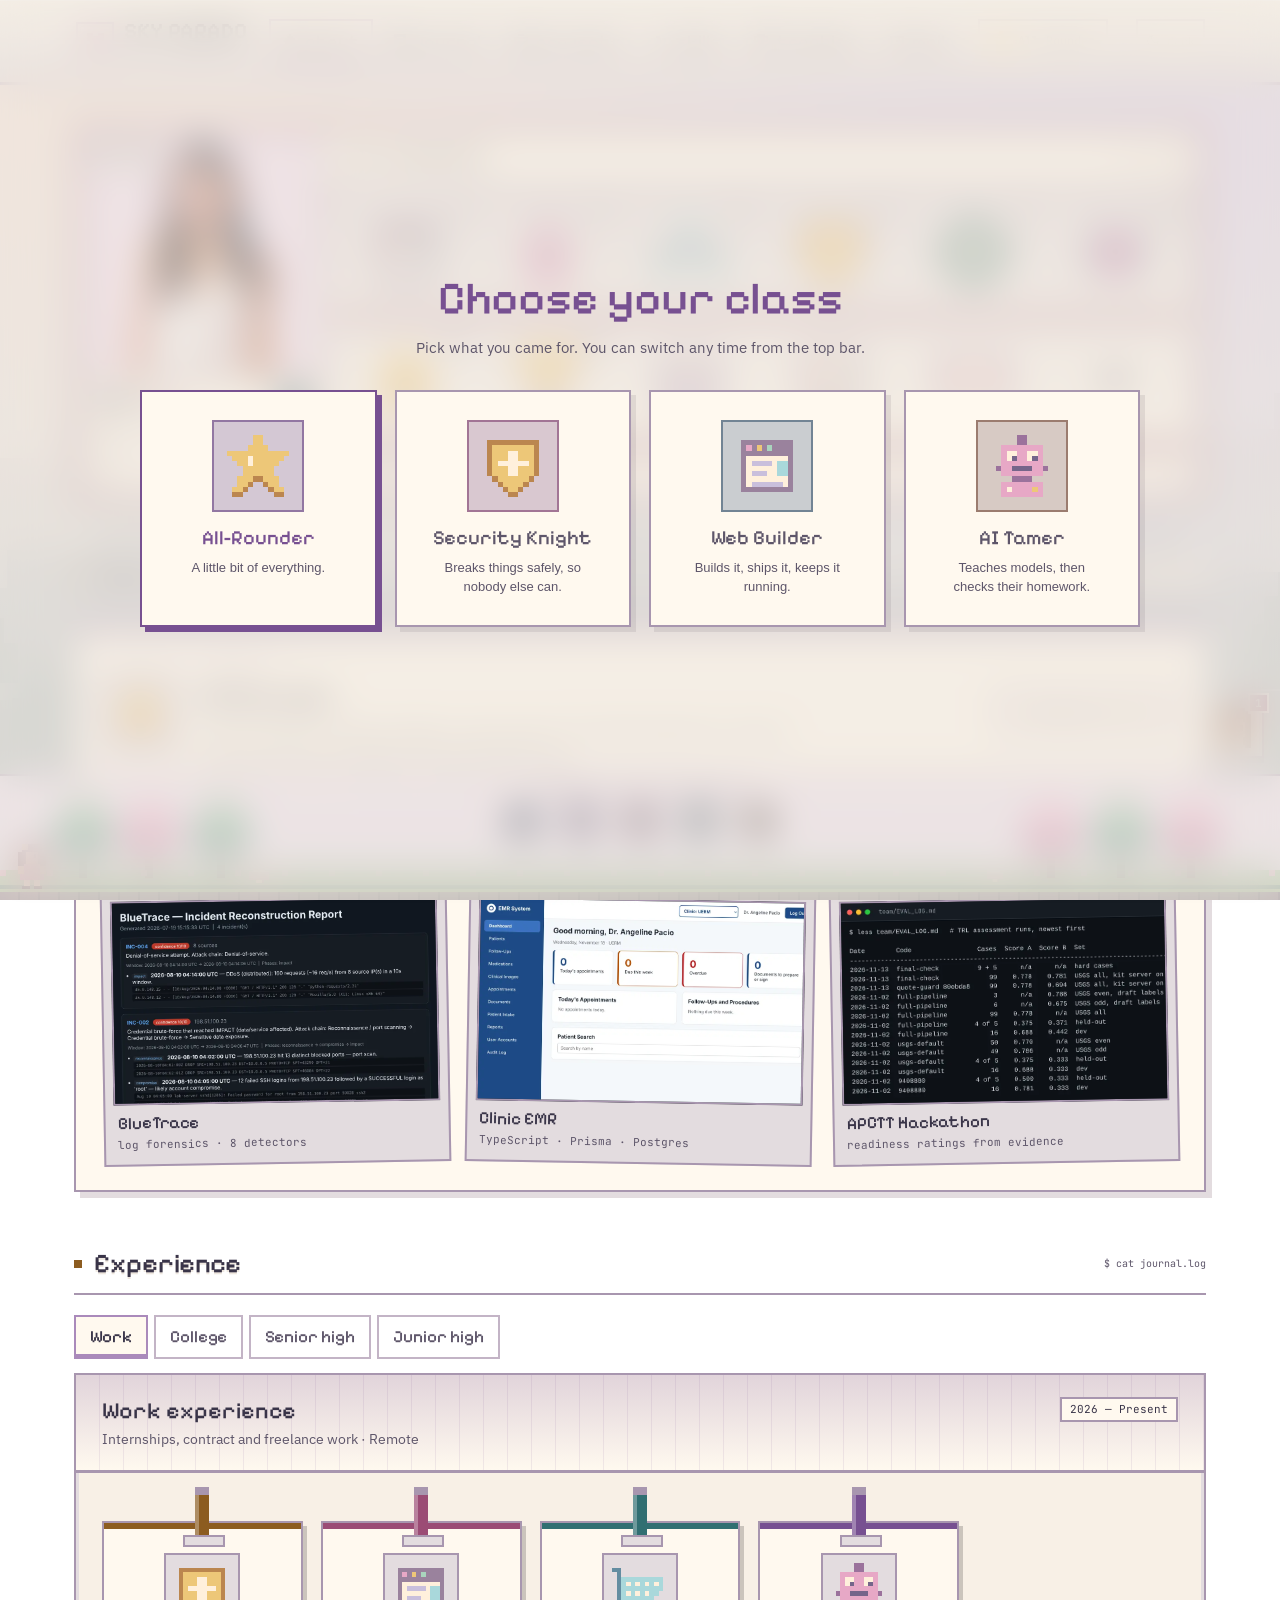
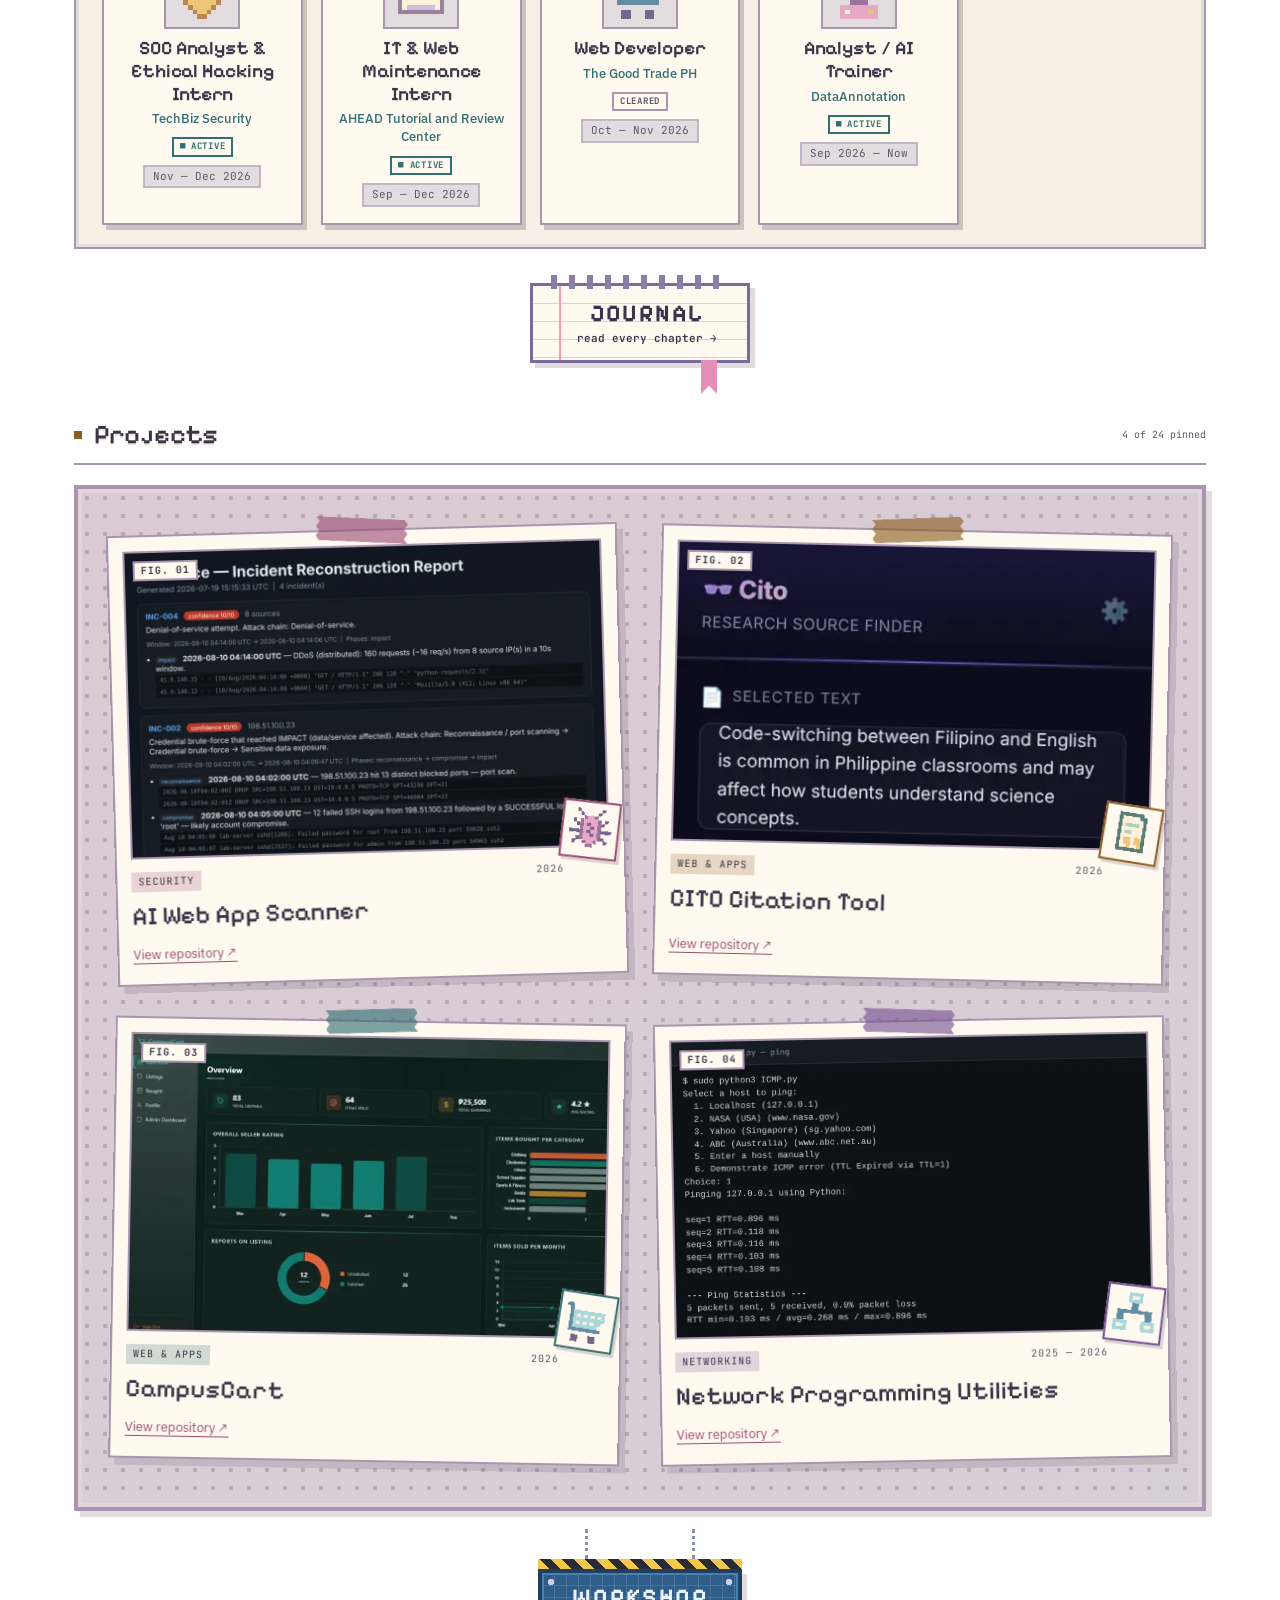
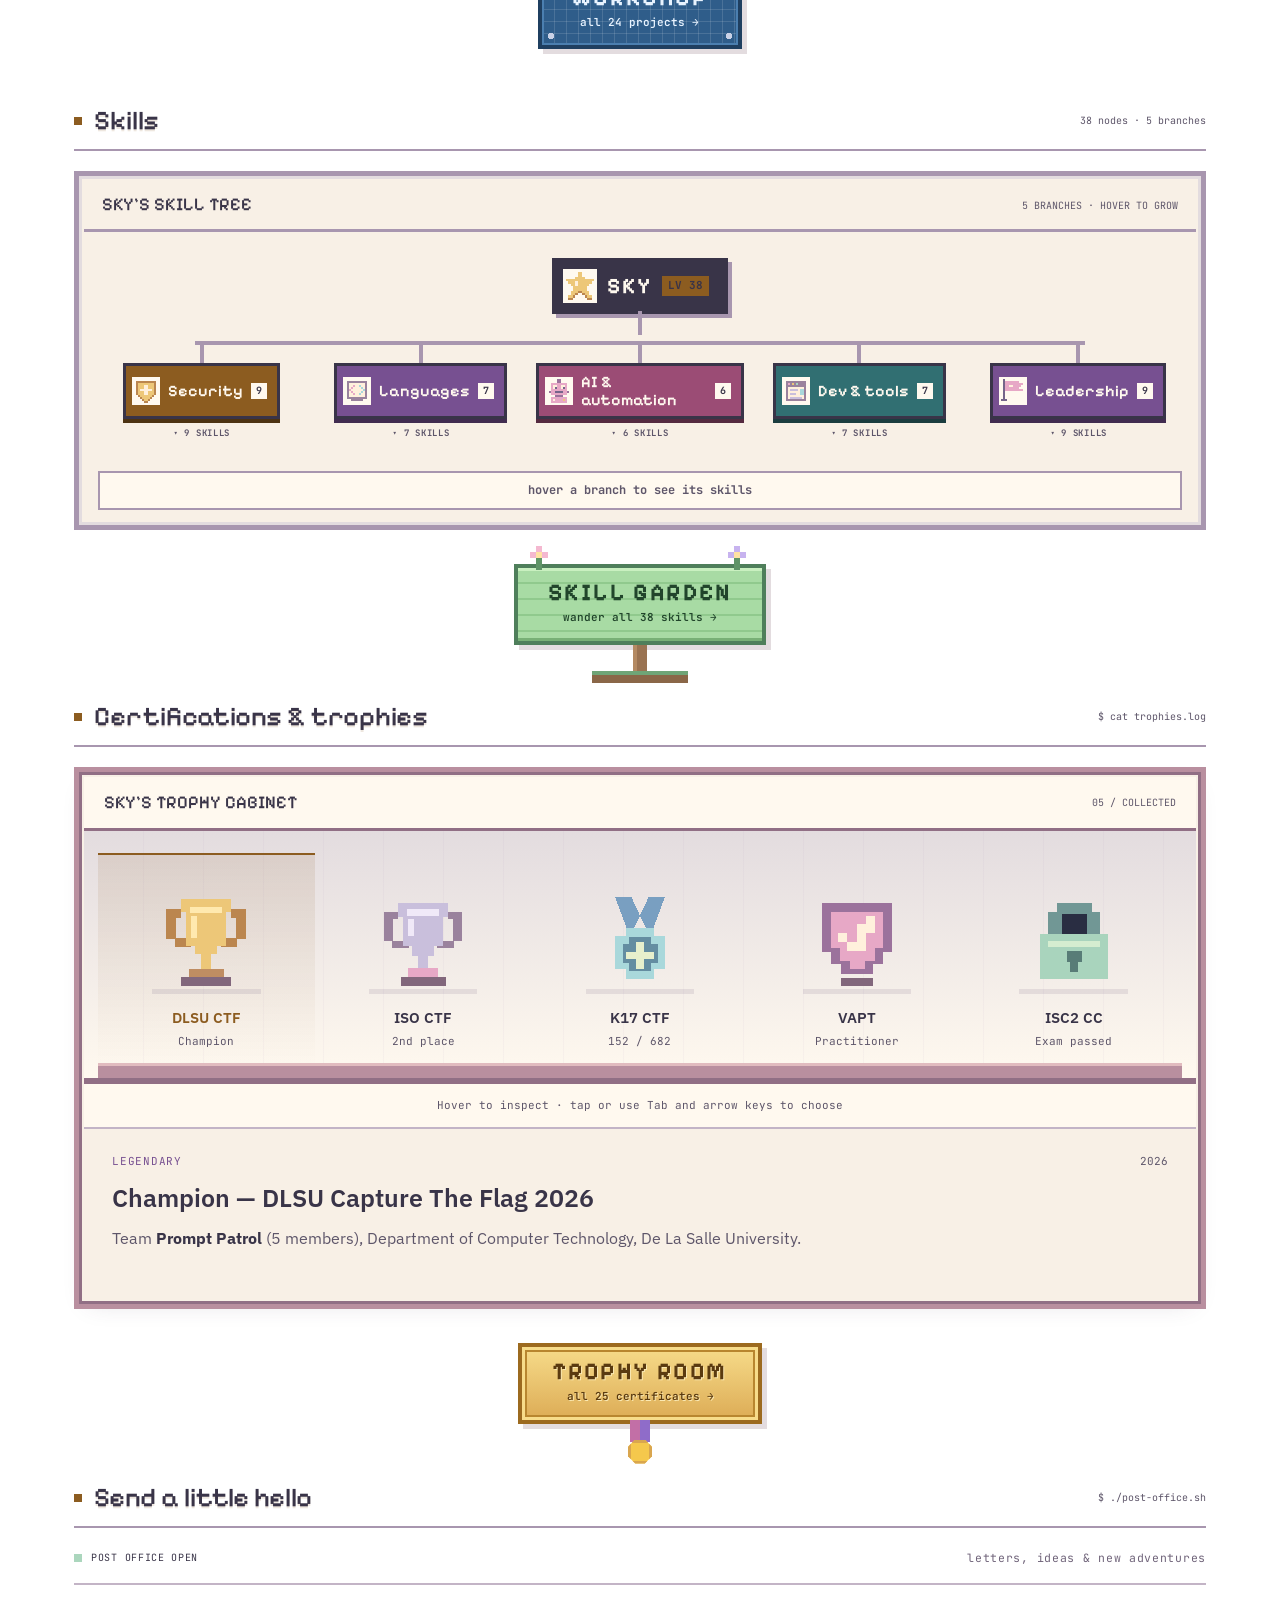
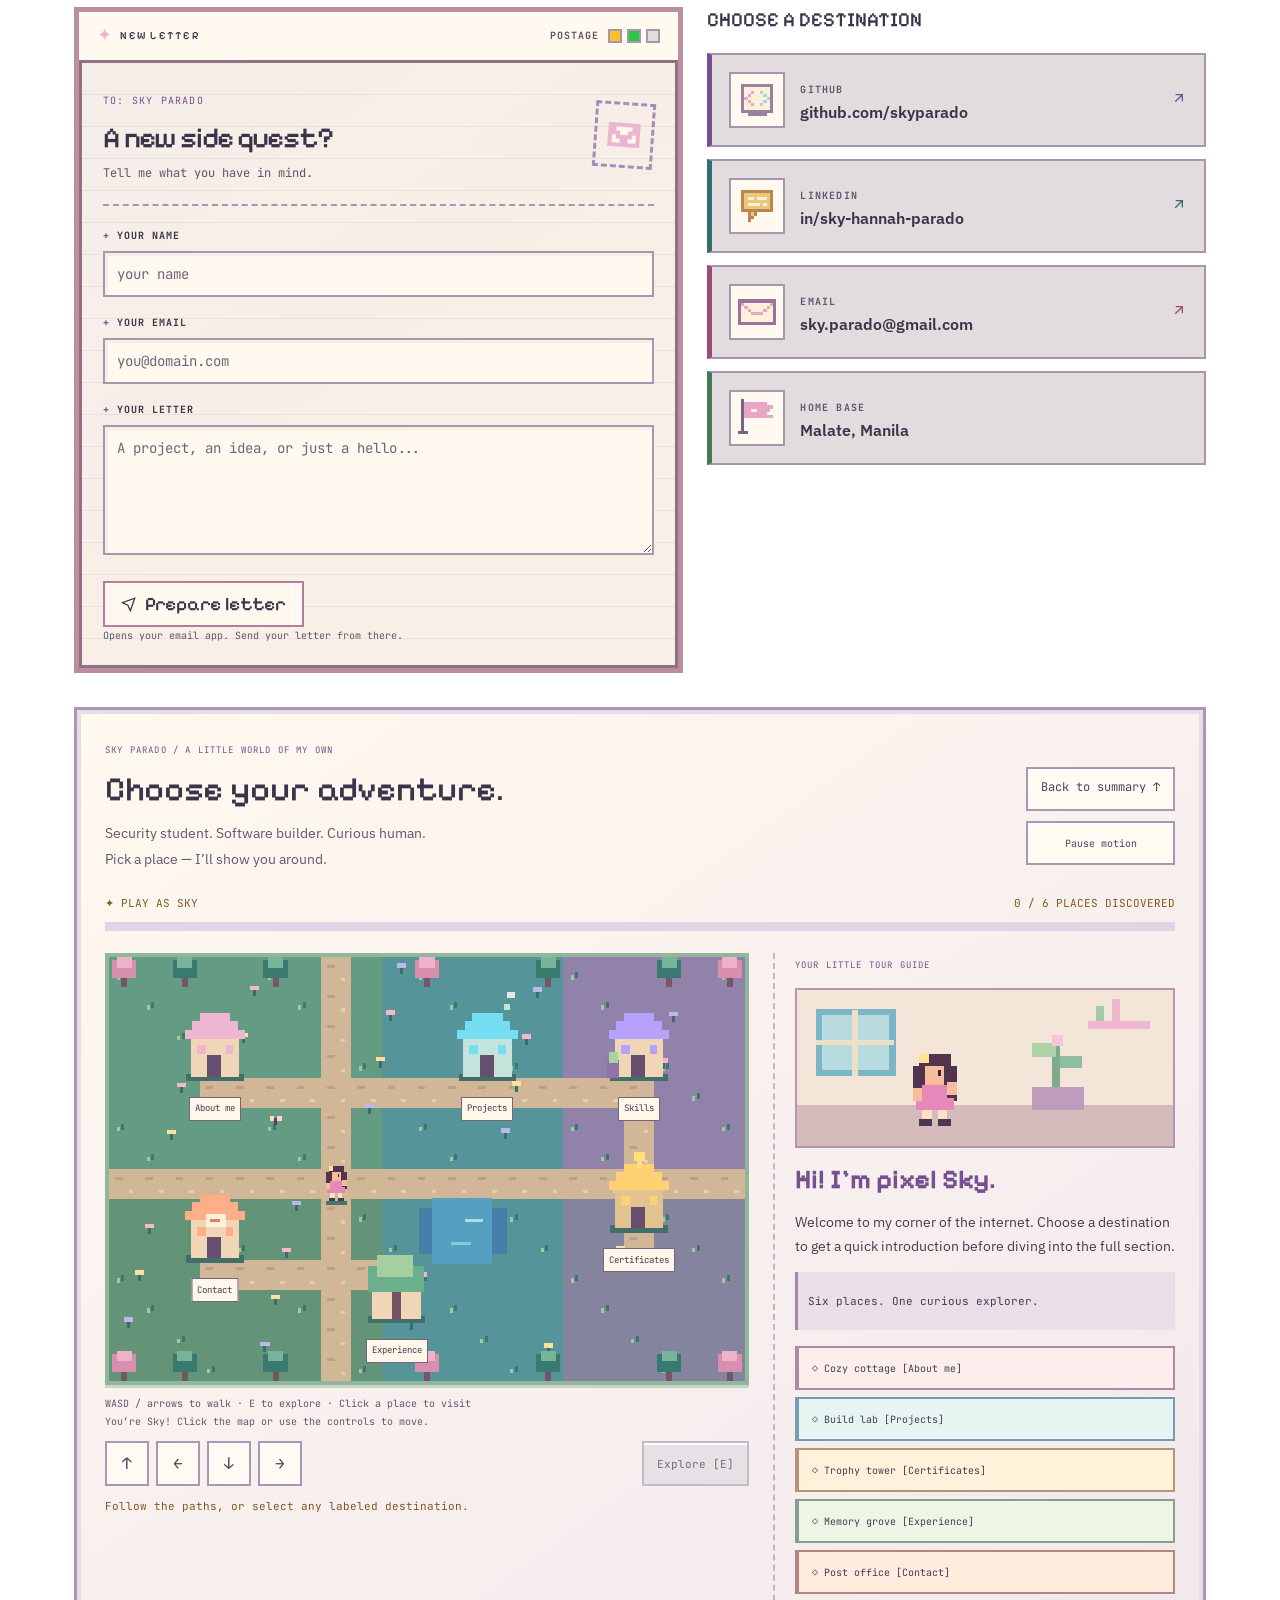
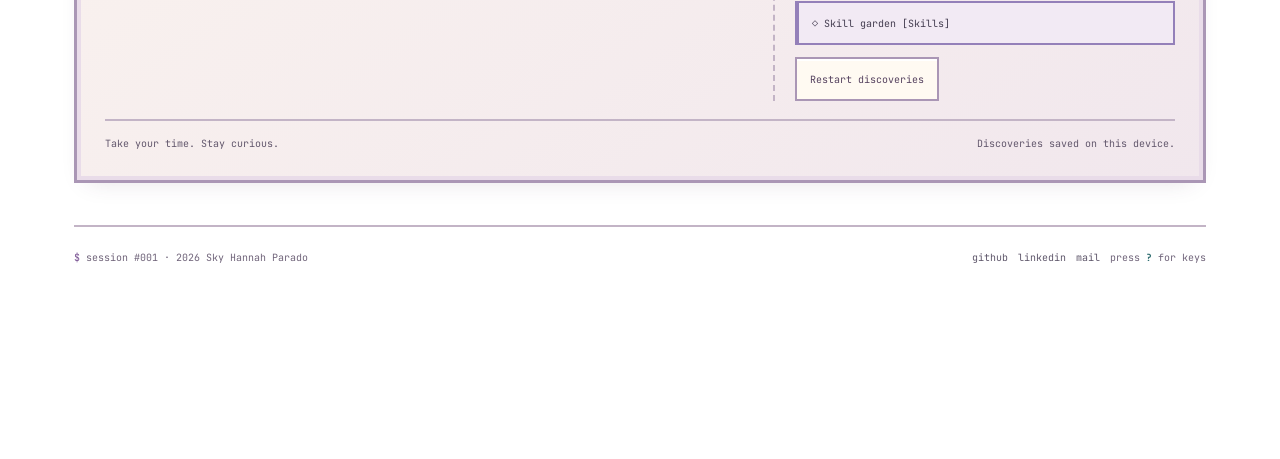
==== commit 1c8092b9: "Give each section's 'more' sign its own look" ====
--- a/index.html
+++ b/index.html
@@ -14,7 +14,7 @@
 <link rel="stylesheet" href="css/home.css">
 <link rel="stylesheet" href="css/trophies.css">
 <link rel="stylesheet" href="css/post.css">
-<link rel="stylesheet" href="css/one.css?v=21">
+<link rel="stylesheet" href="css/one.css?v=22">
 <link rel="stylesheet" href="css/guide.css?v=5">
 <link rel="icon" href="data:image/svg+xml,<svg xmlns='http://www.w3.org/2000/svg' viewBox='0 0 100 100'><text y='.9em' font-size='90'>⌘</text></svg>">
 </head>
@@ -161,7 +161,7 @@
       </ol>
     </div>
 
-    <a class="one-more" href="experience.html"><b>VIEW MORE</b><span>the full adventure journal &rarr;</span></a>
+    <a class="one-more is-journal" href="experience.html"><b>JOURNAL</b><span>read every chapter &rarr;</span></a>
   </section>
 
   <!-- ===== 02 · projects ===== -->
@@ -215,7 +215,7 @@
       </article>
     </div>
 
-    <a class="one-more" href="projects.html"><b>VIEW MORE</b><span>all 24 projects in the workshop &rarr;</span></a>
+    <a class="one-more is-workshop" href="projects.html"><b>WORKSHOP</b><span>all 24 projects &rarr;</span></a>
   </section>
 
   <!-- ===== 03 · skills ===== -->
@@ -233,7 +233,7 @@
       </div>
       <p class="tree-bar" id="treeBar" role="status">hover a branch to see its skills</p>
     </div>
-    <a class="one-more" href="skills.html"><b>VIEW MORE</b><span>wander the skill garden &rarr;</span></a>
+    <a class="one-more is-garden" href="skills.html"><b>SKILL GARDEN</b><span>wander all 38 skills &rarr;</span></a>
   </section>
 
   <!-- ===== 04 · trophies ===== -->
@@ -246,7 +246,7 @@
       <div class="trophy-details"><article class="trophy-info" id="trophy-info-0" aria-labelledby="trophy-title-0"><div class="trophy-info-meta"><span>legendary</span><span>2026</span></div><h3 id="trophy-title-0">Champion — DLSU Capture The Flag 2026</h3><p>Team <b style="color:var(--fg)">Prompt Patrol</b> (5 members), Department of Computer Technology, De La Salle University.</p></article><article class="trophy-info" id="trophy-info-1" aria-labelledby="trophy-title-1"><div class="trophy-info-meta"><span>2nd place</span><span>2026</span></div><h3 id="trophy-title-1">2nd Place &mdash; ISO CTF 2026</h3><p>Uncharted Knowledge, hosted by the Information Security Organization. Awarded to Sky Hannah Parado.</p></article><article class="trophy-info" id="trophy-info-2" aria-labelledby="trophy-title-2"><div class="trophy-info-meta"><span>top 23%</span><span>2026</span></div><h3 id="trophy-title-2">152 / 682 &mdash; K17 CTF 2026</h3><p>Team <b>SlayTheFlagII</b> placed 152nd out of 682 with <b>2,700 points</b>.</p></article><article class="trophy-info" id="trophy-info-3" aria-labelledby="trophy-title-3"><div class="trophy-info-meta"><span>epic</span><span>Aug 2026</span></div><h3 id="trophy-title-3">Junior VAPT Practitioner</h3><p>NSSECU2 Advanced &amp; Offensive Security, DLSU. Recon, enumeration, validation, controlled exploitation, priv-esc, CVSS v3.1 scoring &amp; technical reporting.</p></article><article class="trophy-info" id="trophy-info-4" aria-labelledby="trophy-title-4"><div class="trophy-info-meta"><span>rare</span><span>2026</span></div><h3 id="trophy-title-4">ISC2 Certified in Cybersecurity (CC)</h3><p>Passed the ISC2 CC certification exam — foundational security principles, access control, network &amp; operations security.</p></article></div>
       <p class="trophy-announcement" role="status" aria-live="polite"></p>
     </div>
-    <a class="one-more" href="certs.html"><b>VIEW MORE</b><span>trophy room &middot; all 25 certificates &rarr;</span></a>
+    <a class="one-more is-trophy" href="certs.html"><b>TROPHY ROOM</b><span>all 25 certificates &rarr;</span></a>
   </section>
 
   <!-- ===== 05 · contact ===== -->
--- a/css/one.css
+++ b/css/one.css
@@ -96,6 +96,42 @@
 .one-more:hover{transform:rotate(-3deg) translateY(-2px)}
 .one-more:focus-visible{outline:3px solid var(--accent);outline-offset:4px}
 @media (prefers-reduced-motion:reduce){.one-more:hover{transform:none}}
+/* each "more" sign is a prop from its own room */
+/* journal: a spiral notebook page with a bookmark ribbon */
+.one-more.is-journal{padding:16px 30px 14px 44px;color:#3d324b;border:3px solid #7d6a9c;transform:rotate(-1.5deg);
+  background:linear-gradient(90deg,transparent 26px,#f2a0b4 26px 28px,transparent 28px),repeating-linear-gradient(180deg,#fffaf0 0 17px,#c9d8ee 17px 18px);
+  box-shadow:5px 5px 0 var(--bg-2)}
+.one-more.is-journal::after{top:-11px;left:18px;right:18px;width:auto;height:14px;margin:0;background:repeating-linear-gradient(90deg,#8b7fa6 0 6px,transparent 6px 18px)}
+.one-more.is-journal::before{top:100%;left:auto;right:30px;width:16px;height:34px;margin:0;background:#e58fb8;box-shadow:none;clip-path:polygon(0 0,100% 0,100% 100%,50% 76%,0 100%)}
+.one-more.is-journal:hover{transform:rotate(1deg) translateY(-2px)}
+/* workshop: a blueprint plate with screws, a hazard stripe and hanging chains */
+.one-more.is-workshop{margin-top:58px;color:#e8f3ff;border:4px solid #1f3f60;
+  background:radial-gradient(circle at 9px 9px,#c9d1e6 3px,transparent 3.5px),radial-gradient(circle at calc(100% - 9px) 9px,#c9d1e6 3px,transparent 3.5px),
+    radial-gradient(circle at 9px calc(100% - 9px),#c9d1e6 3px,transparent 3.5px),radial-gradient(circle at calc(100% - 9px) calc(100% - 9px),#c9d1e6 3px,transparent 3.5px),
+    linear-gradient(rgba(255,255,255,.13) 1px,transparent 1px) 0 0/12px 12px,linear-gradient(90deg,rgba(255,255,255,.13) 1px,transparent 1px) 0 0/12px 12px,#2f5d8a;
+  box-shadow:inset 0 0 0 2px #4b7fb0,5px 5px 0 var(--bg-2)}
+.one-more.is-workshop::before{top:-14px;left:-4px;right:-4px;width:auto;height:10px;margin:0;background:repeating-linear-gradient(45deg,#f5c84c 0 8px,#2b2b33 8px 16px);box-shadow:none}
+.one-more.is-workshop::after{top:auto;bottom:calc(100% + 14px);left:22%;right:22%;width:auto;height:30px;margin:0;background:none;border-left:3px dotted #8a8fa8;border-right:3px dotted #8a8fa8}
+.one-more.is-workshop:hover{transform:rotate(2deg)}
+/* skill garden: a painted garden sign with flowers on top, staked in a grassy mound */
+.one-more.is-garden{color:#21452b;border:4px solid #4f7f5b;background:repeating-linear-gradient(180deg,#a8dba4 0 14px,#90c98d 14px 16px);
+  box-shadow:inset 0 3px 0 #c9f0c0,inset 0 -3px 0 #78b076,5px 5px 0 var(--bg-2)}
+.one-more.is-garden::before{background:#9a7352;box-shadow:inset 4px 0 #b48a63}
+.one-more.is-garden::after{top:calc(100% + 30px);width:96px;height:12px;margin-left:-48px;background:#8a6748;box-shadow:inset 0 4px 0 #6fa577}
+.one-more.is-garden b::before,.one-more.is-garden span::before{content:"";position:absolute;top:-16px;left:18px;width:6px;height:6px;background:#ffe2a3;
+  box-shadow:-6px 0 #f4b8d0,6px 0 #f4b8d0,0 -6px #f4b8d0,0 6px #5f9467,0 12px #5f9467}
+.one-more.is-garden span::before{left:auto;right:22px;box-shadow:-6px 0 #c7b3ef,6px 0 #c7b3ef,0 -6px #c7b3ef,0 6px #5f9467,0 12px #5f9467}
+.one-more.is-garden:hover{transform:rotate(-3deg) translateY(-2px)}
+/* trophy room: an engraved brass plaque with a medal on a ribbon */
+.one-more.is-trophy{margin-bottom:58px;color:#5a3a10;text-shadow:1px 1px 0 #fbe9b3;border:4px solid #9c6a1f;background:linear-gradient(180deg,#f7dc8a,#dcab55);
+  box-shadow:inset 0 0 0 3px #f7dc8a,inset 0 0 0 5px #b8862f,5px 5px 0 var(--bg-2)}
+.one-more.is-trophy::before{top:100%;width:20px;height:22px;margin-left:-10px;background:linear-gradient(90deg,#c26fa6 50%,#8f6cc9 50%);box-shadow:none}
+.one-more.is-trophy::after{top:calc(100% + 20px);width:24px;height:24px;margin-left:-12px;background:#f5c84c;box-shadow:inset 0 0 0 3px #d9a64f;
+  clip-path:polygon(30% 0,70% 0,100% 30%,100% 70%,70% 100%,30% 100%,0 70%,0 30%)}
+.one-more.is-trophy:hover{transform:translateY(-3px)}
+.one-more.is-trophy:hover::after{animation:moreSwing .5s steps(3,end) infinite alternate}
+@keyframes moreSwing{from{transform:rotate(-12deg)}to{transform:rotate(12deg)}}
+@media (prefers-reduced-motion:reduce){.one-more.is-journal,.one-more.is-journal:hover,.one-more.is-workshop:hover,.one-more.is-garden:hover,.one-more.is-trophy:hover{transform:none}.one-more.is-trophy:hover::after{animation:none}}
 
 /* ---------- experience ---------- */
 .one-tabs{display:flex;gap:6px;margin-bottom:14px;overflow-x:auto;scrollbar-width:none}
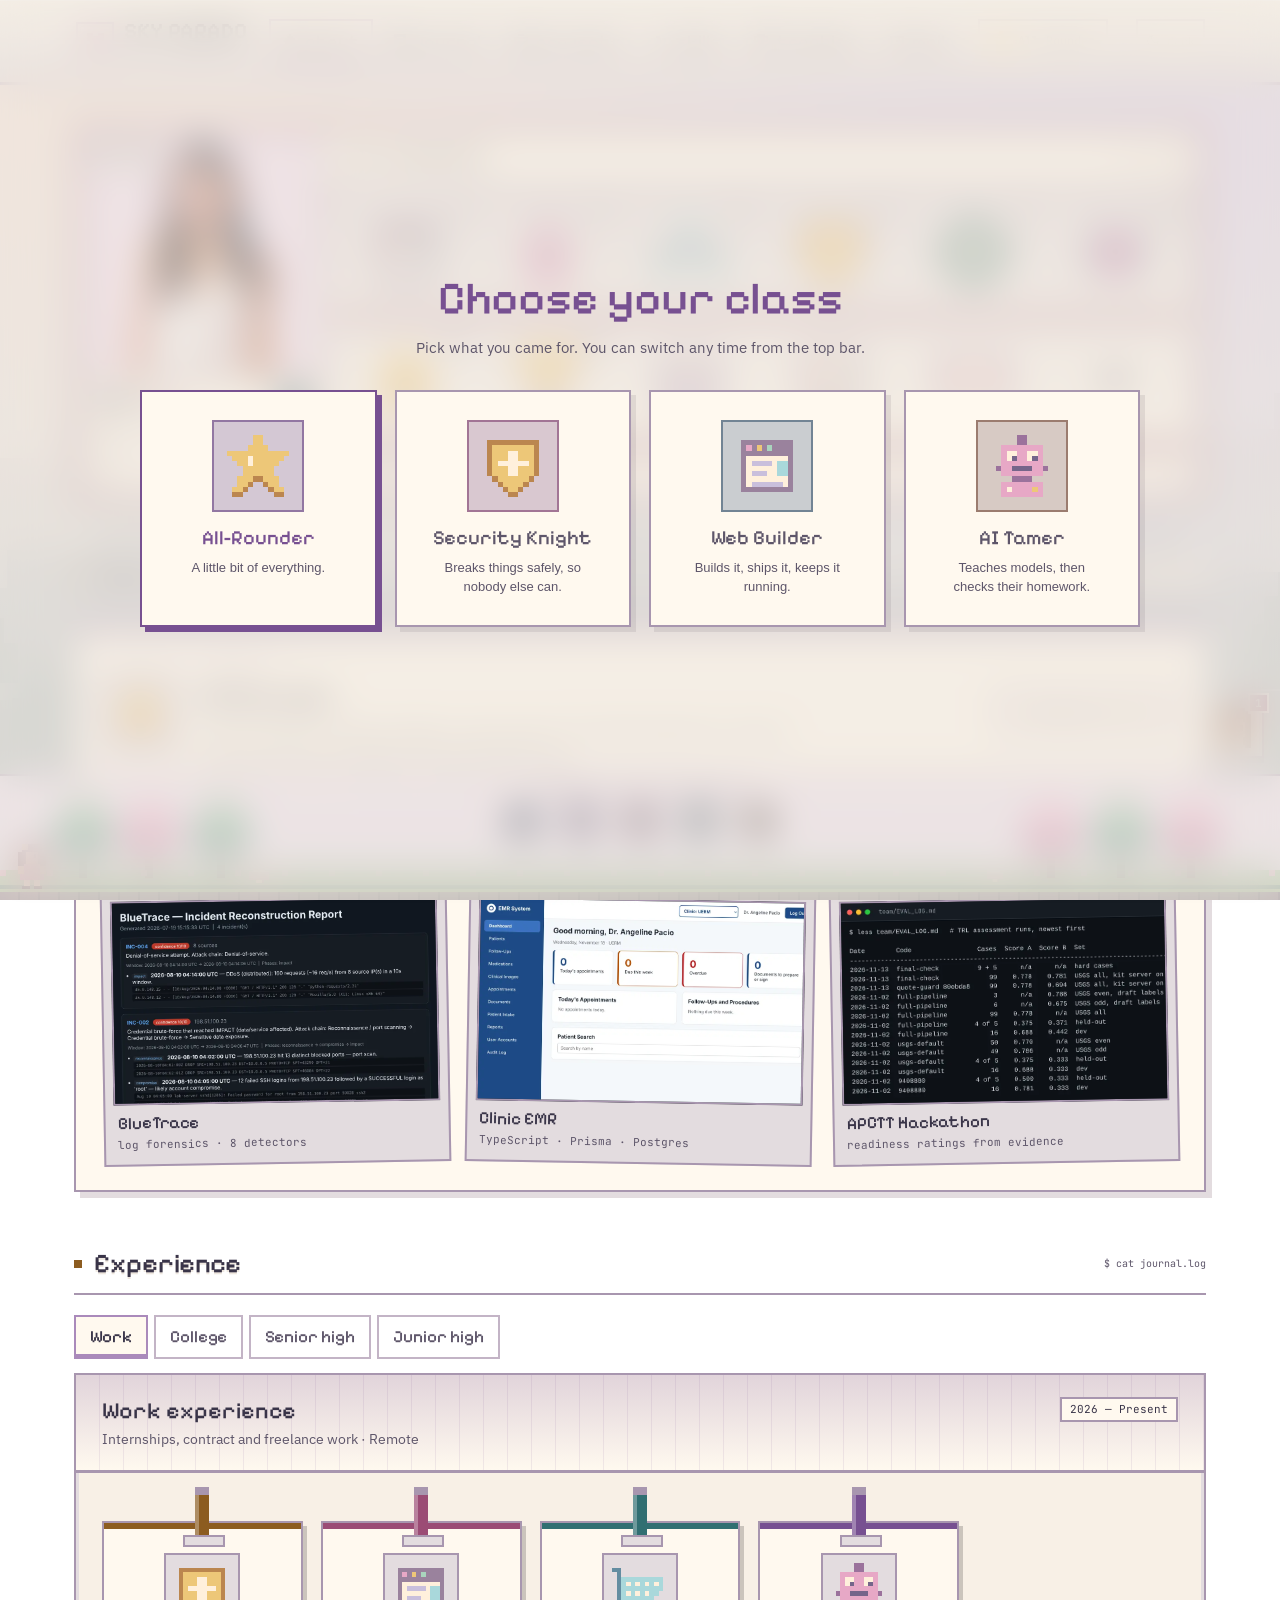
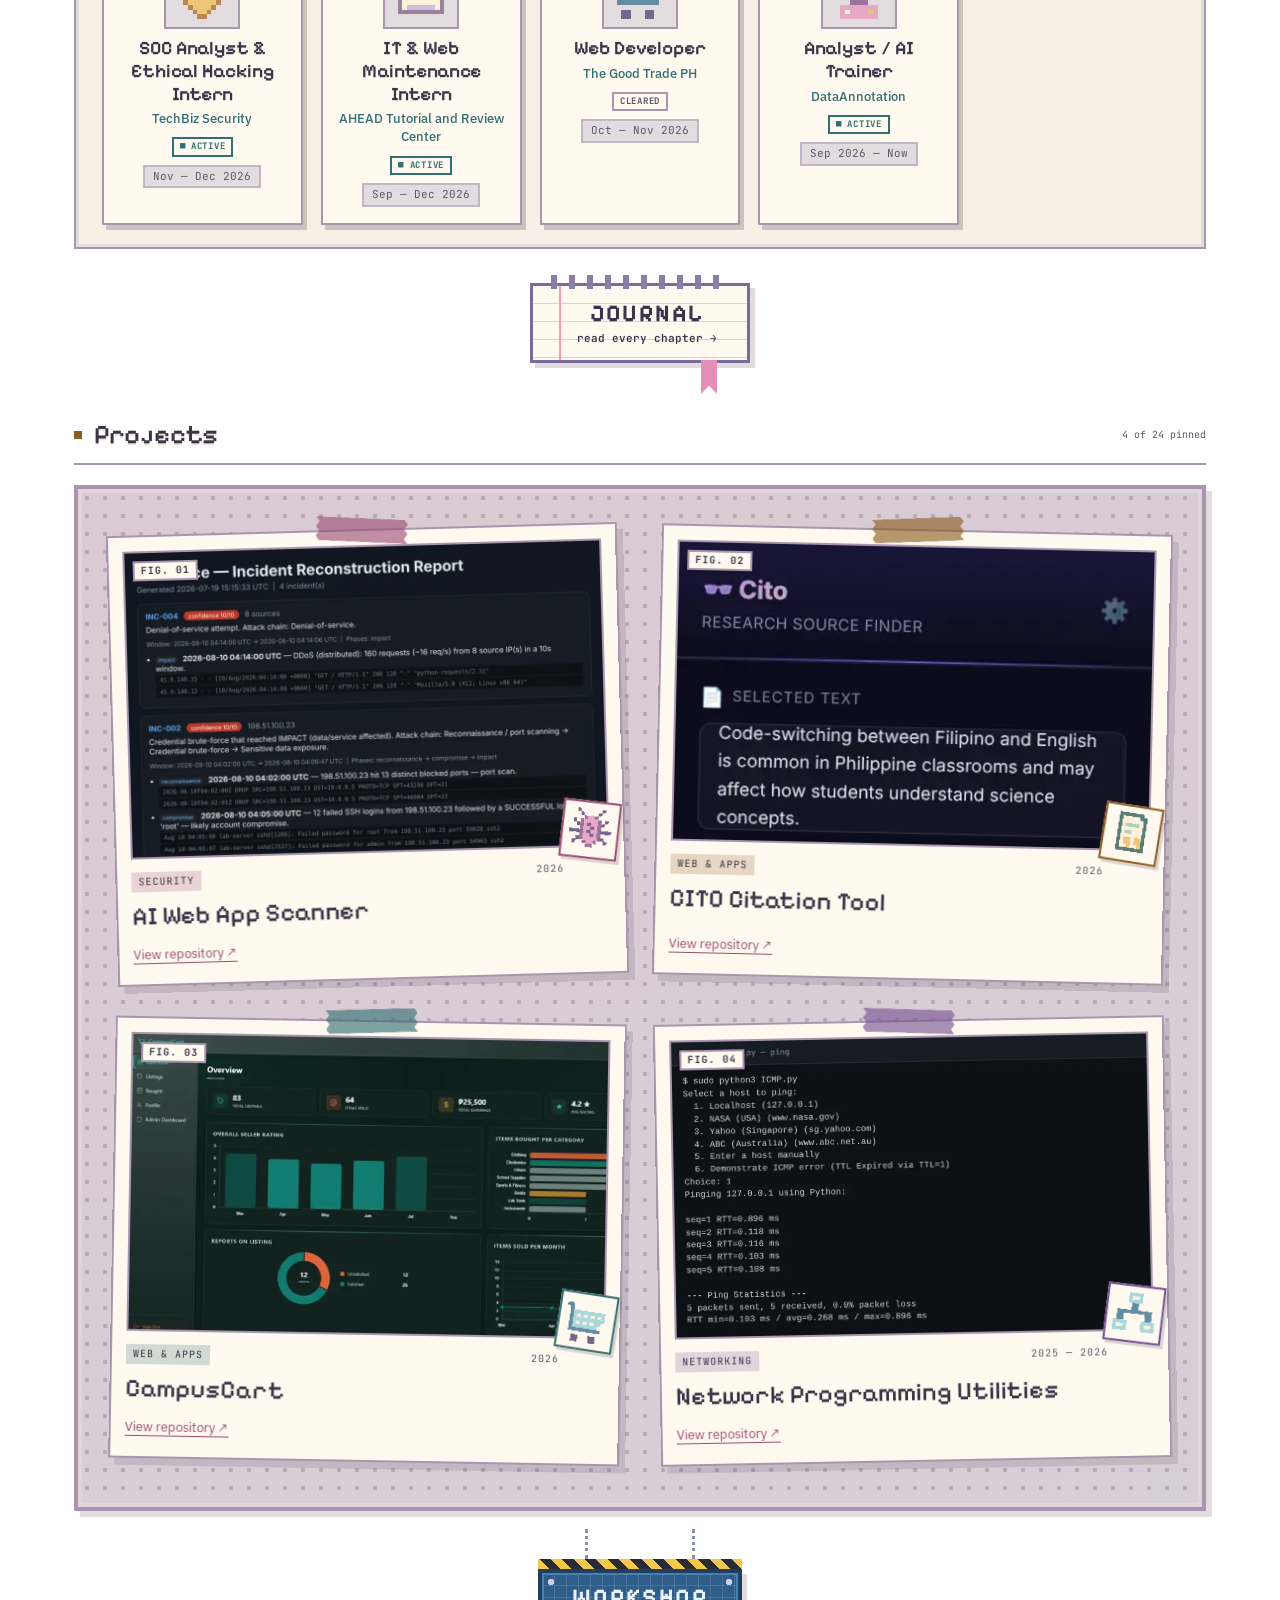
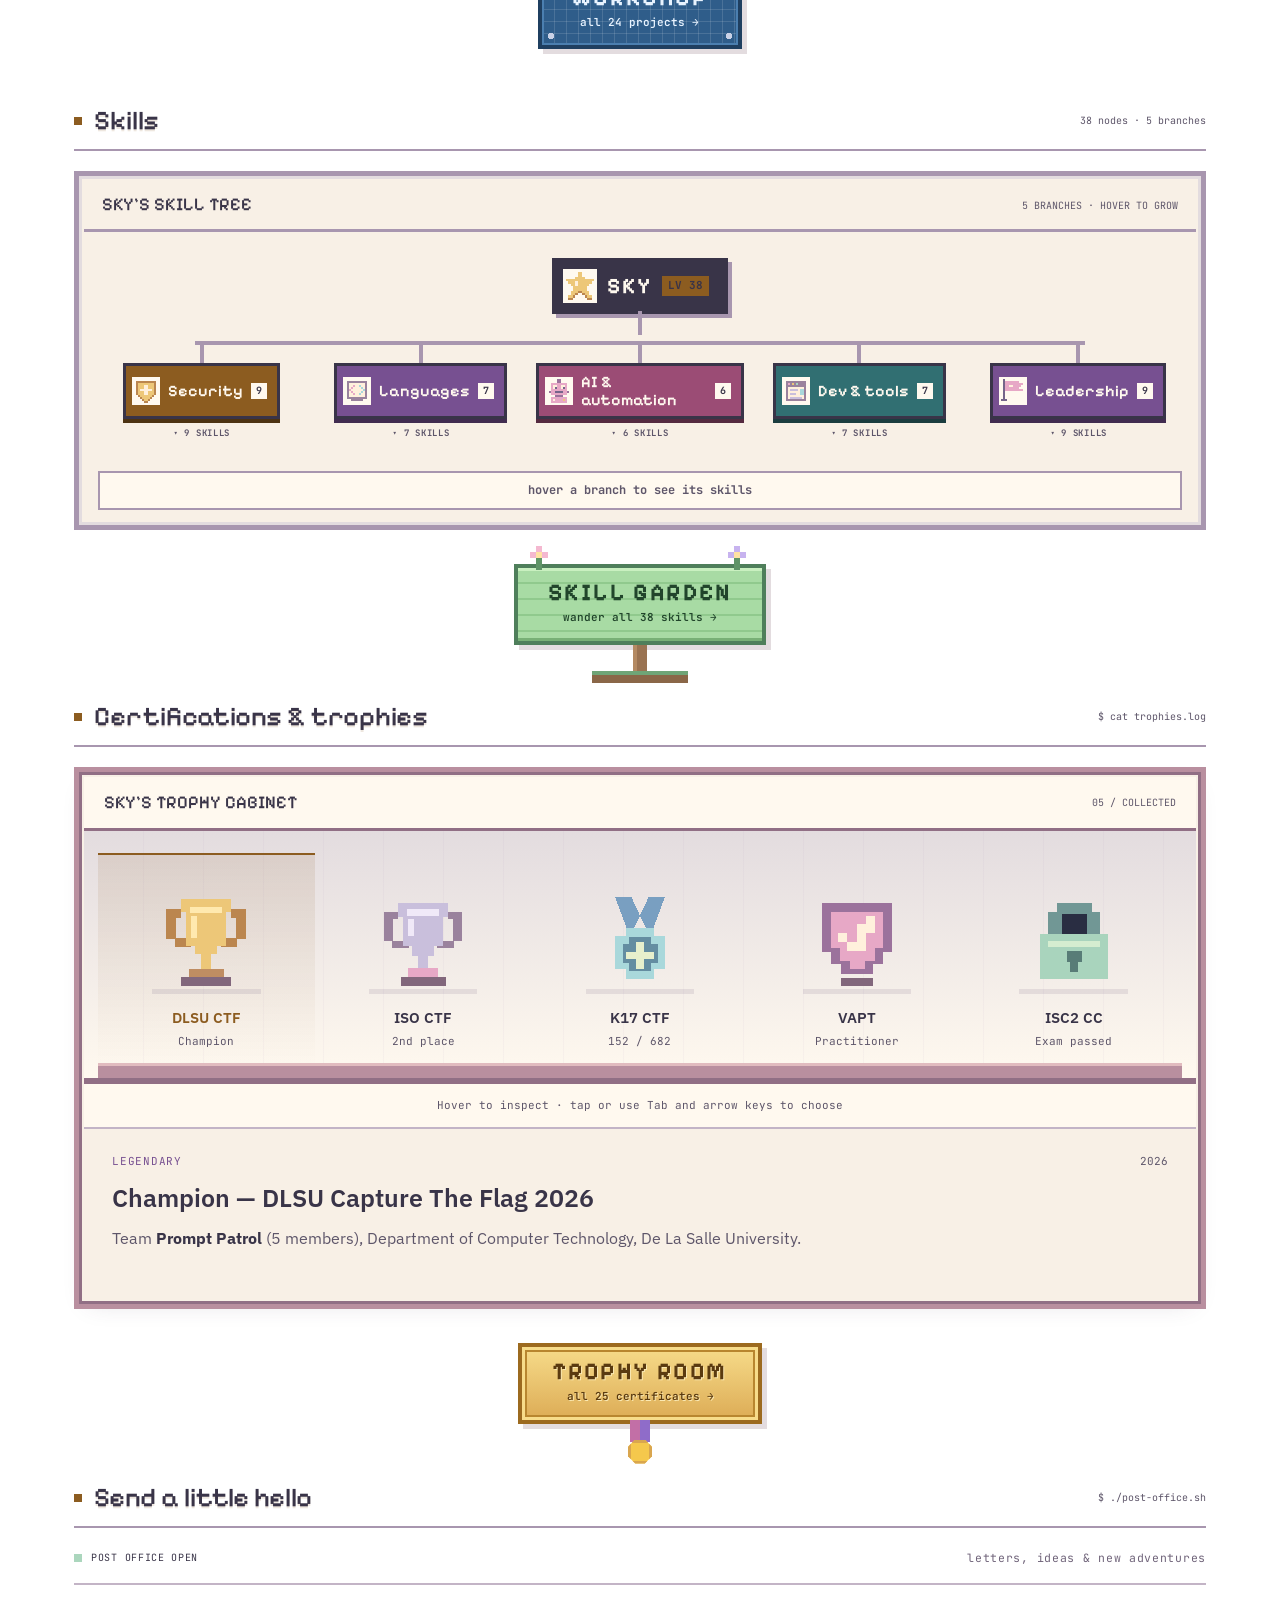
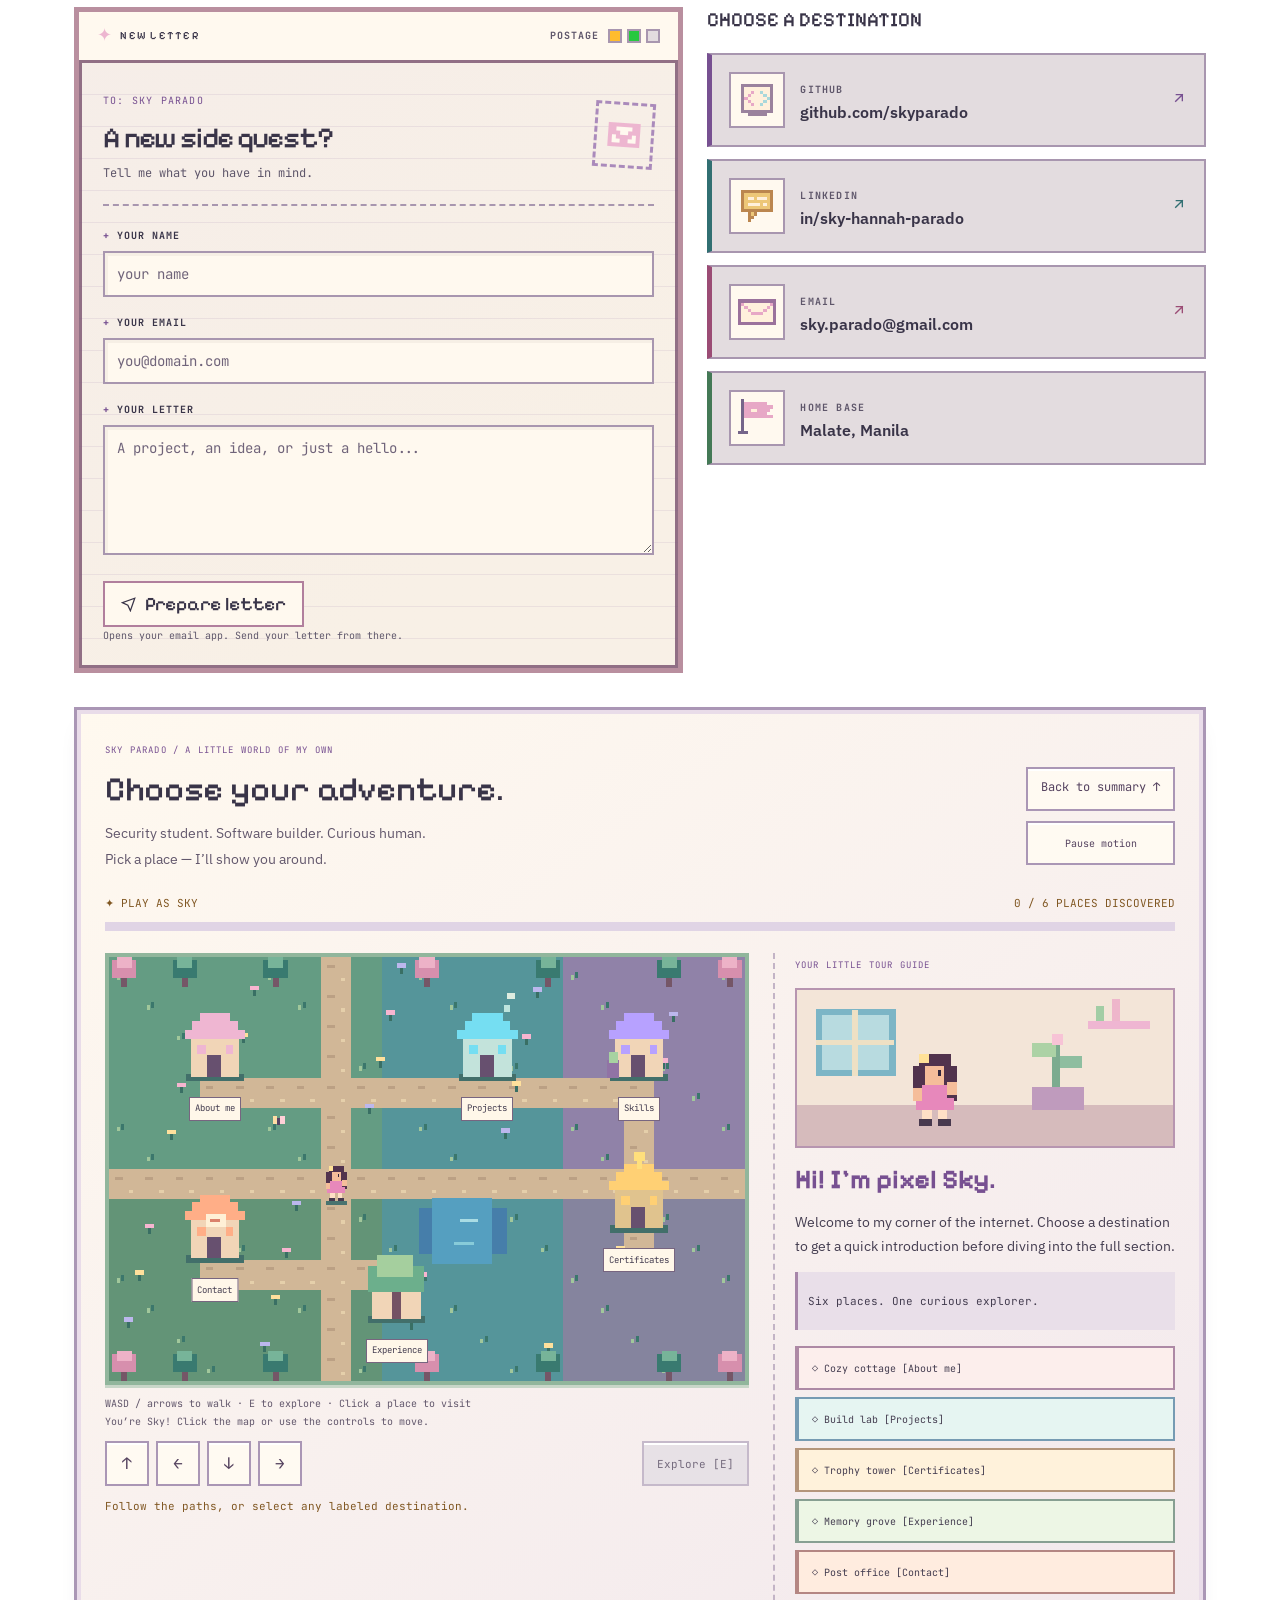
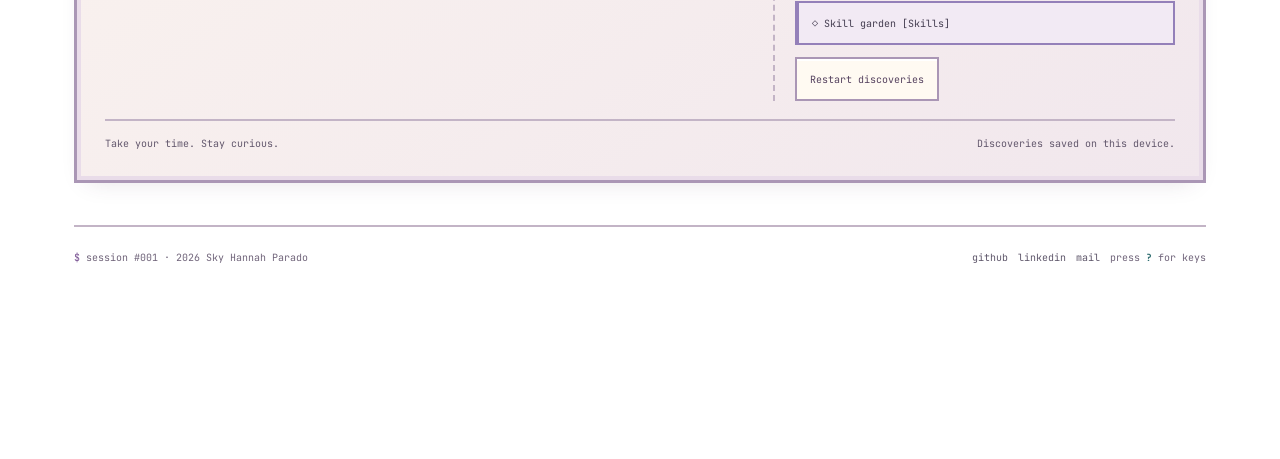
==== commit 0571dcce: "Tailor experience, projects, skills and trophies to the chosen class" ====
--- a/index.html
+++ b/index.html
@@ -14,7 +14,7 @@
 <link rel="stylesheet" href="css/home.css">
 <link rel="stylesheet" href="css/trophies.css">
 <link rel="stylesheet" href="css/post.css">
-<link rel="stylesheet" href="css/one.css?v=22">
+<link rel="stylesheet" href="css/one.css?v=23">
 <link rel="stylesheet" href="css/guide.css?v=5">
 <link rel="icon" href="data:image/svg+xml,<svg xmlns='http://www.w3.org/2000/svg' viewBox='0 0 100 100'><text y='.9em' font-size='90'>⌘</text></svg>">
 </head>
@@ -103,8 +103,8 @@
     <div class="one-tabs" role="tablist" aria-label="Chapters">
       <button role="tab" id="tab-work" aria-controls="panel-work" aria-selected="true">Work</button>
       <button role="tab" id="tab-college" aria-controls="panel-college" aria-selected="false" tabindex="-1">College</button>
-      <button role="tab" id="tab-shs" aria-controls="panel-shs" aria-selected="false" tabindex="-1">Senior high</button>
-      <button role="tab" id="tab-jhs" aria-controls="panel-jhs" aria-selected="false" tabindex="-1">Junior high</button>
+      <button role="tab" data-show="all" id="tab-shs" aria-controls="panel-shs" aria-selected="false" tabindex="-1">Senior high</button>
+      <button role="tab" data-show="all" id="tab-jhs" aria-controls="panel-jhs" aria-selected="false" tabindex="-1">Junior high</button>
     </div>
 
     <div class="one-frame" role="tabpanel" id="panel-work" aria-labelledby="tab-work">
@@ -113,10 +113,10 @@
         <span class="one-when">2026 &mdash; Present</span>
       </div>
       <ol class="one-timeline">
-        <li class="is-now"><i data-item="sec" aria-hidden="true"></i><span class="one-when">Nov &mdash; Dec 2026</span><div><h4>SOC Analyst &amp; Ethical Hacking Intern<span>TechBiz Security</span></h4><ul><li>Six-week intensive program (Cohort B-504) covering Security Operations Center analysis and ethical hacking.</li><li>Guided labs and mentor-reviewed assessments in security monitoring, vulnerability identification and offensive security.</li></ul></div></li>
-        <li class="is-now"><i data-item="web" aria-hidden="true"></i><span class="one-when">Sep &mdash; Dec 2026</span><div><h4>IT &amp; Web Maintenance Intern<span>AHEAD Tutorial and Review Center</span></h4><ul><li>Own the day-to-day upkeep and quality assurance of review.ahead.edu.ph, the site prospective reviewees use to explore programs, schedules and enrollment.</li><li>Led the UI design of schedule timetables for a six-page program overhaul in Figma, and pitched a footer redesign to streamline navigation.</li></ul></div></li>
-        <li><i data-item="cart" aria-hidden="true"></i><span class="one-when">Oct &mdash; Nov 2026</span><div><h4>Web Developer<span>The Good Trade PH</span></h4><ul><li>Automated the end-to-end merchant application pipeline by syncing data across Google Forms, Sheets, Gmail and Drive with Google Apps Script.</li></ul></div></li>
-        <li class="is-now"><i data-item="ai" aria-hidden="true"></i><span class="one-when">Sep 2026 &mdash; Now</span><div><h4>Analyst / AI Trainer<span>DataAnnotation</span></h4><ul><li>Evaluate LLM-generated Python code against correctness and quality standards, with detailed feedback used to train AI models.</li></ul></div></li>
+        <li data-show="all security" class="is-now"><i data-item="sec" aria-hidden="true"></i><span class="one-when">Nov &mdash; Dec 2026</span><div><h4>SOC Analyst &amp; Ethical Hacking Intern<span>TechBiz Security</span></h4><ul><li>Six-week intensive program (Cohort B-504) covering Security Operations Center analysis and ethical hacking.</li><li>Guided labs and mentor-reviewed assessments in security monitoring, vulnerability identification and offensive security.</li></ul></div></li>
+        <li data-show="all web" class="is-now"><i data-item="web" aria-hidden="true"></i><span class="one-when">Sep &mdash; Dec 2026</span><div><h4>IT &amp; Web Maintenance Intern<span>AHEAD Tutorial and Review Center</span></h4><ul><li>Own the day-to-day upkeep and quality assurance of review.ahead.edu.ph, the site prospective reviewees use to explore programs, schedules and enrollment.</li><li>Led the UI design of schedule timetables for a six-page program overhaul in Figma, and pitched a footer redesign to streamline navigation.</li></ul></div></li>
+        <li data-show="all web ai"><i data-item="cart" aria-hidden="true"></i><span class="one-when">Oct &mdash; Nov 2026</span><div><h4>Web Developer<span>The Good Trade PH</span></h4><ul><li>Automated the end-to-end merchant application pipeline by syncing data across Google Forms, Sheets, Gmail and Drive with Google Apps Script.</li></ul></div></li>
+        <li data-show="all ai" class="is-now"><i data-item="ai" aria-hidden="true"></i><span class="one-when">Sep 2026 &mdash; Now</span><div><h4>Analyst / AI Trainer<span>DataAnnotation</span></h4><ul><li>Evaluate LLM-generated Python code against correctness and quality standards, with detailed feedback used to train AI models.</li></ul></div></li>
       </ol>
     </div>
 
@@ -126,12 +126,12 @@
         <span class="one-when">2024 — Present</span>
       </div>
       <ol class="one-timeline">
-        <li class="is-now"><i data-item="flag" aria-hidden="true"></i><span class="one-when">Sep 2026 &mdash; Now</span><div><h4>President<span>Information Security Organization</span></h4><ul><li>Lead five departments, coordinating 30+ officers and 100+ members.</li><li>Initiated collaboration with ISC2 and other cybersecurity professionals to expand learning and career opportunities.</li><li>Spearhead CyberQuests, CyberPath, Open Projects and NIS to Know, alongside technical workshops.</li></ul></div></li>
-        <li class="is-now"><i data-item="code" aria-hidden="true"></i><span class="one-when">Oct 2026 &mdash; Now</span><div><h4>Web Developer<span>Computer Studies Government</span></h4><ul><li>Lead end-to-end web development for the College of Computer Studies, on student-facing platforms used by over 3,000 students.</li><li>Handle both frontend and backend development.</li></ul></div></li>
-        <li class="is-now"><i data-item="chat" aria-hidden="true"></i><span class="one-when">Sep 2026 &mdash; Now</span><div><h4>Assistant Manager, Culture &amp; Internal Development<span>DLSU Archers Consulting Group</span></h4><ul><li>Plan culture-building and engagement initiatives that strengthen team relationships across the organization.</li></ul></div></li>
-        <li><i data-item="trophy" aria-hidden="true"></i><span class="one-when">Jan &mdash; Jul 2026</span><div><h4>Corporate Relations Assistant Team Lead<span>HackerCup 2026</span></h4><ul><li>Secured corporate sponsorships and industry partnerships for DLSU's flagship hackathon.</li><li>Coordinated corporate relations, marketing and technical teams.</li></ul></div></li>
-        <li><i data-item="sec" aria-hidden="true"></i><span class="one-when">Sep 2025 &mdash; Sep 2026</span><div><h4>Organization Development Officer<span>Information Security Organization</span></h4><ul><li>Developed culture-building and team-bonding activities to strengthen officer engagement.</li></ul></div></li>
-        <li><i data-item="sys" aria-hidden="true"></i><span class="one-when">Sep 2025 &mdash; Aug 2026</span><div><h4>Junior Officer<span>La Salle Computer Society</span></h4><ul><li>Completed the 40th LSCS Junior Officer Training Program.</li><li>Contributed to officer-led projects and took part in technical trainings and workshops.</li></ul></div></li>
+        <li data-show="all security" class="is-now"><i data-item="flag" aria-hidden="true"></i><span class="one-when">Sep 2026 &mdash; Now</span><div><h4>President<span>Information Security Organization</span></h4><ul><li>Lead five departments, coordinating 30+ officers and 100+ members.</li><li>Initiated collaboration with ISC2 and other cybersecurity professionals to expand learning and career opportunities.</li><li>Spearhead CyberQuests, CyberPath, Open Projects and NIS to Know, alongside technical workshops.</li></ul></div></li>
+        <li data-show="all web" class="is-now"><i data-item="code" aria-hidden="true"></i><span class="one-when">Oct 2026 &mdash; Now</span><div><h4>Web Developer<span>Computer Studies Government</span></h4><ul><li>Lead end-to-end web development for the College of Computer Studies, on student-facing platforms used by over 3,000 students.</li><li>Handle both frontend and backend development.</li></ul></div></li>
+        <li data-show="all" class="is-now"><i data-item="chat" aria-hidden="true"></i><span class="one-when">Sep 2026 &mdash; Now</span><div><h4>Assistant Manager, Culture &amp; Internal Development<span>DLSU Archers Consulting Group</span></h4><ul><li>Plan culture-building and engagement initiatives that strengthen team relationships across the organization.</li></ul></div></li>
+        <li data-show="all"><i data-item="trophy" aria-hidden="true"></i><span class="one-when">Jan &mdash; Jul 2026</span><div><h4>Corporate Relations Assistant Team Lead<span>HackerCup 2026</span></h4><ul><li>Secured corporate sponsorships and industry partnerships for DLSU's flagship hackathon.</li><li>Coordinated corporate relations, marketing and technical teams.</li></ul></div></li>
+        <li data-show="all security"><i data-item="sec" aria-hidden="true"></i><span class="one-when">Sep 2025 &mdash; Sep 2026</span><div><h4>Organization Development Officer<span>Information Security Organization</span></h4><ul><li>Developed culture-building and team-bonding activities to strengthen officer engagement.</li></ul></div></li>
+        <li data-show="all"><i data-item="sys" aria-hidden="true"></i><span class="one-when">Sep 2025 &mdash; Aug 2026</span><div><h4>Junior Officer<span>La Salle Computer Society</span></h4><ul><li>Completed the 40th LSCS Junior Officer Training Program.</li><li>Contributed to officer-led projects and took part in technical trainings and workshops.</li></ul></div></li>
         <li><i data-item="star" aria-hidden="true"></i><span class="one-when">2024 &mdash; 2026</span><div><h4>Dean's List<span>DLSU</span></h4><ul><li>First Dean's Lister, AY 2025&ndash;2026 (Terms 1 &amp; 2).</li><li>Second Dean's Lister, AY 2024&ndash;2025 (Term 1).</li></ul></div></li>
       </ol>
     </div>
@@ -169,7 +169,7 @@
     <div class="section-title"><h2 id="proj-title">Projects</h2><span class="one-cmd">4 of 24 pinned</span></div>
 
     <div class="one-proj-grid one-board">
-      <article class="one-proj is-feat" data-cat="security" id="proj-fuzzer">
+      <article class="one-proj is-feat" data-cat="security" id="proj-fuzzer" data-show="all security">
         <div class="one-pic"><img src="assets/projects/bluetrace.webp" alt="Incident report generated by the scanner" width="960" height="614" loading="lazy"><i class="one-sticker" data-item="bug" aria-hidden="true"></i></div>
         <div class="one-proj-top"><span>Security</span><time>2026</time></div>
         <h3>AI Web App Scanner</h3>
@@ -180,7 +180,7 @@
         </div>
         <a class="one-link" href="https://github.com/skyparado/InvestigatoryScanner" target="_blank" rel="noopener">View repository &#8599;</a>
       </article>
-      <article class="one-proj is-feat" data-cat="web" id="proj-cito">
+      <article class="one-proj is-feat" data-cat="web" id="proj-cito" data-show="all web">
         <div class="one-pic"><img src="assets/projects/cito.webp" alt="Cito sidebar in Google Docs" width="480" height="300" loading="lazy"><i class="one-sticker" data-item="doc" aria-hidden="true"></i></div>
         <div class="one-proj-top"><span>Web &amp; apps</span><time>2026</time></div>
         <h3>CITO Citation Tool</h3>
@@ -191,7 +191,7 @@
         </div>
         <a class="one-link" href="https://github.com/skyparado/CITO-Citation-Tool" target="_blank" rel="noopener">View repository &#8599;</a>
       </article>
-      <article class="one-proj is-feat" data-cat="web security" id="proj-campuscart">
+      <article class="one-proj is-feat" data-cat="web security" id="proj-campuscart" data-show="all security web">
         <div class="one-pic"><img src="assets/projects/campuscart.webp" alt="CampusCart overview dashboard" width="960" height="439" loading="lazy"><i class="one-sticker" data-item="cart" aria-hidden="true"></i></div>
         <div class="one-proj-top"><span>Web &amp; apps</span><time>2026</time></div>
         <h3>CampusCart</h3>
@@ -202,7 +202,7 @@
         </div>
         <a class="one-link" href="https://github.com/skyparado/AY2526T3-CCDEVAP-HO4-Team1-Parado" target="_blank" rel="noopener">View repository &#8599;</a>
       </article>
-      <article class="one-proj is-feat" data-cat="network" id="proj-netutils">
+      <article class="one-proj is-feat" data-cat="network" id="proj-netutils" data-show="all security">
         <div class="one-pic"><img src="assets/projects/ping.webp" alt="Custom ping utility output in a terminal" width="960" height="558" loading="lazy"><i class="one-sticker" data-item="net" aria-hidden="true"></i></div>
         <div class="one-proj-top"><span>Networking</span><time>2025 — 2026</time></div>
         <h3>Network Programming Utilities</h3>
@@ -212,6 +212,83 @@
         <ul class="one-tags"><li>Python</li><li>Java</li><li>Sockets</li></ul>
         </div>
         <a class="one-link" href="https://github.com/skyparado/Custom_Ping_Utility_Using_ICMP" target="_blank" rel="noopener">View repository &#8599;</a>
+      </article>
+      <article class="one-proj is-feat" id="proj-voip" data-show="security">
+        <div class="one-pic"><img src="assets/projects/voip.webp" alt="VoIP caller terminal showing the SIP handshake and RTP streaming" width="960" height="600" loading="lazy"><i class="one-sticker" data-item="route" aria-hidden="true"></i></div>
+        <div class="one-proj-top"><span>Networking</span><time>2026</time></div>
+        <h3>VoIP Client</h3>
+        <div class="one-desc">
+        <p>A peer-to-peer VoIP client with SIP call setup and teardown, and RTP/RTCP audio streaming.</p>
+        <p class="one-win">Built with only the Java standard library</p>
+        <ul class="one-tags"><li>Java</li><li>SIP</li><li>RTP</li></ul>
+        </div>
+        <a class="one-link" href="https://github.com/skyparado/Voice-Over-IP-Simulator" target="_blank" rel="noopener">View repository &#8599;</a>
+      </article>
+      <article class="one-proj is-feat" id="proj-clinic" data-show="web">
+        <div class="one-pic"><img src="assets/projects/clinic.webp" alt="Clinic system dashboard" width="960" height="570" loading="lazy"><i class="one-sticker" data-item="doc" aria-hidden="true"></i></div>
+        <div class="one-proj-top"><span>Web &amp; apps</span><time>2026</time></div>
+        <h3>Clinic Management System</h3>
+        <div class="one-desc">
+        <p>A full-stack EMR for a multi-clinic practice, built by a team of five.</p>
+        <p class="one-win">Set up the monorepo; built clinics, appointments and documents; CI with Playwright; deployed on Render</p>
+        <ul class="one-tags"><li>TypeScript</li><li>Prisma</li><li>PostgreSQL</li></ul>
+        </div>
+        <a class="one-link" href="https://github.com/skyparado/CSSWENG" target="_blank" rel="noopener">View repository &#8599;</a>
+      </article>
+      <article class="one-proj is-feat" id="proj-dlplanner" data-show="web">
+        <div class="one-pic"><img src="assets/projects/grades.webp" alt="DL Planner term view with projected and goal GWA" width="960" height="570" loading="lazy"><i class="one-sticker" data-item="trophy" aria-hidden="true"></i></div>
+        <div class="one-proj-top"><span>Web &amp; apps</span><time>2026</time></div>
+        <h3>DL Planner</h3>
+        <div class="one-desc">
+        <p>A framework-free grade tracker that projects your GWA and ranks which courses to focus on.</p>
+        <p class="one-win">Simulates scores against Dean's List targets</p>
+        <ul class="one-tags"><li>JavaScript</li><li>Supabase</li><li>Canvas</li></ul>
+        </div>
+        <a class="one-link" href="https://github.com/skyparado/GradesForecast" target="_blank" rel="noopener">View repository &#8599;</a>
+      </article>
+      <article class="one-proj is-feat" id="proj-apctt" data-show="ai">
+        <div class="one-pic"><img src="assets/projects/apctt.webp" alt="APCTT evaluation log" width="960" height="510" loading="lazy"><i class="one-sticker" data-item="star" aria-hidden="true"></i></div>
+        <div class="one-proj-top"><span>AI</span><time>2026</time></div>
+        <h3>APCTT Hackathon</h3>
+        <div class="one-desc">
+        <p>A module that rates a technical report's readiness level (TRL) and quotes the evidence for it.</p>
+        <p class="one-win">Criteria score 0.694 &rarr; 0.781 on 99 USGS reports</p>
+        <ul class="one-tags"><li>Python</li><li>NLP</li><li>Evaluation</li></ul>
+        </div>
+        <a class="one-link" href="https://github.com/skyparado/APCTT-Hackathon-2026" target="_blank" rel="noopener">View repository &#8599;</a>
+      </article>
+      <article class="one-proj is-feat" id="proj-pinoybot" data-show="ai">
+        <div class="one-pic"><img src="assets/projects/pinoy.webp" alt="PinoyBot test output with per-token tags" width="960" height="600" loading="lazy"><i class="one-sticker" data-item="chat" aria-hidden="true"></i></div>
+        <div class="one-proj-top"><span>AI</span><time>2026</time></div>
+        <h3>PinoyBot</h3>
+        <div class="one-desc">
+        <p>Tags each word in Filipino social-media text as Filipino, English, code-switched or other.</p>
+        <p class="one-win">95.7% token accuracy on the held-out test set</p>
+        <ul class="one-tags"><li>Python</li><li>scikit-learn</li><li>NLP</li></ul>
+        </div>
+        <a class="one-link" href="https://github.com/skyparado/PINOYBOT_LanguageClassiefierBot" target="_blank" rel="noopener">View repository &#8599;</a>
+      </article>
+      <article class="one-proj is-feat" id="proj-catbot" data-show="ai">
+        <div class="one-pic"><img src="assets/projects/qlearning.webp" alt="CatBot closing in on a cat" width="512" height="320" loading="lazy"><i class="one-sticker" data-item="ai" aria-hidden="true"></i></div>
+        <div class="one-proj-top"><span>AI</span><time>2026</time></div>
+        <h3>CatBot</h3>
+        <div class="one-desc">
+        <p>A Q-learning agent that learns to catch cats with different movement styles on an 8&times;8 grid.</p>
+        <p class="one-win">Reward shaping, &epsilon;-greedy exploration and a greedy-loop repair pass</p>
+        <ul class="one-tags"><li>Python</li><li>Q-learning</li><li>NumPy</li></ul>
+        </div>
+        <a class="one-link" href="https://github.com/skyparado/QLearning_Machine" target="_blank" rel="noopener">View repository &#8599;</a>
+      </article>
+      <article class="one-proj is-feat" id="proj-sokoban" data-show="ai">
+        <div class="one-pic"><img src="assets/projects/sokoban.webp" alt="Sokoban board solved by the A* agent" width="800" height="404" loading="lazy"><i class="one-sticker" data-item="crate" aria-hidden="true"></i></div>
+        <div class="one-proj-top"><span>AI</span><time>2026</time></div>
+        <h3>Sokoban Solver</h3>
+        <div class="one-desc">
+        <p>An A* search agent that solves Sokoban puzzles within a 15-second limit.</p>
+        <p class="one-win">Prunes with reachability BFS, dead squares and freeze-deadlock detection</p>
+        <ul class="one-tags"><li>Java</li><li>A* search</li></ul>
+        </div>
+        <a class="one-link" href="https://github.com/skyparado/Sokoban_Solver" target="_blank" rel="noopener">View repository &#8599;</a>
       </article>
     </div>
 
@@ -225,11 +302,11 @@
       <div class="tree-top"><span>SKY'S SKILL TREE</span><span class="tree-count">5 BRANCHES &middot; HOVER TO GROW</span></div>
       <div class="tree-core"><i data-item="star" aria-hidden="true"></i><b>SKY</b><span>LV 38</span></div>
       <div class="tree-branches">
-        <section class="tree-br" aria-label="Security" data-hint="9 SKILLS"><h3 class="tree-root" tabindex="0"><i data-item="sec" aria-hidden="true"></i><span>Security</span><small>9</small></h3><ul><li><button type="button" class="tree-node" aria-pressed="false">VAPT</button></li><li><button type="button" class="tree-node" aria-pressed="false">Pen testing</button></li><li><button type="button" class="tree-node" aria-pressed="false">OWASP Top 10</button></li><li><button type="button" class="tree-node" aria-pressed="false">Burp Suite</button></li><li><button type="button" class="tree-node" aria-pressed="false">Nmap</button></li><li><button type="button" class="tree-node" aria-pressed="false">CVSS v3.1</button></li><li><button type="button" class="tree-node" aria-pressed="false">API security</button></li><li><button type="button" class="tree-node" aria-pressed="false">Secure SDLC</button></li><li><button type="button" class="tree-node" aria-pressed="false">Secure coding</button></li></ul></section>
+        <section class="tree-br" data-show="all security web" aria-label="Security" data-hint="9 SKILLS"><h3 class="tree-root" tabindex="0"><i data-item="sec" aria-hidden="true"></i><span>Security</span><small>9</small></h3><ul><li><button type="button" class="tree-node" aria-pressed="false">VAPT</button></li><li><button type="button" class="tree-node" aria-pressed="false">Pen testing</button></li><li><button type="button" class="tree-node" aria-pressed="false">OWASP Top 10</button></li><li><button type="button" class="tree-node" aria-pressed="false">Burp Suite</button></li><li><button type="button" class="tree-node" aria-pressed="false">Nmap</button></li><li><button type="button" class="tree-node" aria-pressed="false">CVSS v3.1</button></li><li><button type="button" class="tree-node" aria-pressed="false">API security</button></li><li><button type="button" class="tree-node" aria-pressed="false">Secure SDLC</button></li><li><button type="button" class="tree-node" aria-pressed="false">Secure coding</button></li></ul></section>
         <section class="tree-br" aria-label="Languages" data-hint="7 SKILLS"><h3 class="tree-root" tabindex="0"><i data-item="code" aria-hidden="true"></i><span>Languages</span><small>7</small></h3><ul><li><button type="button" class="tree-node" aria-pressed="false">Python</button></li><li><button type="button" class="tree-node" aria-pressed="false">Java</button></li><li><button type="button" class="tree-node" aria-pressed="false">C++</button></li><li><button type="button" class="tree-node" aria-pressed="false">JavaScript</button></li><li><button type="button" class="tree-node" aria-pressed="false">TypeScript</button></li><li><button type="button" class="tree-node" aria-pressed="false">SQL</button></li><li><button type="button" class="tree-node" aria-pressed="false">HTML &amp; CSS</button></li></ul></section>
-        <section class="tree-br" aria-label="AI &amp; automation" data-hint="6 SKILLS"><h3 class="tree-root" tabindex="0"><i data-item="ai" aria-hidden="true"></i><span>AI &amp; automation</span><small>6</small></h3><ul><li><button type="button" class="tree-node" aria-pressed="false">LLM integration</button></li><li><button type="button" class="tree-node" aria-pressed="false">Prompt engineering</button></li><li><button type="button" class="tree-node" aria-pressed="false">AI security testing</button></li><li><button type="button" class="tree-node" aria-pressed="false">Apps Script</button></li><li><button type="button" class="tree-node" aria-pressed="false">Workflow automation</button></li><li><button type="button" class="tree-node" aria-pressed="false">API integration</button></li></ul></section>
+        <section class="tree-br" data-show="all ai" aria-label="AI &amp; automation" data-hint="6 SKILLS"><h3 class="tree-root" tabindex="0"><i data-item="ai" aria-hidden="true"></i><span>AI &amp; automation</span><small>6</small></h3><ul><li><button type="button" class="tree-node" aria-pressed="false">LLM integration</button></li><li><button type="button" class="tree-node" aria-pressed="false">Prompt engineering</button></li><li><button type="button" class="tree-node" aria-pressed="false">AI security testing</button></li><li><button type="button" class="tree-node" aria-pressed="false">Apps Script</button></li><li><button type="button" class="tree-node" aria-pressed="false">Workflow automation</button></li><li><button type="button" class="tree-node" aria-pressed="false">API integration</button></li></ul></section>
         <section class="tree-br" aria-label="Dev &amp; tools" data-hint="7 SKILLS"><h3 class="tree-root" tabindex="0"><i data-item="web" aria-hidden="true"></i><span>Dev &amp; tools</span><small>7</small></h3><ul><li><button type="button" class="tree-node" aria-pressed="false">Full-stack web</button></li><li><button type="button" class="tree-node" aria-pressed="false">REST APIs</button></li><li><button type="button" class="tree-node" aria-pressed="false">Git / GitHub</button></li><li><button type="button" class="tree-node" aria-pressed="false">Figma</button></li><li><button type="button" class="tree-node" aria-pressed="false">WordPress</button></li><li><button type="button" class="tree-node" aria-pressed="false">Google Workspace</button></li><li><button type="button" class="tree-node" aria-pressed="false">TCP/IP &amp; sockets</button></li></ul></section>
-        <section class="tree-br" aria-label="Leadership" data-hint="9 SKILLS"><h3 class="tree-root" tabindex="0"><i data-item="flag" aria-hidden="true"></i><span>Leadership</span><small>9</small></h3><ul><li><button type="button" class="tree-node" aria-pressed="false">Team leadership</button></li><li><button type="button" class="tree-node" aria-pressed="false">Project management</button></li><li><button type="button" class="tree-node" aria-pressed="false">Stakeholders</button></li><li><button type="button" class="tree-node" aria-pressed="false">Corporate relations</button></li><li><button type="button" class="tree-node" aria-pressed="false">Event management</button></li><li><button type="button" class="tree-node" aria-pressed="false">Tech docs</button></li><li><button type="button" class="tree-node" aria-pressed="false">QA</button></li><li><button type="button" class="tree-node" aria-pressed="false">Debate</button></li><li><button type="button" class="tree-node" aria-pressed="false">Public speaking</button></li></ul></section>
+        <section class="tree-br" data-show="all security" aria-label="Leadership" data-hint="9 SKILLS"><h3 class="tree-root" tabindex="0"><i data-item="flag" aria-hidden="true"></i><span>Leadership</span><small>9</small></h3><ul><li><button type="button" class="tree-node" aria-pressed="false">Team leadership</button></li><li><button type="button" class="tree-node" aria-pressed="false">Project management</button></li><li><button type="button" class="tree-node" aria-pressed="false">Stakeholders</button></li><li><button type="button" class="tree-node" aria-pressed="false">Corporate relations</button></li><li><button type="button" class="tree-node" aria-pressed="false">Event management</button></li><li><button type="button" class="tree-node" aria-pressed="false">Tech docs</button></li><li><button type="button" class="tree-node" aria-pressed="false">QA</button></li><li><button type="button" class="tree-node" aria-pressed="false">Debate</button></li><li><button type="button" class="tree-node" aria-pressed="false">Public speaking</button></li></ul></section>
       </div>
       <p class="tree-bar" id="treeBar" role="status">hover a branch to see its skills</p>
     </div>
@@ -237,7 +314,7 @@
   </section>
 
   <!-- ===== 04 · trophies ===== -->
-  <section class="one-sec" id="trophies" aria-labelledby="trophy-title">
+  <section class="one-sec" data-show="all security" id="trophies" aria-labelledby="trophy-title">
     <div class="section-title"><h2 id="trophy-title">Certifications &amp; trophies</h2><span class="one-cmd">$ cat trophies.log</span></div>
     <div class="trophy-case">
       <div class="trophy-case-top"><span>SKY'S TROPHY CABINET</span><span class="trophy-case-count">05 / COLLECTED</span></div>
@@ -321,7 +398,7 @@
 <script src="js/items.js"></script>
 <script src="js/one.js"></script>
 <script src="js/post.js"></script>
-<script src="js/classes.js?v=7"></script>
+<script src="js/classes.js?v=8"></script>
 <script src="js/guide.js?v=9"></script>
 </body>
 </html>
--- a/css/one.css
+++ b/css/one.css
@@ -190,7 +190,7 @@
 .tree-core span{padding:1px 6px;background:var(--amber);color:var(--fg);font:700 11px/1.6 "JetBrains Mono",monospace}
 .tree-core::after{content:"";position:absolute;left:50%;top:100%;width:4px;height:24px;margin-left:-2px;background:var(--line-2)}
 /* the branches: a crossbar, then a trunk per category */
-.tree-branches{position:relative;display:grid;grid-template-columns:repeat(5,minmax(0,1fr));gap:0 12px;margin-top:27px;padding:0 14px 6px}
+.tree-branches{position:relative;display:grid;grid-auto-flow:column;grid-auto-columns:minmax(0,1fr);gap:0 12px;margin-top:27px;padding:0 14px 6px}
 .tree-branches::before{content:"";position:absolute;top:0;left:10%;right:10%;height:4px;background:var(--line-2)}
 .tree-br{--k:var(--accent);position:relative;display:flex;flex-direction:column;align-items:center;padding-top:22px}
 .tree-br:nth-child(1){--k:var(--amber)}
@@ -231,7 +231,7 @@
 @keyframes tree-drop{from{clip-path:inset(0 0 100% 0)}to{clip-path:inset(0 0 0 0)}}
 @media (prefers-reduced-motion:reduce){.tree-br ul{animation:none!important}}
 @media (max-width:900px){
-  .tree-branches{grid-template-columns:repeat(2,minmax(0,1fr));gap:26px 12px}
+  .tree-branches{grid-auto-flow:row;grid-template-columns:repeat(2,minmax(0,1fr));gap:26px 12px}
   .tree-branches::before{display:none}
 }
 @media (max-width:520px){.tree-branches{grid-template-columns:1fr}}
@@ -434,3 +434,9 @@
 }
 }
 @media (prefers-reduced-motion:reduce){.cls-card,.cls-card *,.cls-sheet,.cls-sheet *,.cls-quest,.cls-gate-box{animation:none!important;transition:none!important}}
+
+/* the chosen class decides what the home page shows: anything tagged data-show="…" outside it is hidden */
+body[data-cls="security"] [data-show]:not([data-show~="security"]),
+body[data-cls="web"] [data-show]:not([data-show~="web"]),
+body[data-cls="ai"] [data-show]:not([data-show~="ai"]),
+body[data-cls="all"] [data-show]:not([data-show~="all"]){display:none!important}
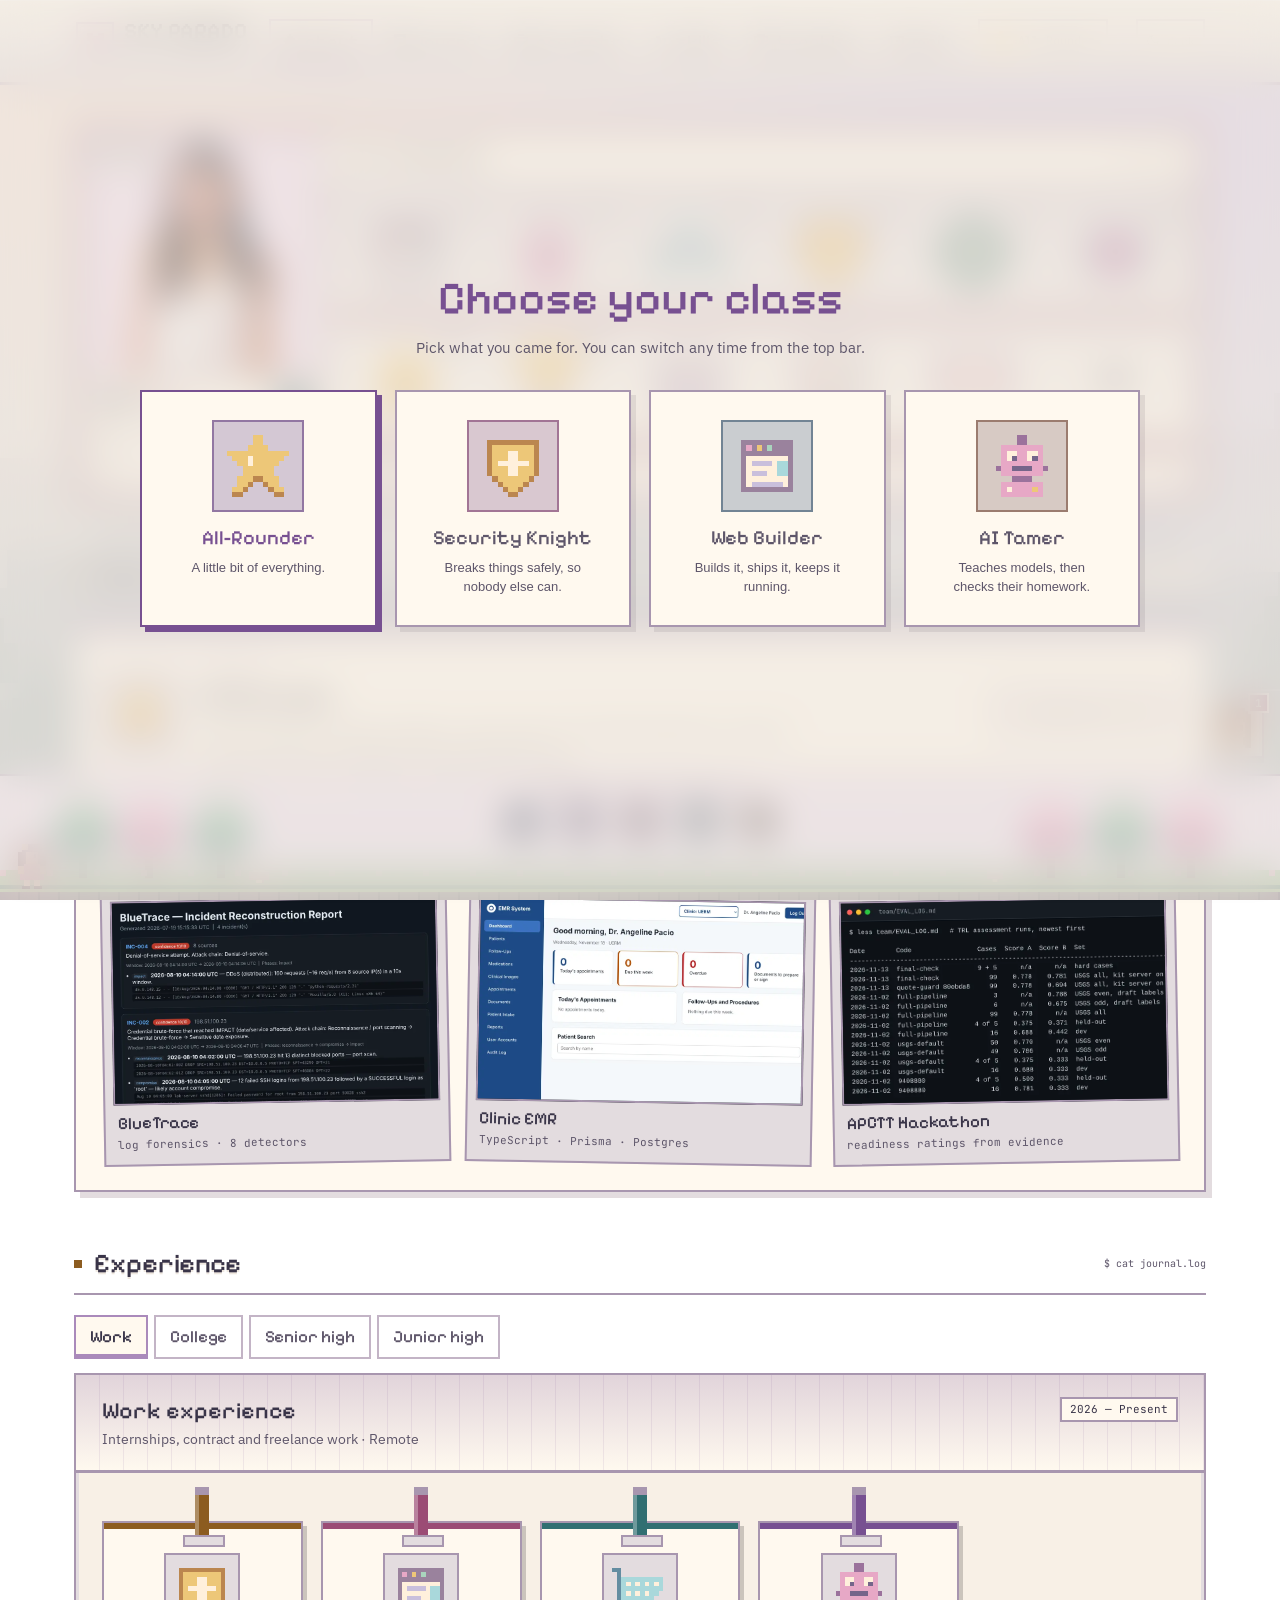
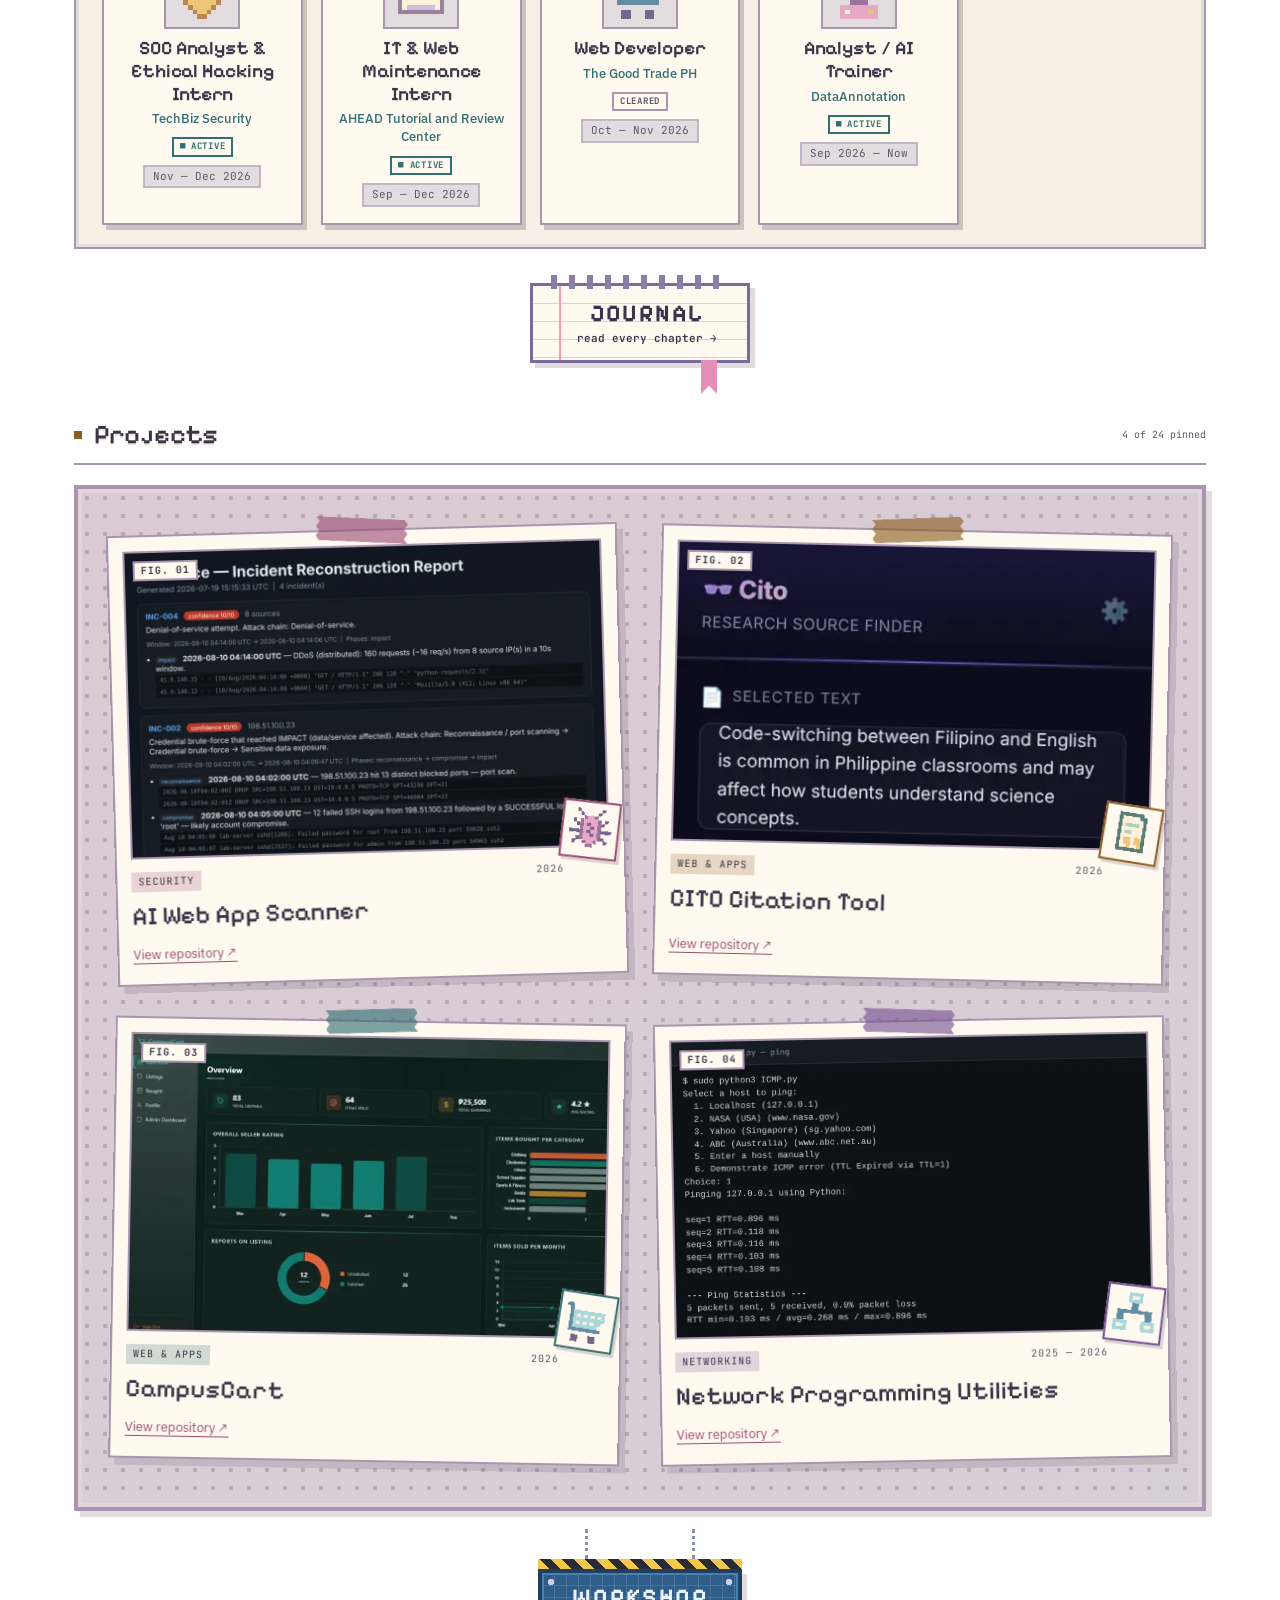
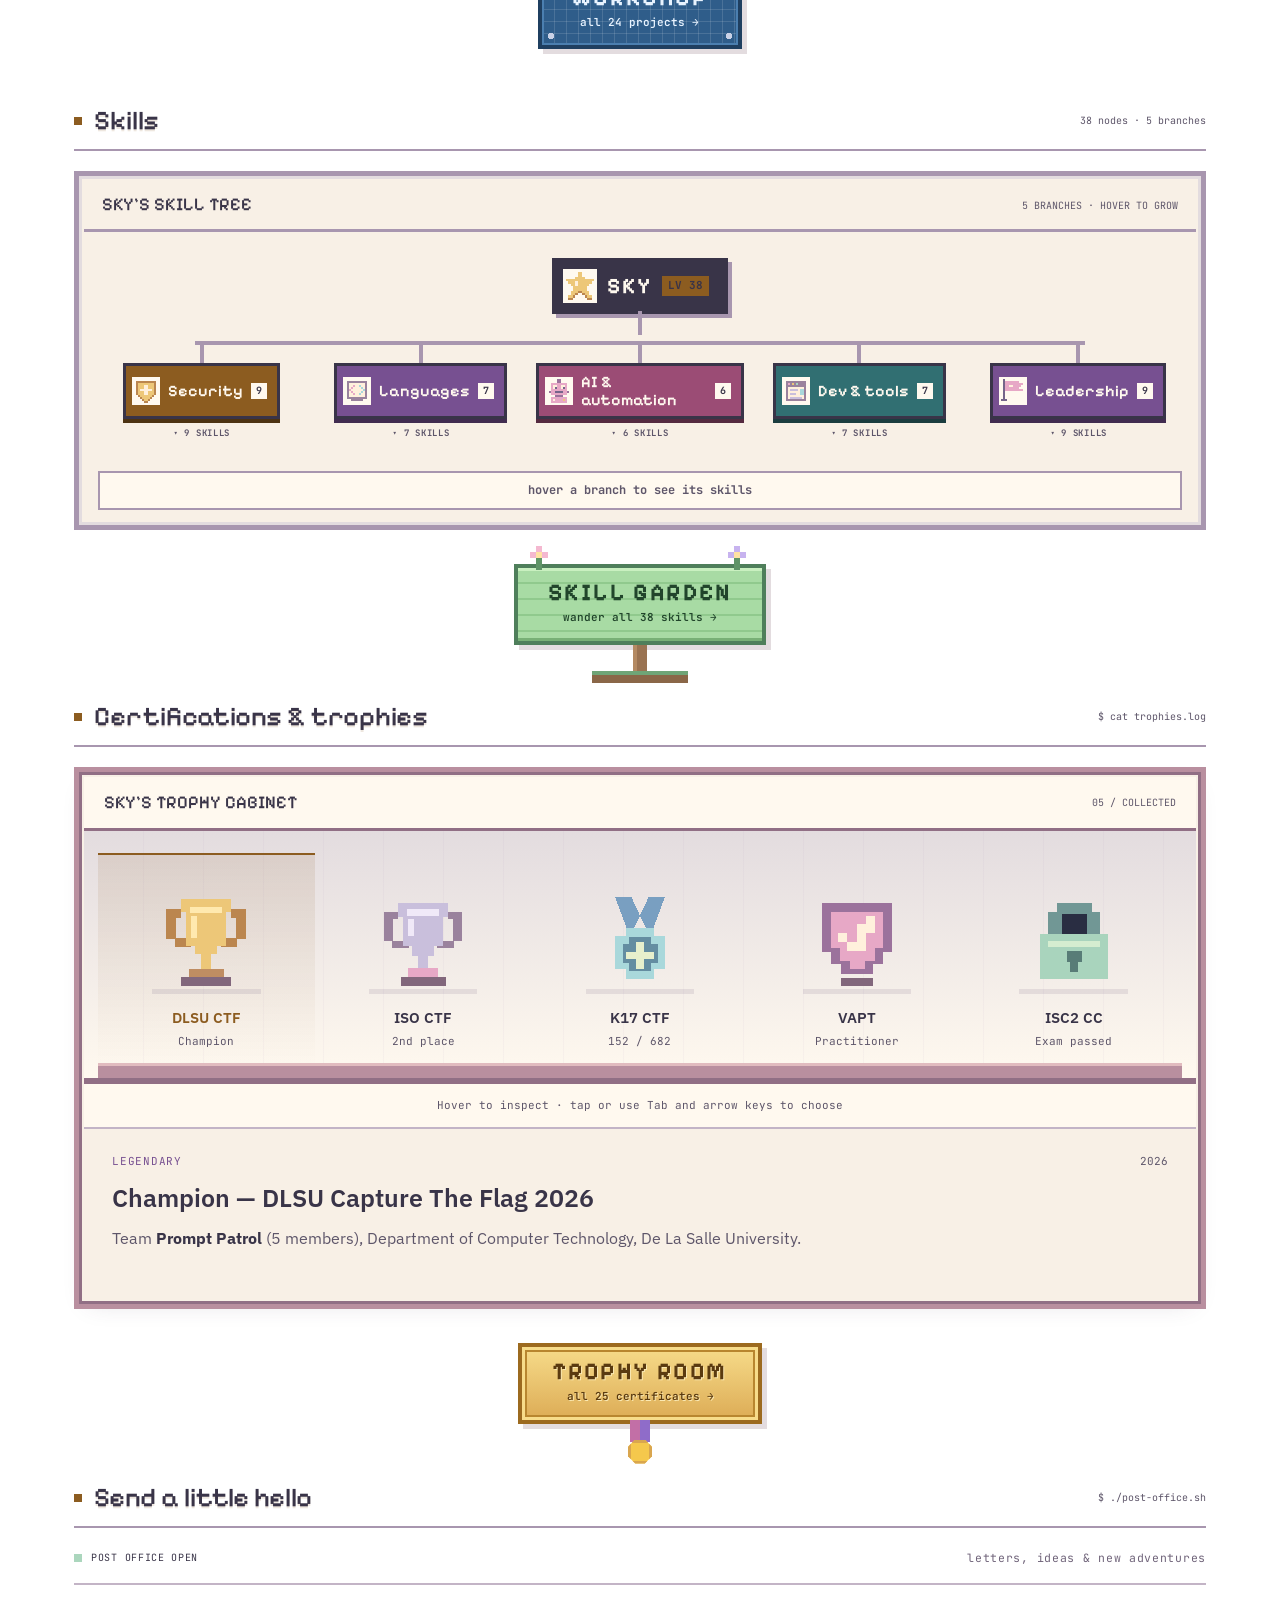
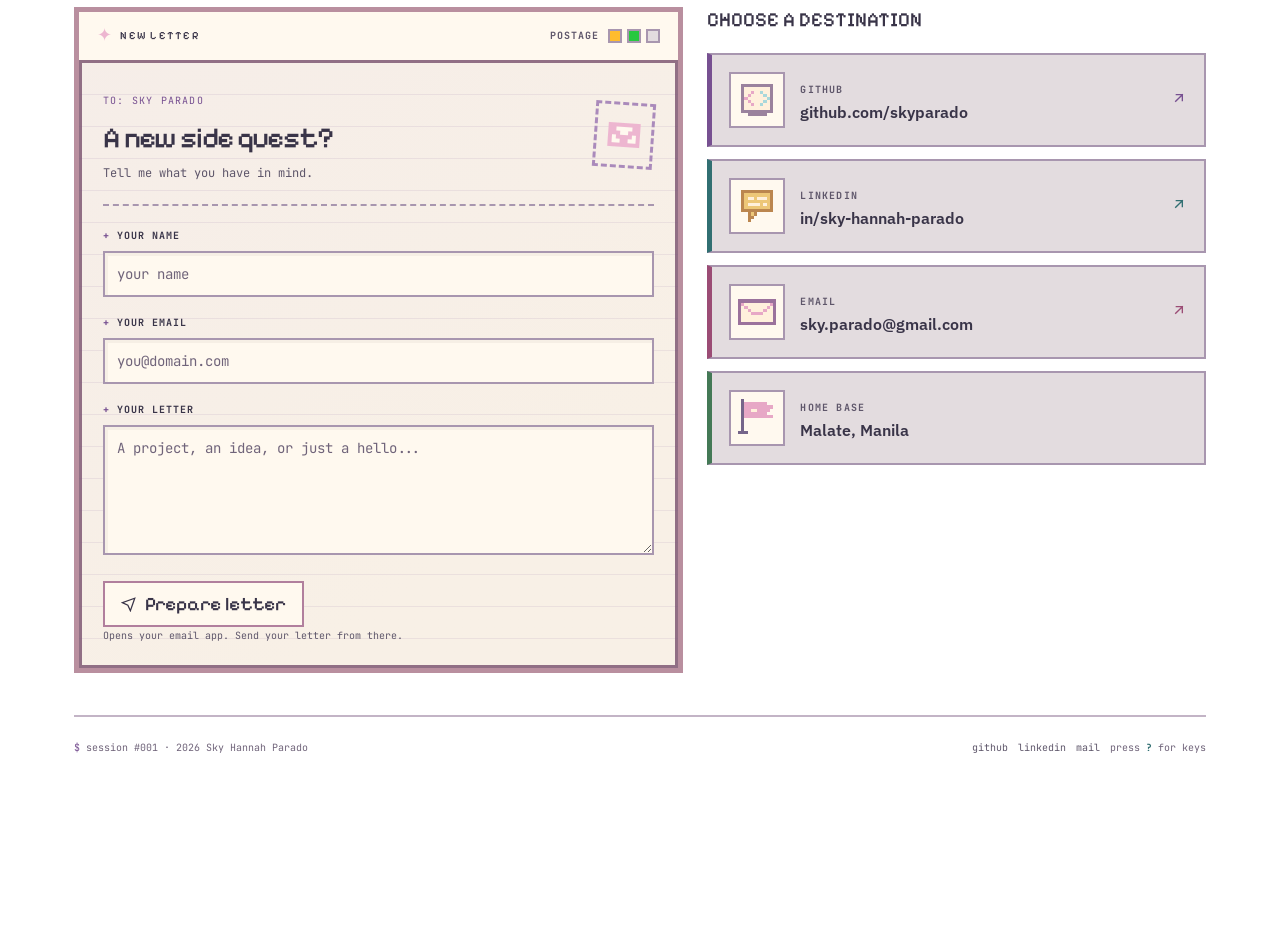
==== commit 8978dc0c: "Hide the pixel world as a secret: Konami code or five logo taps, with a footer door once found" ====
--- a/index.html
+++ b/index.html
@@ -399,6 +399,6 @@
 <script src="js/one.js"></script>
 <script src="js/post.js"></script>
 <script src="js/classes.js?v=8"></script>
-<script src="js/guide.js?v=9"></script>
+<script src="js/guide.js?v=10"></script>
 </body>
 </html>
--- a/css/quest.css
+++ b/css/quest.css
@@ -247,3 +247,6 @@
 .pixel-post div.chan:hover{transform:none;box-shadow:none}
 .pixel-post a.chan:focus-visible{outline:2px dashed var(--accent);outline-offset:4px}
 @media(max-width:480px){.pixel-post .term-body{padding:18px}.pixel-post .post-status{flex-wrap:wrap;gap:10px}.pixel-post .post-status .out{margin-left:0;width:100%}.pixel-post .chan{padding:13px}.post-stamp{width:48px;height:54px}.post-letter-head h2{font-size:18px}}
+/* footer door to the secret world, shown only after it has been found */
+.secret-door{display:block;margin:3px auto 0;padding:0;border:0;background:none;cursor:pointer;font:600 10px/1.4 "JetBrains Mono",monospace;color:var(--amber);text-decoration:underline dotted;text-underline-offset:3px}
+.secret-door:hover,.secret-door:focus-visible{color:var(--accent)}
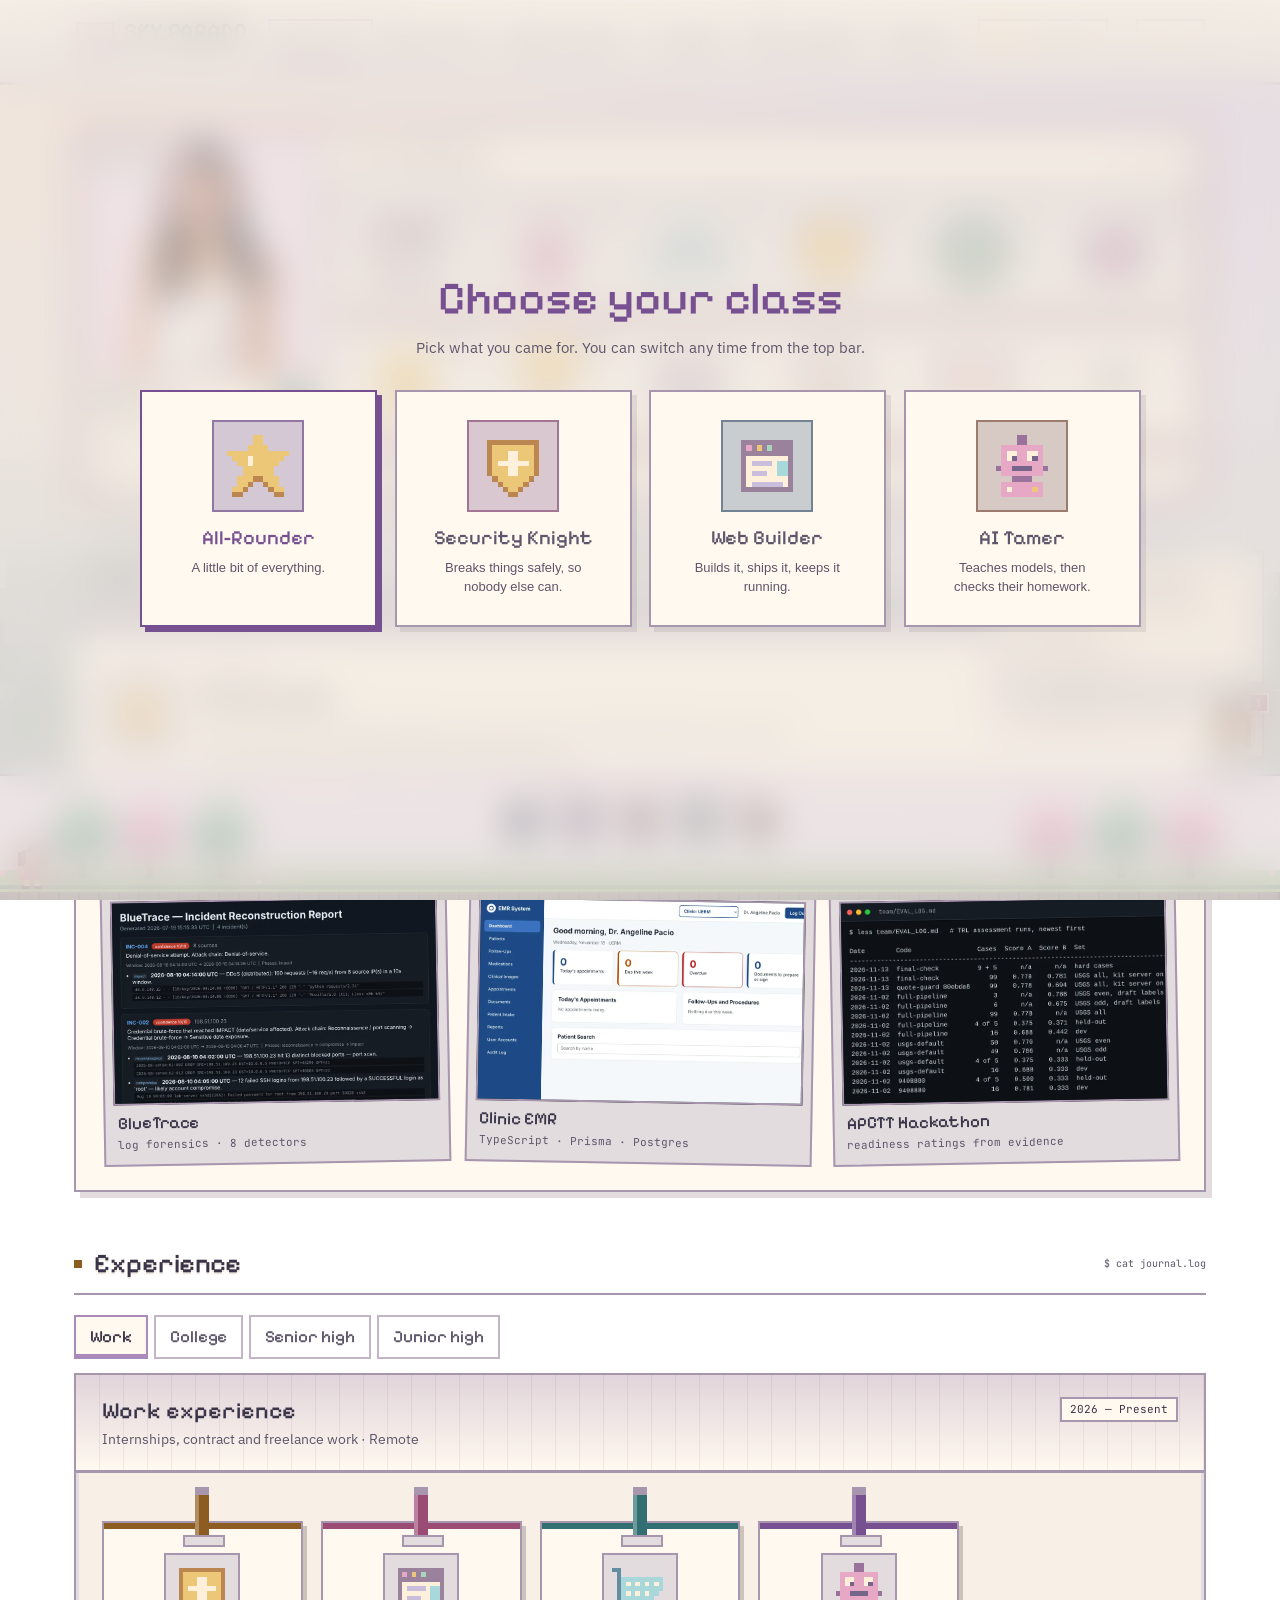
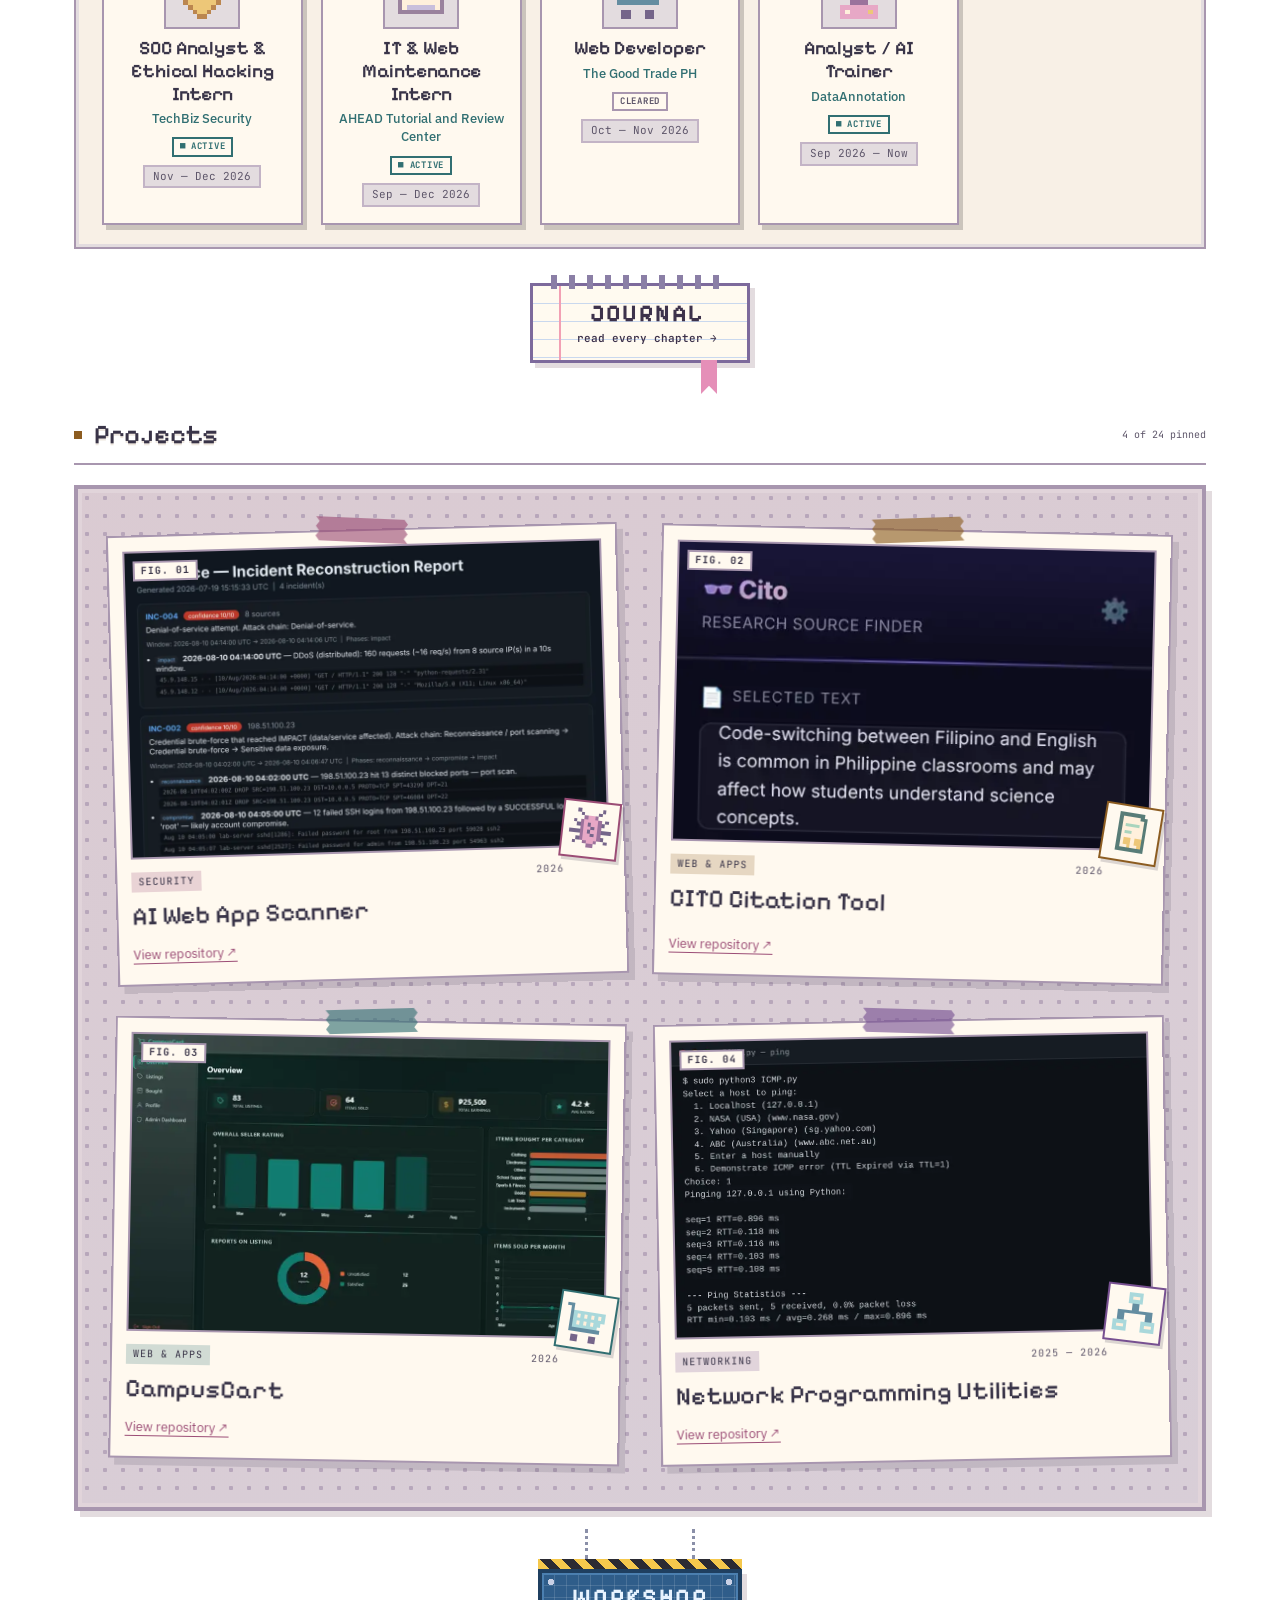
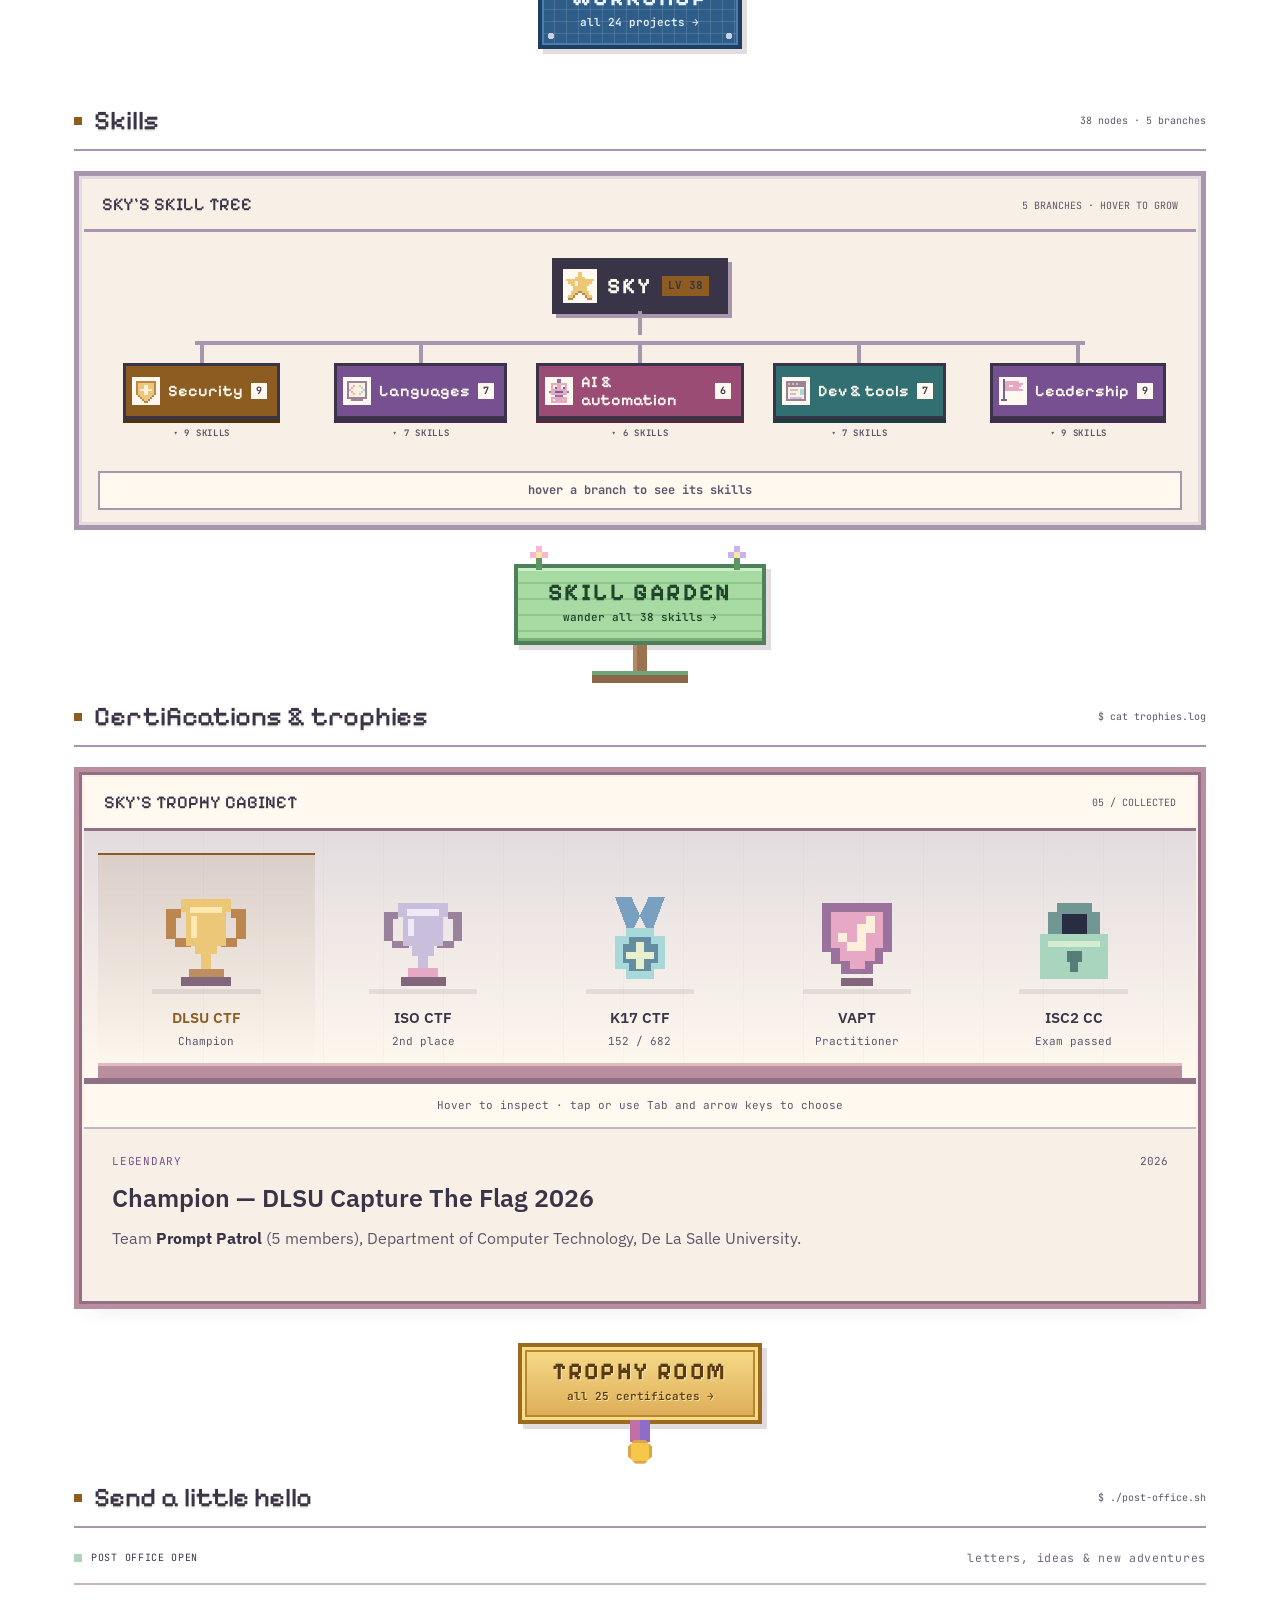
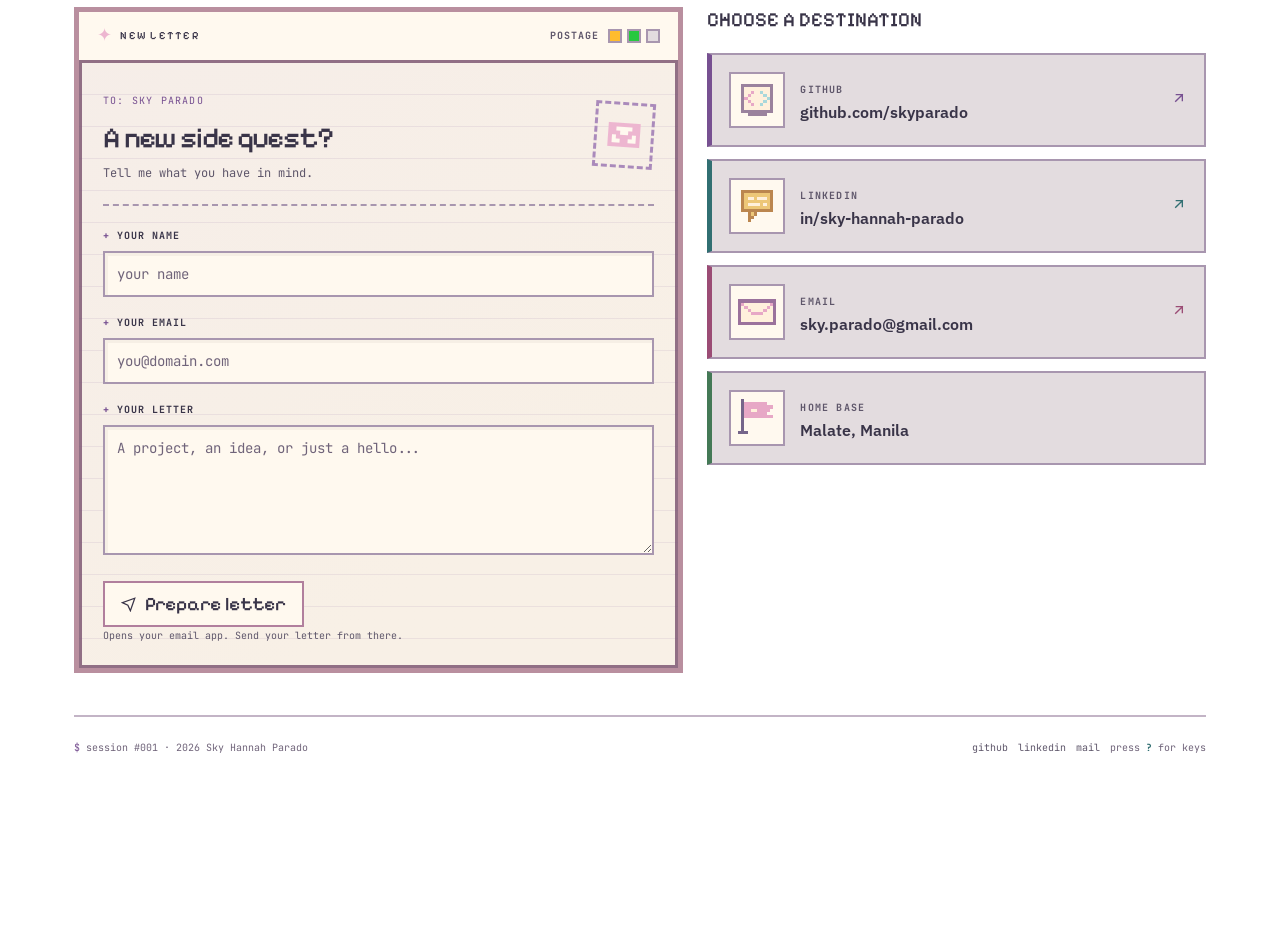
==== commit e94b7990: "Add site-wide motion: page enter/leave, scroll pop-ins, class picker ceremony" ====
--- a/index.html
+++ b/index.html
@@ -15,6 +15,7 @@
 <link rel="stylesheet" href="css/trophies.css">
 <link rel="stylesheet" href="css/post.css">
 <link rel="stylesheet" href="css/one.css?v=23">
+<link rel="stylesheet" href="css/motion.css">
 <link rel="stylesheet" href="css/guide.css?v=5">
 <link rel="icon" href="data:image/svg+xml,<svg xmlns='http://www.w3.org/2000/svg' viewBox='0 0 100 100'><text y='.9em' font-size='90'>⌘</text></svg>">
 </head>
@@ -398,7 +399,8 @@
 <script src="js/items.js"></script>
 <script src="js/one.js"></script>
 <script src="js/post.js"></script>
-<script src="js/classes.js?v=8"></script>
+<script src="js/classes.js?v=9"></script>
 <script src="js/guide.js?v=10"></script>
+<script src="js/motion.js"></script>
 </body>
 </html>
--- a/css/motion.css
+++ b/css/motion.css
@@ -0,0 +1,46 @@
+/* Shared motion for every page: the page arriving and leaving, blocks popping in as they
+   scroll into view, and the class picker's little ceremony. Stepped timing keeps the pixel feel.
+   Uses the `translate` property (not `transform`) so tilted cards and hover effects keep theirs.
+   Everything here is off for visitors who ask for reduced motion. */
+@media (prefers-reduced-motion:no-preference){
+  /* arriving: the nav drops in, then the page rises */
+  .nav{animation:mNavIn .45s steps(5,end) both}
+  main{animation:mPageIn .55s steps(6,end) .08s both}
+  main.m-enter{animation:mPageIn2 .55s steps(6,end) both}
+  @keyframes mNavIn{from{opacity:0;translate:0 -18px}}
+  @keyframes mPageIn{from{opacity:0;translate:0 22px}}
+  @keyframes mPageIn2{from{opacity:0;translate:0 22px}}
+
+  /* leaving for another page of the site */
+  html.m-leave .nav,html.m-leave main{opacity:0;translate:0 -10px;transition:opacity .2s steps(3,end),translate .2s steps(3,end)}
+
+  /* blocks pop in, one after another, as they scroll into view (motion.js sets --m-d) */
+  .m-pop{opacity:0;translate:0 18px}
+  .m-pop.m-in{opacity:1;translate:none;transition:opacity .45s steps(5,end) var(--m-d,0s),translate .45s steps(5,end) var(--m-d,0s)}
+
+  /* items that appear when the class changes */
+  .m-swap{animation:mSwap .45s steps(5,end) both}
+  @keyframes mSwap{from{opacity:0;translate:0 14px}}
+
+  /* class picker: cards deal in, the chosen one bounces, then the screen lifts away */
+  .cls-gate:not([hidden]) .cls-gate-box h2{animation:mPop .4s steps(4,end) both}
+  .cls-gate:not([hidden]) .cls-gate-sub{animation:mPop .4s steps(4,end) .08s both}
+  .cls-gate:not([hidden]) .cls-card{animation:mDeal .45s steps(5,end) both}
+  .cls-gate:not([hidden]) .cls-card:nth-child(1){animation-delay:.14s}
+  .cls-gate:not([hidden]) .cls-card:nth-child(2){animation-delay:.22s}
+  .cls-gate:not([hidden]) .cls-card:nth-child(3){animation-delay:.3s}
+  .cls-gate:not([hidden]) .cls-card:nth-child(4){animation-delay:.38s}
+  .cls-gate .cls-card.is-picked{animation:mPick .4s steps(4,end) both}
+  .cls-gate.is-picking .cls-card:not(.is-picked){opacity:.35;transition:opacity .2s steps(2,end)}
+  .cls-gate.is-leaving{animation:mGateOut .3s steps(4,end) both}
+  @keyframes mPop{from{opacity:0;scale:.9}}
+  @keyframes mDeal{from{opacity:0;translate:0 26px;rotate:-4deg}}
+  @keyframes mPick{40%{scale:1.08;rotate:-2deg}70%{scale:.97}}
+  @keyframes mGateOut{to{opacity:0;scale:1.04}}
+
+  /* little presses on buttons */
+  :is(.btn,.quest-button,.cls-change,.cls-switch,.theme-btn,.one-tabs [role="tab"],.project-filters button,.secret-door):active{translate:0 2px}
+
+  /* the secret world pops open */
+  dialog.quest-dialog[open]{animation:mPop .4s steps(4,end) both}
+}
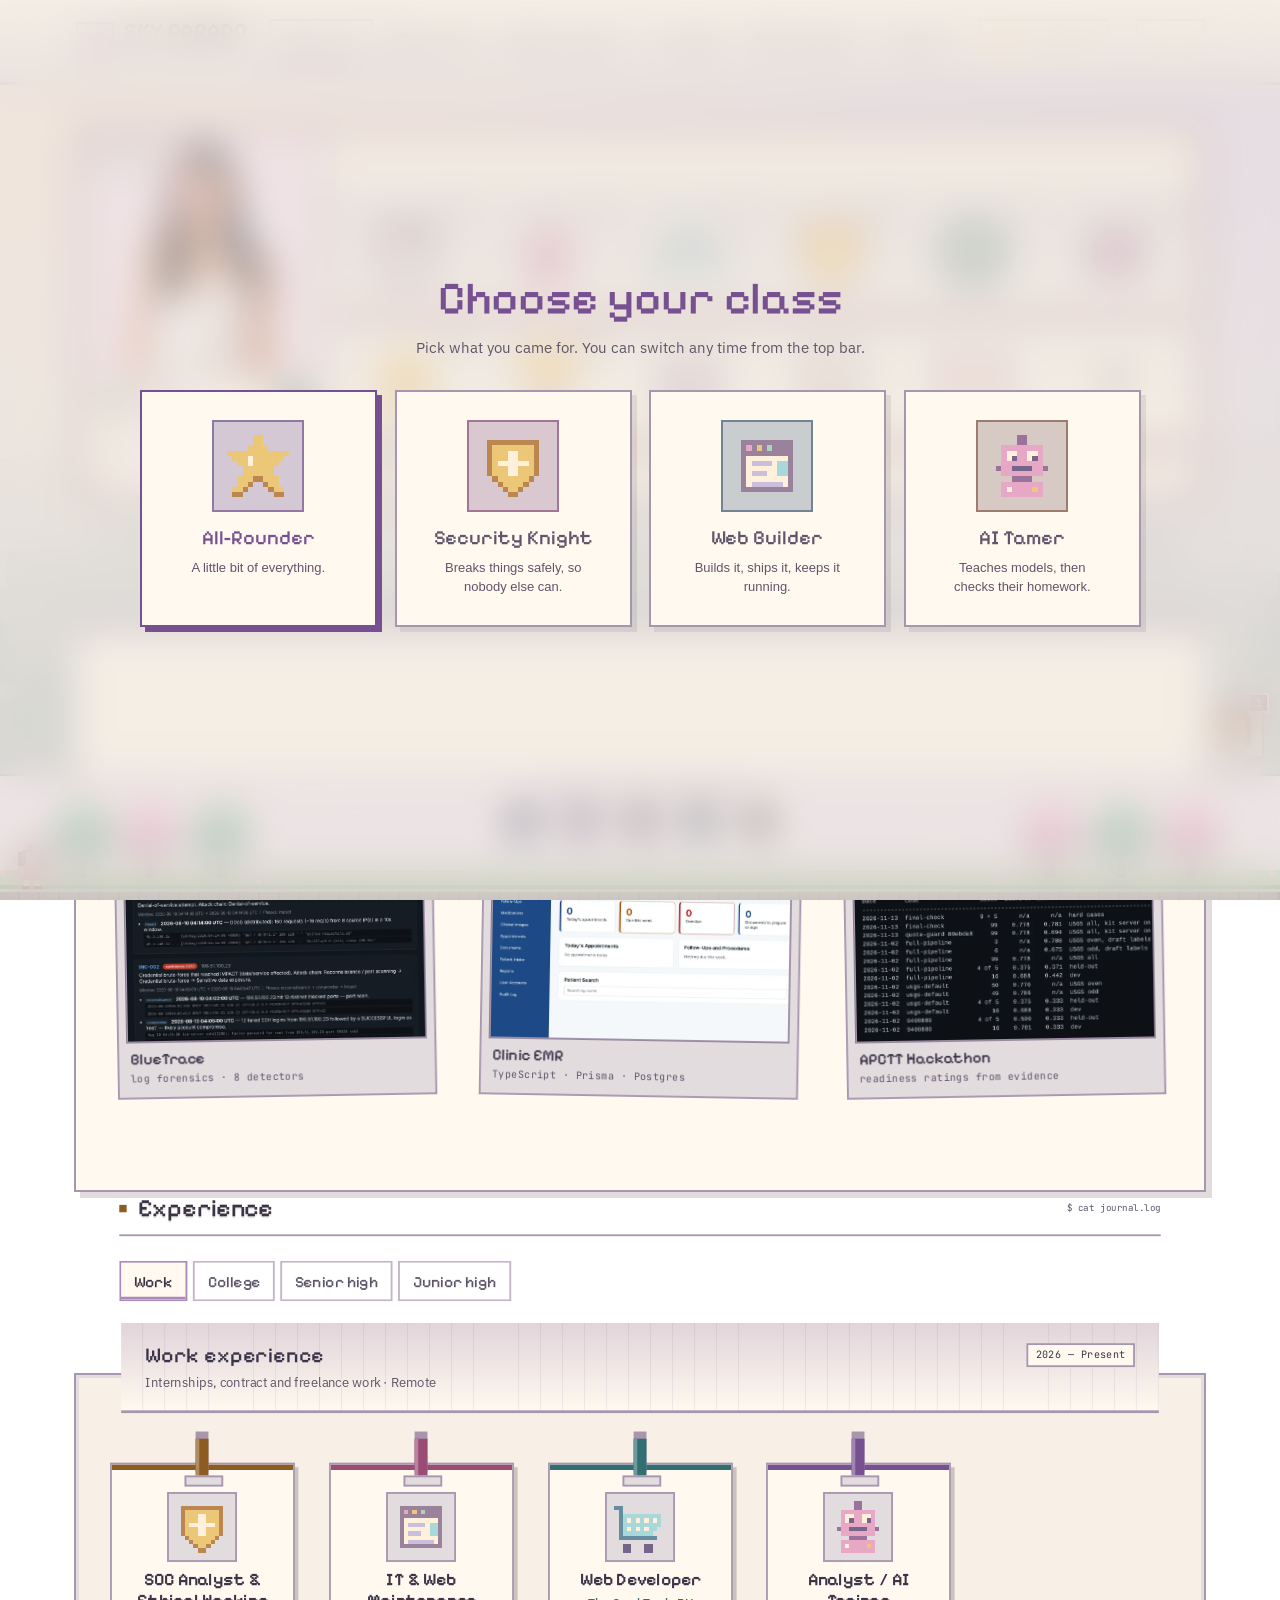
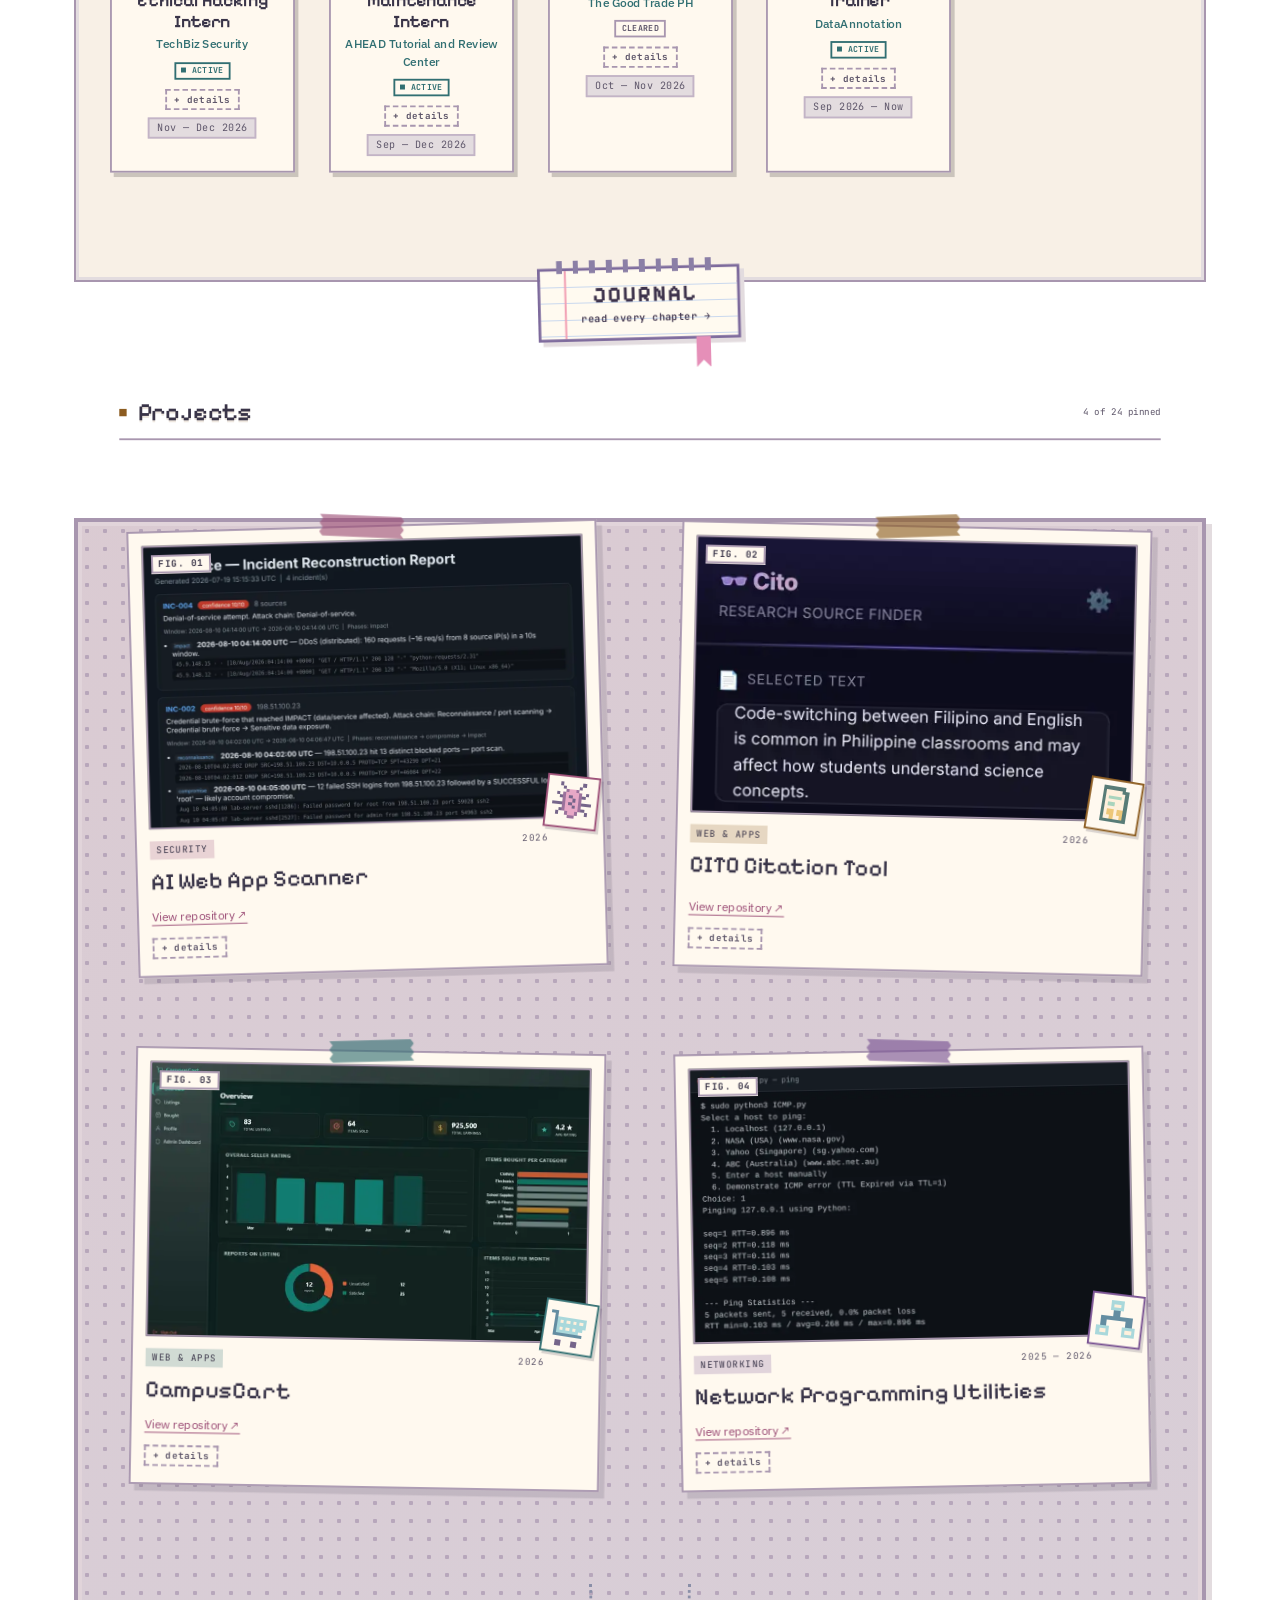
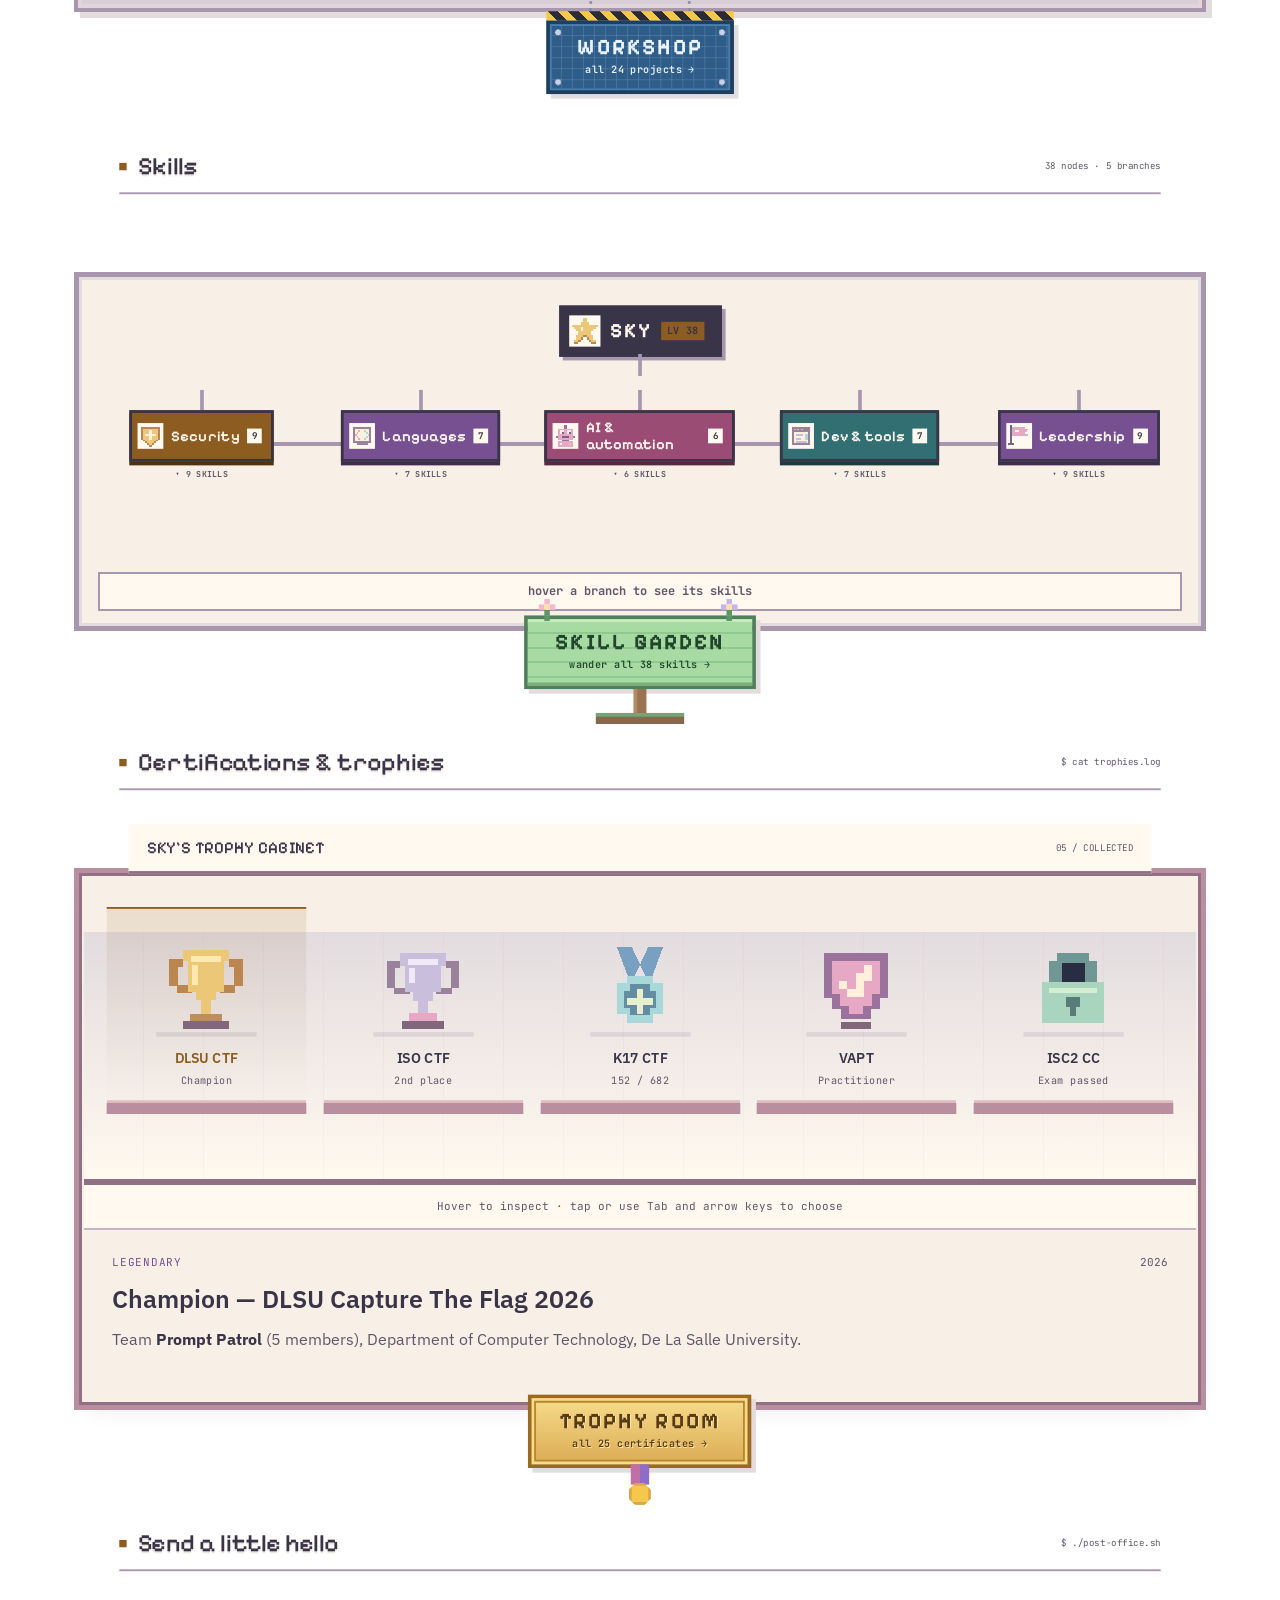
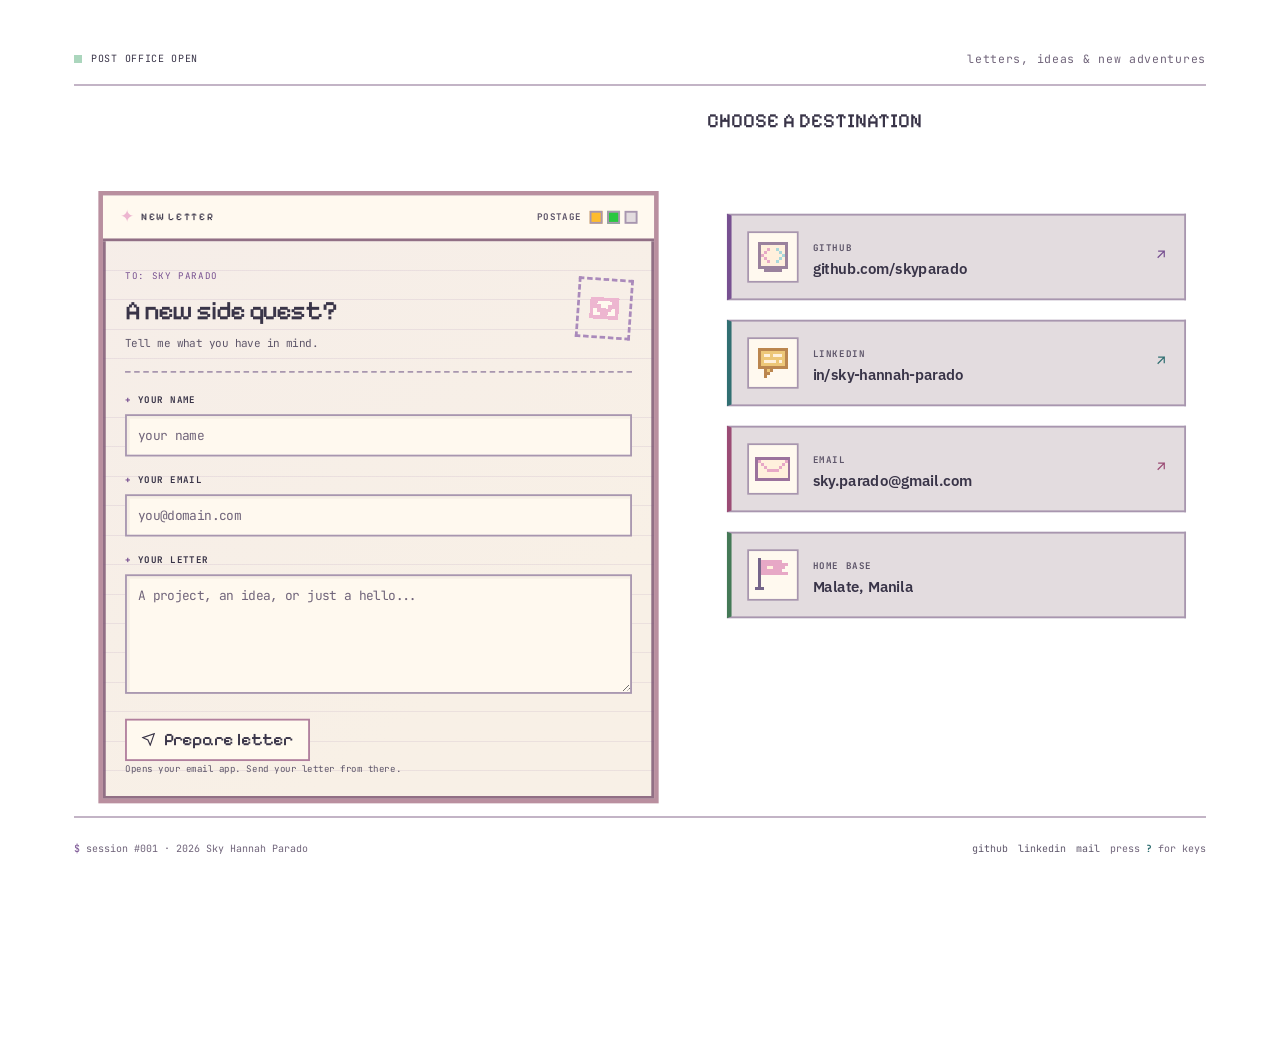
==== commit 46790c20: "Zoom-in detail view with blurred background; stronger, replaying scroll entrances" ====
--- a/index.html
+++ b/index.html
@@ -14,7 +14,8 @@
 <link rel="stylesheet" href="css/home.css">
 <link rel="stylesheet" href="css/trophies.css">
 <link rel="stylesheet" href="css/post.css">
-<link rel="stylesheet" href="css/one.css?v=23">
+<link rel="stylesheet" href="css/one.css?v=25">
+<link rel="stylesheet" href="css/zoom.css">
 <link rel="stylesheet" href="css/motion.css">
 <link rel="stylesheet" href="css/guide.css?v=5">
 <link rel="icon" href="data:image/svg+xml,<svg xmlns='http://www.w3.org/2000/svg' viewBox='0 0 100 100'><text y='.9em' font-size='90'>⌘</text></svg>">
@@ -401,6 +402,7 @@
 <script src="js/post.js"></script>
 <script src="js/classes.js?v=9"></script>
 <script src="js/guide.js?v=10"></script>
+<script src="js/zoom.js"></script>
 <script src="js/motion.js"></script>
 </body>
 </html>
--- a/css/one.css
+++ b/css/one.css
@@ -303,25 +303,13 @@
 .one-note{margin:0;font-size:12px;color:var(--fg-dim)}
 .one-note.is-error{color:var(--red)}
 
-/* ---------- words on hover: descriptions pop out under the card ---------- */
+/* details open in the zoom view (css/zoom.css, js/zoom.js); tags still wiggle on hover */
 @media (hover:hover){
-  .one-proj,.one-timeline>li{position:relative}
-  /* lift the hovered card above its neighbours so the pop-out isn't covered by the next card */
-  .one-proj:hover,.one-proj:focus-within,.one-timeline>li:hover{z-index:5}
-  .one-desc,.one-timeline>li ul{
-    display:none;position:absolute;z-index:5;top:100%;left:-2px;right:-2px;margin:0;padding:14px 22px 18px;
-    background:var(--panel);border:2px solid var(--accent);border-top:2px dashed var(--line-2);box-shadow:5px 5px 0 var(--bg-2)}
-  .one-timeline>li ul{top:calc(100% - 2px);border-top-style:solid}
-  .one-proj:hover>.one-desc,.one-proj:focus-within>.one-desc,.one-timeline>li:hover ul{display:grid;gap:10px}
-  .one-timeline>li{cursor:help}
   .one-tags li{transition:transform .15s steps(2,end),border-color .15s steps(2,end)}
   .one-tags li:hover{transform:translateY(-2px);border-color:var(--accent)}
 }
 
 /* ---------- reveal on scroll (stepped, to match the pixel feel) ---------- */
-.one-js .one-reveal{opacity:0;transform:translateY(12px);transition:opacity .4s steps(4,end),transform .4s steps(4,end)}
-.one-js .one-reveal.is-in{opacity:1;transform:none}
-@media (prefers-reduced-motion:reduce){.one-js .one-reveal{opacity:1;transform:none;transition:none}}
 
 /* ---------- responsive ---------- */
 @media (max-width:900px){
--- a/css/zoom.css
+++ b/css/zoom.css
@@ -0,0 +1,28 @@
+/* Zoom-in details (js/zoom.js): a card lifted to the centre over a blurred page. */
+html.zoom-open{overflow:hidden}
+.zoom{position:fixed;inset:0;z-index:2500;display:grid;place-items:center;padding:64px 16px 32px;overflow-y:auto;overscroll-behavior:contain;
+  background:color-mix(in srgb,var(--bg) 50%,transparent);-webkit-backdrop-filter:blur(10px) saturate(1.05);backdrop-filter:blur(10px) saturate(1.05)}
+.zoom-stage{width:min(620px,100%)}
+.zoom-x{position:fixed;top:16px;right:16px;z-index:1;width:46px;height:46px;border:2px solid var(--line-2);border-radius:0;background:var(--panel);color:var(--fg);
+  font:500 26px/1 var(--pixel-font);cursor:pointer;box-shadow:4px 4px 0 var(--bg-2)}
+.zoom-x:hover,.zoom-x:focus-visible{border-color:var(--accent);color:var(--accent);outline:none}
+
+/* the lifted copy: flat, full size, everything showing */
+.zoom-card{transform:none!important;rotate:none!important;translate:none!important;scale:none!important;animation:none!important;
+  visibility:visible!important;opacity:1!important;margin:0!important;cursor:auto!important;box-shadow:8px 10px 0 color-mix(in srgb,var(--fg) 18%,transparent)!important}
+.zoom-card .one-desc,.zoom-list .zoom-card>div>ul{display:grid!important;gap:10px;position:static!important;margin:6px 0 0!important;padding:0!important;border:0!important;box-shadow:none!important;background:none!important}
+.zoom-list .zoom-card>div>ul li{text-align:left}
+.zoom-card .work-details summary{display:none}
+.zoom-card .work-details[open]>div{padding-top:14px}
+.zoom-list{display:block!important;padding:0!important;margin:0!important}
+.zoom-list>li::before{display:none!important}
+.zoom-list>li{padding:34px 26px 24px!important}
+
+/* in place, details now live in the zoom view instead of popping out underneath */
+.one-desc,.one-timeline>li>div>ul{display:none!important}
+.zoom .zoom-card .one-desc,.zoom .zoom-list .zoom-card>div>ul{display:grid!important}
+:is(.one-proj,.one-timeline>li){cursor:zoom-in}
+.work-card .work-details summary{cursor:zoom-in}
+.zoom-hint{align-self:center;margin-top:2px;padding:2px 8px;border:2px dashed var(--line-2);font:700 10px/1.5 "JetBrains Mono",monospace;letter-spacing:.08em;color:var(--fg-dim);transition:color .15s steps(2,end),border-color .15s steps(2,end)}
+.one-proj .zoom-hint{align-self:flex-start}
+:is(.one-proj,.one-timeline>li):is(:hover,:focus-visible) .zoom-hint{border-color:var(--accent);color:var(--accent)}
--- a/css/motion.css
+++ b/css/motion.css
@@ -15,8 +15,10 @@
   html.m-leave .nav,html.m-leave main{opacity:0;translate:0 -10px;transition:opacity .2s steps(3,end),translate .2s steps(3,end)}
 
   /* blocks pop in, one after another, as they scroll into view (motion.js sets --m-d) */
-  .m-pop{opacity:0;translate:0 18px}
-  .m-pop.m-in{opacity:1;translate:none;transition:opacity .45s steps(5,end) var(--m-d,0s),translate .45s steps(5,end) var(--m-d,0s)}
+  .m-pop{opacity:0;translate:0 56px;scale:.92}
+  .m-pop.m-above{translate:0 -56px}
+  .m-pop.m-in{opacity:1;translate:none;scale:none;
+    transition:opacity .6s steps(6,end) var(--m-d,0s),translate .6s steps(6,end) var(--m-d,0s),scale .6s steps(6,end) var(--m-d,0s)}
 
   /* items that appear when the class changes */
   .m-swap{animation:mSwap .45s steps(5,end) both}
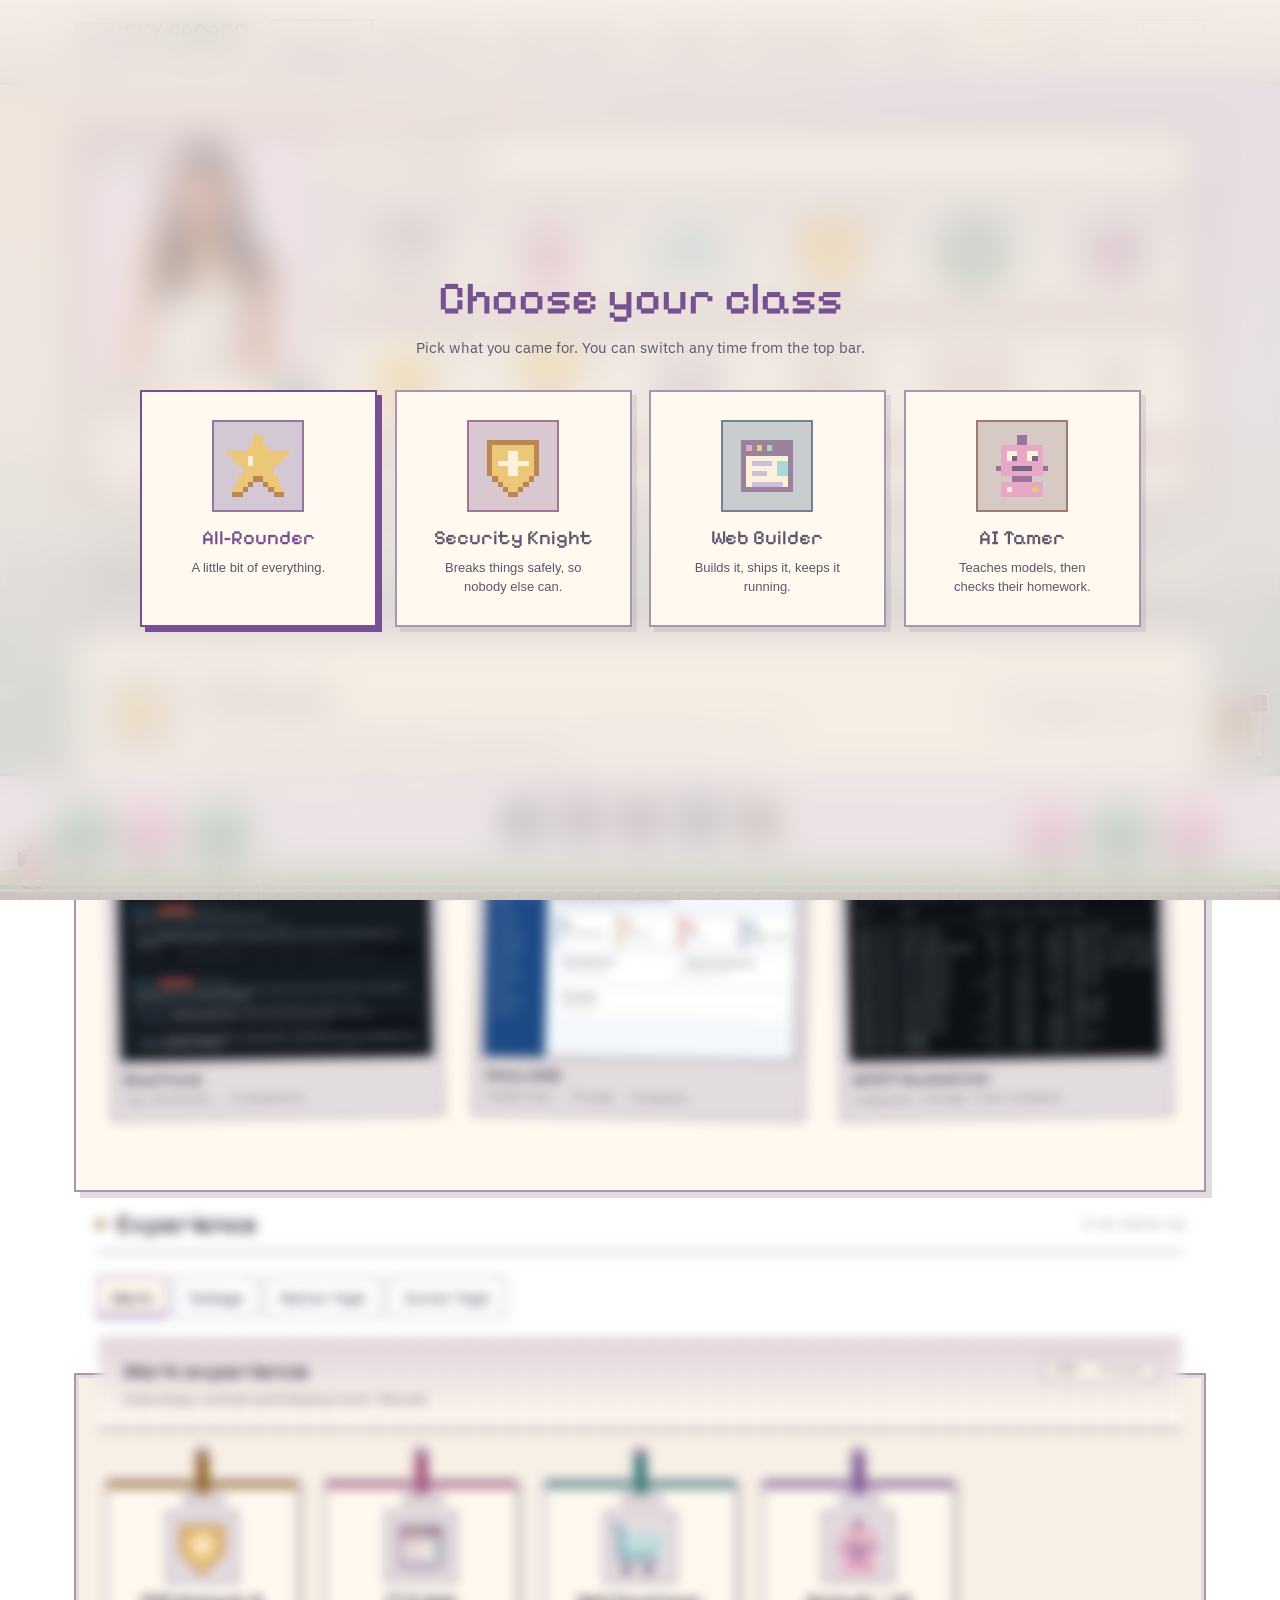
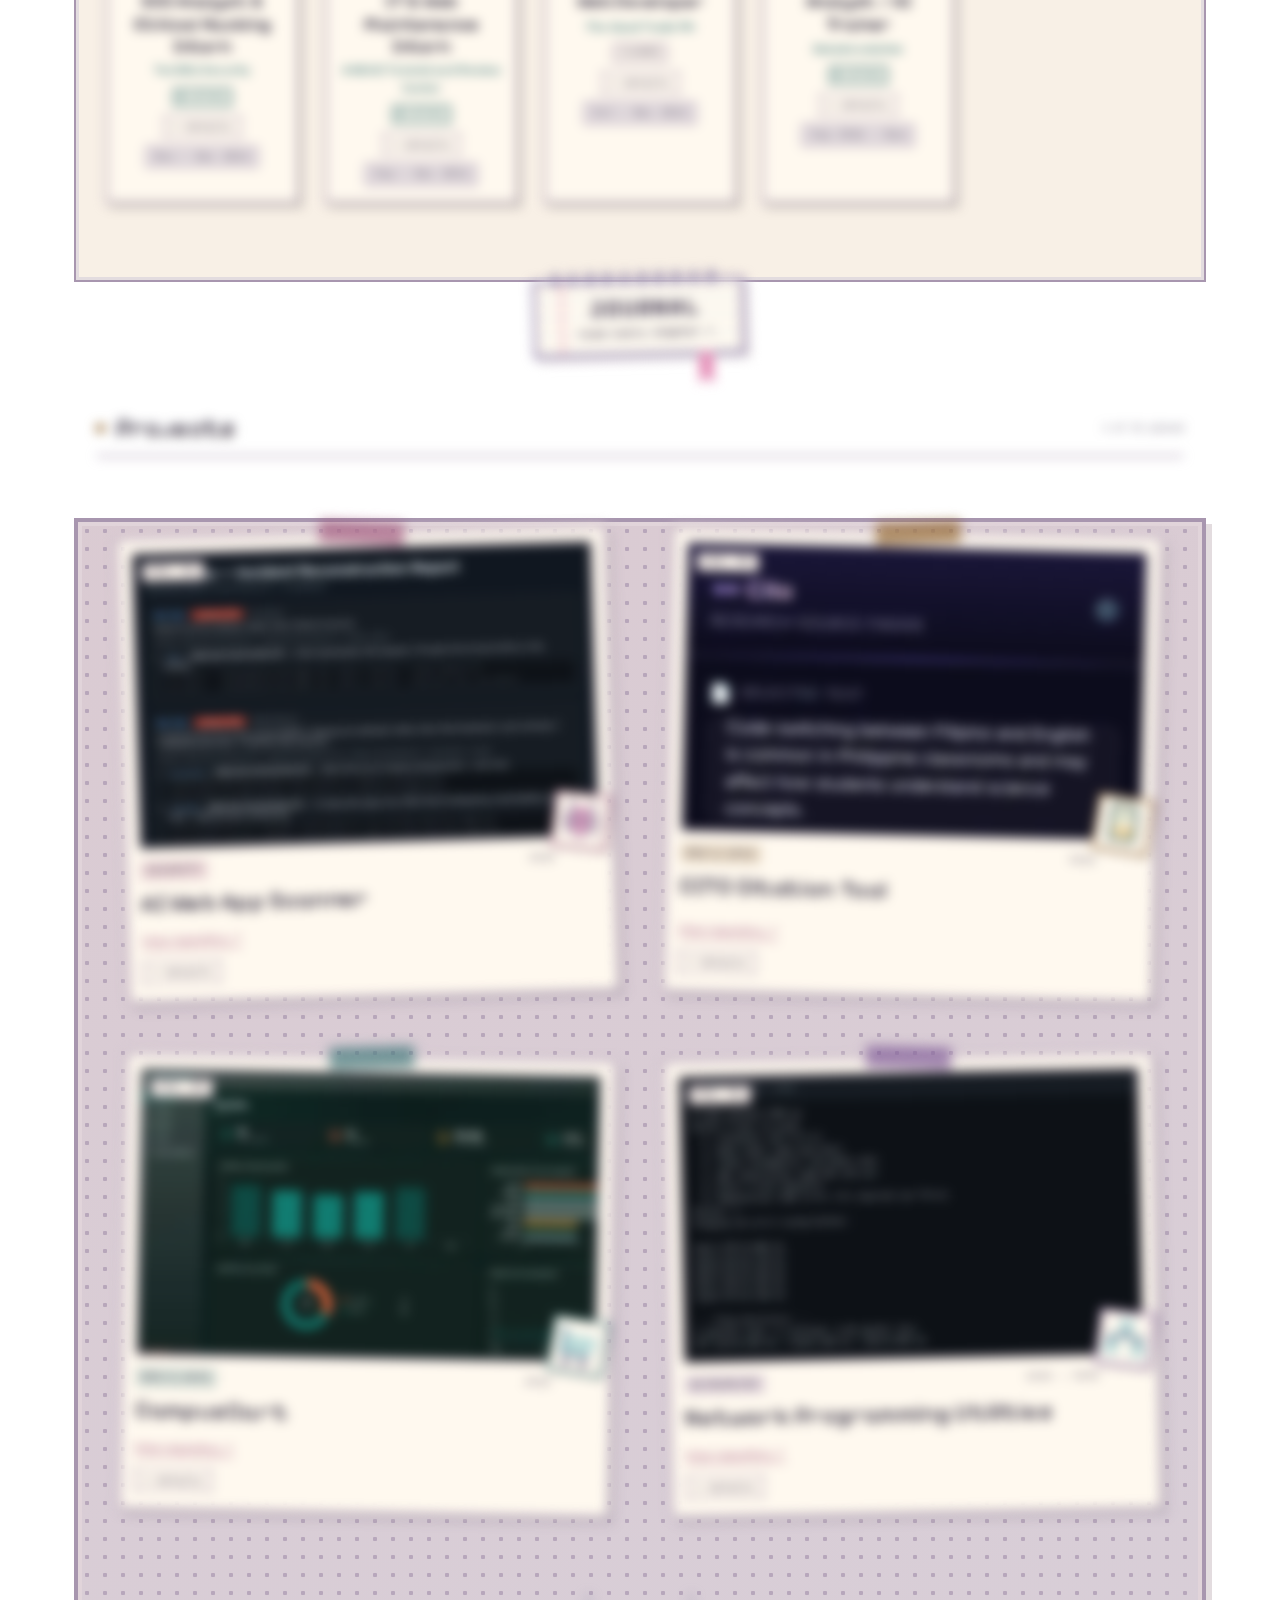
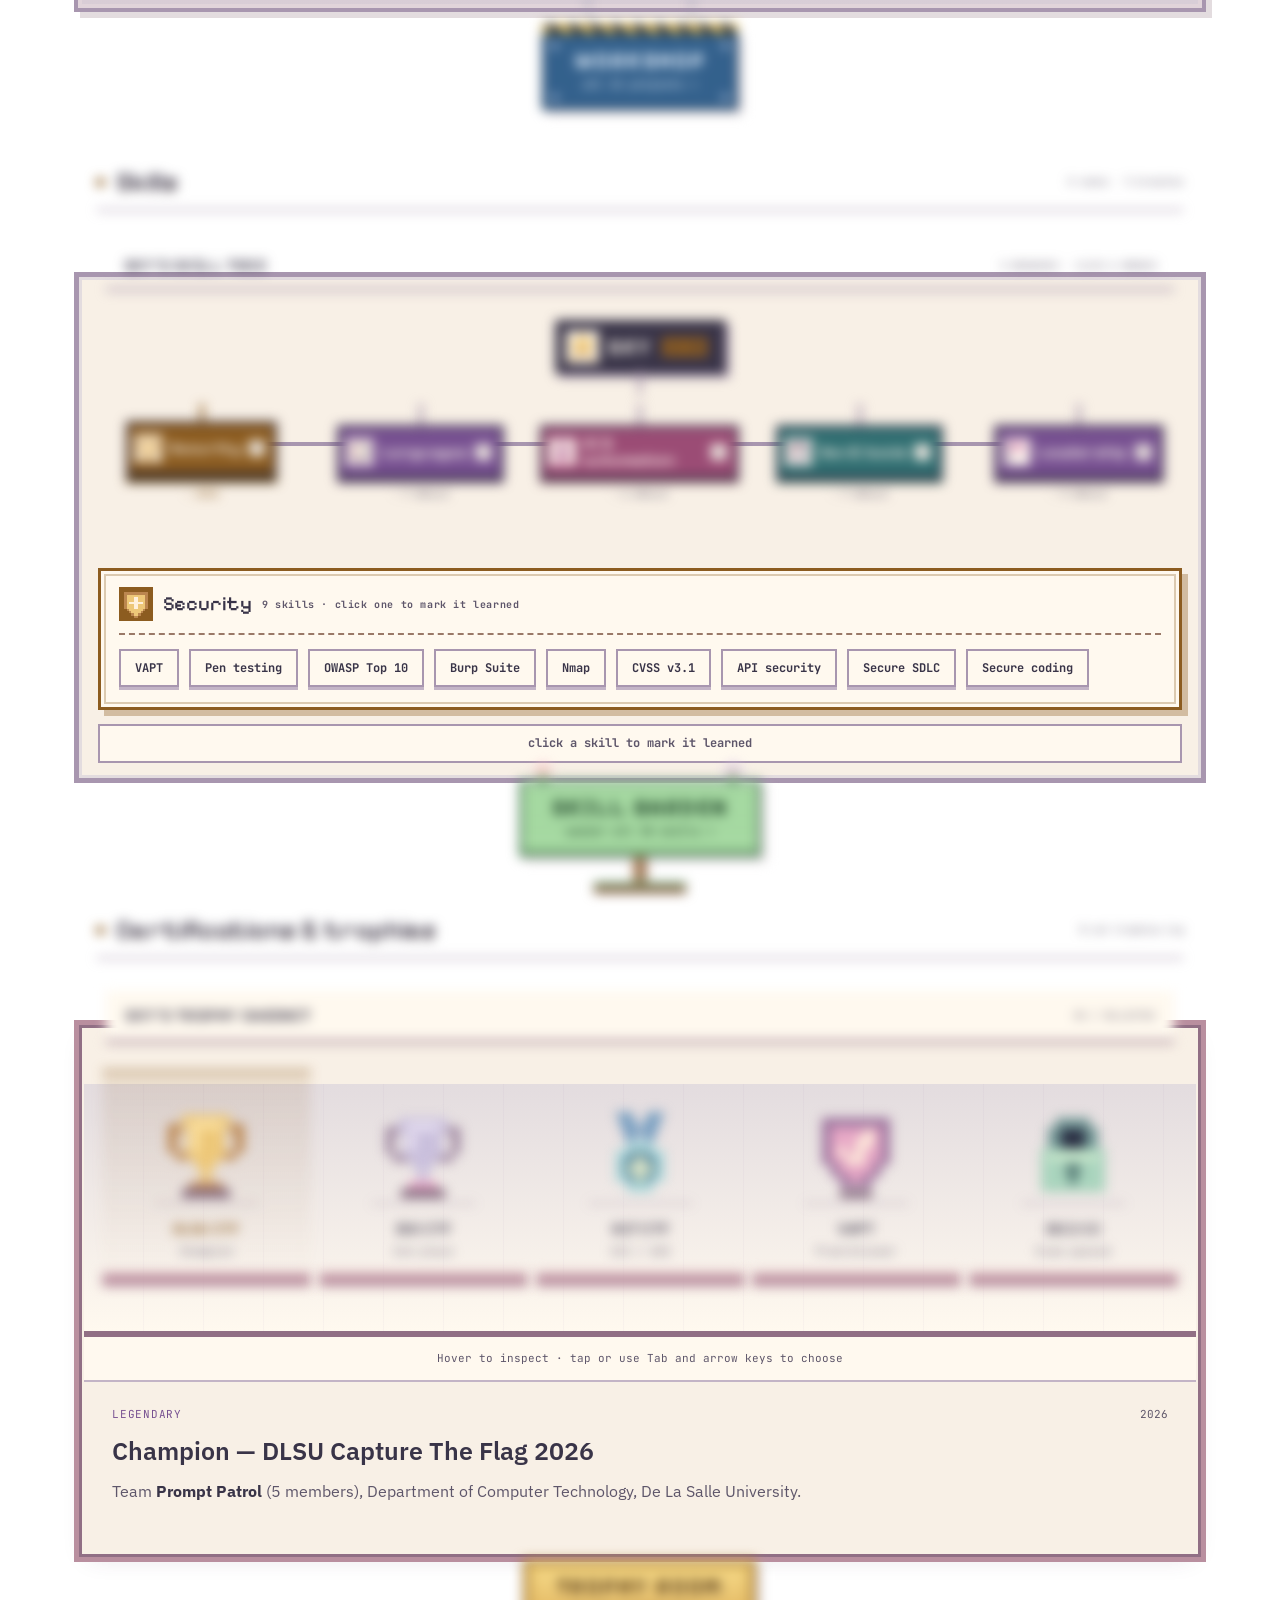
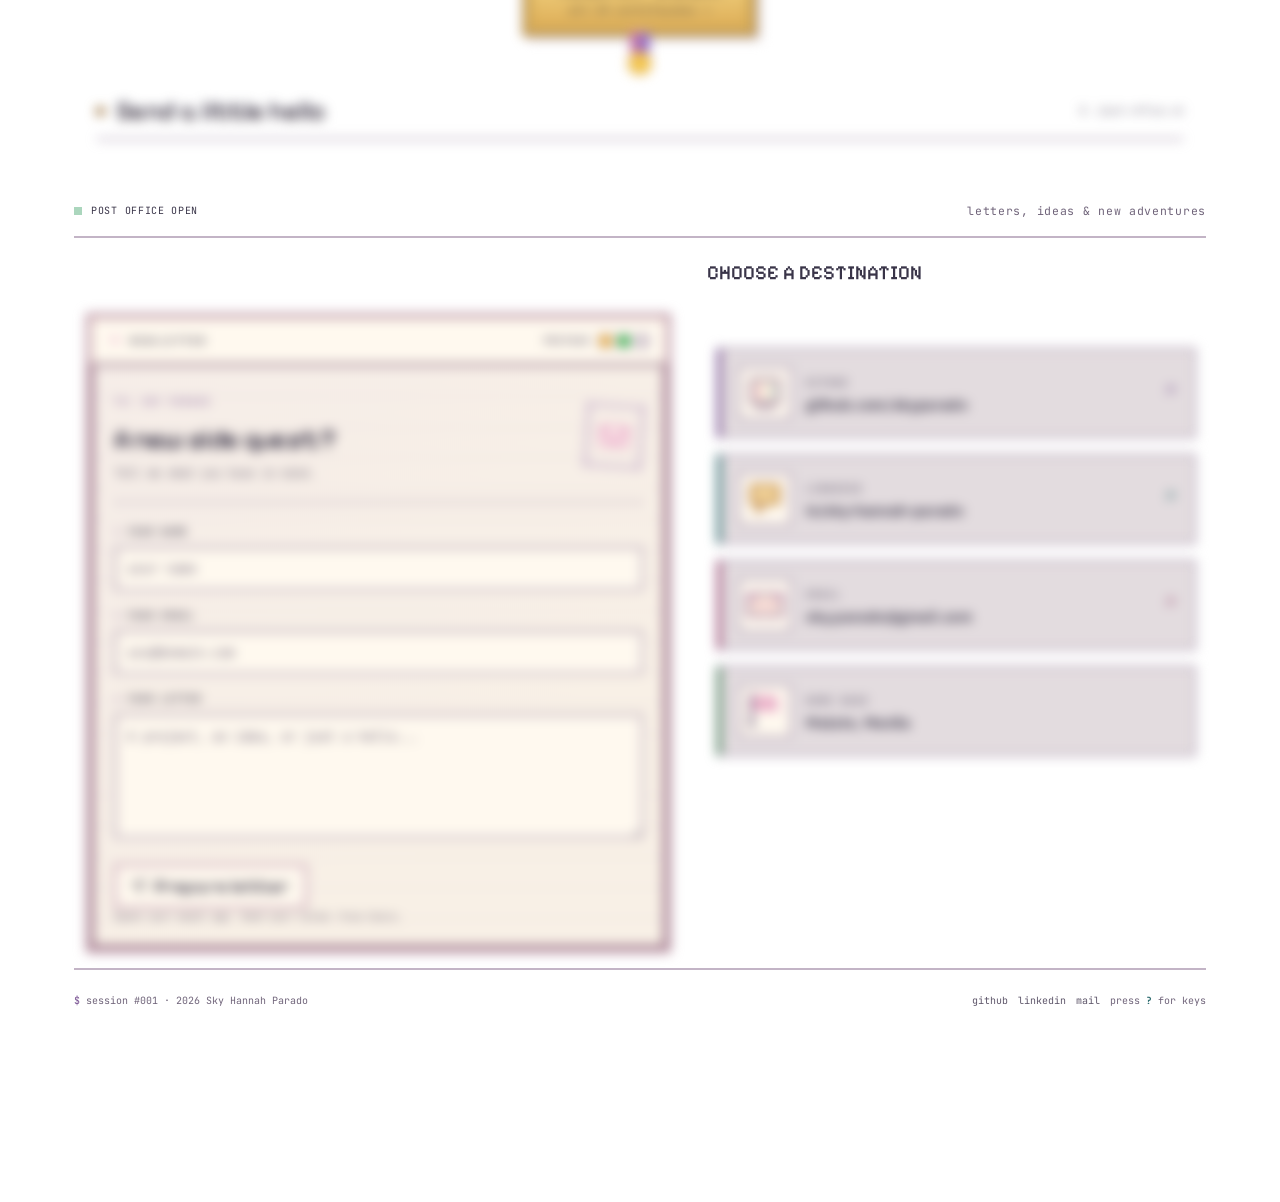
==== commit df3398a8: "Skill tree: show a branch's skills in a panel inside the tree instead of a drop-down" ====
--- a/index.html
+++ b/index.html
@@ -14,7 +14,7 @@
 <link rel="stylesheet" href="css/home.css">
 <link rel="stylesheet" href="css/trophies.css">
 <link rel="stylesheet" href="css/post.css">
-<link rel="stylesheet" href="css/one.css?v=25">
+<link rel="stylesheet" href="css/one.css?v=26">
 <link rel="stylesheet" href="css/zoom.css">
 <link rel="stylesheet" href="css/motion.css">
 <link rel="stylesheet" href="css/guide.css?v=5">
@@ -301,7 +301,7 @@
   <section class="one-sec" id="skills" aria-labelledby="skills-title">
     <div class="section-title"><h2 id="skills-title">Skills</h2><span class="one-cmd">38 nodes &middot; 5 branches</span></div>
     <div class="tree">
-      <div class="tree-top"><span>SKY'S SKILL TREE</span><span class="tree-count">5 BRANCHES &middot; HOVER TO GROW</span></div>
+      <div class="tree-top"><span>SKY'S SKILL TREE</span><span class="tree-count">5 BRANCHES &middot; CLICK A BRANCH</span></div>
       <div class="tree-core"><i data-item="star" aria-hidden="true"></i><b>SKY</b><span>LV 38</span></div>
       <div class="tree-branches">
         <section class="tree-br" data-show="all security web" aria-label="Security" data-hint="9 SKILLS"><h3 class="tree-root" tabindex="0"><i data-item="sec" aria-hidden="true"></i><span>Security</span><small>9</small></h3><ul><li><button type="button" class="tree-node" aria-pressed="false">VAPT</button></li><li><button type="button" class="tree-node" aria-pressed="false">Pen testing</button></li><li><button type="button" class="tree-node" aria-pressed="false">OWASP Top 10</button></li><li><button type="button" class="tree-node" aria-pressed="false">Burp Suite</button></li><li><button type="button" class="tree-node" aria-pressed="false">Nmap</button></li><li><button type="button" class="tree-node" aria-pressed="false">CVSS v3.1</button></li><li><button type="button" class="tree-node" aria-pressed="false">API security</button></li><li><button type="button" class="tree-node" aria-pressed="false">Secure SDLC</button></li><li><button type="button" class="tree-node" aria-pressed="false">Secure coding</button></li></ul></section>
@@ -310,7 +310,7 @@
         <section class="tree-br" aria-label="Dev &amp; tools" data-hint="7 SKILLS"><h3 class="tree-root" tabindex="0"><i data-item="web" aria-hidden="true"></i><span>Dev &amp; tools</span><small>7</small></h3><ul><li><button type="button" class="tree-node" aria-pressed="false">Full-stack web</button></li><li><button type="button" class="tree-node" aria-pressed="false">REST APIs</button></li><li><button type="button" class="tree-node" aria-pressed="false">Git / GitHub</button></li><li><button type="button" class="tree-node" aria-pressed="false">Figma</button></li><li><button type="button" class="tree-node" aria-pressed="false">WordPress</button></li><li><button type="button" class="tree-node" aria-pressed="false">Google Workspace</button></li><li><button type="button" class="tree-node" aria-pressed="false">TCP/IP &amp; sockets</button></li></ul></section>
         <section class="tree-br" data-show="all security" aria-label="Leadership" data-hint="9 SKILLS"><h3 class="tree-root" tabindex="0"><i data-item="flag" aria-hidden="true"></i><span>Leadership</span><small>9</small></h3><ul><li><button type="button" class="tree-node" aria-pressed="false">Team leadership</button></li><li><button type="button" class="tree-node" aria-pressed="false">Project management</button></li><li><button type="button" class="tree-node" aria-pressed="false">Stakeholders</button></li><li><button type="button" class="tree-node" aria-pressed="false">Corporate relations</button></li><li><button type="button" class="tree-node" aria-pressed="false">Event management</button></li><li><button type="button" class="tree-node" aria-pressed="false">Tech docs</button></li><li><button type="button" class="tree-node" aria-pressed="false">QA</button></li><li><button type="button" class="tree-node" aria-pressed="false">Debate</button></li><li><button type="button" class="tree-node" aria-pressed="false">Public speaking</button></li></ul></section>
       </div>
-      <p class="tree-bar" id="treeBar" role="status">hover a branch to see its skills</p>
+      <p class="tree-bar" id="treeBar" role="status">click a skill to mark it learned</p>
     </div>
     <a class="one-more is-garden" href="skills.html"><b>SKILL GARDEN</b><span>wander all 38 skills &rarr;</span></a>
   </section>
@@ -400,7 +400,7 @@
 <script src="js/items.js"></script>
 <script src="js/one.js"></script>
 <script src="js/post.js"></script>
-<script src="js/classes.js?v=9"></script>
+<script src="js/classes.js?v=10"></script>
 <script src="js/guide.js?v=10"></script>
 <script src="js/zoom.js"></script>
 <script src="js/motion.js"></script>
--- a/css/one.css
+++ b/css/one.css
@@ -202,34 +202,37 @@
   border:3px solid var(--fg);box-shadow:0 4px 0 color-mix(in srgb,var(--k) 55%,#000);font:600 16px/1.1 var(--pixel-font)}
 .tree-root [data-item]{flex:none;width:28px;padding:2px;background:var(--panel)}
 .tree-root small{padding:0 5px;background:var(--panel);color:var(--fg);font:700 10px/1.6 "JetBrains Mono",monospace}
-.tree-br ul{position:relative;list-style:none;margin:0;padding:18px 0 4px;display:flex;flex-direction:column;align-items:center;gap:10px;width:100%}
-.tree-br ul::before{content:"";position:absolute;top:0;bottom:22px;left:50%;width:4px;margin-left:-2px;background:var(--line-2)}
-.tree-br li{position:relative;z-index:1}
 .tree-node{min-height:34px;padding:5px 12px;cursor:pointer;border-radius:0;background:var(--panel);border:2px solid var(--line-2);color:var(--fg);
   font:700 11px/1.3 "JetBrains Mono",monospace;box-shadow:0 3px 0 var(--line);
   transition:transform .12s steps(2,end),background .12s steps(2,end),border-color .12s steps(2,end)}
 .tree-node:focus-visible{outline:3px solid var(--accent);outline-offset:3px}
-/* hovering a branch lights its wiring; hovering a node lights the node */
-.tree-br:hover::before,.tree-br:hover ul::before,.tree-br:focus-within::before,.tree-br:focus-within ul::before{background:var(--k)}
 .tree-node:hover,.tree-node:focus-visible{transform:scale(1.08);border-color:var(--k)}
 /* learned nodes stay lit */
 .tree-node[aria-pressed="true"]{background:var(--k);color:var(--panel);border-color:var(--fg);box-shadow:0 3px 0 color-mix(in srgb,var(--k) 55%,#000)}
 .tree-node[aria-pressed="true"]::after{content:" \2713"}
 .tree-bar{margin:14px 14px 10px;padding:9px 12px;background:var(--panel);border:2px solid var(--line-2);font:700 12px/1.4 "JetBrains Mono",monospace;color:var(--fg-dim);text-align:center}
-/* skills stay hidden until you hover (or tab into) a branch; they drop down over the page */
-@media (hover:hover){
-  .tree-branches{padding-bottom:18px}
-  .tree-br ul{display:none;position:absolute;z-index:6;top:78px;left:-6px;right:-6px;padding:18px 6px 12px;
-    background:var(--panel-2);border:2px solid var(--k);border-top:0;box-shadow:5px 6px 0 rgba(0,0,0,.18)}
-  .tree-br ul::before{bottom:30px}
-  .tree-br:hover ul,.tree-br:focus-within ul{display:flex;animation:tree-drop .3s steps(4,end)}
-  .tree-br:hover .tree-root,.tree-br:focus-within .tree-root{transform:translateY(-3px)}
-  .tree-root{cursor:pointer;transition:transform .12s steps(2,end)}
-  .tree-br::after{content:"\25BE  " attr(data-hint);display:block;margin-top:8px;font:700 9px/1.4 "JetBrains Mono",monospace;letter-spacing:.08em;color:var(--fg-dim)}
-  .tree-br:hover::after,.tree-br:focus-within::after{visibility:hidden}
-}
-@keyframes tree-drop{from{clip-path:inset(0 0 100% 0)}to{clip-path:inset(0 0 0 0)}}
-@media (prefers-reduced-motion:reduce){.tree-br ul{animation:none!important}}
+/* the open branch lifts and wires down to the skill panel */
+.tree-root{cursor:pointer;transition:translate .2s var(--m-ease,ease),box-shadow .2s}
+.tree-root:focus-visible{outline:3px solid var(--fg);outline-offset:3px}
+.tree-br:hover .tree-root{translate:0 -3px}
+.tree-br.is-open .tree-root{translate:0 -4px;box-shadow:0 8px 0 color-mix(in srgb,var(--k) 55%,#000)}
+.tree-br.is-open::before{background:var(--k)}
+.tree-br::after{content:"\25BE  " attr(data-hint);display:block;margin-top:10px;font:700 9px/1.4 "JetBrains Mono",monospace;letter-spacing:.08em;color:var(--fg-dim)}
+.tree-br.is-open::after{content:"\25B4  OPEN";color:var(--k)}
+.tree-panel{--k:var(--accent);margin:20px 14px 0;padding:16px 18px 20px;background:var(--panel);border:3px solid var(--k);
+  box-shadow:inset 0 0 0 3px var(--panel),inset 0 0 0 5px color-mix(in srgb,var(--k) 30%,transparent),6px 6px 0 color-mix(in srgb,var(--k) 35%,transparent)}
+.tree-panel.is-swap{animation:treeSwap .45s var(--m-ease,ease) both}
+@keyframes treeSwap{from{opacity:0;translate:0 10px}}
+.tree-panel-head{display:flex;align-items:center;gap:10px;flex-wrap:wrap;margin-bottom:14px;padding-bottom:12px;border-bottom:2px dashed color-mix(in srgb,var(--k) 50%,var(--line-2))}
+.tree-panel-icon{display:block;width:34px;padding:3px;background:var(--k)}
+.tree-panel-icon svg{display:block;width:100%;height:auto}
+.tree-panel-head b{font:500 20px/1.2 var(--pixel-font);color:var(--fg)}
+.tree-panel-head small{font:700 10px/1.5 "JetBrains Mono",monospace;letter-spacing:.06em;color:var(--fg-dim)}
+.tree-panel ul{list-style:none;margin:0;padding:0;display:flex;flex-wrap:wrap;gap:10px}
+.tree-panel ul[hidden]{display:none}
+.tree-panel .tree-node{min-height:38px;padding:7px 14px;font-size:12px}
+.tree-panel .tree-node:hover,.tree-panel .tree-node:focus-visible{transform:translateY(-3px);border-color:var(--k)}
+@media (prefers-reduced-motion:reduce){.tree-panel.is-swap{animation:none}.tree-root{transition:none}}
 @media (max-width:900px){
   .tree-branches{grid-auto-flow:row;grid-template-columns:repeat(2,minmax(0,1fr));gap:26px 12px}
   .tree-branches::before{display:none}
--- a/css/zoom.css
+++ b/css/zoom.css
@@ -7,20 +7,54 @@
   font:500 26px/1 var(--pixel-font);cursor:pointer;box-shadow:4px 4px 0 var(--bg-2)}
 .zoom-x:hover,.zoom-x:focus-visible{border-color:var(--accent);color:var(--accent);outline:none}
 
-/* the lifted copy: flat, full size, everything showing */
-.zoom-card{transform:none!important;rotate:none!important;translate:none!important;scale:none!important;animation:none!important;
-  visibility:visible!important;opacity:1!important;margin:0!important;cursor:auto!important;box-shadow:8px 10px 0 color-mix(in srgb,var(--fg) 18%,transparent)!important}
-.zoom-card .one-desc,.zoom-list .zoom-card>div>ul{display:grid!important;gap:10px;position:static!important;margin:6px 0 0!important;padding:0!important;border:0!important;box-shadow:none!important;background:none!important}
-.zoom-list .zoom-card>div>ul li{text-align:left}
-.zoom-card .work-details summary{display:none}
-.zoom-card .work-details[open]>div{padding-top:14px}
-.zoom-list{display:block!important;padding:0!important;margin:0!important}
-.zoom-list>li::before{display:none!important}
-.zoom-list>li{padding:34px 26px 24px!important}
+/* the detail card (built by js/zoom.js), coloured by the clicked card's --q */
+.zd{--q:var(--accent);position:relative;background:var(--panel);border:3px solid var(--q);color:var(--fg);text-align:left;
+  box-shadow:inset 0 0 0 3px var(--panel),inset 0 0 0 5px color-mix(in srgb,var(--q) 35%,transparent),10px 12px 0 color-mix(in srgb,var(--q) 40%,transparent)}
+/* pixel corners */
+.zd::before,.zd::after{content:"";position:absolute;z-index:2;width:12px;height:12px;background:var(--q)}
+.zd::before{top:-7px;left:-7px}
+.zd::after{bottom:-7px;right:-7px}
+.zd h3{margin:0;font:500 clamp(22px,4vw,28px)/1.2 var(--pixel-font);color:var(--fg)}
+.zd-body{padding:22px 28px 26px}
+.zd-chips{display:flex;flex-wrap:wrap;gap:8px;margin:12px 0 4px}
+.zd-chip{padding:3px 9px;border:2px solid var(--line-2);background:var(--bg-2);font:700 11px/1.5 "JetBrains Mono",monospace;letter-spacing:.06em;color:var(--fg)}
+.zd-now{border-color:var(--cyan);color:var(--cyan)}
+.zd-done{border-color:color-mix(in srgb,var(--q) 60%,var(--line-2));color:var(--q)}
+.zd-cat{background:color-mix(in srgb,var(--q) 22%,var(--bg-2));border-color:color-mix(in srgb,var(--q) 55%,var(--line-2))}
+
+/* experience: patterned header band, overlapping icon badge, quest bullets */
+.zd-head{display:flex;justify-content:flex-end;align-items:flex-start;height:92px;padding:14px 18px;border-bottom:3px solid var(--q);
+  background:repeating-linear-gradient(45deg,color-mix(in srgb,var(--q) 30%,var(--panel)) 0 12px,color-mix(in srgb,var(--q) 20%,var(--panel)) 12px 24px)}
+.zd-kicker{display:inline-block;padding:3px 9px;background:var(--panel);border:2px solid var(--q);font:700 10px/1.5 "JetBrains Mono",monospace;letter-spacing:.12em;color:var(--fg)}
+.zd-badge{position:relative;z-index:1;width:96px;height:96px;margin:-52px 0 0 28px;padding:12px;background:var(--panel);border:3px solid var(--q);box-shadow:5px 5px 0 var(--q)}
+.zd-badge svg{display:block;width:100%;height:100%}
+.zd-entry .zd-body{padding-top:14px}
+.zd-org{margin:4px 0 0;font:600 15px/1.4 "IBM Plex Sans",sans-serif;color:var(--q)}
+.zd-list{list-style:none;margin:16px 0 0;padding:0;display:grid;gap:10px}
+.zd-list li{position:relative;padding:10px 14px 10px 38px;background:color-mix(in srgb,var(--q) 8%,var(--bg-2));border-left:4px solid var(--q);font-size:15px;line-height:1.6;color:var(--fg)}
+.zd-list li::before{content:"";position:absolute;left:14px;top:17px;width:8px;height:8px;background:var(--q);box-shadow:2px 2px 0 color-mix(in srgb,var(--q) 40%,transparent)}
+
+/* projects: big screenshot with its sticker, highlight box, tags and a real button */
+.zd-shot{position:relative;margin:0;border-bottom:3px solid var(--q);background:#0d1117}
+.zd-shot img{display:block;width:100%;height:auto;max-height:340px;object-fit:cover;object-position:left top}
+.zd-sticker{position:absolute;right:16px;bottom:-24px;width:64px;padding:7px;background:var(--panel);border:3px solid var(--q);box-shadow:4px 4px 0 color-mix(in srgb,var(--fg) 20%,transparent);rotate:6deg}
+.zd-sticker svg{display:block;width:100%;height:auto}
+.zd-proj .zd-body{padding-top:16px}
+.zd-lead{margin:10px 0 0;font-size:16px;line-height:1.7;color:var(--fg-dim)}
+.zd-win{margin:14px 0 0;padding:10px 14px;background:color-mix(in srgb,var(--q) 14%,var(--bg-2));border-left:4px solid var(--q);font:600 14px/1.6 "IBM Plex Sans",sans-serif;color:var(--fg)}
+.zd-win span{color:var(--q)}
+.zd-sub{margin:16px 0 4px;font:700 11px/1.5 "JetBrains Mono",monospace;letter-spacing:.1em;text-transform:uppercase;color:var(--q)}
+.zd-sub+p{margin:0;font-size:15px;line-height:1.7;color:var(--fg-dim)}
+.zd-tags{list-style:none;margin:16px 0 0;padding:0;display:flex;flex-wrap:wrap;gap:6px}
+.zd-tags li{padding:3px 9px;border:2px solid var(--line-2);background:var(--bg-2);font:12px/1.6 "JetBrains Mono",monospace;color:var(--fg)}
+.zd-cta{display:inline-flex;align-items:center;gap:8px;margin-top:20px;padding:10px 16px;background:var(--q);border:2px solid var(--fg);color:var(--panel);
+  font:700 13px/1 "JetBrains Mono",monospace;text-decoration:none;box-shadow:4px 4px 0 var(--fg);transition:translate .2s,box-shadow .2s}
+.zd-cta:hover,.zd-cta:focus-visible{translate:-2px -2px;box-shadow:6px 6px 0 var(--fg);outline:none}
+.zd-cta:active{translate:2px 2px;box-shadow:1px 1px 0 var(--fg)}
+@media (max-width:560px){.zd-body{padding:18px 18px 20px}.zd-badge{width:76px;height:76px;margin-left:18px}.zd-head{height:80px}}
 
 /* in place, details now live in the zoom view instead of popping out underneath */
 .one-desc,.one-timeline>li>div>ul{display:none!important}
-.zoom .zoom-card .one-desc,.zoom .zoom-list .zoom-card>div>ul{display:grid!important}
 :is(.one-proj,.one-timeline>li){cursor:zoom-in}
 .work-card .work-details summary{cursor:zoom-in}
 .zoom-hint{align-self:center;margin-top:2px;padding:2px 8px;border:2px dashed var(--line-2);font:700 10px/1.5 "JetBrains Mono",monospace;letter-spacing:.08em;color:var(--fg-dim);transition:color .15s steps(2,end),border-color .15s steps(2,end)}
--- a/css/motion.css
+++ b/css/motion.css
@@ -1,48 +1,55 @@
-/* Shared motion for every page: the page arriving and leaving, blocks popping in as they
-   scroll into view, and the class picker's little ceremony. Stepped timing keeps the pixel feel.
-   Uses the `translate` property (not `transform`) so tilted cards and hover effects keep theirs.
-   Everything here is off for visitors who ask for reduced motion. */
+/* Shared motion for every page: the page arriving and leaving, blocks drifting into focus as
+   they scroll into view, and the class picker's little ceremony. Smooth easing with a soft
+   blur-to-sharp focus. Uses the `translate`/`scale` properties (not `transform`) so tilted
+   cards and hover effects keep theirs. Off for visitors who ask for reduced motion. */
+:root{--m-ease:cubic-bezier(.22,1,.36,1);--m-spring:cubic-bezier(.34,1.56,.64,1)}
 @media (prefers-reduced-motion:no-preference){
-  /* arriving: the nav drops in, then the page rises */
-  .nav{animation:mNavIn .45s steps(5,end) both}
-  main{animation:mPageIn .55s steps(6,end) .08s both}
-  main.m-enter{animation:mPageIn2 .55s steps(6,end) both}
-  @keyframes mNavIn{from{opacity:0;translate:0 -18px}}
-  @keyframes mPageIn{from{opacity:0;translate:0 22px}}
-  @keyframes mPageIn2{from{opacity:0;translate:0 22px}}
+  /* arriving: the nav slides down, the page comes into focus from a slight zoom */
+  .nav{animation:mNavIn .6s var(--m-ease) both}
+  main{animation:mPageFade .5s ease-out both}
+  html.m-arrive-zoom main{animation:mPageIn .8s var(--m-ease) both} /* only after a zooming link (motion.js) */
+  main.m-enter{animation:mPageIn2 .8s var(--m-ease) both}
+  @keyframes mNavIn{from{opacity:0;translate:0 -24px}}
+  @keyframes mPageFade{from{opacity:0}}
+  @keyframes mPageIn{from{opacity:0;scale:1.035;filter:blur(10px)}}
+  @keyframes mPageIn2{from{opacity:0;scale:1.035;filter:blur(10px)}}
 
-  /* leaving for another page of the site */
-  html.m-leave .nav,html.m-leave main{opacity:0;translate:0 -10px;transition:opacity .2s steps(3,end),translate .2s steps(3,end)}
+  /* leaving: the page blurs and falls back while the clicked thing zooms forward (motion.js) */
+  html.m-leave .nav,html.m-leave main{opacity:.15;scale:.97;filter:blur(8px);transition:opacity .45s var(--m-ease),scale .45s var(--m-ease),filter .45s var(--m-ease)}
+  html.m-leave-plain main{opacity:0;transition:opacity .22s ease-out}
+  .m-ghost{position:fixed!important;z-index:3000;margin:0!important;pointer-events:none;box-sizing:border-box;rotate:none!important;translate:none!important}
 
-  /* blocks pop in, one after another, as they scroll into view (motion.js sets --m-d) */
-  .m-pop{opacity:0;translate:0 56px;scale:.92}
-  .m-pop.m-above{translate:0 -56px}
-  .m-pop.m-in{opacity:1;translate:none;scale:none;
-    transition:opacity .6s steps(6,end) var(--m-d,0s),translate .6s steps(6,end) var(--m-d,0s),scale .6s steps(6,end) var(--m-d,0s)}
+  /* blocks drift up into focus as they scroll into view (motion.js sets --m-d for a stagger) */
+  .m-pop{opacity:0;translate:0 40px;scale:.96;filter:blur(6px)}
+  .m-pop.m-above{translate:0 -40px}
+  .m-pop.m-in{opacity:1;translate:none;scale:none;filter:none;
+    transition:opacity .7s var(--m-ease) var(--m-d,0s),translate .8s var(--m-ease) var(--m-d,0s),scale .8s var(--m-ease) var(--m-d,0s),filter .6s var(--m-ease) var(--m-d,0s)}
 
   /* items that appear when the class changes */
-  .m-swap{animation:mSwap .45s steps(5,end) both}
-  @keyframes mSwap{from{opacity:0;translate:0 14px}}
+  .m-swap{animation:mSwap .6s var(--m-ease) both}
+  @keyframes mSwap{from{opacity:0;translate:0 18px;filter:blur(6px)}}
 
-  /* class picker: cards deal in, the chosen one bounces, then the screen lifts away */
-  .cls-gate:not([hidden]) .cls-gate-box h2{animation:mPop .4s steps(4,end) both}
-  .cls-gate:not([hidden]) .cls-gate-sub{animation:mPop .4s steps(4,end) .08s both}
-  .cls-gate:not([hidden]) .cls-card{animation:mDeal .45s steps(5,end) both}
-  .cls-gate:not([hidden]) .cls-card:nth-child(1){animation-delay:.14s}
-  .cls-gate:not([hidden]) .cls-card:nth-child(2){animation-delay:.22s}
-  .cls-gate:not([hidden]) .cls-card:nth-child(3){animation-delay:.3s}
-  .cls-gate:not([hidden]) .cls-card:nth-child(4){animation-delay:.38s}
-  .cls-gate .cls-card.is-picked{animation:mPick .4s steps(4,end) both}
-  .cls-gate.is-picking .cls-card:not(.is-picked){opacity:.35;transition:opacity .2s steps(2,end)}
-  .cls-gate.is-leaving{animation:mGateOut .3s steps(4,end) both}
-  @keyframes mPop{from{opacity:0;scale:.9}}
-  @keyframes mDeal{from{opacity:0;translate:0 26px;rotate:-4deg}}
-  @keyframes mPick{40%{scale:1.08;rotate:-2deg}70%{scale:.97}}
-  @keyframes mGateOut{to{opacity:0;scale:1.04}}
+  /* class picker: cards float in, the chosen one springs, then the screen dissolves */
+  .cls-gate:not([hidden]) .cls-gate-box h2{animation:mPop .6s var(--m-ease) both}
+  .cls-gate:not([hidden]) .cls-gate-sub{animation:mPop .6s var(--m-ease) .08s both}
+  .cls-gate:not([hidden]) .cls-card{animation:mDeal .7s var(--m-spring) both}
+  .cls-gate:not([hidden]) .cls-card:nth-child(1){animation-delay:.12s}
+  .cls-gate:not([hidden]) .cls-card:nth-child(2){animation-delay:.2s}
+  .cls-gate:not([hidden]) .cls-card:nth-child(3){animation-delay:.28s}
+  .cls-gate:not([hidden]) .cls-card:nth-child(4){animation-delay:.36s}
+  .cls-gate .cls-card.is-picked{animation:mPick .45s var(--m-spring) both}
+  .cls-gate.is-picking .cls-card:not(.is-picked){opacity:.3;filter:blur(2px);scale:.96;transition:opacity .3s var(--m-ease),filter .3s var(--m-ease),scale .3s var(--m-ease)}
+  .cls-gate.is-leaving{animation:mGateOut .35s var(--m-ease) both}
+  @keyframes mPop{from{opacity:0;scale:.92;filter:blur(6px)}}
+  @keyframes mDeal{from{opacity:0;translate:0 36px;scale:.9}}
+  @keyframes mPick{50%{scale:1.1}}
+  @keyframes mGateOut{to{opacity:0;scale:1.06;filter:blur(8px)}}
 
-  /* little presses on buttons */
-  :is(.btn,.quest-button,.cls-change,.cls-switch,.theme-btn,.one-tabs [role="tab"],.project-filters button,.secret-door):active{translate:0 2px}
+  /* gentle hover lift and press on buttons */
+  :is(.btn,.quest-button,.cls-change,.cls-switch,.theme-btn,.one-tabs [role="tab"],.project-filters button,.secret-door){transition:translate .25s var(--m-ease),border-color .2s,color .2s,background-color .2s}
+  :is(.btn,.quest-button,.cls-change,.cls-switch,.theme-btn,.one-tabs [role="tab"],.project-filters button):hover{translate:0 -2px}
+  :is(.btn,.quest-button,.cls-change,.cls-switch,.theme-btn,.one-tabs [role="tab"],.project-filters button,.secret-door):active{translate:0 1px}
 
-  /* the secret world pops open */
-  dialog.quest-dialog[open]{animation:mPop .4s steps(4,end) both}
+  /* the secret world floats open */
+  dialog.quest-dialog[open]{animation:mPop .6s var(--m-ease) both}
 }
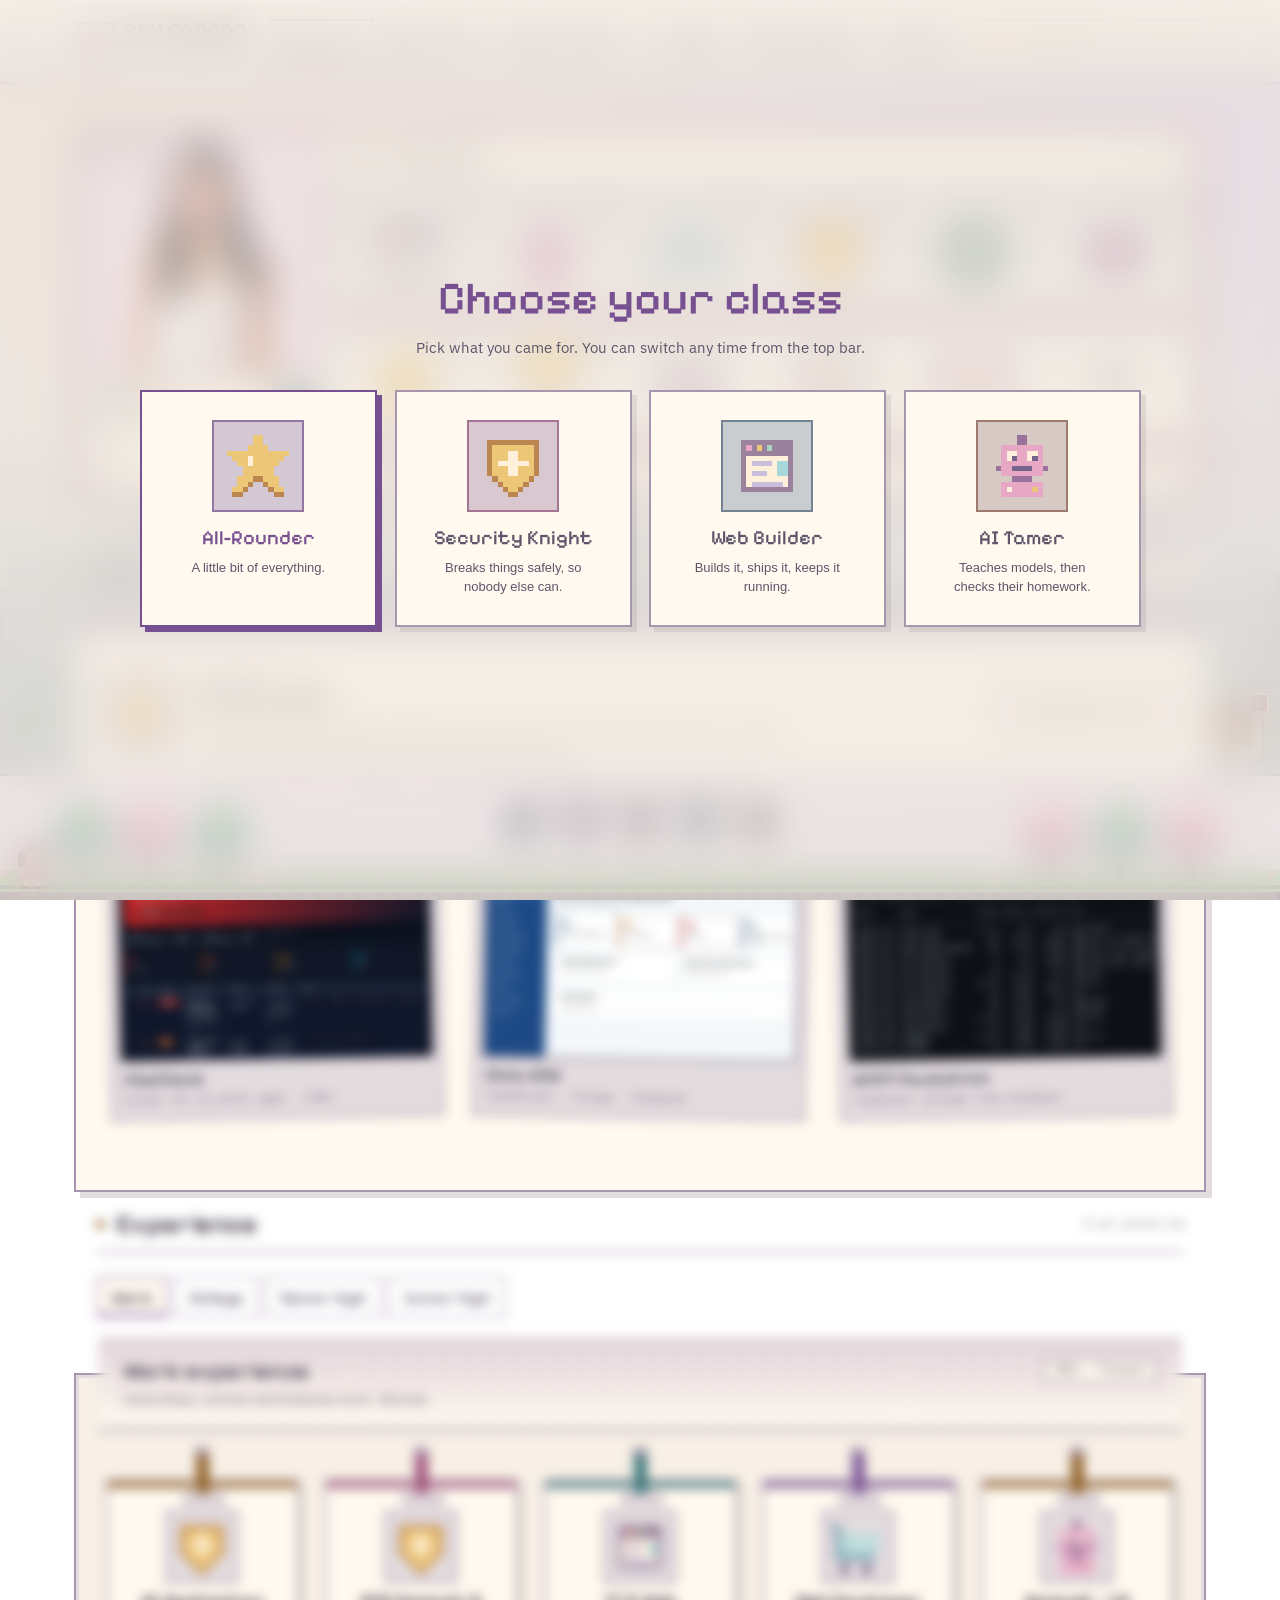
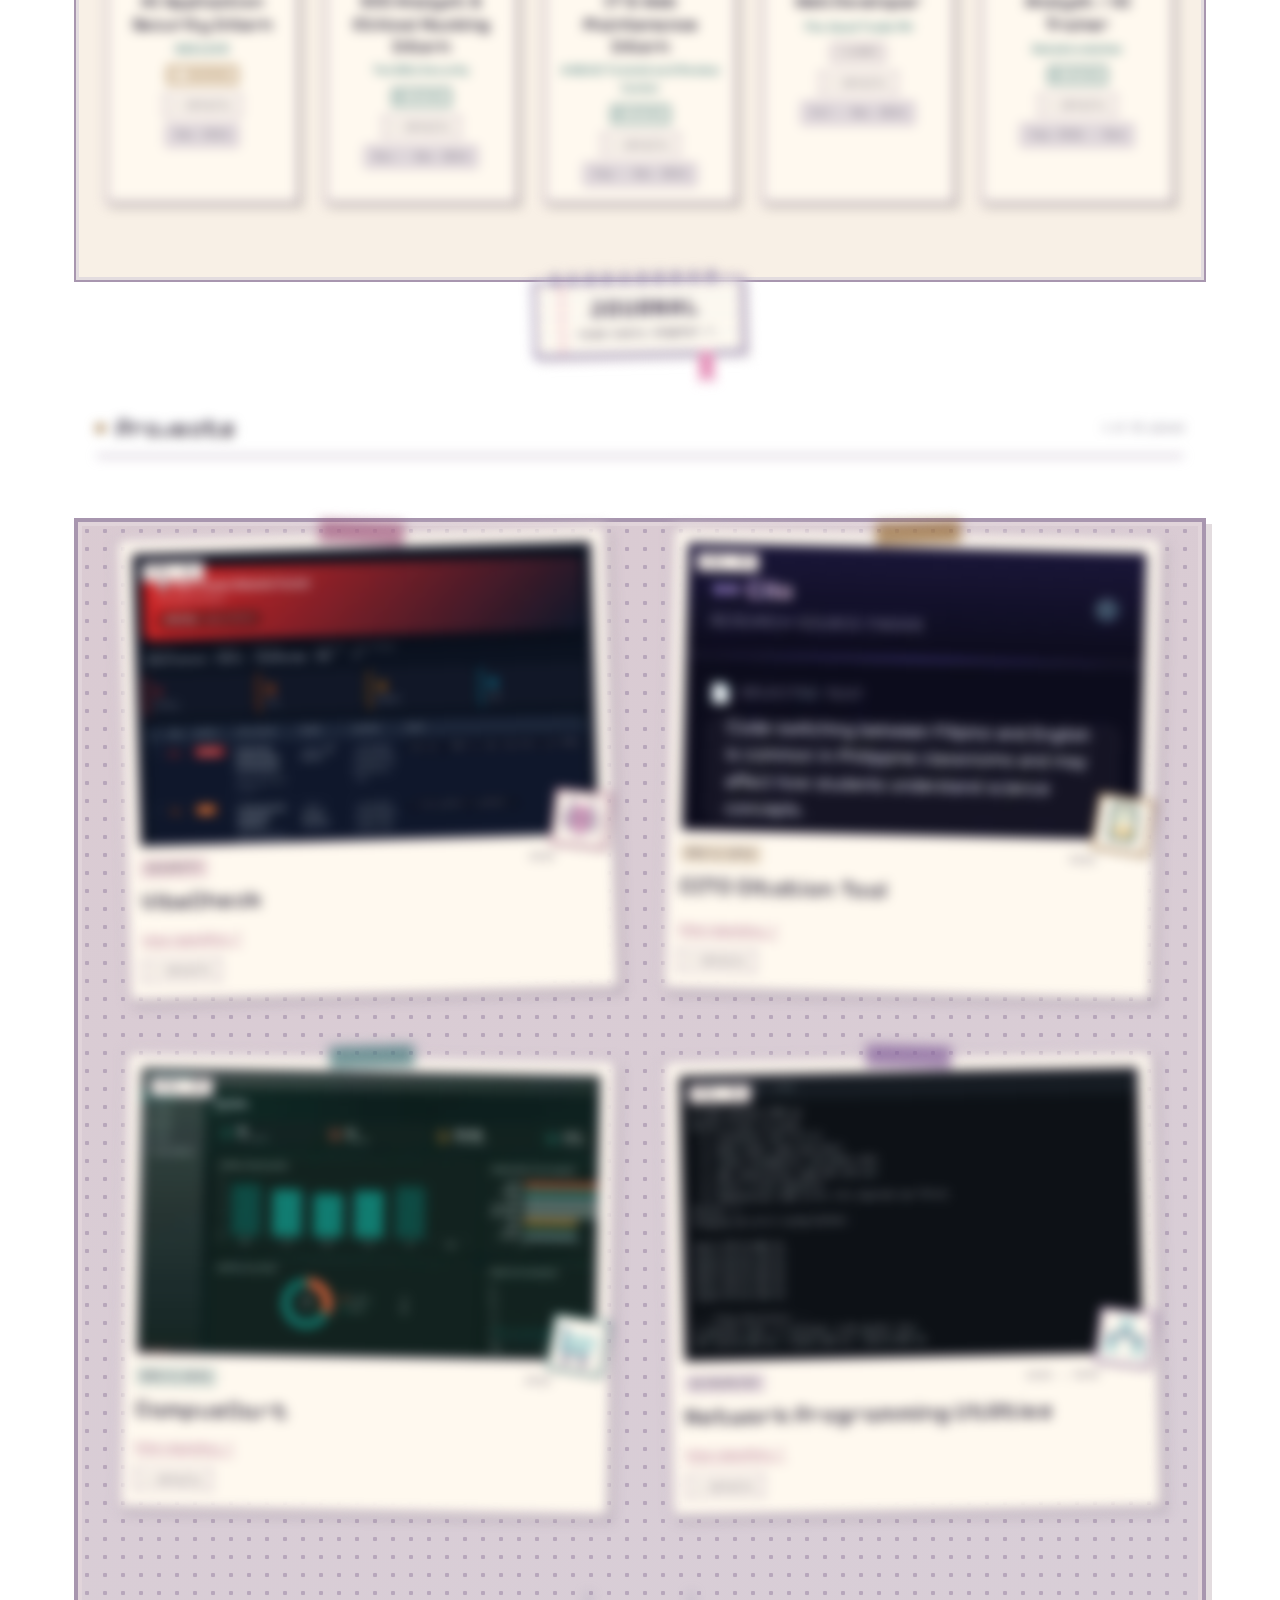
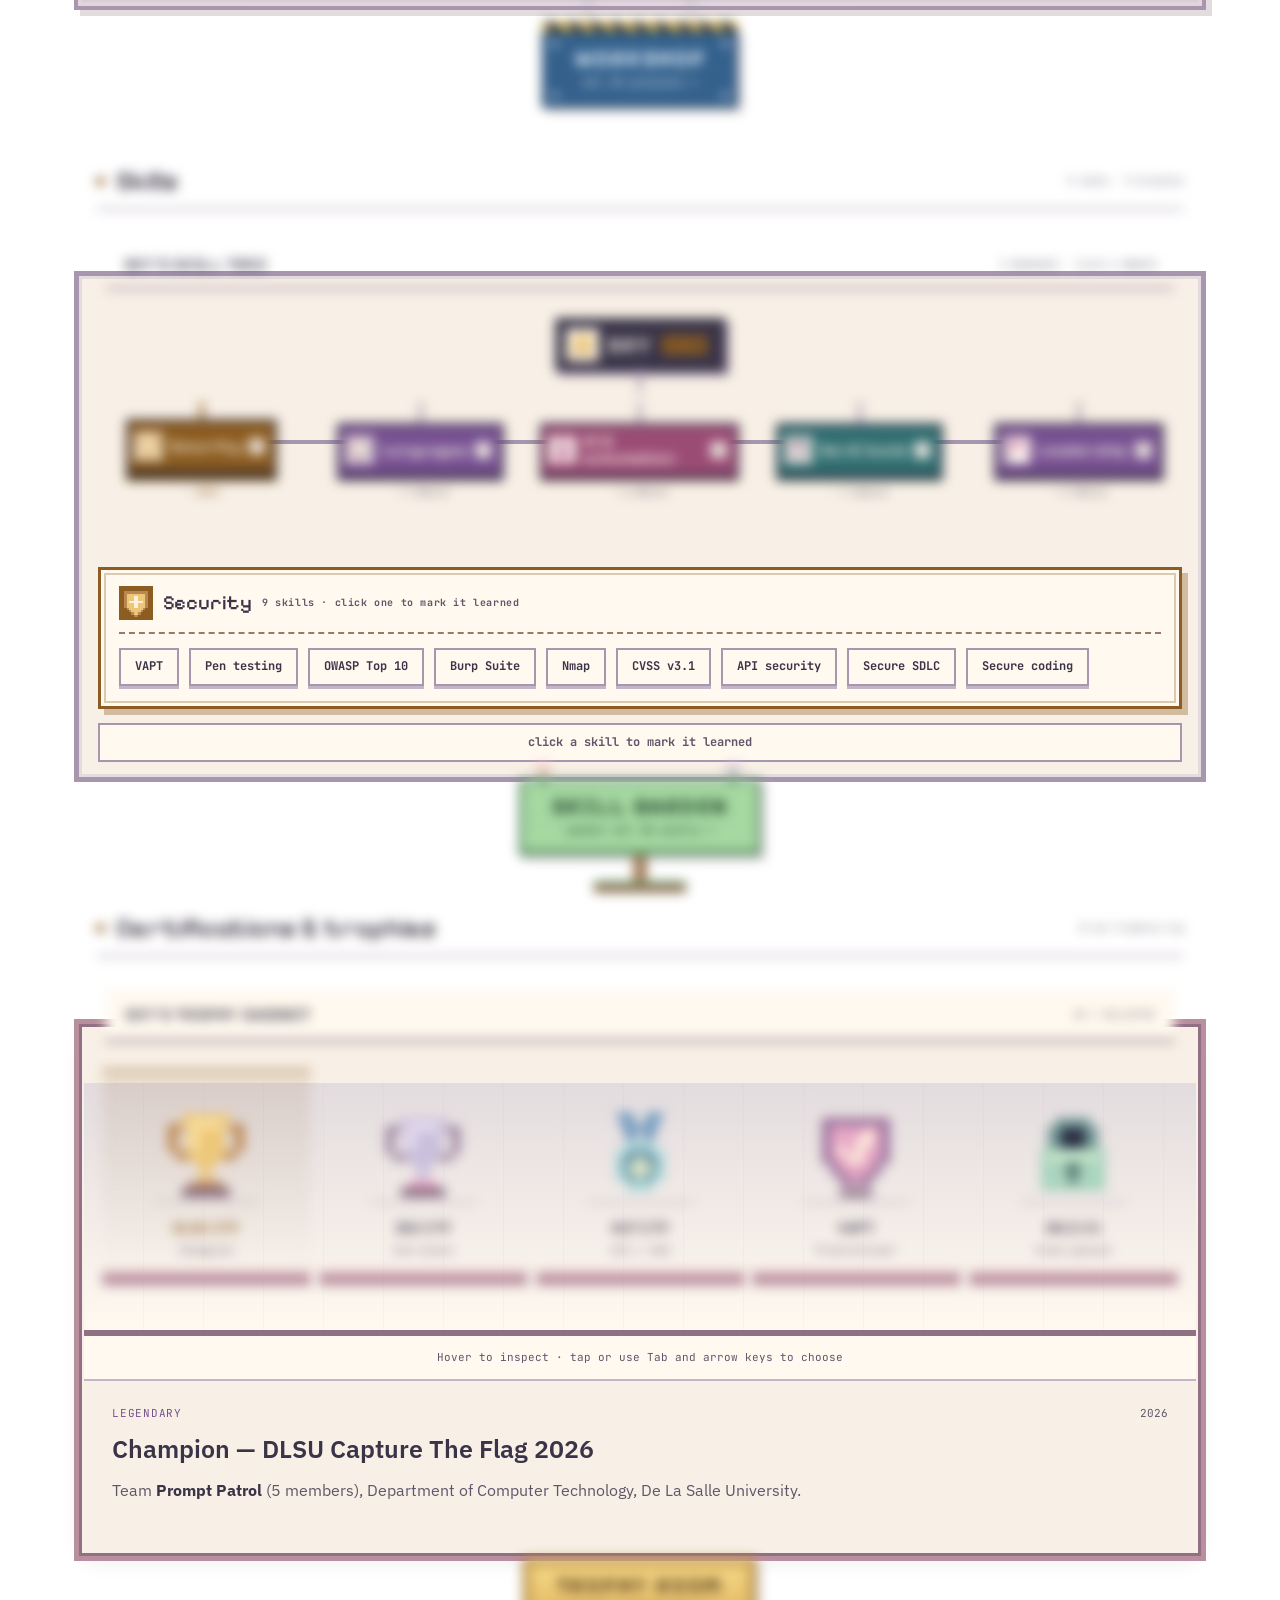
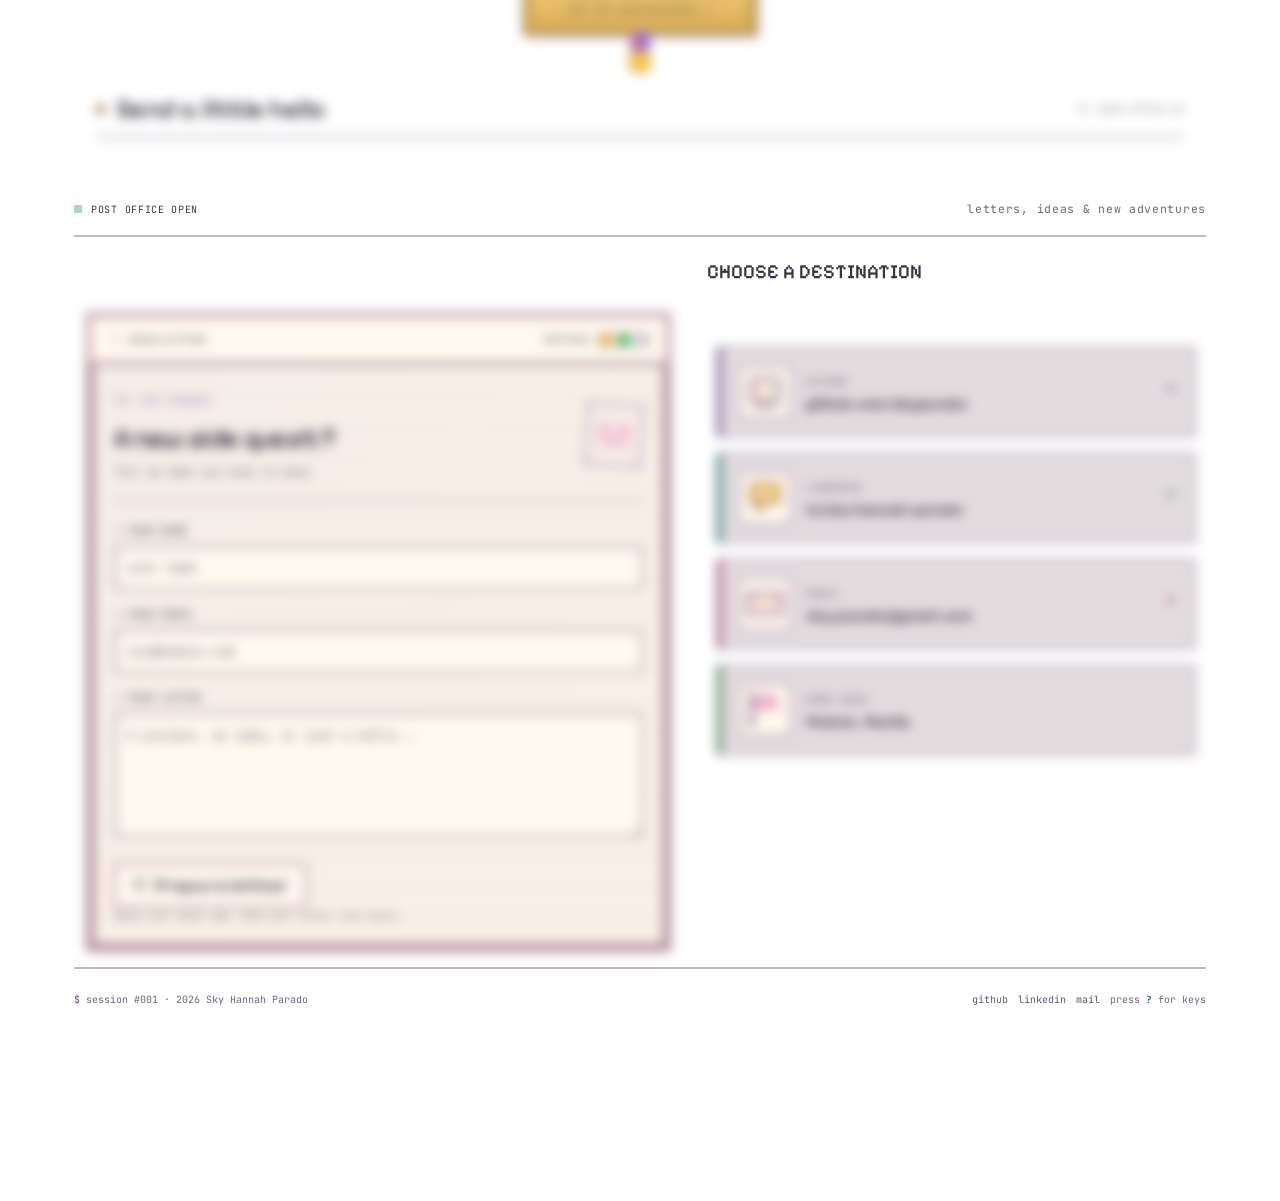
==== commit 467ba80b: "Add VibeCheck, BlueTrace card, NEXLEVR internship; show AHEAD IT work for Security" ====
--- a/index.html
+++ b/index.html
@@ -14,7 +14,7 @@
 <link rel="stylesheet" href="css/home.css">
 <link rel="stylesheet" href="css/trophies.css">
 <link rel="stylesheet" href="css/post.css">
-<link rel="stylesheet" href="css/one.css?v=26">
+<link rel="stylesheet" href="css/one.css?v=27">
 <link rel="stylesheet" href="css/zoom.css">
 <link rel="stylesheet" href="css/motion.css">
 <link rel="stylesheet" href="css/guide.css?v=5">
@@ -66,7 +66,7 @@
         <button class="cc-sfx" type="button" aria-pressed="true" aria-label="Sound effects &middot; click to mute or unmute">&#9834;</button>
       </div>
       <dl class="cc-stats">
-        <div><dt>PROJECTS</dt><dd>24</dd></div>
+        <div><dt>PROJECTS</dt><dd>25</dd></div>
         <div><dt>CERTS</dt><dd>25</dd></div>
         <div><dt>CTFS</dt><dd>5</dd></div>
         <div><dt>DEAN'S LIST</dt><dd>&times;3</dd></div>
@@ -95,7 +95,7 @@
   <!-- ===== 00½ · choose your class: one view per career path ===== -->
   <section class="one-sec cls" id="classes" aria-labelledby="cls-title">
     <div class="section-title"><h2 id="cls-title">Your class</h2><button class="cls-change" type="button" data-cls-open>&#8644; change class</button></div>
-    <div class="cls-sheet" data-cls="all" data-name="All-Rounder"><div class="cls-sheet-top"><span class="cls-sprite"><i data-item="star" aria-hidden="true"></i></span><div class="cls-sheet-copy"><span class="cls-tag">PLAYING AS</span><h3>All-Rounder</h3><p>Security student, software builder, curious human. The whole adventure: security, web and AI, plus the people and orgs along the way.</p></div><a class="btn cls-cv" href="assets/cv/ParadoSky_CV.pdf" download>&#11015; Download full CV</a></div><h4 class="cls-h">BADGES</h4><ul class="cls-badges"><li>ISC2 CC &middot; exam passed</li><li>CTF Champion 2026</li><li>President, DLSU ISO</li><li>First Dean's Lister</li></ul><h4 class="cls-h">SIGNATURE QUESTS</h4><div class="cls-quests"><a class="cls-quest" href="https://github.com/skyparado/InvestigatoryScanner" target="_blank" rel="noopener"><img src="assets/projects/bluetrace.webp" alt="BlueTrace incident report" width="960" height="614" loading="lazy"><span><b>BlueTrace</b><small>log forensics &middot; 8 detectors</small></span></a><a class="cls-quest" href="https://github.com/skyparado/CSSWENG" target="_blank" rel="noopener"><img src="assets/projects/clinic.webp" alt="Clinic system dashboard" width="960" height="570" loading="lazy"><span><b>Clinic EMR</b><small>TypeScript &middot; Prisma &middot; Postgres</small></span></a><a class="cls-quest" href="https://github.com/skyparado/APCTT-Hackathon-2026" target="_blank" rel="noopener"><img src="assets/projects/apctt.webp" alt="APCTT evaluation log" width="960" height="510" loading="lazy"><span><b>APCTT Hackathon</b><small>readiness ratings from evidence</small></span></a></div></div><div class="cls-sheet" data-cls="security" data-name="Security Knight" hidden><div class="cls-sheet-top"><span class="cls-sprite"><i data-item="sec" aria-hidden="true"></i></span><div class="cls-sheet-copy"><span class="cls-tag">PLAYING AS</span><h3>Security Knight</h3><p>Offense, defense and secure code. President of DLSU's Information Security Organization and a CTF champion.</p></div><a class="btn cls-cv" href="assets/cv/ParadoSky_CV_Security.pdf" download>&#11015; Download Security CV</a></div><h4 class="cls-h">BADGES</h4><ul class="cls-badges"><li>ISC2 CC &middot; exam passed</li><li>Junior VAPT Practitioner</li><li>CTF Champion 2026</li><li>CSCTF 2026 &middot; top 8%</li></ul><h4 class="cls-h">SIGNATURE QUESTS</h4><div class="cls-quests"><a class="cls-quest" href="https://github.com/skyparado/InvestigatoryScanner" target="_blank" rel="noopener"><img src="assets/projects/bluetrace.webp" alt="BlueTrace incident report" width="960" height="614" loading="lazy"><span><b>BlueTrace</b><small>log forensics &middot; 8 detectors</small></span></a><a class="cls-quest" href="https://github.com/skyparado/AY2526T3-CCDEVAP-HO4-Team1-Parado" target="_blank" rel="noopener"><img src="assets/projects/campuscart.webp" alt="CampusCart dashboard" width="960" height="439" loading="lazy"><span><b>CampusCart</b><small>secure auth &middot; parameterized SQL</small></span></a><a class="cls-quest" href="https://github.com/skyparado/Custom_Ping_Utility_Using_ICMP" target="_blank" rel="noopener"><img src="assets/projects/ping.webp" alt="Ping utility output" width="960" height="558" loading="lazy"><span><b>ICMP Ping</b><small>raw sockets, by hand</small></span></a></div></div><div class="cls-sheet" data-cls="web" data-name="Web Builder" hidden><div class="cls-sheet-top"><span class="cls-sprite"><i data-item="web" aria-hidden="true"></i></span><div class="cls-sheet-copy"><span class="cls-tag">PLAYING AS</span><h3>Web Builder</h3><p>Full-stack apps, add-ons and automations, with security built in from the start.</p></div><a class="btn cls-cv" href="assets/cv/ParadoSky_CV_WebDev.pdf" download>&#11015; Download Web Dev CV</a></div><h4 class="cls-h">BADGES</h4><ul class="cls-badges"><li>Maintains review.ahead.edu.ph</li><li>Automated The Good Trade PH pipeline</li><li>Clinic EMR deployed with CI</li><li>Designs UI in Figma</li></ul><h4 class="cls-h">SIGNATURE QUESTS</h4><div class="cls-quests"><a class="cls-quest" href="https://github.com/skyparado/CSSWENG" target="_blank" rel="noopener"><img src="assets/projects/clinic.webp" alt="Clinic system dashboard" width="960" height="570" loading="lazy"><span><b>Clinic EMR</b><small>TypeScript &middot; Prisma &middot; Postgres</small></span></a><a class="cls-quest" href="https://github.com/skyparado/CITO-Citation-Tool" target="_blank" rel="noopener"><img src="assets/projects/cito.webp" alt="Cito sidebar" width="480" height="300" loading="lazy"><span><b>CITO</b><small>Google Docs add-on &middot; OAuth</small></span></a><a class="cls-quest" href="https://github.com/skyparado/GradesForecast" target="_blank" rel="noopener"><img src="assets/projects/grades.webp" alt="DL Planner term view" width="960" height="570" loading="lazy"><span><b>DL Planner</b><small>GWA tracker &middot; Supabase</small></span></a></div></div><div class="cls-sheet" data-cls="ai" data-name="AI Tamer" hidden><div class="cls-sheet-top"><span class="cls-sprite"><i data-item="ai" aria-hidden="true"></i></span><div class="cls-sheet-copy"><span class="cls-tag">PLAYING AS</span><h3>AI Tamer</h3><p>LLM evaluation, NLP, reinforcement learning and search, plus automations that save real hours.</p></div><a class="btn cls-cv" href="assets/cv/ParadoSky_CV_AI.pdf" download>&#11015; Download AI CV</a></div><h4 class="cls-h">BADGES</h4><ul class="cls-badges"><li>Trains LLMs at DataAnnotation</li><li>APCTT score 0.694 &rarr; 0.781</li><li>PinoyBot &middot; 95.7% accuracy</li><li>Huawei Innovators Camp</li></ul><h4 class="cls-h">SIGNATURE QUESTS</h4><div class="cls-quests"><a class="cls-quest" href="https://github.com/skyparado/APCTT-Hackathon-2026" target="_blank" rel="noopener"><img src="assets/projects/apctt.webp" alt="APCTT evaluation log" width="960" height="510" loading="lazy"><span><b>APCTT Hackathon</b><small>readiness ratings from evidence</small></span></a><a class="cls-quest" href="https://github.com/skyparado/PINOYBOT_LanguageClassiefierBot" target="_blank" rel="noopener"><img src="assets/projects/pinoy.webp" alt="PinoyBot test output" width="960" height="600" loading="lazy"><span><b>PinoyBot</b><small>Filipino/English tagger</small></span></a><a class="cls-quest" href="https://github.com/skyparado/QLearning_Machine" target="_blank" rel="noopener"><img src="assets/projects/qlearning.webp" alt="CatBot chasing a cat" width="512" height="320" loading="lazy"><span><b>CatBot</b><small>Q-learning cat catcher</small></span></a></div></div>
+    <div class="cls-sheet" data-cls="all" data-name="All-Rounder"><div class="cls-sheet-top"><span class="cls-sprite"><i data-item="star" aria-hidden="true"></i></span><div class="cls-sheet-copy"><span class="cls-tag">PLAYING AS</span><h3>All-Rounder</h3><p>Security student, software builder, curious human. The whole adventure: security, web and AI, plus the people and orgs along the way.</p></div><a class="btn cls-cv" href="assets/cv/ParadoSky_CV.pdf" download>&#11015; Download full CV</a></div><h4 class="cls-h">BADGES</h4><ul class="cls-badges"><li>ISC2 CC &middot; exam passed</li><li>CTF Champion 2026</li><li>President, DLSU ISO</li><li>First Dean's Lister</li></ul><h4 class="cls-h">SIGNATURE QUESTS</h4><div class="cls-quests"><a class="cls-quest" href="https://github.com/rdgonzaga/vibecheck" target="_blank" rel="noopener"><img src="assets/projects/vibecheck.webp" alt="VibeCheck risk report" width="960" height="611" loading="lazy"><span><b>VibeCheck</b><small>fuzzer for AI-built apps &middot; CVSS</small></span></a><a class="cls-quest" href="https://github.com/skyparado/CSSWENG" target="_blank" rel="noopener"><img src="assets/projects/clinic.webp" alt="Clinic system dashboard" width="960" height="570" loading="lazy"><span><b>Clinic EMR</b><small>TypeScript &middot; Prisma &middot; Postgres</small></span></a><a class="cls-quest" href="https://github.com/skyparado/APCTT-Hackathon-2026" target="_blank" rel="noopener"><img src="assets/projects/apctt.webp" alt="APCTT evaluation log" width="960" height="510" loading="lazy"><span><b>APCTT Hackathon</b><small>readiness ratings from evidence</small></span></a></div></div><div class="cls-sheet" data-cls="security" data-name="Security Knight" hidden><div class="cls-sheet-top"><span class="cls-sprite"><i data-item="sec" aria-hidden="true"></i></span><div class="cls-sheet-copy"><span class="cls-tag">PLAYING AS</span><h3>Security Knight</h3><p>Offense, defense and secure code. President of DLSU's Information Security Organization and a CTF champion.</p></div><a class="btn cls-cv" href="assets/cv/ParadoSky_CV_Security.pdf" download>&#11015; Download Security CV</a></div><h4 class="cls-h">BADGES</h4><ul class="cls-badges"><li>ISC2 CC &middot; exam passed</li><li>Junior VAPT Practitioner</li><li>CTF Champion 2026</li><li>CSCTF 2026 &middot; top 8%</li></ul><h4 class="cls-h">SIGNATURE QUESTS</h4><div class="cls-quests"><a class="cls-quest" href="https://github.com/rdgonzaga/vibecheck" target="_blank" rel="noopener"><img src="assets/projects/vibecheck.webp" alt="VibeCheck risk report" width="960" height="611" loading="lazy"><span><b>VibeCheck</b><small>fuzzer for AI-built apps &middot; CVSS</small></span></a><a class="cls-quest" href="https://github.com/skyparado/InvestigatoryScanner" target="_blank" rel="noopener"><img src="assets/projects/bluetrace.webp" alt="BlueTrace incident report" width="960" height="614" loading="lazy"><span><b>BlueTrace</b><small>log forensics &middot; 8 detectors</small></span></a><a class="cls-quest" href="https://github.com/skyparado/AY2526T3-CCDEVAP-HO4-Team1-Parado" target="_blank" rel="noopener"><img src="assets/projects/campuscart.webp" alt="CampusCart dashboard" width="960" height="439" loading="lazy"><span><b>CampusCart</b><small>secure auth &middot; parameterized SQL</small></span></a></div></div><div class="cls-sheet" data-cls="web" data-name="Web Builder" hidden><div class="cls-sheet-top"><span class="cls-sprite"><i data-item="web" aria-hidden="true"></i></span><div class="cls-sheet-copy"><span class="cls-tag">PLAYING AS</span><h3>Web Builder</h3><p>Full-stack apps, add-ons and automations, with security built in from the start.</p></div><a class="btn cls-cv" href="assets/cv/ParadoSky_CV_WebDev.pdf" download>&#11015; Download Web Dev CV</a></div><h4 class="cls-h">BADGES</h4><ul class="cls-badges"><li>Maintains review.ahead.edu.ph</li><li>Automated The Good Trade PH pipeline</li><li>Clinic EMR deployed with CI</li><li>Designs UI in Figma</li></ul><h4 class="cls-h">SIGNATURE QUESTS</h4><div class="cls-quests"><a class="cls-quest" href="https://github.com/skyparado/CSSWENG" target="_blank" rel="noopener"><img src="assets/projects/clinic.webp" alt="Clinic system dashboard" width="960" height="570" loading="lazy"><span><b>Clinic EMR</b><small>TypeScript &middot; Prisma &middot; Postgres</small></span></a><a class="cls-quest" href="https://github.com/skyparado/CITO-Citation-Tool" target="_blank" rel="noopener"><img src="assets/projects/cito.webp" alt="Cito sidebar" width="480" height="300" loading="lazy"><span><b>CITO</b><small>Google Docs add-on &middot; OAuth</small></span></a><a class="cls-quest" href="https://github.com/skyparado/GradesForecast" target="_blank" rel="noopener"><img src="assets/projects/grades.webp" alt="DL Planner term view" width="960" height="570" loading="lazy"><span><b>DL Planner</b><small>GWA tracker &middot; Supabase</small></span></a></div></div><div class="cls-sheet" data-cls="ai" data-name="AI Tamer" hidden><div class="cls-sheet-top"><span class="cls-sprite"><i data-item="ai" aria-hidden="true"></i></span><div class="cls-sheet-copy"><span class="cls-tag">PLAYING AS</span><h3>AI Tamer</h3><p>LLM evaluation, NLP, reinforcement learning and search, plus automations that save real hours.</p></div><a class="btn cls-cv" href="assets/cv/ParadoSky_CV_AI.pdf" download>&#11015; Download AI CV</a></div><h4 class="cls-h">BADGES</h4><ul class="cls-badges"><li>Trains LLMs at DataAnnotation</li><li>APCTT score 0.694 &rarr; 0.781</li><li>PinoyBot &middot; 95.7% accuracy</li><li>Huawei Innovators Camp</li></ul><h4 class="cls-h">SIGNATURE QUESTS</h4><div class="cls-quests"><a class="cls-quest" href="https://github.com/skyparado/APCTT-Hackathon-2026" target="_blank" rel="noopener"><img src="assets/projects/apctt.webp" alt="APCTT evaluation log" width="960" height="510" loading="lazy"><span><b>APCTT Hackathon</b><small>readiness ratings from evidence</small></span></a><a class="cls-quest" href="https://github.com/skyparado/PINOYBOT_LanguageClassiefierBot" target="_blank" rel="noopener"><img src="assets/projects/pinoy.webp" alt="PinoyBot test output" width="960" height="600" loading="lazy"><span><b>PinoyBot</b><small>Filipino/English tagger</small></span></a><a class="cls-quest" href="https://github.com/skyparado/QLearning_Machine" target="_blank" rel="noopener"><img src="assets/projects/qlearning.webp" alt="CatBot chasing a cat" width="512" height="320" loading="lazy"><span><b>CatBot</b><small>Q-learning cat catcher</small></span></a></div></div>
   </section>
 
   <!-- ===== 01 · experience ===== -->
@@ -115,8 +115,9 @@
         <span class="one-when">2026 &mdash; Present</span>
       </div>
       <ol class="one-timeline">
+        <li class="is-next" data-show="all security ai"><i data-item="sec" aria-hidden="true"></i><span class="one-when">Dec 2026</span><div><h4>AI Application Security Intern<span>NEXLEVR</span></h4><ul><li>Incoming remote internship, Dec 1&ndash;31, 2026: self-paced, task-based work in AI application security.</li><li>Completing all assigned tasks earns a NEXLEVR internship certificate.</li></ul></div></li>
         <li data-show="all security" class="is-now"><i data-item="sec" aria-hidden="true"></i><span class="one-when">Nov &mdash; Dec 2026</span><div><h4>SOC Analyst &amp; Ethical Hacking Intern<span>TechBiz Security</span></h4><ul><li>Six-week intensive program (Cohort B-504) covering Security Operations Center analysis and ethical hacking.</li><li>Guided labs and mentor-reviewed assessments in security monitoring, vulnerability identification and offensive security.</li></ul></div></li>
-        <li data-show="all web" class="is-now"><i data-item="web" aria-hidden="true"></i><span class="one-when">Sep &mdash; Dec 2026</span><div><h4>IT &amp; Web Maintenance Intern<span>AHEAD Tutorial and Review Center</span></h4><ul><li>Own the day-to-day upkeep and quality assurance of review.ahead.edu.ph, the site prospective reviewees use to explore programs, schedules and enrollment.</li><li>Led the UI design of schedule timetables for a six-page program overhaul in Figma, and pitched a footer redesign to streamline navigation.</li></ul></div></li>
+        <li data-show="all web security" class="is-now"><i data-item="web" aria-hidden="true"></i><span class="one-when">Sep &mdash; Dec 2026</span><div><h4>IT &amp; Web Maintenance Intern<span>AHEAD Tutorial and Review Center</span></h4><ul><li>Own the day-to-day upkeep and quality assurance of review.ahead.edu.ph, the site prospective reviewees use to explore programs, schedules and enrollment.</li><li>Led the UI design of schedule timetables for a six-page program overhaul in Figma, and pitched a footer redesign to streamline navigation.</li></ul></div></li>
         <li data-show="all web ai"><i data-item="cart" aria-hidden="true"></i><span class="one-when">Oct &mdash; Nov 2026</span><div><h4>Web Developer<span>The Good Trade PH</span></h4><ul><li>Automated the end-to-end merchant application pipeline by syncing data across Google Forms, Sheets, Gmail and Drive with Google Apps Script.</li></ul></div></li>
         <li data-show="all ai" class="is-now"><i data-item="ai" aria-hidden="true"></i><span class="one-when">Sep 2026 &mdash; Now</span><div><h4>Analyst / AI Trainer<span>DataAnnotation</span></h4><ul><li>Evaluate LLM-generated Python code against correctness and quality standards, with detailed feedback used to train AI models.</li></ul></div></li>
       </ol>
@@ -168,19 +169,19 @@
 
   <!-- ===== 02 · projects ===== -->
   <section class="one-sec" id="projects" aria-labelledby="proj-title">
-    <div class="section-title"><h2 id="proj-title">Projects</h2><span class="one-cmd">4 of 24 pinned</span></div>
+    <div class="section-title"><h2 id="proj-title">Projects</h2><span class="one-cmd">4 of 25 pinned</span></div>
 
     <div class="one-proj-grid one-board">
       <article class="one-proj is-feat" data-cat="security" id="proj-fuzzer" data-show="all security">
-        <div class="one-pic"><img src="assets/projects/bluetrace.webp" alt="Incident report generated by the scanner" width="960" height="614" loading="lazy"><i class="one-sticker" data-item="bug" aria-hidden="true"></i></div>
+        <div class="one-pic"><img src="assets/projects/vibecheck.webp" alt="VibeCheck vulnerability risk report with CVSS-scored findings" width="960" height="611" loading="lazy"><i class="one-sticker" data-item="bug" aria-hidden="true"></i></div>
         <div class="one-proj-top"><span>Security</span><time>2026</time></div>
-        <h3>AI Web App Scanner</h3>
-        <div class="one-desc">
-        <p>Audits web apps built with LLMs for common security weaknesses, combining several detection approaches.</p>
+        <h3>VibeCheck</h3>
+        <div class="one-desc">
+        <p>A hybrid scanner and fuzzer that audits AI-generated (&ldquo;vibe-coded&rdquo;) web apps for exposed secrets, missing auth, weak JWTs, IDOR and missing rate limits, scoring every finding with CVSS v3.1.</p>
         <p class="one-win">38 findings across 7 vulnerability classes &middot; zero false positives on a hardened control</p>
-        <ul class="one-tags"><li>Python</li><li>LLM</li><li>OWASP Top 10</li></ul>
-        </div>
-        <a class="one-link" href="https://github.com/skyparado/InvestigatoryScanner" target="_blank" rel="noopener">View repository &#8599;</a>
+        <ul class="one-tags"><li>Python</li><li>LLM</li><li>CVSS v3.1</li></ul>
+        </div>
+        <a class="one-link" href="https://github.com/rdgonzaga/vibecheck" target="_blank" rel="noopener">View repository &#8599;</a>
       </article>
       <article class="one-proj is-feat" data-cat="web" id="proj-cito" data-show="all web">
         <div class="one-pic"><img src="assets/projects/cito.webp" alt="Cito sidebar in Google Docs" width="480" height="300" loading="lazy"><i class="one-sticker" data-item="doc" aria-hidden="true"></i></div>
@@ -215,16 +216,16 @@
         </div>
         <a class="one-link" href="https://github.com/skyparado/Custom_Ping_Utility_Using_ICMP" target="_blank" rel="noopener">View repository &#8599;</a>
       </article>
-      <article class="one-proj is-feat" id="proj-voip" data-show="security">
-        <div class="one-pic"><img src="assets/projects/voip.webp" alt="VoIP caller terminal showing the SIP handshake and RTP streaming" width="960" height="600" loading="lazy"><i class="one-sticker" data-item="route" aria-hidden="true"></i></div>
-        <div class="one-proj-top"><span>Networking</span><time>2026</time></div>
-        <h3>VoIP Client</h3>
-        <div class="one-desc">
-        <p>A peer-to-peer VoIP client with SIP call setup and teardown, and RTP/RTCP audio streaming.</p>
-        <p class="one-win">Built with only the Java standard library</p>
-        <ul class="one-tags"><li>Java</li><li>SIP</li><li>RTP</li></ul>
-        </div>
-        <a class="one-link" href="https://github.com/skyparado/Voice-Over-IP-Simulator" target="_blank" rel="noopener">View repository &#8599;</a>
+      <article class="one-proj is-feat" id="proj-bluetrace" data-show="security">
+        <div class="one-pic"><img src="assets/projects/bluetrace.webp" alt="BlueTrace incident report with correlated incidents and confidence scores" width="960" height="614" loading="lazy"><i class="one-sticker" data-item="sec" aria-hidden="true"></i></div>
+        <div class="one-proj-top"><span>Security</span><time>2026</time></div>
+        <h3>BlueTrace</h3>
+        <div class="one-desc">
+        <p>A read-only log-forensics tool that rebuilds what happened in an attack from web, SSH and firewall logs, as a scored kill-chain timeline.</p>
+        <p class="one-win">8 detectors &middot; text, JSON and HTML reports &middot; standard library only</p>
+        <ul class="one-tags"><li>Python</li><li>Incident response</li><li>Forensics</li></ul>
+        </div>
+        <a class="one-link" href="https://github.com/skyparado/InvestigatoryScanner" target="_blank" rel="noopener">View repository &#8599;</a>
       </article>
       <article class="one-proj is-feat" id="proj-clinic" data-show="web">
         <div class="one-pic"><img src="assets/projects/clinic.webp" alt="Clinic system dashboard" width="960" height="570" loading="lazy"><i class="one-sticker" data-item="doc" aria-hidden="true"></i></div>
@@ -294,7 +295,7 @@
       </article>
     </div>
 
-    <a class="one-more is-workshop" href="projects.html"><b>WORKSHOP</b><span>all 24 projects &rarr;</span></a>
+    <a class="one-more is-workshop" href="projects.html"><b>WORKSHOP</b><span>all 25 projects &rarr;</span></a>
   </section>
 
   <!-- ===== 03 · skills ===== -->
--- a/css/one.css
+++ b/css/one.css
@@ -170,6 +170,7 @@
 .one-timeline h4 span{display:block;margin-top:5px;font:500 13px/1.4 "IBM Plex Sans",sans-serif;color:var(--cyan)}
 .one-timeline h4::after{content:"CLEARED";display:table;margin:9px auto 0;padding:0 6px;border:2px solid var(--line-2);font:700 9px/1.7 "JetBrains Mono",monospace;letter-spacing:.08em;color:var(--fg-dim)}
 .one-timeline>li.is-now h4::after{content:"\25A0  ACTIVE";border-color:var(--cyan);color:var(--cyan);animation:one-blink 1.2s steps(2,end) infinite}
+.one-timeline>li.is-next h4::after{content:"\25B6  INCOMING";border-color:var(--amber);color:var(--amber)}
 @keyframes one-blink{50%{opacity:.45}}
 .one-timeline>li:hover{border-color:var(--q);animation:one-swing .8s steps(6,end)}
 @keyframes one-swing{20%{transform:rotate(4deg)}50%{transform:rotate(-3deg)}80%{transform:rotate(1.5deg)}}
--- a/css/zoom.css
+++ b/css/zoom.css
@@ -19,6 +19,7 @@
 .zd-chips{display:flex;flex-wrap:wrap;gap:8px;margin:12px 0 4px}
 .zd-chip{padding:3px 9px;border:2px solid var(--line-2);background:var(--bg-2);font:700 11px/1.5 "JetBrains Mono",monospace;letter-spacing:.06em;color:var(--fg)}
 .zd-now{border-color:var(--cyan);color:var(--cyan)}
+.zd-next{border-color:var(--amber);color:var(--amber)}
 .zd-done{border-color:color-mix(in srgb,var(--q) 60%,var(--line-2));color:var(--q)}
 .zd-cat{background:color-mix(in srgb,var(--q) 22%,var(--bg-2));border-color:color-mix(in srgb,var(--q) 55%,var(--line-2))}
 
